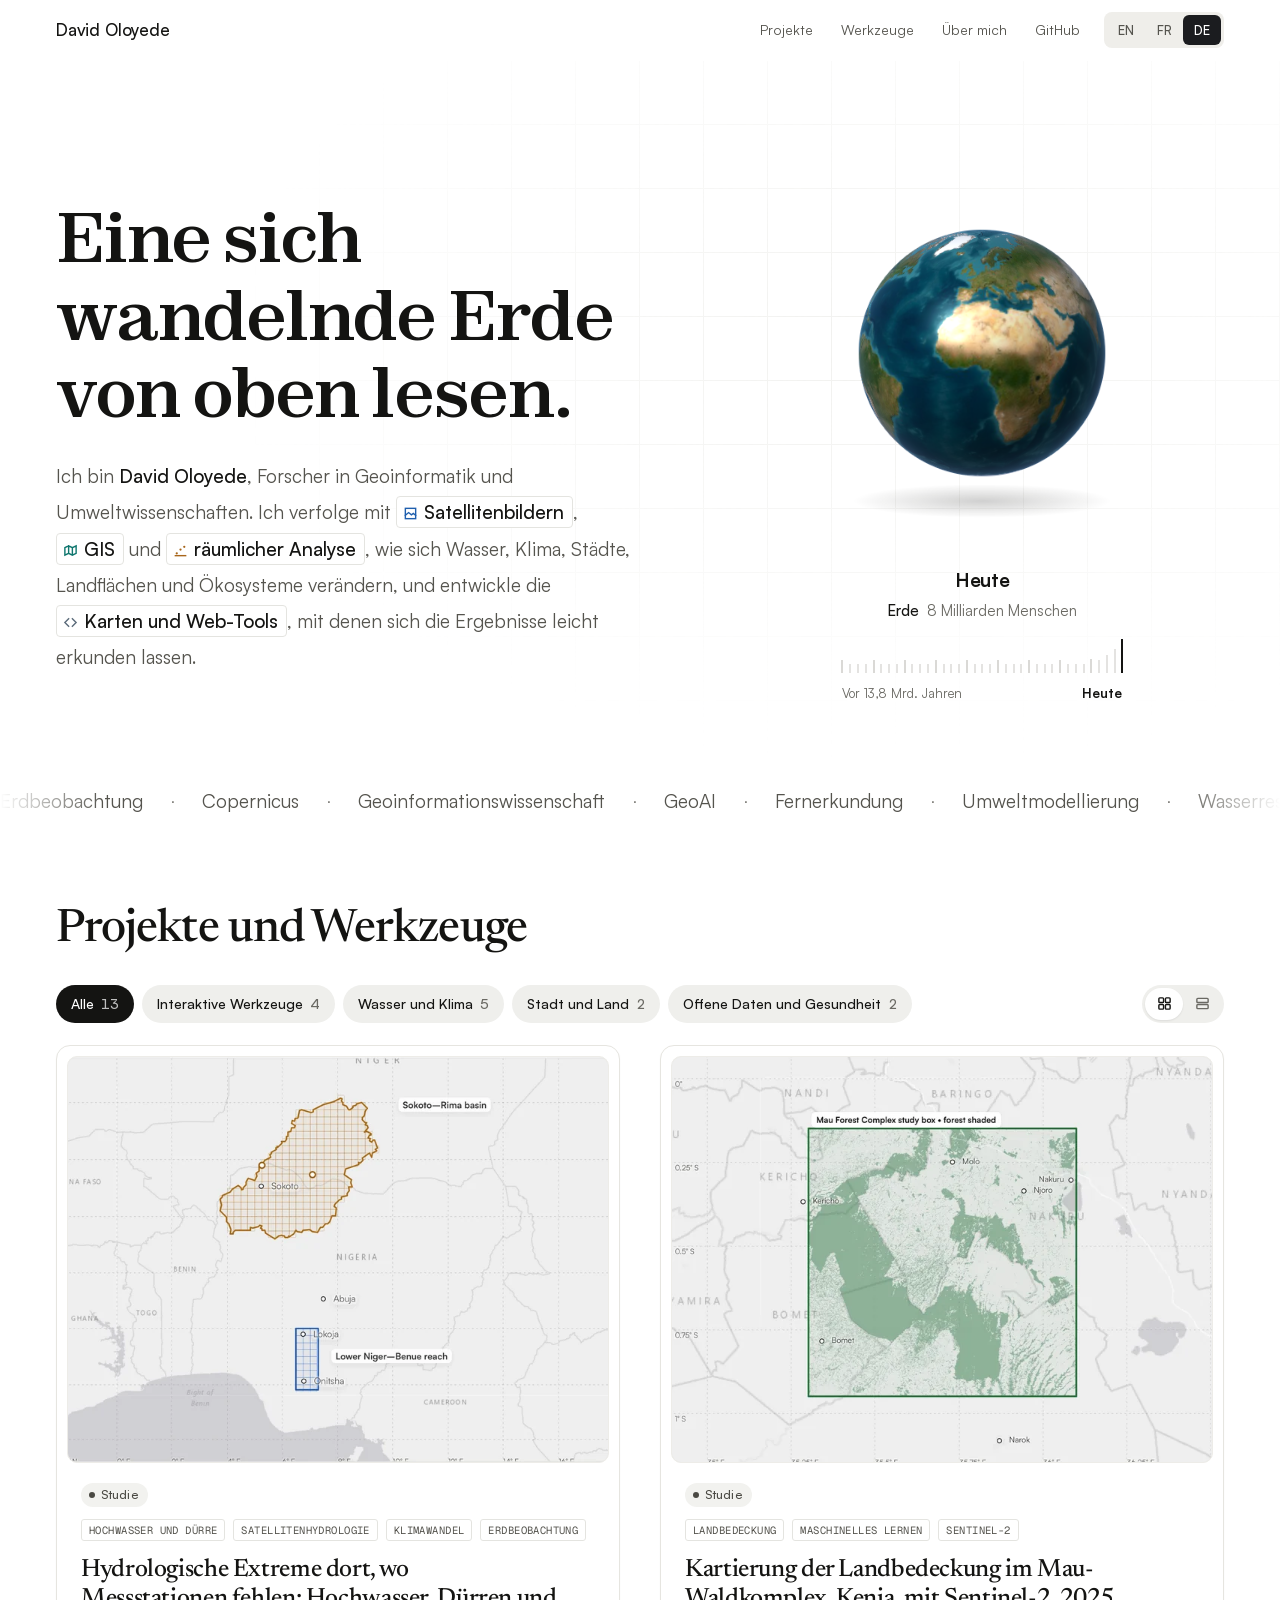
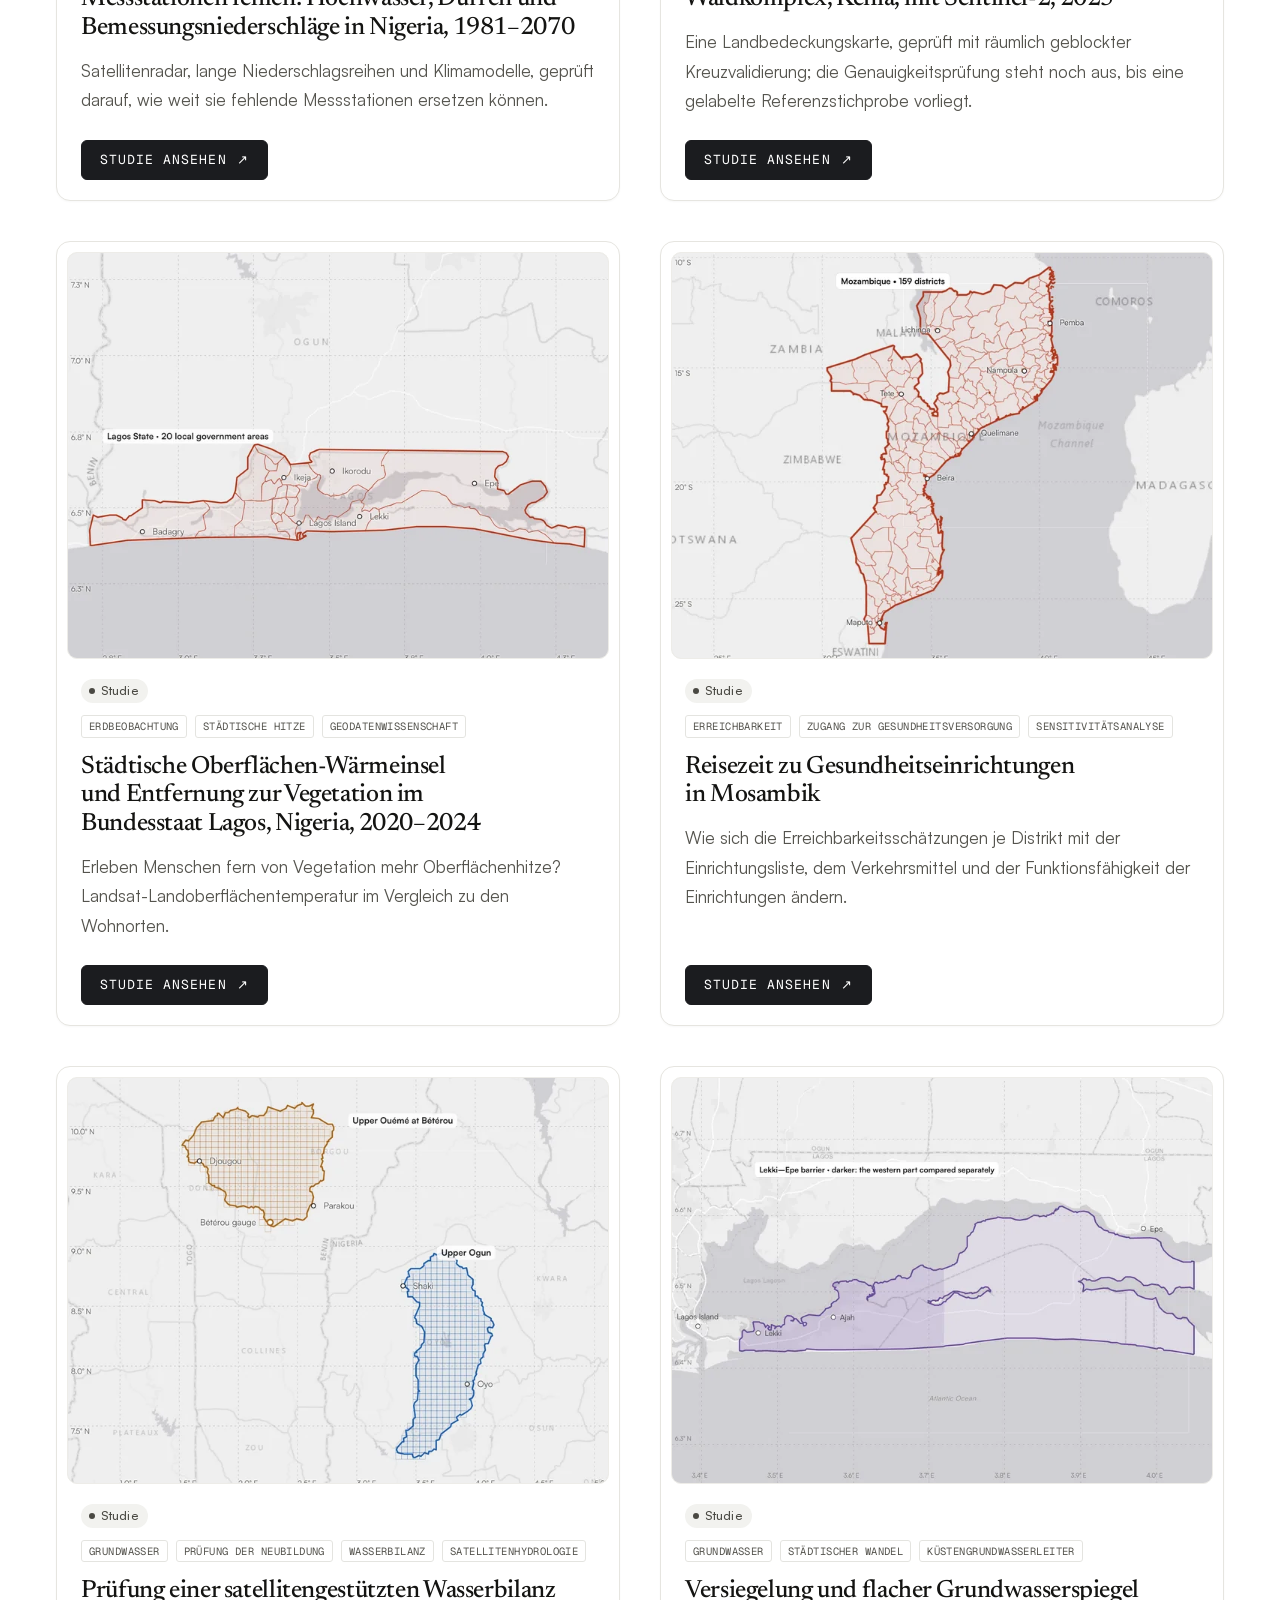
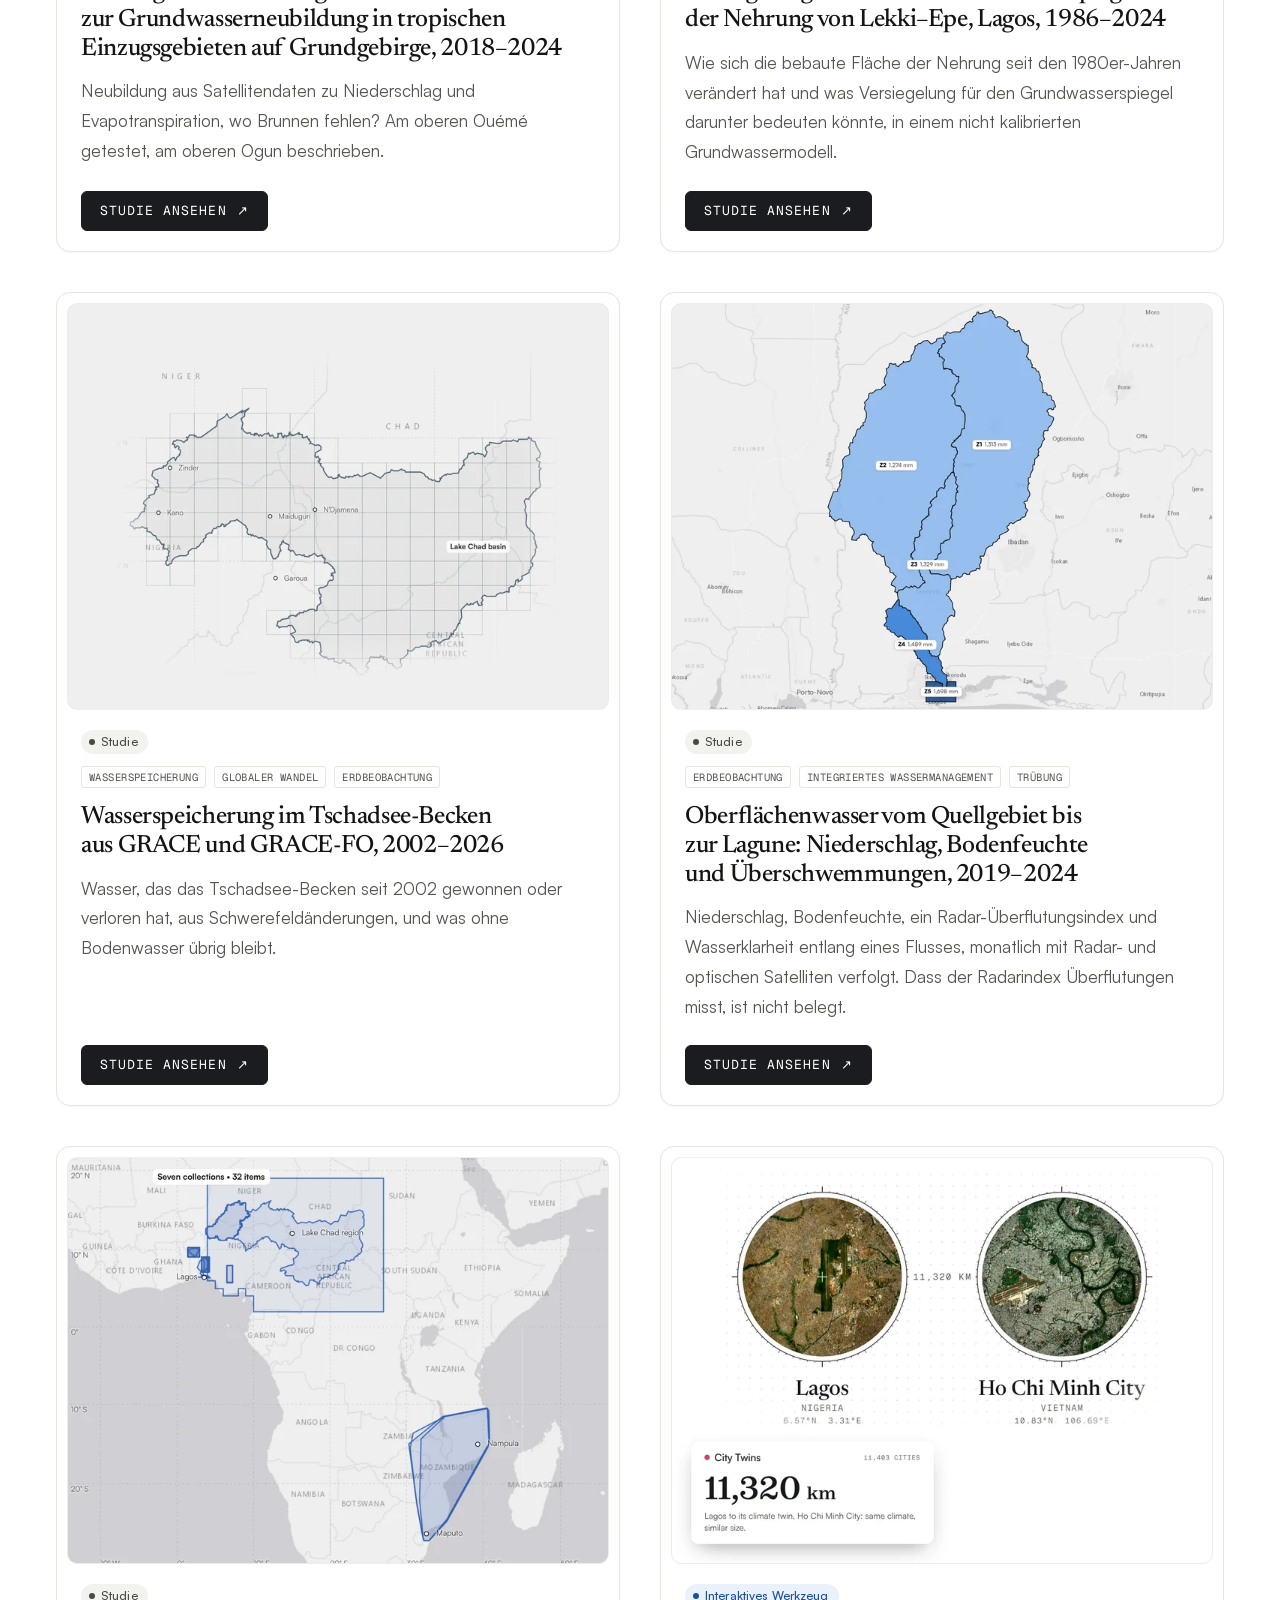
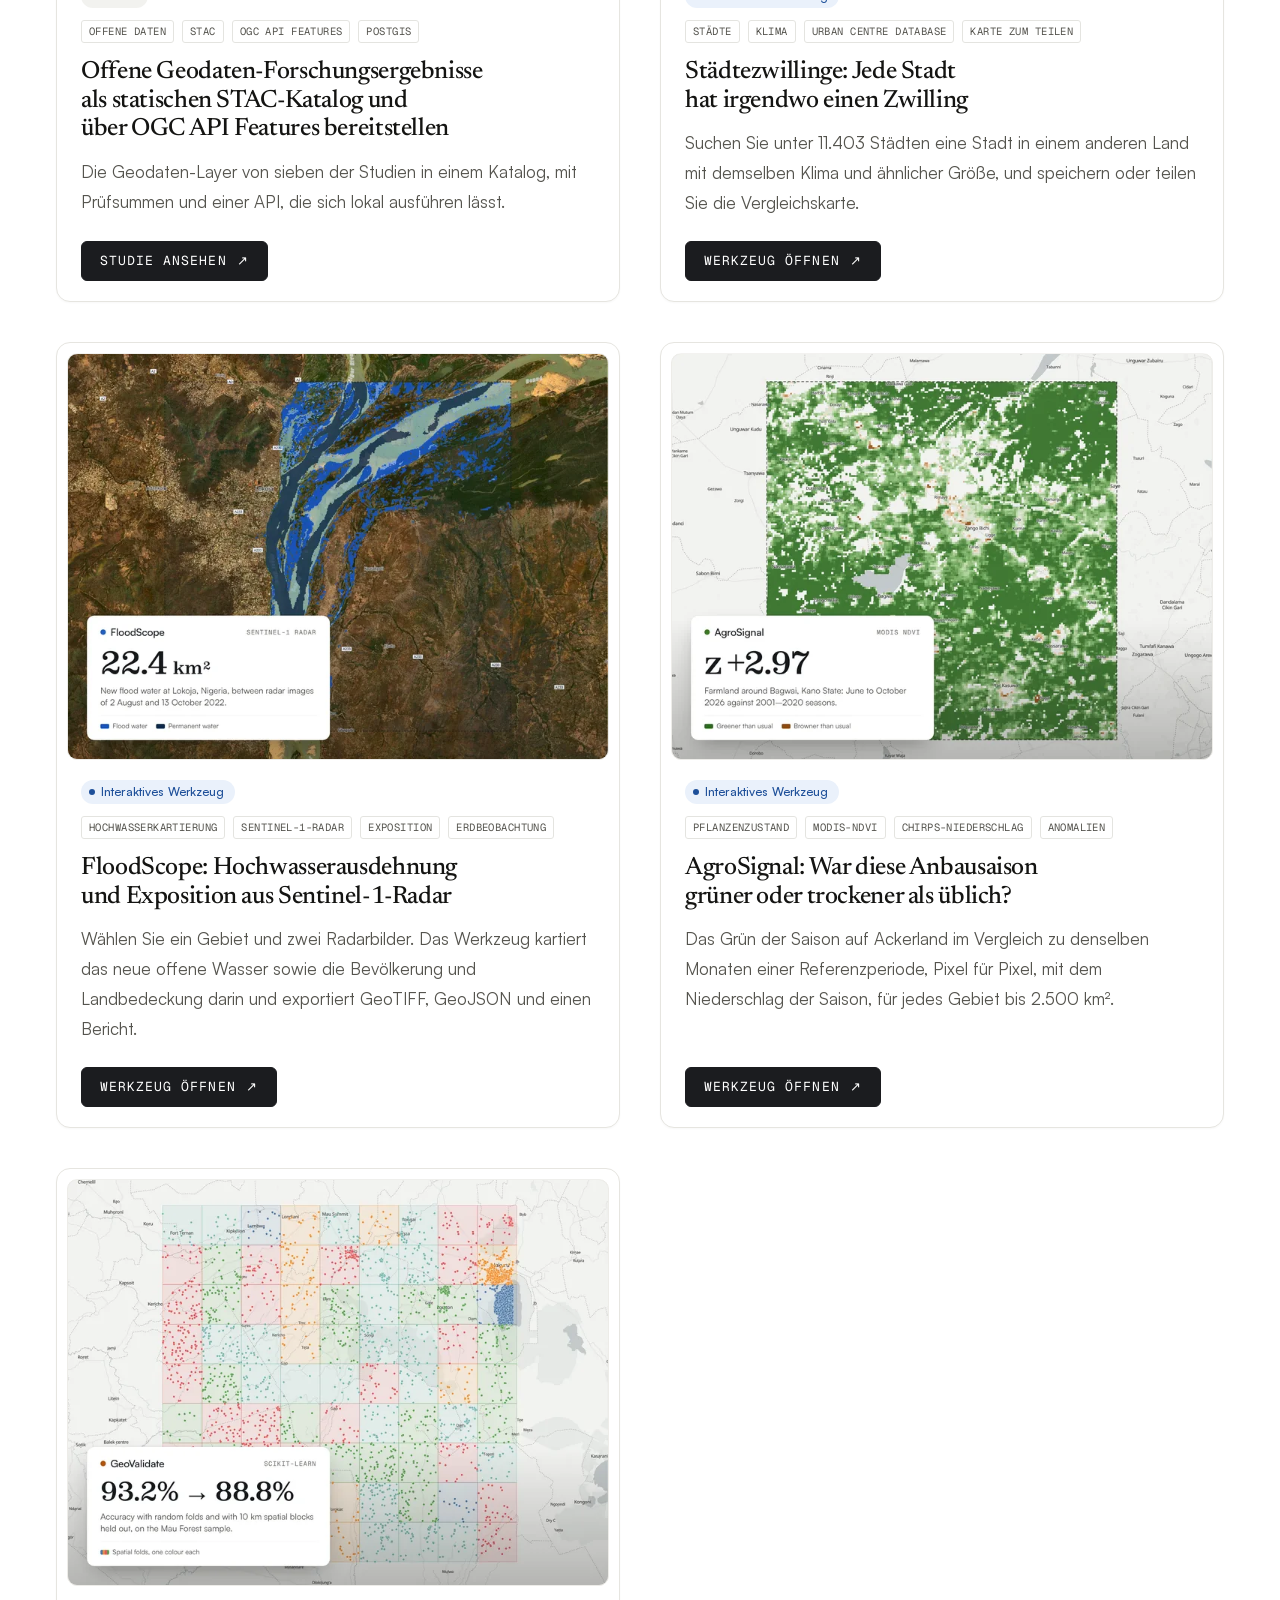
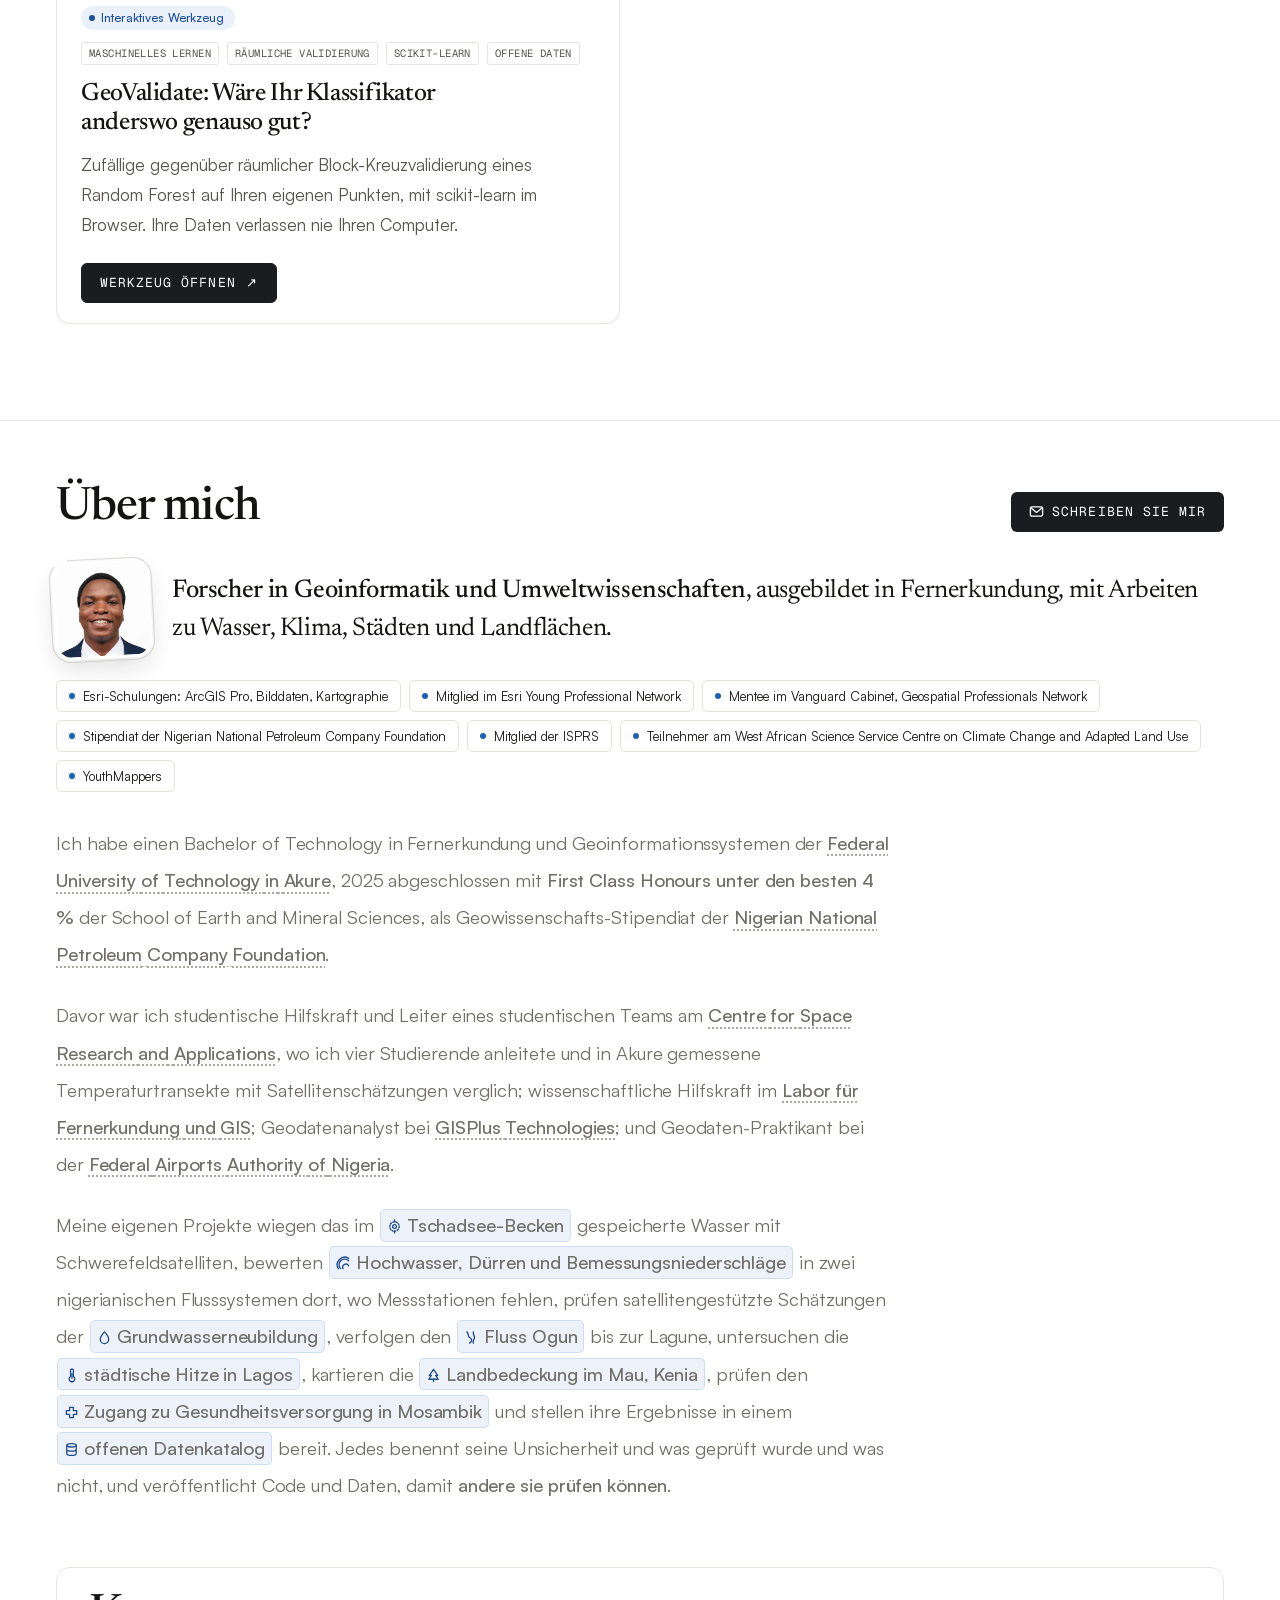
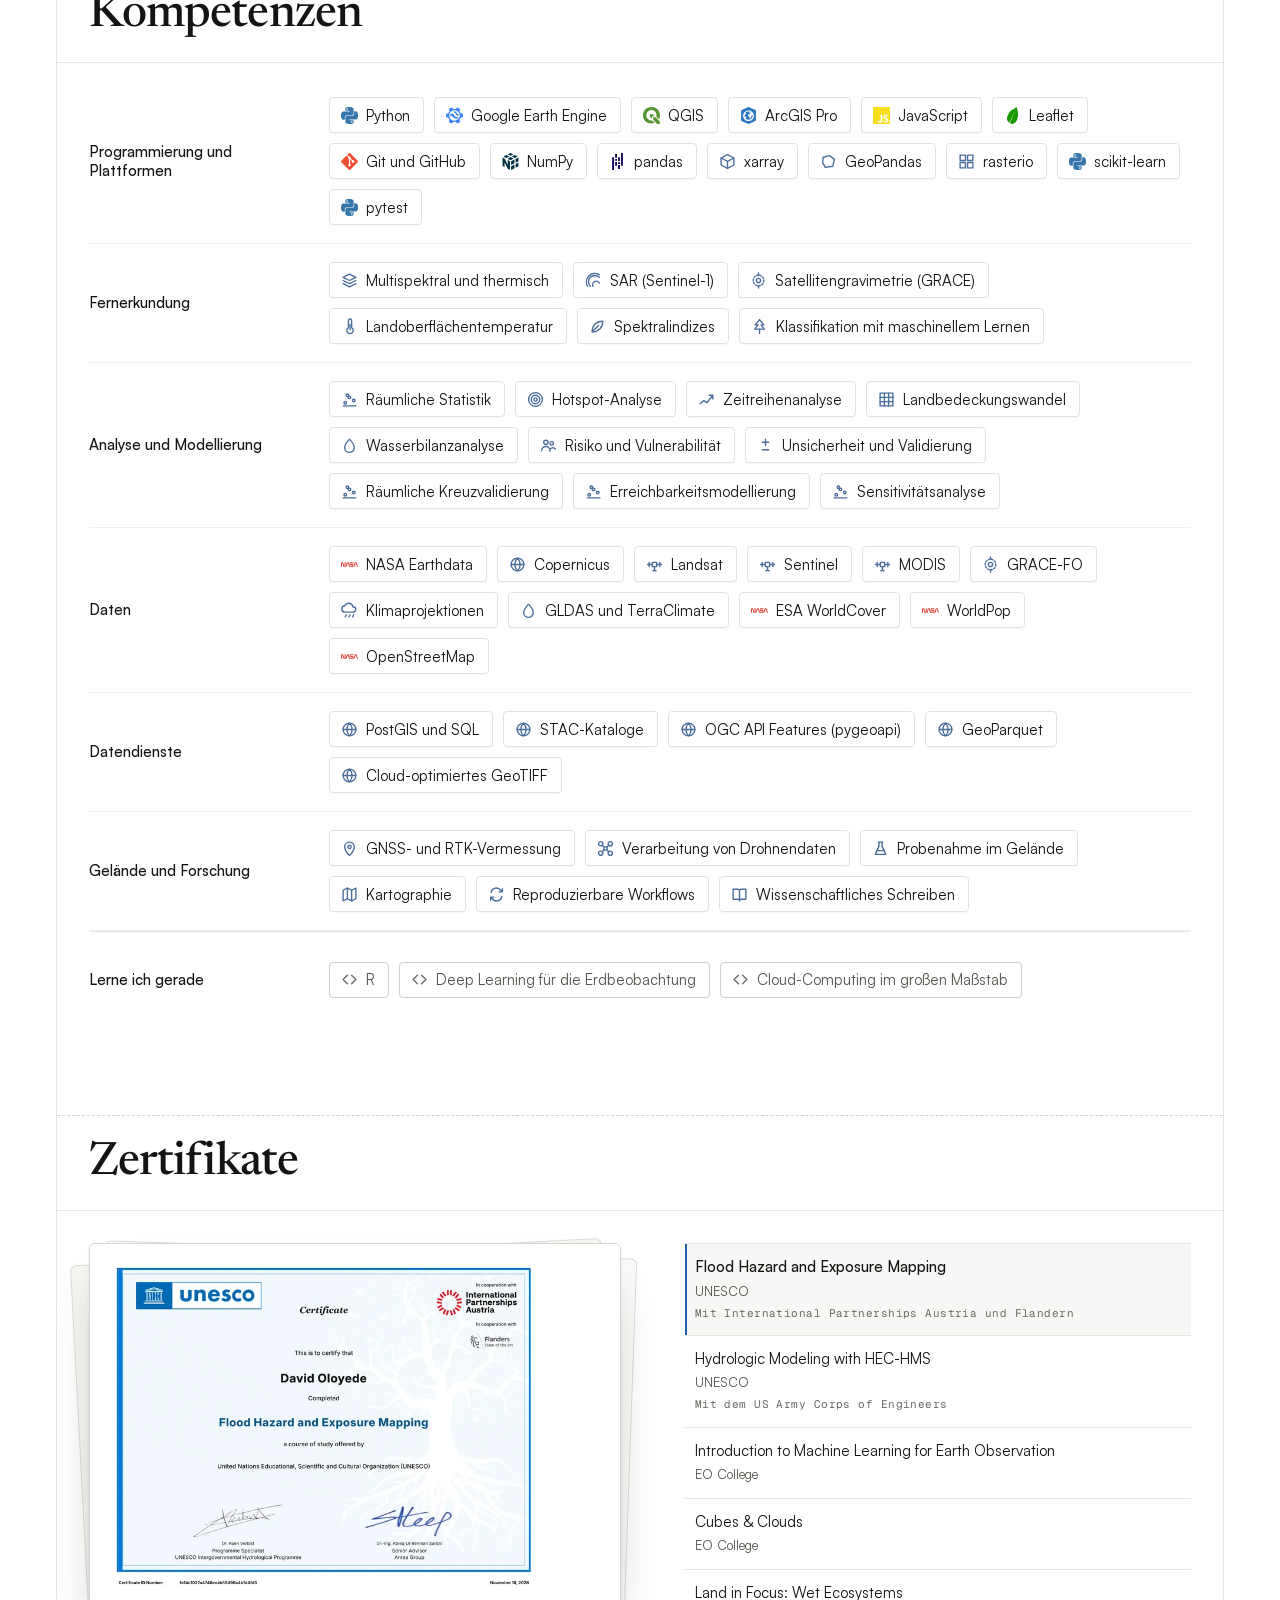
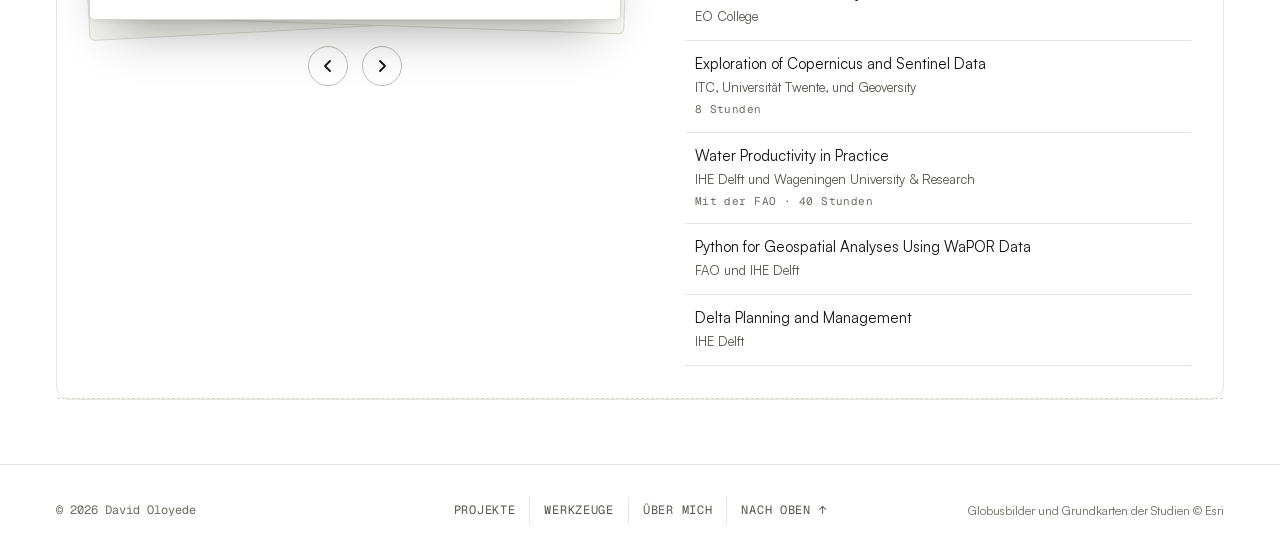
==== de/index.html @ d687c946 "Certificates: remove the issuer line under the arrows, subtle reveal and hover motion, arrows hidden" ====
<!DOCTYPE html>
<html lang="de">
<head>
<meta charset="utf-8">
<meta name="viewport" content="width=device-width, initial-scale=1">
<title>David Oloyede · Forscher in Geoinformatik und Umweltwissenschaften</title>
<meta name="description" content="David Oloyede ist Forscher in Geoinformatik und Umweltwissenschaften. Er untersucht mit Satellitenbildern, GIS und räumlicher Analyse, wie sich die Erdoberfläche verändert, und entwickelt die Karten und Web-Tools, mit denen sich die Ergebnisse leicht erkunden lassen.">
<meta name="author" content="David Oloyede">
<meta name="theme-color" content="#ffffff">
<link rel="canonical" href="https://oloyededavid.github.io/geospatial-rs-portfolio/de/">
<link rel="alternate" hreflang="en" href="https://oloyededavid.github.io/geospatial-rs-portfolio/">
<link rel="alternate" hreflang="fr" href="https://oloyededavid.github.io/geospatial-rs-portfolio/fr/">
<link rel="alternate" hreflang="de" href="https://oloyededavid.github.io/geospatial-rs-portfolio/de/">
<link rel="alternate" hreflang="x-default" href="https://oloyededavid.github.io/geospatial-rs-portfolio/">
<meta property="og:locale" content="de_DE">
<meta property="og:locale:alternate" content="en_GB">
<meta property="og:locale:alternate" content="fr_FR">
<meta property="og:type" content="website">
<meta property="og:title" content="David Oloyede · Forscher in Geoinformatik und Umweltwissenschaften">
<meta property="og:description" content="Erdbeobachtung, GIS und räumliche Analyse für Wasser, Klima, Städte, Landflächen und Ökosysteme, geteilt als offene interaktive Studien (ohne Peer-Review).">
<meta property="og:url" content="https://oloyededavid.github.io/geospatial-rs-portfolio/de/">
<meta property="og:image" content="https://oloyededavid.github.io/geospatial-rs-portfolio/assets/og.png">
<meta property="og:image:width" content="1200">
<meta property="og:image:height" content="630">
<meta property="og:image:alt" content="Startseite des Portfolios: „Eine sich wandelnde Erde von oben lesen“, mit einem Globus, der Afrika zeigt">
<meta name="twitter:card" content="summary_large_image">
<link rel="icon" href="../favicon.svg" type="image/svg+xml">
<link rel="preload" href="../assets/fonts/Zodiak-700.woff2" as="font" type="font/woff2" crossorigin>
<link rel="preload" href="../assets/fonts/Satoshi-400.woff2" as="font" type="font/woff2" crossorigin>
<link rel="preload" href="../assets/fonts/Newsreader-var.woff2" as="font" type="font/woff2" crossorigin>
<link rel="stylesheet" href="../styles.css">
<script type="application/ld+json">{"@context": "https://schema.org", "@type": "Person", "name": "David Oloyede", "jobTitle": "Geospatial and Environmental Researcher", "worksFor": {"@type": "Organization", "name": "Prevalence Studio"}, "alumniOf": {"@type": "CollegeOrUniversity", "name": "Federal University of Technology, Akure"}, "url": "https://oloyededavid.github.io/geospatial-rs-portfolio/", "sameAs": ["https://github.com/oloyededavid"], "knowsAbout": ["Remote sensing", "Earth observation", "Geographic information systems", "Hydrology", "Urban heat", "Spatial analysis"]}</script>
<script>document.documentElement.classList.add('js');</script>
<script>try{var q=new URLSearchParams(location.search);if(q.get('city')||location.hash==='#twin')location.replace('./twin/'+location.search)}catch(e){}</script>
</head>
<body>
<div class="progress" aria-hidden="true"></div>
<a class="skip" href="#main">Zum Inhalt springen</a>
<header class="collar-top"><div class="wrap hd">
  <a class="brand" href="#top">David Oloyede</a>
  <nav class="site-nav" aria-label="Abschnitte"><a href="#studies">Projekte</a><a href="#tools" data-filter-link="tool">Werkzeuge</a><a href="#about">Über mich</a><a href="https://github.com/oloyededavid" rel="noopener">GitHub</a></nav>
  <div class="lang" role="group" aria-label="Sprache"><a href="../" data-lang="en" hreflang="en" lang="en" title="English" aria-label="English">EN</a><a href="../fr/" data-lang="fr" hreflang="fr" lang="fr" title="Français" aria-label="Français">FR</a><a href="./" data-lang="de" aria-current="true" hreflang="de" lang="de" title="Deutsch" aria-label="Deutsch">DE</a></div>
</div></header>

<main id="main">
  <section class="hello" id="top" aria-labelledby="hello-title"><div class="hello-bg" aria-hidden="true"><div class="grid"></div></div><div class="wrap hello-grid"><div class="hello-text">
    <h1 id="hello-title">Eine sich wandelnde Erde von oben lesen.</h1>
    <p class="hello-body">Ich bin <span class="nw"><b class="hello-me">David Oloyede</b>,</span> Forscher in Geoinformatik und Umweltwissenschaften. Ich verfolge mit <span class="nw"><span class="chip chip-01"><svg viewBox="0 0 16 16" aria-hidden="true"><rect x="2.5" y="2.5" width="11" height="11"/><path d="M2.5 10l3.5-3 3 2.5 2-1.5 2.5 2"/></svg>Satellitenbildern</span>,</span> <span class="chip chip-02"><svg viewBox="0 0 16 16" aria-hidden="true"><path d="M2 5l4-2 4 2 4-2v8l-4 2-4-2-4 2z M6 3v8 M10 5v8"/></svg>GIS</span> und <span class="nw"><span class="chip chip-03"><svg viewBox="0 0 16 16" aria-hidden="true"><circle cx="4" cy="11" r="1.2"/><circle cx="8" cy="7" r="1.2"/><circle cx="12" cy="4" r="1.2"/><path d="M2.5 13.5h11"/></svg>räumlicher Analyse</span>,</span> wie sich Wasser, Klima, Städte, Landflächen und Ökosysteme verändern, und entwickle die <span class="nw"><span class="chip chip-04"><svg viewBox="0 0 16 16" aria-hidden="true"><path d="M6 4L2 8l4 4M10 4l4 4-4 4"/></svg>Karten und Web-Tools</span>,</span> mit denen sich die Ergebnisse leicht erkunden lassen.</p>
    </div>
    <figure class="globe" aria-label="Die Erde im Wandel der Zeit, vom Urknall vor 13,8 Milliarden Jahren bis heute. Ziehen Sie die Zeitleiste oder verwenden Sie die Pfeiltasten.">
      <canvas aria-hidden="true"></canvas><noscript><img class="globe-still" src="../assets/globe-still.webp" width="480" height="480" alt="Die Erde heute, aus dem All über Afrika gesehen"></noscript>
      <figcaption><p class="g-cap" aria-hidden="true"></p><p class="g-line"><b class="g-h"></b> <span class="g-s"></span></p>
        <div class="g-rule" aria-hidden="true"><div class="g-ticks"></div><span class="g-thumb"></span></div>
        <p class="g-ends" aria-hidden="true"><span>Vor 13,8 Mrd. Jahren</span><span>Heute</span></p></figcaption>
    </figure>
  </div></section>


  <div class="ticker" aria-label="Forschungsinteressen" tabindex="-1"><div class="ticker-track"><div class="ticker-set"><span>Erdbeobachtung</span><i aria-hidden="true">·</i><span>Copernicus</span><i aria-hidden="true">·</i><span>Geoinformationswissenschaft</span><i aria-hidden="true">·</i><span>GeoAI</span><i aria-hidden="true">·</i><span>Fernerkundung</span><i aria-hidden="true">·</i><span>Umweltmodellierung</span><i aria-hidden="true">·</i><span>Wasserressourcen</span><i aria-hidden="true">·</i><span>Anpassung an den Klimawandel</span><i aria-hidden="true">·</i><span>Katastrophenvorsorge</span><i aria-hidden="true">·</i><span>Landnutzungssysteme</span><i aria-hidden="true">·</i><span>Ökologie des globalen Wandels</span><i aria-hidden="true">·</i><span>Ökosysteme und Biodiversität</span><i aria-hidden="true">·</i><span>Städtische und ländliche Systeme</span><i aria-hidden="true">·</i><span>Raumbezogene Datenwissenschaft</span><i aria-hidden="true">·</i><span>Nachhaltige Entwicklung</span><i aria-hidden="true">·</i><span>Öffentliche Gesundheit und Zugang zur Versorgung</span><i aria-hidden="true">·</i><span>Wälder und Landbedeckung</span><i aria-hidden="true">·</i><span>Offene Geodaten</span><i aria-hidden="true">·</i></div><div class="ticker-set" aria-hidden="true"><span>Erdbeobachtung</span><i aria-hidden="true">·</i><span>Copernicus</span><i aria-hidden="true">·</i><span>Geoinformationswissenschaft</span><i aria-hidden="true">·</i><span>GeoAI</span><i aria-hidden="true">·</i><span>Fernerkundung</span><i aria-hidden="true">·</i><span>Umweltmodellierung</span><i aria-hidden="true">·</i><span>Wasserressourcen</span><i aria-hidden="true">·</i><span>Anpassung an den Klimawandel</span><i aria-hidden="true">·</i><span>Katastrophenvorsorge</span><i aria-hidden="true">·</i><span>Landnutzungssysteme</span><i aria-hidden="true">·</i><span>Ökologie des globalen Wandels</span><i aria-hidden="true">·</i><span>Ökosysteme und Biodiversität</span><i aria-hidden="true">·</i><span>Städtische und ländliche Systeme</span><i aria-hidden="true">·</i><span>Raumbezogene Datenwissenschaft</span><i aria-hidden="true">·</i><span>Nachhaltige Entwicklung</span><i aria-hidden="true">·</i><span>Öffentliche Gesundheit und Zugang zur Versorgung</span><i aria-hidden="true">·</i><span>Wälder und Landbedeckung</span><i aria-hidden="true">·</i><span>Offene Geodaten</span><i aria-hidden="true">·</i></div></div></div>

  <section class="insets" id="studies" aria-labelledby="insets-title"><div class="wrap">
    <div class="sh pf-head"><h2 id="insets-title">Projekte und Werkzeuge</h2></div>
    <div class="pf-bar"><div class="pf-filters" role="group" aria-label="Projekte filtern"><button type="button" class="pf-f" data-filter="all" aria-pressed="true">Alle <span class="pf-n">13</span></button><button type="button" class="pf-f" data-filter="tool" aria-pressed="false">Interaktive Werkzeuge <span class="pf-n">4</span></button><button type="button" class="pf-f" data-filter="water" aria-pressed="false">Wasser und Klima <span class="pf-n">5</span></button><button type="button" class="pf-f" data-filter="land" aria-pressed="false">Stadt und Land <span class="pf-n">2</span></button><button type="button" class="pf-f" data-filter="open" aria-pressed="false">Offene Daten und Gesundheit <span class="pf-n">2</span></button></div><div class="pf-view" role="group" aria-label="Ansicht"><button type="button" class="pf-v" data-view="grid" aria-pressed="true"><span class="sr-only">Raster</span><svg viewBox="0 0 16 16" aria-hidden="true"><rect x="2" y="2" width="5" height="5" rx="1"/><rect x="9" y="2" width="5" height="5" rx="1"/><rect x="2" y="9" width="5" height="5" rx="1"/><rect x="9" y="9" width="5" height="5" rx="1"/></svg></button><button type="button" class="pf-v" data-view="row" aria-pressed="false"><span class="sr-only">Zeilen</span><svg viewBox="0 0 16 16" aria-hidden="true"><rect x="2" y="2.5" width="12" height="4.5" rx="1"/><rect x="2" y="9" width="12" height="4.5" rx="1"/></svg></button></div></div>
    <span id="tools" class="anchor" aria-hidden="true"></span>
    <p class="sr-only" id="pf-status" aria-live="polite"></p>
    <div class="inset-list">
      <article class="inset reveal" id="study-01" data-n="01" data-cat="water" data-kind="study" aria-labelledby="t01">
        <div class="inset-text">
          <p class="kind kind--study">Studie</p>
          <ul class="tags" aria-label="Themen"><li style="--k:0">Hochwasser und Dürre</li><li style="--k:1">Satellitenhydrologie</li><li style="--k:2">Klimawandel</li><li style="--k:3">Erdbeobachtung</li></ul>
          <h3 id="t01"><a class="inset-link" href="https://oloyededavid.github.io/Observational-Hydrology-Extremes/" rel="noopener">Hydrologische Extreme dort, wo Messstationen fehlen: Hochwasser, Dürren und Bemessungsniederschläge in Nigeria, <span class="nw">1981–2070</span></a></h3>
          <p class="inset-desc">Satellitenradar, lange Niederschlagsreihen und Klimamodelle, geprüft darauf, wie weit sie fehlende Messstationen ersetzen können.</p>
          <p class="inset-actions"><span class="cta" aria-hidden="true">Studie ansehen <span class="arrow">↗</span></span></p>
        </div>
        <div class="inset-media"><img class="frame on" src="../assets/projects/hydrology-1200.webp" srcset="../assets/projects/hydrology-1200.webp 1200w, ../assets/projects/hydrology-720.webp 720w" sizes="(min-width: 960px) 56vw, 92vw" width="1200" height="900" loading="lazy" decoding="async" alt="Karte Nigerias und seiner Nachbarländer mit den beiden Untersuchungsgebieten: dem Sokoto–Rima-Becken im Nordwesten und dem Abschnitt des unteren Niger–Benue bei Lokoja, jeweils in Rasterzellen von 0,25 Grad unterteilt."><p class="map-cap">Sokoto–Rima-Becken und Abschnitt des unteren Niger–Benue</p></div>
      </article>
      <article class="inset reveal" id="study-07" data-n="07" data-cat="land" data-kind="study" aria-labelledby="t07">
        <div class="inset-text">
          <p class="kind kind--study">Studie</p>
          <ul class="tags" aria-label="Themen"><li style="--k:0">Landbedeckung</li><li style="--k:1">Maschinelles Lernen</li><li style="--k:2">Sentinel-2</li><li style="--k:3">Räumliche Kreuzvalidierung</li></ul>
          <h3 id="t07"><a class="inset-link" href="https://oloyededavid.github.io/Mau-Forest-Land-Cover/" rel="noopener">Kartierung der Landbedeckung im Mau-Waldkomplex, Kenia, mit Sentinel-2, <span class="nw">2025</span></a></h3>
          <p class="inset-desc">Eine Landbedeckungskarte, geprüft mit räumlich geblockter Kreuzvalidierung; die Genauigkeitsprüfung steht noch aus, bis eine gelabelte Referenzstichprobe vorliegt.</p>
          <p class="inset-actions"><span class="cta" aria-hidden="true">Studie ansehen <span class="arrow">↗</span></span></p>
        </div>
        <div class="inset-media"><img class="frame on" src="../assets/projects/mau-1200.webp" srcset="../assets/projects/mau-1600.webp 1600w, ../assets/projects/mau-1200.webp 1200w, ../assets/projects/mau-720.webp 720w" sizes="(min-width: 960px) 56vw, 92vw" width="1200" height="900" loading="lazy" decoding="async" alt="Karte des Untersuchungsgebiets Mau-Waldkomplex in Kenia; der 2025 kartierte Wald ist grün schattiert, markiert sind Kericho, Molo, Njoro, Nakuru, Bomet und Narok."><p class="map-cap">Untersuchungsgebiet Mau-Waldkomplex, Kenia</p></div>
      </article>
      <article class="inset reveal" id="study-05" data-n="05" data-cat="land" data-kind="study" aria-labelledby="t05">
        <div class="inset-text">
          <p class="kind kind--study">Studie</p>
          <ul class="tags" aria-label="Themen"><li style="--k:0">Erdbeobachtung</li><li style="--k:1">Städtische Hitze</li><li style="--k:2">Geodatenwissenschaft</li><li style="--k:3">Landoberflächentemperatur</li></ul>
          <h3 id="t05"><a class="inset-link" href="https://oloyededavid.github.io/Lagos-Urban-Heat-Analytics/" rel="noopener">Städtische Oberflächen-Wärmeinsel und Entfernung zur Vegetation im Bundesstaat Lagos, Nigeria, <span class="nw">2020–2024</span></a></h3>
          <p class="inset-desc">Erleben Menschen fern von Vegetation mehr Oberflächenhitze? Landsat-Landoberflächentemperatur im Vergleich zu den Wohnorten.</p>
          <p class="inset-actions"><span class="cta" aria-hidden="true">Studie ansehen <span class="arrow">↗</span></span></p>
        </div>
        <div class="inset-media"><img class="frame on" src="../assets/projects/lagos-1200.webp" srcset="../assets/projects/lagos-1200.webp 1200w, ../assets/projects/lagos-720.webp 720w" sizes="(min-width: 960px) 56vw, 92vw" width="1200" height="900" loading="lazy" decoding="async" alt="Karte des Bundesstaats Lagos zwischen Benin, dem Bundesstaat Ogun und dem Atlantik, gegliedert in seine 20 Local Government Areas, mit Badagry, Ikeja, Ikorodu, Lagos Island, Lekki und Epe."><p class="map-cap">Der Bundesstaat Lagos und seine 20 Local Government Areas</p></div>
      </article>
      <article class="inset reveal" id="study-08" data-n="08" data-cat="open" data-kind="study" aria-labelledby="t08">
        <div class="inset-text">
          <p class="kind kind--study">Studie</p>
          <ul class="tags" aria-label="Themen"><li style="--k:0">Erreichbarkeit</li><li style="--k:1">Zugang zur Gesundheitsversorgung</li><li style="--k:2">Sensitivitätsanalyse</li><li style="--k:3">Bevölkerungsgewichtung</li></ul>
          <h3 id="t08"><a class="inset-link" href="https://oloyededavid.github.io/Mozambique-Health-Access/" rel="noopener">Reisezeit zu Gesundheitseinrichtungen in Mosambik</a></h3>
          <p class="inset-desc">Wie sich die Erreichbarkeitsschätzungen je Distrikt mit der Einrichtungsliste, dem Verkehrsmittel und der Funktionsfähigkeit der Einrichtungen ändern.</p>
          <p class="inset-actions"><span class="cta" aria-hidden="true">Studie ansehen <span class="arrow">↗</span></span></p>
        </div>
        <div class="inset-media"><img class="frame on" src="../assets/projects/mozambique-1200.webp" srcset="../assets/projects/mozambique-1600.webp 1600w, ../assets/projects/mozambique-1200.webp 1200w, ../assets/projects/mozambique-720.webp 720w" sizes="(min-width: 960px) 56vw, 92vw" width="1200" height="900" loading="lazy" decoding="async" alt="Karte von Mosambik, gegliedert in seine 159 Distrikte; markiert sind Lichinga, Pemba, Tete, Nampula, Quelimane, Beira und Maputo."><p class="map-cap">Mosambik, 159 Distrikte</p></div>
      </article>
      <article class="inset reveal" id="study-03" data-n="03" data-cat="water" data-kind="study" aria-labelledby="t03">
        <div class="inset-text">
          <p class="kind kind--study">Studie</p>
          <ul class="tags" aria-label="Themen"><li style="--k:0">Grundwasser</li><li style="--k:1">Prüfung der Neubildung</li><li style="--k:2">Wasserbilanz</li><li style="--k:3">Satellitenhydrologie</li></ul>
          <h3 id="t03"><a class="inset-link" href="https://oloyededavid.github.io/Oueme-Ogun-Groundwater-Recharge/" rel="noopener">Prüfung einer satellitengestützten Wasserbilanz zur Grundwasserneubildung in tropischen Einzugsgebieten auf Grundgebirge, <span class="nw">2018–2024</span></a></h3>
          <p class="inset-desc">Neubildung aus Satellitendaten zu Niederschlag und Evapotranspiration, wo Brunnen fehlen? Am oberen Ouémé getestet, am oberen Ogun beschrieben.</p>
          <p class="inset-actions"><span class="cta" aria-hidden="true">Studie ansehen <span class="arrow">↗</span></span></p>
        </div>
        <div class="inset-media"><img class="frame on" src="../assets/projects/oueme-1200.webp" srcset="../assets/projects/oueme-1600.webp 1600w, ../assets/projects/oueme-1200.webp 1200w, ../assets/projects/oueme-720.webp 720w" sizes="(min-width: 960px) 56vw, 92vw" width="1200" height="900" loading="lazy" decoding="async" alt="Karte der Einzugsgebiete des oberen Ouémé in Benin und des oberen Ogun in Nigeria, jeweils in 5-km-Niederschlagsrasterzellen unterteilt, mit dem Pegel Bétérou."><p class="map-cap">Einzugsgebiete des oberen Ouémé und des oberen Ogun</p></div>
      </article>
      <article class="inset reveal" id="study-06" data-n="06" data-cat="water" data-kind="study" aria-labelledby="t06">
        <div class="inset-text">
          <p class="kind kind--study">Studie</p>
          <ul class="tags" aria-label="Themen"><li style="--k:0">Grundwasser</li><li style="--k:1">Städtischer Wandel</li><li style="--k:2">Küstengrundwasserleiter</li><li style="--k:3">Szenariomodellierung</li></ul>
          <h3 id="t06"><a class="inset-link" href="https://oloyededavid.github.io/Coastal-Hydrogeology-Modeling/" rel="noopener">Versiegelung und flacher Grundwasserspiegel der Nehrung von Lekki⁠–⁠Epe, Lagos, <span class="nw">1986–2024</span></a></h3>
          <p class="inset-desc">Wie sich die bebaute Fläche der Nehrung seit den 1980er-Jahren verändert hat und was Versiegelung für den Grundwasserspiegel darunter bedeuten könnte, in einem nicht kalibrierten Grundwassermodell.</p>
          <p class="inset-actions"><span class="cta" aria-hidden="true">Studie ansehen <span class="arrow">↗</span></span></p>
        </div>
        <div class="inset-media"><img class="frame on" src="../assets/projects/coastal-area-1200.webp" srcset="../assets/projects/coastal-area-1600.webp 1600w, ../assets/projects/coastal-area-1200.webp 1200w, ../assets/projects/coastal-area-720.webp 720w" sizes="(min-width: 960px) 56vw, 92vw" width="1200" height="900" loading="lazy" decoding="async" alt="Karte der Nehrung von Lekki–Epe zwischen den Lagunen und dem Atlantik, von Lagos Island und Lekki im Westen bis Epe im Osten; der für die Vergleiche genutzte westliche Teil ist schattiert."><p class="map-cap">Nehrung Lekki–Epe zwischen Lagunen und Meer</p></div>
      </article>
      <article class="inset reveal" id="study-04" data-n="04" data-cat="water" data-kind="study" aria-labelledby="t04">
        <div class="inset-text">
          <p class="kind kind--study">Studie</p>
          <ul class="tags" aria-label="Themen"><li style="--k:0">Wasserspeicherung</li><li style="--k:1">Globaler Wandel</li><li style="--k:2">Erdbeobachtung</li><li style="--k:3">Grenzüberschreitende Gewässer</li></ul>
          <h3 id="t04"><a class="inset-link" href="https://oloyededavid.github.io/Groundwater-Storage-Gravimetry/" rel="noopener">Wasserspeicherung im Tschadsee-Becken aus GRACE und GRACE-FO, <span class="nw">2002–2026</span></a></h3>
          <p class="inset-desc">Wasser, das das Tschadsee-Becken seit 2002 gewonnen oder verloren hat, aus Schwerefeldänderungen, und was ohne Bodenwasser übrig bleibt.</p>
          <p class="inset-actions"><span class="cta" aria-hidden="true">Studie ansehen <span class="arrow">↗</span></span></p>
        </div>
        <div class="inset-media"><img class="frame on" src="../assets/projects/gravimetry-area-1200.webp" srcset="../assets/projects/gravimetry-area-1600.webp 1600w, ../assets/projects/gravimetry-area-1200.webp 1200w, ../assets/projects/gravimetry-area-720.webp 720w" sizes="(min-width: 960px) 56vw, 92vw" width="1200" height="900" loading="lazy" decoding="async" alt="Karte des Tschadsee-Beckens über Niger, Nigeria, Tschad, Kamerun und die Zentralafrikanische Republik, überlagert mit den in der Studie verwendeten GRACE-Rasterzellen von einem Grad."><p class="map-cap">Tschadsee-Becken und GRACE-Zellen</p></div>
      </article>
      <article class="inset reveal" id="study-02" data-n="02" data-cat="water" data-kind="study" aria-labelledby="t02">
        <div class="inset-text">
          <p class="kind kind--study">Studie</p>
          <ul class="tags" aria-label="Themen"><li style="--k:0">Erdbeobachtung</li><li style="--k:1">Integriertes Wassermanagement</li><li style="--k:2">Trübung</li><li style="--k:3">Geovisualisierung</li></ul>
          <h3 id="t02"><a class="inset-link" href="https://oloyededavid.github.io/Ogun-Catchment-Coast-Observatory/" rel="noopener">Oberflächenwasser vom Quellgebiet bis zur Lagune: Niederschlag, Bodenfeuchte und Überschwemmungen, <span class="nw">2019–2024</span></a></h3>
          <p class="inset-desc">Niederschlag, Bodenfeuchte, ein Radar-Überflutungsindex und Wasserklarheit entlang eines Flusses, monatlich mit Radar- und optischen Satelliten verfolgt. Dass der Radarindex Überflutungen misst, ist nicht belegt.</p>
          <p class="inset-actions"><span class="cta" aria-hidden="true">Studie ansehen <span class="arrow">↗</span></span></p>
        </div>
        <div class="inset-media"><img class="frame on" src="../assets/projects/ogun-area-1200.webp" srcset="../assets/projects/ogun-area-1600.webp 1600w, ../assets/projects/ogun-area-1200.webp 1200w, ../assets/projects/ogun-area-720.webp 720w" sizes="(min-width: 960px) 56vw, 92vw" width="1200" height="900" loading="lazy" decoding="async" alt="Karte des Ogun-Einzugsgebiets vom Quellgebiet bis zur Lagune von Lagos, unterteilt in die Teileinzugsgebiete Z1 bis Z4 und die Lagunenzone Z5, eingefärbt nach mittlerem Jahresniederschlag, 2019–2024."><p class="map-cap">Ogun: Teilgebiete Z1–Z4, Lagune Z5</p></div>
      </article>
      <article class="inset reveal" id="study-09" data-n="09" data-cat="open" data-kind="study" aria-labelledby="t09">
        <div class="inset-text">
          <p class="kind kind--study">Studie</p>
          <ul class="tags" aria-label="Themen"><li style="--k:0">Offene Daten</li><li style="--k:1">STAC</li><li style="--k:2">OGC API Features</li><li style="--k:3">PostGIS</li></ul>
          <h3 id="t09"><a class="inset-link" href="https://oloyededavid.github.io/Open-Geodata-Catalogue/" rel="noopener">Offene Geodaten-Forschungsergebnisse als statischen STAC-Katalog und über OGC API Features bereitstellen</a></h3>
          <p class="inset-desc">Die Geodaten-Layer von sieben der Studien in einem Katalog, mit Prüfsummen und einer API, die sich lokal ausführen lässt.</p>
          <p class="inset-actions"><span class="cta" aria-hidden="true">Studie ansehen <span class="arrow">↗</span></span></p>
        </div>
        <div class="inset-media"><img class="frame on" src="../assets/projects/catalogue-1200.webp" srcset="../assets/projects/catalogue-1600.webp 1600w, ../assets/projects/catalogue-1200.webp 1200w, ../assets/projects/catalogue-720.webp 720w" sizes="(min-width: 960px) 56vw, 92vw" width="1200" height="900" loading="lazy" decoding="async" alt="Karte Afrikas mit den Ausdehnungen der 32 Katalogeinträge in sieben Sammlungen: Untersuchungsgebiete in Nigeria und Benin, das Tschadseebecken und Mosambik."><p class="map-cap">Lage der Katalog-Layer</p></div>
      </article>
      <article class="inset reveal is-tool" id="tool-0" data-cat="tool" data-kind="tool" aria-labelledby="tt0">
        <div class="inset-text">
          <p class="kind kind--tool">Interaktives Werkzeug</p>
          <ul class="tags" aria-label="Themen"><li style="--k:0">Städte</li><li style="--k:1">Klima</li><li style="--k:2">Urban Centre Database</li><li style="--k:3">Karte zum Teilen</li></ul>
          <h3 id="tt0"><a class="inset-link" href="./twin/">Städtezwillinge: Jede Stadt hat irgendwo einen Zwilling</a></h3>
          <p class="inset-desc">Suchen Sie unter 11.403 Städten eine Stadt in einem anderen Land mit demselben Klima und ähnlicher Größe, und speichern oder teilen Sie die Vergleichskarte.</p>
          <p class="inset-actions"><span class="cta" aria-hidden="true">Werkzeug öffnen <span class="arrow">↗</span></span></p>
        </div>
        <div class="inset-media"><img class="frame on" src="../assets/tools/citytwins-1200.webp" srcset="../assets/tools/citytwins-1600.webp 1600w, ../assets/tools/citytwins-1200.webp 1200w, ../assets/tools/citytwins-720.webp 720w" sizes="(min-width: 960px) 46vw, 92vw" width="1200" height="900" loading="lazy" decoding="async" alt="Satellitenansichten von Lagos und Ho-Chi-Minh-Stadt nebeneinander, 11.320 km voneinander entfernt, mit einem Feld, das City Twins und die Entfernung zwischen beiden Städten nennt."><p class="map-cap">Lagos und sein Zwilling, Ho-Chi-Minh-Stadt</p></div>
      </article>
      <article class="inset reveal is-tool" id="tool-1" data-cat="tool" data-kind="tool" aria-labelledby="tt1">
        <div class="inset-text">
          <p class="kind kind--tool">Interaktives Werkzeug</p>
          <ul class="tags" aria-label="Themen"><li style="--k:0">Hochwasserkartierung</li><li style="--k:1">Sentinel-1-Radar</li><li style="--k:2">Exposition</li><li style="--k:3">Erdbeobachtung</li></ul>
          <h3 id="tt1"><a class="inset-link" href="https://oloyededavid.github.io/FloodScope/" rel="noopener">FloodScope: Hochwasserausdehnung und Exposition aus Sentinel-1-Radar</a></h3>
          <p class="inset-desc">Wählen Sie ein Gebiet und zwei Radarbilder. Das Werkzeug kartiert das neue offene Wasser sowie die Bevölkerung und Landbedeckung darin und exportiert GeoTIFF, GeoJSON und einen Bericht.</p>
          <p class="inset-actions"><span class="cta" aria-hidden="true">Werkzeug öffnen <span class="arrow">↗</span></span></p>
        </div>
        <div class="inset-media"><img class="frame on" src="../assets/tools/floodscope-1200.webp" srcset="../assets/tools/floodscope-1600.webp 1600w, ../assets/tools/floodscope-1200.webp 1200w, ../assets/tools/floodscope-720.webp 720w" sizes="(min-width: 960px) 46vw, 92vw" width="1200" height="900" loading="lazy" decoding="async" alt="FloodScope-Überflutungskarte bei Lokoja, Nigeria, auf Satellitenbild: neues Hochwasser in Blau und dauerhafte Wasserflächen in Dunkelblau entlang von Niger und Benue, mit einem Feld, das 22,4 km² neues Hochwasser nennt."><p class="map-cap">Lokoja, Nigeria, nach dem Hochwasser im Oktober 2022</p></div>
      </article>
      <article class="inset reveal is-tool" id="tool-2" data-cat="tool" data-kind="tool" aria-labelledby="tt2">
        <div class="inset-text">
          <p class="kind kind--tool">Interaktives Werkzeug</p>
          <ul class="tags" aria-label="Themen"><li style="--k:0">Pflanzenzustand</li><li style="--k:1">MODIS-NDVI</li><li style="--k:2">CHIRPS-Niederschlag</li><li style="--k:3">Anomalien</li></ul>
          <h3 id="tt2"><a class="inset-link" href="https://oloyededavid.github.io/AgroSignal/" rel="noopener">AgroSignal: War diese Anbausaison grüner oder trockener als üblich?</a></h3>
          <p class="inset-desc">Das Grün der Saison auf Ackerland im Vergleich zu denselben Monaten einer Referenzperiode, Pixel für Pixel, mit dem Niederschlag der Saison, für jedes Gebiet bis 2.500 km².</p>
          <p class="inset-actions"><span class="cta" aria-hidden="true">Werkzeug öffnen <span class="arrow">↗</span></span></p>
        </div>
        <div class="inset-media"><img class="frame on" src="../assets/tools/agrosignal-1200.webp" srcset="../assets/tools/agrosignal-1600.webp 1600w, ../assets/tools/agrosignal-1200.webp 1200w, ../assets/tools/agrosignal-720.webp 720w" sizes="(min-width: 960px) 46vw, 92vw" width="1200" height="900" loading="lazy" decoding="async" alt="AgroSignal-Karte des Ackerlands um Bagwai im Bundesstaat Kano, überwiegend grün, wo die Saison Juni bis Oktober 2026 grüner war als 2001–2020, mit einem Feld, das einen regionalen z-Wert von +2,97 nennt."><p class="map-cap">Ackerland um Bagwai, Bundesstaat Kano, Juni–Oktober 2026</p></div>
      </article>
      <article class="inset reveal is-tool" id="tool-3" data-cat="tool" data-kind="tool" aria-labelledby="tt3">
        <div class="inset-text">
          <p class="kind kind--tool">Interaktives Werkzeug</p>
          <ul class="tags" aria-label="Themen"><li style="--k:0">Maschinelles Lernen</li><li style="--k:1">Räumliche Validierung</li><li style="--k:2">scikit-learn</li><li style="--k:3">Offene Daten</li></ul>
          <h3 id="tt3"><a class="inset-link" href="https://oloyededavid.github.io/GeoValidate/" rel="noopener">GeoValidate: Wäre Ihr Klassifikator anderswo genauso gut?</a></h3>
          <p class="inset-desc">Zufällige gegenüber räumlicher Block-Kreuzvalidierung eines Random Forest auf Ihren eigenen Punkten, mit scikit-learn im Browser. Ihre Daten verlassen nie Ihren Computer.</p>
          <p class="inset-actions"><span class="cta" aria-hidden="true">Werkzeug öffnen <span class="arrow">↗</span></span></p>
        </div>
        <div class="inset-media"><img class="frame on" src="../assets/tools/geovalidate-1200.webp" srcset="../assets/tools/geovalidate-1600.webp 1600w, ../assets/tools/geovalidate-1200.webp 1200w, ../assets/tools/geovalidate-720.webp 720w" sizes="(min-width: 960px) 46vw, 92vw" width="1200" height="900" loading="lazy" decoding="async" alt="GeoValidate-Karte der Stichprobenpunkte im Mau-Wald in farbigen 10-km-Blöcken, eine Farbe je räumlicher Faltung, mit einem Feld, das den Rückgang der Genauigkeit von 93,2 % bei zufälligen Faltungen auf 88,8 % bei räumlichen Blöcken nennt."><p class="map-cap">Stichprobe aus dem Mau-Wald, in 10-km-Blöcken zurückgehalten</p></div>
      </article>
    </div>
  </div></section>

  <section class="about" id="about" aria-labelledby="about-title"><div class="wrap"><div class="ab">
    <div class="sh sh--row"><h2 id="about-title">Über mich</h2><a class="sh-cta" href="mailto:oloyededavid10@gmail.com"><svg viewBox="0 0 16 16" aria-hidden="true"><rect x="1.5" y="3" width="13" height="10" rx="1.5"/><path d="M2 4l6 5 6-5"/></svg>Schreiben Sie mir</a></div>
    <div class="ab-text">
      <div class="ab-intro">
        <figure class="ab-pic"><img src="../assets/portrait.webp" width="160" height="160" alt="Porträt von David Oloyede" loading="lazy" decoding="async"><svg viewBox="0 0 100 100" preserveAspectRatio="none" aria-hidden="true"><rect x="1" y="1" width="98" height="98" rx="18" ry="18" pathLength="1"/></svg></figure>
        <p class="ab-lead"><span class="nw"><b>Forscher in Geoinformatik und Umweltwissenschaften</b>,</span> ausgebildet in Fernerkundung, mit Arbeiten zu Wasser, Klima, Städten und Landflächen.</p>
      </div>
      <ul class="creds" aria-label="Qualifikationen"><li>Esri-Schulungen: ArcGIS Pro, Bilddaten, Kartographie</li><li>Mitglied im Esri Young Professional Network</li><li>Mentee im Vanguard Cabinet, Geospatial Professionals Network</li><li>Stipendiat der Nigerian National Petroleum Company Foundation</li><li>Mitglied der ISPRS</li><li>Teilnehmer am West African Science Service Centre on Climate Change and Adapted Land Use</li><li>YouthMappers</li></ul>
      <p class="ab-p1">Ich habe einen Bachelor of Technology in Fernerkundung und Geoinformationssystemen der <span class="nw"><b class="org">Federal University of Technology in Akure</b>,</span> 2025 abgeschlossen mit <b>First Class Honours unter den besten 4 %</b> der School of Earth and Mineral Sciences, als Geowissenschafts-Stipendiat der <span class="nw"><b class="org">Nigerian National Petroleum Company Foundation</b>.</span></p>
      <p class="ab-p2">Davor war ich studentische Hilfskraft und Leiter eines studentischen Teams am <span class="nw"><b class="org">Centre for Space Research and Applications</b>,</span> wo ich vier Studierende anleitete und in Akure gemessene Temperaturtransekte mit Satellitenschätzungen verglich; wissenschaftliche Hilfskraft im <span class="nw"><b class="org">Labor für Fernerkundung und GIS</b>;</span> Geodatenanalyst bei <span class="nw"><b class="org">GISPlus Technologies</b>;</span> und Geodaten-Praktikant bei der <span class="nw"><b class="org">Federal Airports Authority of Nigeria</b>.</span></p>
      <p class="ab-p3">Meine eigenen Projekte wiegen das im <a class="ab-chip" href="#study-04"><svg viewBox="0 0 16 16" aria-hidden="true"><circle cx="8" cy="8" r="2"/><circle cx="8" cy="8" r="5" stroke-dasharray="1.5 1.5"/><path d="M8 1v2M8 13v2"/></svg>Tschadsee-Becken</a> gespeicherte Wasser mit Schwerefeldsatelliten, bewerten <a class="ab-chip" href="#study-01"><svg viewBox="0 0 16 16" aria-hidden="true"><path d="M2.5 13.5A8 8 0 0 1 13.5 2.5M5 13.5A5.5 5.5 0 0 1 13.5 5M7.5 13.5a3 3 0 0 1 6-3"/></svg>Hochwasser, Dürren und Bemessungsniederschläge</a> in zwei nigerianischen Flusssystemen dort, wo Messstationen fehlen, prüfen satellitengestützte Schätzungen der <span class="nw"><a class="ab-chip" href="#study-03"><svg viewBox="0 0 16 16" aria-hidden="true"><path d="M8 2s4.5 4.8 4.5 8a4.5 4.5 0 0 1-9 0C3.5 6.8 8 2 8 2z"/></svg>Grundwasserneubildung</a>,</span> verfolgen den <a class="ab-chip" href="#study-02"><svg viewBox="0 0 16 16" aria-hidden="true"><path d="M3 2c3 2 0 4 3 6s3 4 0 6M10 2c-1 3 2 4 1 7s-2 3-1 5"/></svg>Fluss Ogun</a> bis zur Lagune, untersuchen die <span class="nw"><a class="ab-chip" href="#study-05"><svg viewBox="0 0 16 16" aria-hidden="true"><path d="M7 2.5a1.5 1.5 0 0 1 3 0v6.6a3 3 0 1 1-3 0z"/><path d="M8.5 6v5"/></svg>städtische Hitze in Lagos</a>,</span> kartieren die <span class="nw"><a class="ab-chip" href="#study-07"><svg viewBox="0 0 16 16" aria-hidden="true"><path d="M8 1.5 3.5 8h2.2L3 12h10l-2.7-4h2.2z"/><path d="M8 12v2.5"/></svg>Landbedeckung im Mau, Kenia</a>,</span> prüfen den <a class="ab-chip" href="#study-08"><svg viewBox="0 0 16 16" aria-hidden="true"><path d="M6 2.5h4v3.5h3.5v4H10v3.5H6V10H2.5V6H6z"/></svg>Zugang zu Gesundheitsversorgung in Mosambik</a> und stellen ihre Ergebnisse in einem <a class="ab-chip" href="#study-09"><svg viewBox="0 0 16 16" aria-hidden="true"><ellipse cx="8" cy="3.5" rx="5" ry="1.8"/><path d="M3 3.5v9c0 1 2.2 1.8 5 1.8s5-.8 5-1.8v-9M3 8c0 1 2.2 1.8 5 1.8S13 9 13 8"/></svg>offenen Datenkatalog</a> bereit. Jedes benennt seine Unsicherheit und was geprüft wurde und was nicht, und veröffentlicht Code und Daten, damit <span class="nw"><b>andere sie prüfen können</b>.</span></p>
    </div>
  </div>
    <div class="sk" id="skills" aria-labelledby="sk-title">
      <span class="sk-x sk-x1" aria-hidden="true"></span><span class="sk-x sk-x2" aria-hidden="true"></span><span class="sk-x sk-x3" aria-hidden="true"></span><span class="sk-x sk-x4" aria-hidden="true"></span>
      <div class="sh sh--in"><h3 id="sk-title">Kompetenzen</h3></div>
      <div class="sk-body">
        <div class="sk-row"><h4 class="sk-h">Programmierung und Plattformen</h4><ul class="sk-list" style="--c:7"><li><svg class="sk-b" viewBox="0 0 24 24" aria-hidden="true"><path fill="#3776AB" d="M14.25.18l.9.2.73.26.59.3.45.32.34.34.25.34.16.33.1.3.04.26.02.2-.01.13V8.5l-.05.63-.13.55-.21.46-.26.38-.3.31-.33.25-.35.19-.35.14-.33.1-.3.07-.26.04-.21.02H8.77l-.69.05-.59.14-.5.22-.41.27-.33.32-.27.35-.2.36-.15.37-.1.35-.07.32-.04.27-.02.21v3.06H3.17l-.21-.03-.28-.07-.32-.12-.35-.18-.36-.26-.36-.36-.35-.46-.32-.59-.28-.73-.21-.88-.14-1.05-.05-1.23.06-1.22.16-1.04.24-.87.32-.71.36-.57.4-.44.42-.33.42-.24.4-.16.36-.1.32-.05.24-.01h.16l.06.01h8.16v-.83H6.18l-.01-2.75-.02-.37.05-.34.11-.31.17-.28.25-.26.31-.23.38-.2.44-.18.51-.15.58-.12.64-.1.71-.06.77-.04.84-.02 1.27.05zm-6.3 1.98l-.23.33-.08.41.08.41.23.34.33.22.41.09.41-.09.33-.22.23-.34.08-.41-.08-.41-.23-.33-.33-.22-.41-.09-.41.09zm13.09 3.95l.28.06.32.12.35.18.36.27.36.35.35.47.32.59.28.73.21.88.14 1.04.05 1.23-.06 1.23-.16 1.04-.24.86-.32.71-.36.57-.4.45-.42.33-.42.24-.4.16-.36.09-.32.05-.24.02-.16-.01h-8.22v.82h5.84l.01 2.76.02.36-.05.34-.11.31-.17.29-.25.25-.31.24-.38.2-.44.17-.51.15-.58.13-.64.09-.71.07-.77.04-.84.01-1.27-.04-1.07-.14-.9-.2-.73-.25-.59-.3-.45-.33-.34-.34-.25-.34-.16-.33-.1-.3-.04-.25-.02-.2.01-.13v-5.34l.05-.64.13-.54.21-.46.26-.38.3-.32.33-.24.35-.2.35-.14.33-.1.3-.06.26-.04.21-.02.13-.01h5.84l.69-.05.59-.14.5-.21.41-.28.33-.32.27-.35.2-.36.15-.36.1-.35.07-.32.04-.28.02-.21V6.07h2.09l.14.01zm-6.47 14.25l-.23.33-.08.41.08.41.23.33.33.23.41.08.41-.08.33-.23.23-.33.08-.41-.08-.41-.23-.33-.33-.23-.41-.08-.41.08z"/></svg>Python</li><li><svg class="sk-b" viewBox="0 0 24 24" aria-hidden="true"><path fill="#4285F4" d="M7.853.717a1.19 1.19 0 00-.65.17L4.53 2.49c-.53.317-.732.984-.467 1.543l.93 1.958a9.217 9.217 0 00-1.745 3.076l-2.124.135A1.198 1.198 0 000 10.399v3.116a1.2 1.2 0 001.084 1.194l2.171.21a9.207 9.207 0 001.748 3.066l-.941 1.982a1.198 1.198 0 00.467 1.543l2.673 1.603a1.2 1.2 0 001.605-.347l1.22-1.771a9.22 9.22 0 001.971.216c.032 0 .064-.004.096-.004a9.245 9.245 0 001.876-.212l1.22 1.77a1.2 1.2 0 001.606.348l2.673-1.603c.53-.317.732-.984.467-1.543l-.941-1.982c.022-.025.048-.049.07-.076.066-.077.125-.159.188-.238a9.225 9.225 0 001.484-2.736l2.138-.137A1.198 1.198 0 0024 13.601v-3.116a1.2 1.2 0 00-1.084-1.194V9.29l-2.16-.21a9.182 9.182 0 00-1.501-2.786c-.063-.08-.124-.16-.19-.238-.018-.022-.039-.043-.058-.065l.93-1.958a1.198 1.198 0 00-.467-1.543L16.797.887a1.2 1.2 0 00-1.605.347L13.99 2.976a9.169 9.169 0 00-1.896-.219c-.033 0-.064-.004-.096-.004a9.2 9.2 0 00-1.992.223L8.808 1.234a1.2 1.2 0 00-.955-.517zm4.148 3.882c.574 0 1.13.072 1.668.197a7.41 7.41 0 015.384 4.993 7.36 7.36 0 01.332 2.193c0 .764-.116 1.5-.332 2.193a7.407 7.407 0 01-5.384 4.992 7.393 7.393 0 01-1.668.199c-4.071 0-7.384-3.313-7.384-7.384 0-4.07 3.313-7.383 7.384-7.383zM11.907 6C9.558 6 8.429 7.207 8.429 7.207c3.501-1.577 5.23 2.986 6.702 4.386 1.472 1.4 2.887.203 2.887.203-.012-.787-.252-1.533-.252-1.533-.968.168-1.398-.494-1.97-1.252C15.224 8.253 13.561 6 11.907 6zm-3.84 3.228c-.705.015-1.3.35-1.653 1-.868 1.601-.096 3.64-.096 3.64s.3-1.532 1.537-1.309c1.238.224 1.754 1.208 2.504 1.985.75.776 1.895 2.064 3.978 2.064 2.082 0 3.018-1.516 3.435-2.937v-.002l-.053.04c-1.265.98-3.335.882-4.548-.275-.89-.846-1.403-1.908-2.135-2.68-.981-1.038-2.065-1.545-2.97-1.526z"/></svg>Google Earth Engine</li><li><svg class="sk-b" viewBox="0 0 24 24" aria-hidden="true"><path fill="#589632" d="M12.879 13.006v3.65l-3.004-3.048v-3.495h3.582l2.852 2.893h-3.43zm10.886 7.606V24h-3.654l-5.73-5.9v-3.55h3.354l6.03 6.062zm-10.828-1.448l3.372 3.371c-1.309.442-2.557.726-4.325.726C5.136 23.26 0 18.243 0 11.565 0 4.92 5.136 0 11.984 0 18.864 0 24 4.952 24 11.565c0 2.12-.523 4.076-1.457 5.759l-3.625-3.725a8.393 8.393 0 0 0 .24-2.005c0-4.291-3.148-7.527-7.1-7.527-3.954 0-7.248 3.236-7.248 7.527s3.33 7.6 7.247 7.6c.548 0 .661.017.88-.03z"/></svg>QGIS</li><li><svg class="sk-b" viewBox="0 0 24 24" aria-hidden="true"><path fill="#2C7AC3" d="M12 0a.84923.84923 0 0 0-.33766.07031l-8.5183 3.69444C2.1458 4.19776 1.4997 5.1816 1.4997 6.2697v13.2521l10.16264 4.40783c.21517.09333.46015.09407.67532.00073l8.5183-3.6959c.99824-.43301 1.64434-1.41685 1.64434-2.50495V4.47814L12.33766.06958C12.23007.02291 12.11516-.00005 12 0Zm0 4.83705c4.16294 0 7.53757 3.3746 7.53757 7.53757S16.163 19.91218 12 19.91218c-4.163 0-7.53757-3.37462-7.53757-7.53756S7.837 4.83705 12 4.83705zm-.3501 1.38871c-.89685-.02267-2.32742.2409-3.74645 1.6143.34958.55454.64544.97782.49 1.41801-.23127.65503-.5139.51378-1.07083.99466-.39567.34169.2067 1.01292-.31275 1.30595-.51945.29306-1.21315.6636-.94925 1.17557.2639.51196 1.4691.83013 1.95929 1.07522.49018.2451.92812.70605.6072 1.2371-.31403.51948-.53713 1.13083-.60134 1.60917 1.0549.94423 2.44706 1.51909 3.97423 1.51909 3.2928 0 5.81772-2.71048 5.96208-6.00017.04062-.92531-.93924-.93972-1.53447-.93972 0 0 .34061.92356.01831 1.43632-.3223.51278-.84968.76166-.83498 1.37699.01464.61533-.93743 1.5967-1.2598 1.9483-.32223.35163-.9228.74718-1.12796-.0586-.2051-.80579-.12596-1.47799.1084-2.04938.23442-.57136-.2174-.74707-.92068-.76174-.7032-.01463-1.0798-.10795-1.18656-1.19315-.08787-.89369 1.2429-1.84356 1.81426-1.84356.33406 0 1.45485.21963 1.50737-.34058.08056-.8593-.8204-1.04164-1.03934-1.60185C13.2877 7.58747 14.98596 6.60707 12 6.24993c-.10475-.01253-.22199-.02093-.3501-.02417z"/></svg>ArcGIS Pro</li><li><svg class="sk-b" viewBox="0 0 24 24" aria-hidden="true"><path fill="#F7DF1E" d="M0 0h24v24H0V0zm22.034 18.276c-.175-1.095-.888-2.015-3.003-2.873-.736-.345-1.554-.585-1.797-1.14-.091-.33-.105-.51-.046-.705.15-.646.915-.84 1.515-.66.39.12.75.42.976.9 1.034-.676 1.034-.676 1.755-1.125-.27-.42-.404-.601-.586-.78-.63-.705-1.469-1.065-2.834-1.034l-.705.089c-.676.165-1.32.525-1.71 1.005-1.14 1.291-.811 3.541.569 4.471 1.365 1.02 3.361 1.244 3.616 2.205.24 1.17-.87 1.545-1.966 1.41-.811-.18-1.26-.586-1.755-1.336l-1.83 1.051c.21.48.45.689.81 1.109 1.74 1.756 6.09 1.666 6.871-1.004.029-.09.24-.705.074-1.65l.046.067zm-8.983-7.245h-2.248c0 1.938-.009 3.864-.009 5.805 0 1.232.063 2.363-.138 2.711-.33.689-1.18.601-1.566.48-.396-.196-.597-.466-.83-.855-.063-.105-.11-.196-.127-.196l-1.825 1.125c.305.63.75 1.172 1.324 1.517.855.51 2.004.675 3.207.405.783-.226 1.458-.691 1.811-1.411.51-.93.402-2.07.397-3.346.012-2.054 0-4.109 0-6.179l.004-.056z"/></svg>JavaScript</li><li><svg class="sk-b" viewBox="0 0 24 24" aria-hidden="true"><path fill="#199900" d="M17.69 0c-.355.574-8.432 4.74-10.856 8.649-2.424 3.91-3.116 6.988-2.237 9.882.879 2.893 2.559 2.763 3.516 3.717.958.954 2.257 2.113 4.332 1.645 2.717-.613 5.335-2.426 6.638-7.508 1.302-5.082.448-9.533-.103-11.99A35.395 35.395 0 0 0 17.69 0zm-.138.858l-9.22 21.585-.574-.577Z"/></svg>Leaflet</li><li><svg class="sk-b" viewBox="0 0 24 24" aria-hidden="true"><path fill="#F05032" d="M23.546 10.93L13.067.452c-.604-.603-1.582-.603-2.188 0L8.708 2.627l2.76 2.76c.645-.215 1.379-.07 1.889.441.516.515.658 1.258.438 1.9l2.658 2.66c.645-.223 1.387-.078 1.9.435.721.72.721 1.884 0 2.604-.719.719-1.881.719-2.6 0-.539-.541-.674-1.337-.404-1.996L12.86 8.955v6.525c.176.086.342.203.488.348.713.721.713 1.883 0 2.6-.719.721-1.889.721-2.609 0-.719-.719-.719-1.879 0-2.598.182-.18.387-.316.605-.406V8.835c-.217-.091-.424-.222-.6-.401-.545-.545-.676-1.342-.396-2.009L7.636 3.7.45 10.881c-.6.605-.6 1.584 0 2.189l10.48 10.477c.604.604 1.582.604 2.186 0l10.43-10.43c.605-.603.605-1.582 0-2.187"/></svg>Git und GitHub</li><li><svg class="sk-b" viewBox="0 0 24 24" aria-hidden="true"><path fill="#013243" d="M10.315 4.876L6.3048 2.8517l-4.401 2.1965 4.1186 2.0683zm1.8381.9277l4.2045 2.1223-4.3622 2.1906-4.125-2.0718zm5.6153-2.9213l4.3193 2.1658-3.863 1.9402-4.2131-2.1252zm-1.859-.9329L12.021 0 8.1742 1.9193l4.0068 2.0208zm-3.0401 16.7443V24l4.7107-2.3507-.0053-5.3085zm4.7037-4.2057l-.0052-5.2528-4.6985 2.3356v5.2546zm5.6553-.9845v5.327l-4.0178 2.0052-.0029-5.3028zm0-1.8626V6.4214l-4.0253 2.001.0034 5.2633zM11.2062 11.571L8.0333 9.9756v6.895s-3.8804-8.2564-4.2399-8.998c-.0463-.0957-.2371-.2007-.2858-.2262C2.8118 7.2812.773 6.2485.773 6.2485V18.43l2.8204 1.5076v-6.3674s3.8392 7.3775 3.878 7.458c.0389.0807.4245.8582.8362 1.1314.5485.363 2.8992 1.7766 2.8992 1.7766z"/></svg>NumPy</li><li><svg class="sk-b" viewBox="0 0 24 24" aria-hidden="true"><path fill="#150458" d="M16.922 0h2.623v18.104h-2.623zm-4.126 12.94h2.623v2.57h-2.623zm0-7.037h2.623v5.446h-2.623zm0 11.197h2.623v5.446h-2.623zM4.456 5.896h2.622V24H4.455zm4.213 2.559h2.623v2.57H8.67zm0 4.151h2.623v5.447H8.67zm0-11.187h2.623v5.446H8.67Z"/></svg>pandas</li><li><svg class="sk-g" viewBox="0 0 16 16" aria-hidden="true"><path d="M8 1.5l6 3.2v6.6l-6 3.2-6-3.2V4.7z"/><path d="M2 4.7l6 3.2 6-3.2M8 7.9v6.6"/></svg>xarray</li><li><svg class="sk-g" viewBox="0 0 16 16" aria-hidden="true"><path d="M3 4l6-1.5L13.5 6 12 12.5 5 13.5 2.5 9z"/></svg>GeoPandas</li><li><svg class="sk-g" viewBox="0 0 16 16" aria-hidden="true"><rect x="2" y="2" width="5" height="5"/><rect x="9" y="2" width="5" height="5"/><rect x="2" y="9" width="5" height="5"/><rect x="9" y="9" width="5" height="5"/></svg>rasterio</li><li><svg class="sk-b" viewBox="0 0 24 24" aria-hidden="true"><path fill="#3776AB" d="M14.25.18l.9.2.73.26.59.3.45.32.34.34.25.34.16.33.1.3.04.26.02.2-.01.13V8.5l-.05.63-.13.55-.21.46-.26.38-.3.31-.33.25-.35.19-.35.14-.33.1-.3.07-.26.04-.21.02H8.77l-.69.05-.59.14-.5.22-.41.27-.33.32-.27.35-.2.36-.15.37-.1.35-.07.32-.04.27-.02.21v3.06H3.17l-.21-.03-.28-.07-.32-.12-.35-.18-.36-.26-.36-.36-.35-.46-.32-.59-.28-.73-.21-.88-.14-1.05-.05-1.23.06-1.22.16-1.04.24-.87.32-.71.36-.57.4-.44.42-.33.42-.24.4-.16.36-.1.32-.05.24-.01h.16l.06.01h8.16v-.83H6.18l-.01-2.75-.02-.37.05-.34.11-.31.17-.28.25-.26.31-.23.38-.2.44-.18.51-.15.58-.12.64-.1.71-.06.77-.04.84-.02 1.27.05zm-6.3 1.98l-.23.33-.08.41.08.41.23.34.33.22.41.09.41-.09.33-.22.23-.34.08-.41-.08-.41-.23-.33-.33-.22-.41-.09-.41.09zm13.09 3.95l.28.06.32.12.35.18.36.27.36.35.35.47.32.59.28.73.21.88.14 1.04.05 1.23-.06 1.23-.16 1.04-.24.86-.32.71-.36.57-.4.45-.42.33-.42.24-.4.16-.36.09-.32.05-.24.02-.16-.01h-8.22v.82h5.84l.01 2.76.02.36-.05.34-.11.31-.17.29-.25.25-.31.24-.38.2-.44.17-.51.15-.58.13-.64.09-.71.07-.77.04-.84.01-1.27-.04-1.07-.14-.9-.2-.73-.25-.59-.3-.45-.33-.34-.34-.25-.34-.16-.33-.1-.3-.04-.25-.02-.2.01-.13v-5.34l.05-.64.13-.54.21-.46.26-.38.3-.32.33-.24.35-.2.35-.14.33-.1.3-.06.26-.04.21-.02.13-.01h5.84l.69-.05.59-.14.5-.21.41-.28.33-.32.27-.35.2-.36.15-.36.1-.35.07-.32.04-.28.02-.21V6.07h2.09l.14.01zm-6.47 14.25l-.23.33-.08.41.08.41.23.33.33.23.41.08.41-.08.33-.23.23-.33.08-.41-.08-.41-.23-.33-.33-.23-.41-.08-.41.08z"/></svg>scikit-learn</li><li><svg class="sk-b" viewBox="0 0 24 24" aria-hidden="true"><path fill="#3776AB" d="M14.25.18l.9.2.73.26.59.3.45.32.34.34.25.34.16.33.1.3.04.26.02.2-.01.13V8.5l-.05.63-.13.55-.21.46-.26.38-.3.31-.33.25-.35.19-.35.14-.33.1-.3.07-.26.04-.21.02H8.77l-.69.05-.59.14-.5.22-.41.27-.33.32-.27.35-.2.36-.15.37-.1.35-.07.32-.04.27-.02.21v3.06H3.17l-.21-.03-.28-.07-.32-.12-.35-.18-.36-.26-.36-.36-.35-.46-.32-.59-.28-.73-.21-.88-.14-1.05-.05-1.23.06-1.22.16-1.04.24-.87.32-.71.36-.57.4-.44.42-.33.42-.24.4-.16.36-.1.32-.05.24-.01h.16l.06.01h8.16v-.83H6.18l-.01-2.75-.02-.37.05-.34.11-.31.17-.28.25-.26.31-.23.38-.2.44-.18.51-.15.58-.12.64-.1.71-.06.77-.04.84-.02 1.27.05zm-6.3 1.98l-.23.33-.08.41.08.41.23.34.33.22.41.09.41-.09.33-.22.23-.34.08-.41-.08-.41-.23-.33-.33-.22-.41-.09-.41.09zm13.09 3.95l.28.06.32.12.35.18.36.27.36.35.35.47.32.59.28.73.21.88.14 1.04.05 1.23-.06 1.23-.16 1.04-.24.86-.32.71-.36.57-.4.45-.42.33-.42.24-.4.16-.36.09-.32.05-.24.02-.16-.01h-8.22v.82h5.84l.01 2.76.02.36-.05.34-.11.31-.17.29-.25.25-.31.24-.38.2-.44.17-.51.15-.58.13-.64.09-.71.07-.77.04-.84.01-1.27-.04-1.07-.14-.9-.2-.73-.25-.59-.3-.45-.33-.34-.34-.25-.34-.16-.33-.1-.3-.04-.25-.02-.2.01-.13v-5.34l.05-.64.13-.54.21-.46.26-.38.3-.32.33-.24.35-.2.35-.14.33-.1.3-.06.26-.04.21-.02.13-.01h5.84l.69-.05.59-.14.5-.21.41-.28.33-.32.27-.35.2-.36.15-.36.1-.35.07-.32.04-.28.02-.21V6.07h2.09l.14.01zm-6.47 14.25l-.23.33-.08.41.08.41.23.33.33.23.41.08.41-.08.33-.23.23-.33.08-.41-.08-.41-.23-.33-.33-.23-.41-.08-.41.08z"/></svg>pytest</li></ul></div>
        <div class="sk-row"><h4 class="sk-h">Fernerkundung</h4><ul class="sk-list" style="--c:3"><li><svg class="sk-g" viewBox="0 0 16 16" aria-hidden="true"><path d="M8 2l6 3-6 3-6-3z"/><path d="M2 8l6 3 6-3M2 11l6 3 6-3"/></svg>Multispektral und thermisch</li><li><svg class="sk-g" viewBox="0 0 16 16" aria-hidden="true"><path d="M2.5 13.5A8 8 0 0 1 13.5 2.5M5 13.5A5.5 5.5 0 0 1 13.5 5M7.5 13.5a3 3 0 0 1 6-3"/></svg>SAR (Sentinel-1)</li><li><svg class="sk-g" viewBox="0 0 16 16" aria-hidden="true"><circle cx="8" cy="8" r="2"/><circle cx="8" cy="8" r="5" stroke-dasharray="1.5 1.5"/><path d="M8 1v2M8 13v2"/></svg>Satellitengravimetrie (GRACE)</li><li><svg class="sk-g" viewBox="0 0 16 16" aria-hidden="true"><path d="M7 2.5a1.5 1.5 0 0 1 3 0v6.6a3 3 0 1 1-3 0z"/><path d="M8.5 6v5"/></svg>Landoberflächentemperatur</li><li><svg class="sk-g" viewBox="0 0 16 16" aria-hidden="true"><path d="M3 13c0-6 4-10 10-10 0 6-4 10-10 10z"/><path d="M3 13l6-6"/></svg>Spektralindizes</li><li><svg class="sk-g" viewBox="0 0 16 16" aria-hidden="true"><path d="M8 1.5l4 5H9.5l3 4h-9l3-4H4z"/><path d="M8 10.5V14.5"/></svg>Klassifikation mit maschinellem Lernen</li></ul></div>
        <div class="sk-row"><h4 class="sk-h">Analyse und Modellierung</h4><ul class="sk-list" style="--c:4"><li><svg class="sk-g" viewBox="0 0 16 16" aria-hidden="true"><circle cx="4" cy="11" r="1.2"/><circle cx="8" cy="6" r="1.2"/><circle cx="12" cy="9" r="1.2"/><circle cx="6" cy="4" r="1.2"/><path d="M2 14h12"/></svg>Räumliche Statistik</li><li><svg class="sk-g" viewBox="0 0 16 16" aria-hidden="true"><circle cx="8" cy="8" r="1.5"/><circle cx="8" cy="8" r="4"/><circle cx="8" cy="8" r="6.5"/></svg>Hotspot-Analyse</li><li><svg class="sk-g" viewBox="0 0 16 16" aria-hidden="true"><path d="M2 12l3.5-3 3 2L14 4M10.5 4H14v3.5"/></svg>Zeitreihenanalyse</li><li><svg class="sk-g" viewBox="0 0 16 16" aria-hidden="true"><rect x="2" y="2" width="12" height="12"/><path d="M2 6h12M2 10h12M6 2v12M10 2v12"/></svg>Landbedeckungswandel</li><li><svg class="sk-g" viewBox="0 0 16 16" aria-hidden="true"><path d="M8 2s4.5 4.8 4.5 8a4.5 4.5 0 0 1-9 0C3.5 6.8 8 2 8 2z"/></svg>Wasserbilanzanalyse</li><li><svg class="sk-g" viewBox="0 0 16 16" aria-hidden="true"><circle cx="5.5" cy="5" r="2"/><circle cx="11" cy="6" r="1.6"/><path d="M1.5 13a4 4 0 0 1 8 0M9 13a3 3 0 0 1 5.5-1.5"/></svg>Risiko und Vulnerabilität</li><li><svg class="sk-g" viewBox="0 0 16 16" aria-hidden="true"><path d="M8 2v6M5 5h6M5 12h6"/></svg>Unsicherheit und Validierung</li><li><svg class="sk-g" viewBox="0 0 16 16" aria-hidden="true"><circle cx="4" cy="11" r="1.2"/><circle cx="8" cy="6" r="1.2"/><circle cx="12" cy="9" r="1.2"/><circle cx="6" cy="4" r="1.2"/><path d="M2 14h12"/></svg>Räumliche Kreuzvalidierung</li><li><svg class="sk-g" viewBox="0 0 16 16" aria-hidden="true"><circle cx="4" cy="11" r="1.2"/><circle cx="8" cy="6" r="1.2"/><circle cx="12" cy="9" r="1.2"/><circle cx="6" cy="4" r="1.2"/><path d="M2 14h12"/></svg>Erreichbarkeitsmodellierung</li><li><svg class="sk-g" viewBox="0 0 16 16" aria-hidden="true"><circle cx="4" cy="11" r="1.2"/><circle cx="8" cy="6" r="1.2"/><circle cx="12" cy="9" r="1.2"/><circle cx="6" cy="4" r="1.2"/><path d="M2 14h12"/></svg>Sensitivitätsanalyse</li></ul></div>
        <div class="sk-row"><h4 class="sk-h">Daten</h4><ul class="sk-list" style="--c:4"><li><svg class="sk-b" viewBox="0 0 24 24" aria-hidden="true"><path fill="#E03C31" d="M4.344 13.598c.075.281.195.39.407.39.22 0 .335-.132.335-.39V8.804h1.379v4.794c0 .675-.088.968-.43 1.31-.247.248-.703.439-1.278.439-.464 0-.909-.154-1.192-.438-.249-.25-.386-.505-.599-1.311l-.846-3.196c-.074-.281-.194-.39-.406-.39-.22 0-.336.132-.336.39v4.794H0v-4.794c0-.675.088-.968.43-1.31.247-.248.703-.439 1.278-.439.464 0 .909.154 1.192.438.249.25.385.505.599 1.311zM22.575 15.196l-1.591-4.98a.415.415 0 00-.06-.132.226.226 0 00-.186-.082.226.226 0 00-.185.082.414.414 0 00-.06.132l-1.591 4.98h-1.425l1.739-5.44c.09-.283.22-.524.384-.684.282-.275.614-.419 1.138-.419.525 0 .857.144 1.139.42.164.16.294.4.384.683L24 15.196h-1.425zM15.531 15.196c.903 0 1.344-.192 1.692-.538.385-.383.569-.802.569-1.427 0-.553-.202-1.064-.51-1.37-.403-.4-.903-.527-1.719-.527h-1.142c-.436 0-.61-.053-.748-.188-.094-.093-.139-.23-.139-.393 0-.168.04-.334.156-.448.103-.1.243-.147.511-.147h3.301V8.804h-3.049c-.903 0-1.343.192-1.691.538-.385.383-.57.802-.57 1.427 0 .553.203 1.064.51 1.37.404.4.904.527 1.72.527h1.141c.437 0 .61.053.748.188.095.093.14.23.14.393 0 .169-.041.335-.157.448-.102.1-.242.147-.51.147h-3.405l-1.306-4.086c-.09-.283-.22-.524-.384-.684-.282-.275-.615-.419-1.139-.419s-.857.144-1.138.42c-.165.16-.294.4-.385.683l-1.738 5.44h1.424l1.592-4.98a.415.415 0 01.06-.132.226.226 0 01.185-.082c.082 0 .142.028.186.082a.413.413 0 01.06.132l1.591 4.98h4.144z"/></svg>NASA Earthdata</li><li><svg class="sk-g" viewBox="0 0 16 16" aria-hidden="true"><circle cx="8" cy="8" r="6"/><path d="M2 8h12M8 2c2 2 2.5 4 2.5 6S10 12 8 14c-2-2-2.5-4-2.5-6S6 4 8 2z"/></svg>Copernicus</li><li><svg class="sk-g" viewBox="0 0 16 16" aria-hidden="true"><rect x="6" y="6" width="4" height="4"/><path d="M6 8H1.5M10 8h4.5M3 6v4M13 6v4M8 10v2.5M6.5 14a2.5 2.5 0 0 1 3 0"/></svg>Landsat</li><li><svg class="sk-g" viewBox="0 0 16 16" aria-hidden="true"><rect x="6" y="6" width="4" height="4"/><path d="M6 8H1.5M10 8h4.5M3 6v4M13 6v4M8 10v2.5M6.5 14a2.5 2.5 0 0 1 3 0"/></svg>Sentinel</li><li><svg class="sk-g" viewBox="0 0 16 16" aria-hidden="true"><rect x="6" y="6" width="4" height="4"/><path d="M6 8H1.5M10 8h4.5M3 6v4M13 6v4M8 10v2.5M6.5 14a2.5 2.5 0 0 1 3 0"/></svg>MODIS</li><li><svg class="sk-g" viewBox="0 0 16 16" aria-hidden="true"><circle cx="8" cy="8" r="2"/><circle cx="8" cy="8" r="5" stroke-dasharray="1.5 1.5"/><path d="M8 1v2M8 13v2"/></svg>GRACE-FO</li><li><svg class="sk-g" viewBox="0 0 16 16" aria-hidden="true"><path d="M4 9.5a3 3 0 0 1-.4-6 4 4 0 0 1 7.6 1 2.5 2.5 0 0 1 .3 5z"/><path d="M5 12l-1 2M8.5 12l-1 2M12 12l-1 2"/></svg>Klimaprojektionen</li><li><svg class="sk-g" viewBox="0 0 16 16" aria-hidden="true"><path d="M8 2s4.5 4.8 4.5 8a4.5 4.5 0 0 1-9 0C3.5 6.8 8 2 8 2z"/></svg>GLDAS und TerraClimate</li><li><svg class="sk-b" viewBox="0 0 24 24" aria-hidden="true"><path fill="#E03C31" d="M4.344 13.598c.075.281.195.39.407.39.22 0 .335-.132.335-.39V8.804h1.379v4.794c0 .675-.088.968-.43 1.31-.247.248-.703.439-1.278.439-.464 0-.909-.154-1.192-.438-.249-.25-.386-.505-.599-1.311l-.846-3.196c-.074-.281-.194-.39-.406-.39-.22 0-.336.132-.336.39v4.794H0v-4.794c0-.675.088-.968.43-1.31.247-.248.703-.439 1.278-.439.464 0 .909.154 1.192.438.249.25.385.505.599 1.311zM22.575 15.196l-1.591-4.98a.415.415 0 00-.06-.132.226.226 0 00-.186-.082.226.226 0 00-.185.082.414.414 0 00-.06.132l-1.591 4.98h-1.425l1.739-5.44c.09-.283.22-.524.384-.684.282-.275.614-.419 1.138-.419.525 0 .857.144 1.139.42.164.16.294.4.384.683L24 15.196h-1.425zM15.531 15.196c.903 0 1.344-.192 1.692-.538.385-.383.569-.802.569-1.427 0-.553-.202-1.064-.51-1.37-.403-.4-.903-.527-1.719-.527h-1.142c-.436 0-.61-.053-.748-.188-.094-.093-.139-.23-.139-.393 0-.168.04-.334.156-.448.103-.1.243-.147.511-.147h3.301V8.804h-3.049c-.903 0-1.343.192-1.691.538-.385.383-.57.802-.57 1.427 0 .553.203 1.064.51 1.37.404.4.904.527 1.72.527h1.141c.437 0 .61.053.748.188.095.093.14.23.14.393 0 .169-.041.335-.157.448-.102.1-.242.147-.51.147h-3.405l-1.306-4.086c-.09-.283-.22-.524-.384-.684-.282-.275-.615-.419-1.139-.419s-.857.144-1.138.42c-.165.16-.294.4-.385.683l-1.738 5.44h1.424l1.592-4.98a.415.415 0 01.06-.132.226.226 0 01.185-.082c.082 0 .142.028.186.082a.413.413 0 01.06.132l1.591 4.98h4.144z"/></svg>ESA WorldCover</li><li><svg class="sk-b" viewBox="0 0 24 24" aria-hidden="true"><path fill="#E03C31" d="M4.344 13.598c.075.281.195.39.407.39.22 0 .335-.132.335-.39V8.804h1.379v4.794c0 .675-.088.968-.43 1.31-.247.248-.703.439-1.278.439-.464 0-.909-.154-1.192-.438-.249-.25-.386-.505-.599-1.311l-.846-3.196c-.074-.281-.194-.39-.406-.39-.22 0-.336.132-.336.39v4.794H0v-4.794c0-.675.088-.968.43-1.31.247-.248.703-.439 1.278-.439.464 0 .909.154 1.192.438.249.25.385.505.599 1.311zM22.575 15.196l-1.591-4.98a.415.415 0 00-.06-.132.226.226 0 00-.186-.082.226.226 0 00-.185.082.414.414 0 00-.06.132l-1.591 4.98h-1.425l1.739-5.44c.09-.283.22-.524.384-.684.282-.275.614-.419 1.138-.419.525 0 .857.144 1.139.42.164.16.294.4.384.683L24 15.196h-1.425zM15.531 15.196c.903 0 1.344-.192 1.692-.538.385-.383.569-.802.569-1.427 0-.553-.202-1.064-.51-1.37-.403-.4-.903-.527-1.719-.527h-1.142c-.436 0-.61-.053-.748-.188-.094-.093-.139-.23-.139-.393 0-.168.04-.334.156-.448.103-.1.243-.147.511-.147h3.301V8.804h-3.049c-.903 0-1.343.192-1.691.538-.385.383-.57.802-.57 1.427 0 .553.203 1.064.51 1.37.404.4.904.527 1.72.527h1.141c.437 0 .61.053.748.188.095.093.14.23.14.393 0 .169-.041.335-.157.448-.102.1-.242.147-.51.147h-3.405l-1.306-4.086c-.09-.283-.22-.524-.384-.684-.282-.275-.615-.419-1.139-.419s-.857.144-1.138.42c-.165.16-.294.4-.385.683l-1.738 5.44h1.424l1.592-4.98a.415.415 0 01.06-.132.226.226 0 01.185-.082c.082 0 .142.028.186.082a.413.413 0 01.06.132l1.591 4.98h4.144z"/></svg>WorldPop</li><li><svg class="sk-b" viewBox="0 0 24 24" aria-hidden="true"><path fill="#E03C31" d="M4.344 13.598c.075.281.195.39.407.39.22 0 .335-.132.335-.39V8.804h1.379v4.794c0 .675-.088.968-.43 1.31-.247.248-.703.439-1.278.439-.464 0-.909-.154-1.192-.438-.249-.25-.386-.505-.599-1.311l-.846-3.196c-.074-.281-.194-.39-.406-.39-.22 0-.336.132-.336.39v4.794H0v-4.794c0-.675.088-.968.43-1.31.247-.248.703-.439 1.278-.439.464 0 .909.154 1.192.438.249.25.385.505.599 1.311zM22.575 15.196l-1.591-4.98a.415.415 0 00-.06-.132.226.226 0 00-.186-.082.226.226 0 00-.185.082.414.414 0 00-.06.132l-1.591 4.98h-1.425l1.739-5.44c.09-.283.22-.524.384-.684.282-.275.614-.419 1.138-.419.525 0 .857.144 1.139.42.164.16.294.4.384.683L24 15.196h-1.425zM15.531 15.196c.903 0 1.344-.192 1.692-.538.385-.383.569-.802.569-1.427 0-.553-.202-1.064-.51-1.37-.403-.4-.903-.527-1.719-.527h-1.142c-.436 0-.61-.053-.748-.188-.094-.093-.139-.23-.139-.393 0-.168.04-.334.156-.448.103-.1.243-.147.511-.147h3.301V8.804h-3.049c-.903 0-1.343.192-1.691.538-.385.383-.57.802-.57 1.427 0 .553.203 1.064.51 1.37.404.4.904.527 1.72.527h1.141c.437 0 .61.053.748.188.095.093.14.23.14.393 0 .169-.041.335-.157.448-.102.1-.242.147-.51.147h-3.405l-1.306-4.086c-.09-.283-.22-.524-.384-.684-.282-.275-.615-.419-1.139-.419s-.857.144-1.138.42c-.165.16-.294.4-.385.683l-1.738 5.44h1.424l1.592-4.98a.415.415 0 01.06-.132.226.226 0 01.185-.082c.082 0 .142.028.186.082a.413.413 0 01.06.132l1.591 4.98h4.144z"/></svg>OpenStreetMap</li></ul></div>
        <div class="sk-row"><h4 class="sk-h">Datendienste</h4><ul class="sk-list" style="--c:4"><li><svg class="sk-g" viewBox="0 0 16 16" aria-hidden="true"><circle cx="8" cy="8" r="6"/><path d="M2 8h12M8 2c2 2 2.5 4 2.5 6S10 12 8 14c-2-2-2.5-4-2.5-6S6 4 8 2z"/></svg>PostGIS und SQL</li><li><svg class="sk-g" viewBox="0 0 16 16" aria-hidden="true"><circle cx="8" cy="8" r="6"/><path d="M2 8h12M8 2c2 2 2.5 4 2.5 6S10 12 8 14c-2-2-2.5-4-2.5-6S6 4 8 2z"/></svg>STAC-Kataloge</li><li><svg class="sk-g" viewBox="0 0 16 16" aria-hidden="true"><circle cx="8" cy="8" r="6"/><path d="M2 8h12M8 2c2 2 2.5 4 2.5 6S10 12 8 14c-2-2-2.5-4-2.5-6S6 4 8 2z"/></svg>OGC API Features (pygeoapi)</li><li><svg class="sk-g" viewBox="0 0 16 16" aria-hidden="true"><circle cx="8" cy="8" r="6"/><path d="M2 8h12M8 2c2 2 2.5 4 2.5 6S10 12 8 14c-2-2-2.5-4-2.5-6S6 4 8 2z"/></svg>GeoParquet</li><li><svg class="sk-g" viewBox="0 0 16 16" aria-hidden="true"><circle cx="8" cy="8" r="6"/><path d="M2 8h12M8 2c2 2 2.5 4 2.5 6S10 12 8 14c-2-2-2.5-4-2.5-6S6 4 8 2z"/></svg>Cloud-optimiertes GeoTIFF</li></ul></div>
        <div class="sk-row"><h4 class="sk-h">Gelände und Forschung</h4><ul class="sk-list" style="--c:3"><li><svg class="sk-g" viewBox="0 0 16 16" aria-hidden="true"><path d="M8 14.5s4.5-4.2 4.5-8a4.5 4.5 0 0 0-9 0c0 3.8 4.5 8 4.5 8z"/><circle cx="8" cy="6.5" r="1.5"/></svg>GNSS- und RTK-Vermessung</li><li><svg class="sk-g" viewBox="0 0 16 16" aria-hidden="true"><circle cx="3.5" cy="3.5" r="2"/><circle cx="12.5" cy="3.5" r="2"/><circle cx="3.5" cy="12.5" r="2"/><circle cx="12.5" cy="12.5" r="2"/><rect x="6.5" y="6.5" width="3" height="3"/><path d="M5 5l1.5 1.5M11 5L9.5 6.5M5 11l1.5-1.5M11 11L9.5 9.5"/></svg>Verarbeitung von Drohnendaten</li><li><svg class="sk-g" viewBox="0 0 16 16" aria-hidden="true"><path d="M6 2h4M6.5 2v4L3 13.5h10L9.5 6V2"/><path d="M4.5 10h7"/></svg>Probenahme im Gelände</li><li><svg class="sk-g" viewBox="0 0 16 16" aria-hidden="true"><path d="M2 4l4-2 4 2 4-2v10l-4 2-4-2-4 2z"/><path d="M6 2v10M10 4v10"/></svg>Kartographie</li><li><svg class="sk-g" viewBox="0 0 16 16" aria-hidden="true"><path d="M3 6a5 5 0 0 1 9-2l1.5 1.5M13 10a5 5 0 0 1-9 2L2.5 10.5M13.5 2.5v3h-3M2.5 13.5v-3h3"/></svg>Reproduzierbare Workflows</li><li><svg class="sk-g" viewBox="0 0 16 16" aria-hidden="true"><path d="M2 3h4.5A1.5 1.5 0 0 1 8 4.5V14a1.5 1.5 0 0 0-1.5-1.5H2zM14 3H9.5A1.5 1.5 0 0 0 8 4.5V14a1.5 1.5 0 0 1 1.5-1.5H14z"/></svg>Wissenschaftliches Schreiben</li></ul></div>
        <div class="sk-row sk-row--next"><h4 class="sk-h">Lerne ich gerade</h4><ul class="sk-list" style="--c:3"><li><svg class="sk-g" viewBox="0 0 16 16" aria-hidden="true"><path d="M6 4L2 8l4 4M10 4l4 4-4 4"/></svg>R</li><li><svg class="sk-g" viewBox="0 0 16 16" aria-hidden="true"><path d="M6 4L2 8l4 4M10 4l4 4-4 4"/></svg>Deep Learning für die Erdbeobachtung</li><li><svg class="sk-g" viewBox="0 0 16 16" aria-hidden="true"><path d="M6 4L2 8l4 4M10 4l4 4-4 4"/></svg>Cloud-Computing im großen Maßstab</li></ul></div>
      </div>
    <div class="ct reveal" id="certificates" aria-labelledby="ct-title">
      <div class="sh sh--in"><h3 id="ct-title">Zertifikate</h3></div>
      <div class="ct-body">
        <div class="ct-side">
          <div class="ct-stack"><span class="ct-b ct-b1" aria-hidden="true"></span><span class="ct-b ct-b2" aria-hidden="true"></span><img class="ct-top" src="../assets/certificates/flood-hazard-and-exposure-mapping.webp" alt="Zertifikat: Flood Hazard and Exposure Mapping, UNESCO" width="900" height="637" loading="lazy" decoding="async" draggable="false"></div>
          <div class="ct-nav" role="group" aria-label="Zertifikate durchblättern">
            <button type="button" class="ct-step" data-step="-1" aria-label="Vorheriges Zertifikat"><svg viewBox="0 0 16 16" aria-hidden="true"><path d="M10 3 5 8l5 5"/></svg></button>
            <button type="button" class="ct-step" data-step="1" aria-label="Nächstes Zertifikat"><svg viewBox="0 0 16 16" aria-hidden="true"><path d="m6 3 5 5-5 5"/></svg></button>
          </div>
        </div>
        <ol class="ct-list" aria-label="Zertifikate"><li><button type="button" class="ct-row" data-slug="flood-hazard-and-exposure-mapping" aria-pressed="true"><span class="ct-c">Flood Hazard and Exposure Mapping</span><span class="ct-i">UNESCO</span><span class="ct-d">Mit International Partnerships Austria und Flandern</span></button></li><li><button type="button" class="ct-row" data-slug="hec-hms" aria-pressed="false"><span class="ct-c">Hydrologic Modeling with HEC-HMS</span><span class="ct-i">UNESCO</span><span class="ct-d">Mit dem US Army Corps of Engineers</span></button></li><li><button type="button" class="ct-row" data-slug="machine-learning-for-earth-observation" aria-pressed="false"><span class="ct-c">Introduction to Machine Learning for Earth Observation</span><span class="ct-i">EO College</span></button></li><li><button type="button" class="ct-row" data-slug="cubes-and-clouds" aria-pressed="false"><span class="ct-c">Cubes &amp; Clouds</span><span class="ct-i">EO College</span></button></li><li><button type="button" class="ct-row" data-slug="land-in-focus-wet-ecosystems" aria-pressed="false"><span class="ct-c">Land in Focus: Wet Ecosystems</span><span class="ct-i">EO College</span></button></li><li><button type="button" class="ct-row" data-slug="copernicus-and-sentinel-data" aria-pressed="false"><span class="ct-c">Exploration of Copernicus and Sentinel Data</span><span class="ct-i">ITC, Universität Twente, und Geoversity</span><span class="ct-d">8 Stunden</span></button></li><li><button type="button" class="ct-row" data-slug="water-productivity-in-practice" aria-pressed="false"><span class="ct-c">Water Productivity in Practice</span><span class="ct-i">IHE Delft und Wageningen University &amp; Research</span><span class="ct-d">Mit der FAO · 40 Stunden</span></button></li><li><button type="button" class="ct-row" data-slug="python-wapor" aria-pressed="false"><span class="ct-c">Python for Geospatial Analyses Using WaPOR Data</span><span class="ct-i">FAO und IHE Delft</span></button></li><li><button type="button" class="ct-row" data-slug="delta-planning-and-management" aria-pressed="false"><span class="ct-c">Delta Planning and Management</span><span class="ct-i">IHE Delft</span></button></li></ol>
      </div>
    </div>
    </div></div></section>
</main>

<footer class="site-footer"><div class="wrap ft">
  <p class="ft-copy">© 2026 David Oloyede</p>
  <nav class="ft-nav" aria-label="Fußzeile"><a href="#studies">Projekte</a><a href="#tools" data-filter-link="tool">Werkzeuge</a><a href="#about">Über mich</a><a href="#top">Nach oben ↑</a></nav>
  <p class="f-credits">Globusbilder und Grundkarten der Studien © Esri</p>
</div></footer>
<script>window.SITE_ROOT = "../"; window.I18N = {"Change since 1975": "Veränderung seit 1975", "Climate type": "Klimatyp", "Population 1975": "Einwohner 1975", "Population 2025": "Einwohner 2025", "tropical rainforest": "tropischer Regenwald", "tropical monsoon": "tropischer Monsun", "tropical savanna": "tropische Savanne", "hot desert": "heiße Wüste", "cold desert": "kalte Wüste", "hot semi-arid": "heiße Steppe", "cold semi-arid": "kalte Steppe", "hot-summer Mediterranean": "mediterran, heißer Sommer", "warm-summer Mediterranean": "mediterran, warmer Sommer", "cold-summer Mediterranean": "mediterran, kühler Sommer", "humid subtropical, dry winter": "feucht-subtropisch, trockener Winter", "subtropical highland": "subtropisches Hochland", "cold subtropical highland": "kühles subtropisches Hochland", "humid subtropical": "feucht-subtropisch", "oceanic": "ozeanisch", "subpolar oceanic": "subpolar-ozeanisch", "hot-summer continental, dry summer": "kontinental, heißer trockener Sommer", "warm-summer continental, dry summer": "kontinental, warmer trockener Sommer", "subarctic, dry summer": "subarktisch, trockener Sommer", "very cold subarctic, dry summer": "sehr kalt subarktisch, trockener Sommer", "hot-summer continental, dry winter": "kontinental, heißer Sommer, trockener Winter", "warm-summer continental, dry winter": "kontinental, warmer Sommer, trockener Winter", "subarctic, dry winter": "subarktisch, trockener Winter", "very cold subarctic, dry winter": "sehr kalt subarktisch, trockener Winter", "hot-summer continental": "kontinental, heißer Sommer", "warm-summer continental": "kontinental, warmer Sommer", "subarctic": "subarktisch", "very cold subarctic": "sehr kalt subarktisch", "tundra": "Tundra", "ice cap": "Eiskappe", "Try:": "Zum Beispiel:", "Seasonal spread (SD)": "Saisonale Streuung (SD)", "Measure": "Merkmal", "Temperature": "Temperatur", "Greenness (NDVI)": "Grünwert (NDVI)", "Building height": "Gebäudehöhe", "Link copied": "Link kopiert", "No city by that name. Try a larger city nearby.": "Keine Stadt mit diesem Namen. Versuchen Sie eine größere Stadt in der Nähe.", "Saved": "Gespeichert", "The city data could not be loaded. Please reload the page.": "Die Daten konnten nicht geladen werden. Bitte laden Sie die Seite neu.", "13.8 billion years ago": "Vor 13,8 Milliarden Jahren", "4.6 billion years ago": "Vor 4,6 Milliarden Jahren", "4.5 billion years ago": "Vor 4,5 Milliarden Jahren", "4.4 billion years ago": "Vor 4,4 Milliarden Jahren", "3.5 billion years ago": "Vor 3,5 Milliarden Jahren", "2.4 billion years ago": "Vor 2,4 Milliarden Jahren", "1 billion years ago": "Vor 1 Milliarde Jahren", "650 million years ago": "Vor 650 Millionen Jahren", "540 million years ago": "Vor 540 Millionen Jahren", "385 million years ago": "Vor 385 Millionen Jahren", "250 million years ago": "Vor 250 Millionen Jahren", "66 million years ago": "Vor 66 Millionen Jahren", "20,000 years ago": "Vor 20.000 Jahren", "Today": "Heute", "Big Bang": "Urknall", "Protoplanet": "Protoplanet", "Magma ocean": "Magmaozean", "First oceans": "Erste Ozeane", "First life": "Erstes Leben", "Great Oxidation": "Große Sauerstoffkatastrophe", "Rodinia": "Rodinia", "Snowball Earth": "Schneeball Erde", "Cambrian explosion": "Kambrische Explosion", "First forests": "Erste Wälder", "Pangaea": "Pangaea", "Chicxulub": "Chicxulub", "Last Ice Age": "Letzte Eiszeit", "Earth": "Erde", "The universe begins": "Das Universum entsteht", "Dust and rock collide": "Staub und Gestein kollidieren", "The surface is molten": "Die Oberfläche ist geschmolzen", "Steam falls as rain": "Dampf fällt als Regen", "Microbes under a hazy sky": "Mikroben unter dunstigem Himmel", "Oxygen fills the air": "Sauerstoff erfüllt die Luft", "No plants yet on land": "Noch keine Pflanzen an Land", "Ice reaches the equator": "Das Eis erreicht den Äquator", "Animals fill the seas": "Tiere bevölkern die Meere", "Plants spread over land": "Pflanzen breiten sich an Land aus", "One supercontinent": "Ein einziger Superkontinent", "An asteroid ends the age of dinosaurs": "Ein Asteroid beendet das Zeitalter der Dinosaurier", "Ice sheets cover the north": "Eisschilde bedecken den Norden", "8 billion people": "8 Milliarden Menschen", "Time": "Zeit", "km² of land": "km² Landfläche", "people (WorldPop 2020)": "Einwohner (WorldPop 2020)", "of 20": "von 20", "Basemap © Esri": "Grundkarte © Esri", "Copied": "Kopiert", "Heat island": "Wärmeinsel", "Surface urban heat island (°C)": "Städtische Oberflächen-Wärmeinsel (°C)", "Population-weighted, Landsat dry seasons 2020–2024": "Bevölkerungsgewichtet, Landsat-Trockenzeiten 2020–2024", "Far from green": "Fern von Grün", "Residents beyond 300 m of vegetation (%)": "Einwohner mehr als 300 m von Vegetation entfernt (%)", "WorldPop 2020; vegetation is NDVI of at least 0.4": "WorldPop 2020; Vegetation: NDVI von mindestens 0,4", "On hot ground": "Auf heißem Boden", "Residents on hot cells (%)": "Einwohner auf heißen Zellen (%)", "Hot means at least 4 °C above the countryside": "Heiß: mindestens 4 °C über dem Umland", "Low ground": "Tiefland", "Residents on land below 10 m (%)": "Einwohner auf Land unter 10 m (%)", "Elevation above sea level": "Höhe über dem Meeresspiegel", "Residents (WorldPop 2020)": "Einwohner (WorldPop 2020)", "A modelled estimate": "Modellierte Schätzung", "Beyond 300 m of green": "Über 300 m von Grün", "of residents": "der Einwohner", "On hot cells": "Auf heißen Zellen", "Below 10 m": "Unter 10 m", "{n} shown": "{n} angezeigt", "No exact match. Closest names:": "Kein genauer Treffer. Ähnlichste Namen:", "Certificate:": "Zertifikat:"};</script>
<script src="../script.js" defer></script>
<script src="../globe.js" defer></script>
</body>
</html>
---- styles.css ----
/* Oloyede David: geospatial research portfolio.
   One stylesheet, built on tokens. Introduction, index map, studies. */

@font-face { font-family: 'Range Dash'; src: url(assets/fonts/range-dash.woff) format('woff'); unicode-range: U+2013; font-weight: 100 599; font-display: swap; }
@font-face { font-family: 'Range Dash'; src: url(assets/fonts/range-dash-bold.woff) format('woff'); unicode-range: U+2013; font-weight: 600 900; font-display: swap; }
@font-face { font-family: 'Satoshi'; src: url(assets/fonts/Satoshi-400.woff2) format('woff2'); font-weight: 400; font-display: swap; }
@font-face { font-family: 'Satoshi'; src: url(assets/fonts/Satoshi-500.woff2) format('woff2'); font-weight: 500; font-display: swap; }
@font-face { font-family: 'Satoshi'; src: url(assets/fonts/Satoshi-700.woff2) format('woff2'); font-weight: 700; font-display: swap; }
@font-face { font-family: 'Zodiak'; src: url(assets/fonts/Zodiak-700.woff2) format('woff2'); font-weight: 400 800; font-display: swap; }
@font-face { font-family: 'Geist Mono'; src: url(assets/fonts/GeistMono-400.woff2) format('woff2'); font-weight: 400; font-display: swap; }

/* ---------- tokens ---------- */
:root {
    /* colour */
    --paper: #ffffff;
    --paper-2: #f4f4f2;
    --ink: #141412;
    --ink-2: #55544e;      /* 8.0:1 on paper */
    --ink-3: #6a6963;      /* 4.9:1 on paper */
    --rule: #e4e4e0;
    --line: #bdbdb8;      /* the stronger grey for frames and section rules */
    --accent: #1f5fae;     /* links and focus only */

    /* type */
    --display: 'Zodiak', 'Iowan Old Style', Georgia, serif;
    --text: 'Range Dash', 'Satoshi', system-ui, -apple-system, 'Segoe UI', sans-serif;
    --mono: 'Geist Mono', ui-monospace, 'SF Mono', Menlo, Consolas, monospace;
    --fs-meta: .75rem;
    --fs-small: .9375rem;
    --fs-body: 1.0625rem;
    --fs-lead: clamp(1.1875rem, 1.6vw, 1.375rem);
    --fs-h3: clamp(1.625rem, 2.7vw, 2.25rem);
    --fs-h2: clamp(2rem, 4vw, 3.25rem);
    --fs-display: clamp(2.25rem, 5vw, 3.5rem);

    /* space: a 4px base */
    --s-1: .25rem; --s-2: .5rem; --s-3: .75rem; --s-4: 1rem; --s-5: 1.5rem;
    --s-6: 2rem; --s-7: 3rem; --s-8: 4rem; --s-9: 6rem; --s-10: 9rem;

    /* layout */
    --max: 1240px;
    --gutter: 24px;
    --margin: clamp(20px, 4.4vw, 56px);
    --ease: cubic-bezier(.2, .7, .2, 1);
}

/* ---------- base ---------- */
*, *::before, *::after { box-sizing: border-box; }
html { scroll-behavior: smooth; scroll-padding-top: 24px; -webkit-text-size-adjust: 100%; }
body {
    margin: 0; background: var(--paper); color: var(--ink);
    font-family: var(--text); font-size: var(--fs-body); line-height: 1.6;
    -webkit-font-smoothing: antialiased; text-rendering: optimizeLegibility;
}
img { display: block; max-width: 100%; height: auto; }
a { color: inherit; text-decoration: none; }
p { margin: 0; }
h1, h2, h3 { margin: 0; font-weight: 500; }
:focus-visible { outline: 2px solid var(--accent); outline-offset: 3px; border-radius: 2px; }
.skip { position: absolute; left: var(--margin); top: -80px; background: var(--ink); color: var(--paper); padding: var(--s-3) var(--s-4); z-index: 10; font-size: var(--fs-small); }
.skip:focus { top: var(--s-4); }
.wrap { width: 100%; max-width: calc(var(--max) + 2 * var(--margin)); margin: 0 auto; padding: 0 var(--margin); }

/* the 12-column grid, used by both sections */
.grid { display: grid; grid-template-columns: repeat(12, minmax(0, 1fr)); column-gap: var(--gutter); }

/* metadata voice: small, mono, upper case */
.meta { font-family: var(--mono); font-size: var(--fs-meta); letter-spacing: .06em; text-transform: uppercase; color: var(--ink-3); line-height: 1.5; }

/* links: text underline that draws in */
.link { position: relative; display: inline-flex; align-items: baseline; gap: .35em; font-weight: 500; padding-block: var(--s-1); }
.link::after { content: ''; position: absolute; left: 0; right: 0; bottom: 2px; height: 1px; background: currentColor; transform-origin: left; transition: transform .35s var(--ease); }
.link:hover::after { transform: scaleX(.0); transform-origin: right; }
.link .arrow { display: inline-block; transition: transform .3s var(--ease); }
.link:hover .arrow { transform: translate(2px, -2px); }

/* ---------- header ---------- */

.brand { font-weight: 700; font-size: 1.0625rem; letter-spacing: -.005em; }
.site-nav { display: flex; gap: var(--s-6); align-items: baseline; }
.site-nav a { font-size: var(--fs-small); color: var(--ink-2); padding-block: var(--s-2); transition: color .2s ease; }
.site-nav a:hover { color: var(--ink); }
.site-nav a[aria-current="true"] { color: var(--ink); }


/* ---------- footer ---------- */
.site-footer { border-top: 1px solid var(--rule); padding-block: var(--s-6) var(--s-7); }
.site-footer .wrap { display: flex; flex-wrap: wrap; justify-content: space-between; gap: var(--s-3) var(--s-6); font-size: var(--fs-small); color: var(--ink-3); }
.site-footer nav { display: flex; gap: var(--s-6); }
.site-footer a { color: var(--ink-2); }
.site-footer a:hover { color: var(--ink); }

/* ---------- motion ---------- */
.js .reveal { opacity: 0; transform: translateY(14px); transition: opacity .8s var(--ease), transform .8s var(--ease); }
.js .reveal.in { opacity: 1; transform: none; }
@media (prefers-reduced-motion: reduce) {
    html { scroll-behavior: auto; }
    .js .reveal { opacity: 1; transform: none; transition: none; }
    .link::after, .link .arrow, .inset-media img, .cta, .cta .arrow { transition: none; }
    .inset:hover .inset-media img { transform: none; }
    .fp-line { animation: none !important; }
}
@media print { .site-footer nav { display: none; } .js .reveal { opacity: 1; transform: none; } }

/* ================= the map sheet ================= */
.collar-top { padding-block: var(--s-4); border-bottom: 1px solid var(--rule); }
.collar-top .wrap { display: flex; align-items: baseline; justify-content: space-between; gap: var(--s-5); }
.sheet { padding-block: clamp(1.5rem, 3vw, 2.5rem) var(--s-8); }
.sheet-frame { display: grid; grid-template-columns: minmax(0, 1fr) 340px; border: 1px solid var(--line); background: #fff; }
.mapbox { margin: 0; padding: 30px 28px 14px 48px; border-right: 1px solid var(--line); }
.map-inner { position: relative; }
.sheet-map { display: block; width: 100%; height: auto; }
.ticks { position: absolute; font-family: var(--mono); font-size: .625rem; letter-spacing: .04em; color: var(--ink-3); pointer-events: none; }
.ticks-top { left: 0; right: 0; top: -18px; height: 12px; } .ticks-top span { position: absolute; transform: translateX(-50%); }
.ticks-left { top: 0; bottom: 0; left: -44px; width: 38px; } .ticks-left span { position: absolute; right: 0; transform: translateY(-50%); }
.mapbox figcaption { margin-top: var(--s-3); }

/* map content */
.sea { fill: #eceeef; }
.land { fill: #ffffff; stroke: #8f8d86; stroke-width: .6; }
.borders { fill: none; stroke: #c3c1b9; stroke-width: .55; }
.grat { stroke: #cfcdc5; stroke-width: .5; stroke-dasharray: 2 4; }
.country { font-family: var(--mono); font-size: 7.4px; letter-spacing: .22em; fill: #6b6a63; }
.sea-label { font-family: var(--display); font-style: italic; font-size: 10px; fill: #67655d; }
.neat { fill: none; stroke: var(--line); stroke-width: 1; }
.hatch { stroke-width: 1; }
.hatch-01, .sw-01 { stroke: #1f5fae; } .hatch-02, .sw-02 { stroke: #0f766e; } .hatch-03, .sw-03 { stroke: #a8661b; } .hatch-04, .sw-04 { stroke: #5b6b7a; } .hatch-05, .sw-05 { stroke: #b3361b; } .hatch-06, .sw-06 { stroke: #6b4c9a; } .hatch-07, .sw-07 { stroke: #2e7d4f; } .hatch-08, .sw-08 { stroke: #a3346a; } .sw-09 { stroke: #3d4f9f; }
.fp-01 .fp-line { stroke: #1f5fae; } .fp-02 .fp-line { stroke: #0f766e; } .fp-03 .fp-line { stroke: #a8661b; } .fp-04 .fp-line { stroke: #5b6b7a; } .fp-05 .fp-line { stroke: #b3361b; } .fp-06 .fp-line { stroke: #6b4c9a; stroke-width: 1.6; } .fp-07 .fp-line { stroke: #2e7d4f; stroke-width: 1.6; } .fp-08 .fp-line { stroke: #a3346a; }
.fp-line { fill: none; stroke-width: 1.1; transition: stroke-width .25s ease; }
.fp-fill { opacity: .55; transition: opacity .25s ease; }
.fp, .badge, .leader, .lead-dot { transition: opacity .3s ease; }
.fp-link { cursor: pointer; } .fp-link:focus { outline: none; } .fp-link:focus-visible .fp-line { stroke-width: 2.4; }
.badge circle { fill: #3a3a37; transition: fill .25s ease; } .badge text { font-family: var(--mono); font-size: 9px; fill: #fff; pointer-events: none; }
.leader { stroke: #8a8a85; stroke-width: .7; } .lead-dot { fill: #8a8a85; }
.sheet.focus .fp:not(.on) { opacity: .22; }
.sheet.focus .badge:not(.on), .sheet.focus .leader:not(.on) { opacity: .25; }
.fp.on .fp-line { stroke-width: 2; } .fp.on .fp-fill { opacity: .85; }
.badge.on circle { fill: var(--accent); }

/* north arrow and scale bar, drawn over the map */
.north { position: absolute; right: 10px; top: 10px; display: grid; justify-items: center; font-family: var(--mono); font-size: .625rem; color: var(--ink); background: rgba(250,249,246,.85); padding: 4px 6px 2px; }
.north path { fill: var(--ink); }
.scale { position: absolute; left: 12px; right: 12px; bottom: 12px; height: 26px; pointer-events: none; }
.scale-bar { width: var(--w); height: 6px; display: flex; border: 1px solid var(--line); background: #fff; }
.scale-bar i { flex: 1; } .scale-bar i:first-child { background: var(--ink); }
.scale span { position: absolute; top: 10px; font-family: var(--mono); font-size: .625rem; color: var(--ink-2); transform: translateX(-50%); }
.scale span:first-of-type { left: 0; transform: none; } .scale .mid { left: calc(var(--w) / 2); } .scale .end { left: var(--w); transform: none; margin-left: 4px; }

/* the margin: title block and legend */
.margin { padding: 30px 28px; display: flex; flex-direction: column; gap: var(--s-7); }
.leg-list { list-style: none; padding: 0; margin: var(--s-3) 0 0; border-top: 1px solid var(--rule); }
.leg { display: grid; grid-template-columns: 22px 1.6rem minmax(0, 1fr) auto; gap: 10px; align-items: start; padding: 11px 6px 11px 0; border-bottom: 1px solid var(--rule); transition: background .25s ease, padding .25s ease; }
.leg.on { background: #f5f5f4; padding-left: 6px; }
.sw { width: 22px; height: 16px; margin-top: 2px; } .sw-line { fill: none; stroke-width: 1.3; }
.leg-n { font-family: var(--mono); font-size: var(--fs-meta); color: var(--ink); padding-top: 2px; }
.leg-t a { display: block; font-weight: 500; font-size: .9375rem; line-height: 1.3; }
.leg-t a:hover { text-decoration: underline; text-underline-offset: 3px; }
.leg-t small { display: block; margin-top: 2px; font-size: .8125rem; color: var(--ink-3); }
.leg-src { font-family: var(--mono); font-size: var(--fs-meta); color: var(--ink-3); padding-top: 2px; } .leg-src:hover { color: var(--ink); }

/* insets */
.insets { padding-block: var(--s-6) var(--s-9); }

@media (max-width: 1000px) {
    .sheet-frame { grid-template-columns: 1fr; }
    .mapbox { border-right: 0; border-bottom: 1px solid var(--line); }
}
@media (max-width: 560px) {
    .mapbox { padding: 24px 12px 12px 34px; }
    .ticks-left { left: -32px; width: 28px; }
    .margin { padding: 22px 16px; }
    .north { transform: scale(.85); transform-origin: top right; }
    .collar-top .site-nav { gap: var(--s-4); }
}

/* sheet layout: map across the full width, title block and legend in the bottom margin */
.sheet-frame { grid-template-columns: 1fr; }
.mapbox { border-right: 0; border-bottom: 1px solid var(--line); padding: 30px 30px 14px 50px; }
.margin { display: grid; grid-template-columns: minmax(0, 5fr) minmax(0, 7fr); gap: var(--s-7); padding: 30px; align-items: start; }
.legend .leg-list { display: grid; grid-template-columns: 1fr 1fr; column-gap: var(--s-6); border-top: 0; }
.legend .leg { border-top: 1px solid var(--rule); border-bottom: 0; }
.country { font-size: 8.6px; }
.badge text { font-size: 10.5px; }
.scale { left: auto; right: 14px; width: 40%; }
.scale-bar { width: calc(var(--w) * 2.5); margin-left: auto; }
.scale span:first-of-type { left: auto; right: calc(var(--w) * 2.5); transform: translateX(50%); }
.scale .mid { left: auto; right: calc(var(--w) * 1.25); transform: translateX(50%); }
.scale .end { left: auto; right: 0; margin-left: 0; transform: none; top: 10px; }
.scale span { top: 10px; }
@media (max-width: 1000px) { .margin { grid-template-columns: 1fr; } }
@media (max-width: 700px) { .legend .leg-list { grid-template-columns: 1fr; } .scale { width: 70%; } .scale-bar { width: calc(var(--w) * 1.43); } .scale span:first-of-type { right: calc(var(--w) * 1.43); } .scale .mid { right: calc(var(--w) * .715); } }

.leg-src { display: inline-block; padding: 4px 0; line-height: 16px; min-height: 24px; }
.brand { display: inline-block; padding-block: 4px; }

/* ================= insets: one study per row ================= */
.inset-list { border-bottom: 1px solid var(--rule); }
.inset { position: relative; display: grid; grid-template-columns: minmax(0, 6fr) minmax(0, 5fr); gap: var(--s-8); align-items: center; padding-block: var(--s-6); border-top: 1px solid var(--rule); }
.inset:first-child { border-top: 0; padding-top: var(--s-4); }
.inset-text { min-width: 0; max-width: 34rem; }
.tags { list-style: none; margin: 0; padding: 0; display: flex; flex-wrap: wrap; gap: var(--s-2); }
.tags li { font-family: var(--mono); font-size: 11px; letter-spacing: .04em; text-transform: uppercase; line-height: 1; color: var(--ink-2); padding: 6px 8px; border: 1px solid var(--rule); }
.inset h3 { font-family: var(--display); font-size: clamp(1.75rem, 2.7vw, 2.375rem); line-height: 1.12; letter-spacing: -.01em; margin-top: var(--s-4); text-wrap: balance; }
.inset-link::after { content: ''; position: absolute; inset: 0; z-index: 1; }
.inset-link:focus-visible { outline: none; }
.inset:has(.inset-link:focus-visible) { outline: 2px solid var(--accent); outline-offset: 4px; }
.inset-desc { margin-top: var(--s-3); color: var(--ink-2); font-size: var(--fs-small); line-height: 1.65; }
.inset-actions { display: flex; align-items: center; gap: var(--s-4); margin-top: var(--s-5); }
.cta { display: inline-flex; align-items: center; gap: .4em; font-size: var(--fs-small); font-weight: 500; color: var(--paper); background: var(--ink); padding: 11px 18px; transition: background .25s ease; }
.cta .arrow { display: inline-block; transition: transform .3s var(--ease); }
.inset:hover .cta { background: #2b2b28; }
.inset:hover .cta .arrow { transform: translate(2px, -2px); }
.years { font-family: var(--mono); font-size: var(--fs-meta); letter-spacing: .04em; color: var(--ink-3); }
.inset-media { overflow: hidden; border: 1px solid var(--rule); background: #e9e9e6; }
.inset-media img { width: 100%; aspect-ratio: 4 / 3; object-fit: cover; transition: transform 1.2s var(--ease); }
.inset:hover .inset-media img { transform: scale(1.025); }

/* the study outlines draw themselves once */
@keyframes draw { from { stroke-dashoffset: 1; } to { stroke-dashoffset: 0; } }
.js .fp-line { stroke-dasharray: 1; stroke-dashoffset: 0; }
.js .sheet.drawn .fp-line { animation: draw 1.6s var(--ease) both; }
.js .sheet.drawn .fp-02 .fp-line { animation-delay: .15s; } .js .sheet.drawn .fp-03 .fp-line { animation-delay: .3s; }
.js .sheet.drawn .fp-04 .fp-line { animation-delay: .45s; } .js .sheet.drawn .fp-05 .fp-line { animation-delay: .6s; } .js .sheet.drawn .fp-06 .fp-line { animation-delay: .75s; }

@media (max-width: 959px) {
    .inset { grid-template-columns: 1fr; gap: var(--s-5); padding-block: var(--s-6); }
    .inset-text { max-width: none; }
    .inset-media { order: -1; }
}

/* ================= header: sticky, a rule appears once the page scrolls ================= */
.collar-top { position: sticky; top: 0; z-index: 20; background: color-mix(in srgb, var(--paper) 92%, transparent); -webkit-backdrop-filter: blur(8px); backdrop-filter: blur(8px); border-bottom: 1px solid transparent; transition: border-color .2s ease; }
.collar-top.scrolled { border-bottom-color: var(--rule); }
.site-nav a[aria-current="true"] { color: var(--ink); text-decoration: underline; text-underline-offset: 6px; text-decoration-thickness: 1px; }
html { scroll-padding-top: 72px; }

/* ================= introduction ================= */
.hello { padding-block: clamp(3.5rem, 9vw, 7rem) clamp(2.5rem, 6vw, 4.5rem); }
.hello h1 { font-family: var(--display); font-weight: 700; font-size: clamp(2.5rem, 6.2vw, 4.75rem); line-height: 1.02; letter-spacing: -.025em; }
.hello-body { margin-top: var(--s-6); max-width: 40rem; font-size: clamp(1.0625rem, 1.5vw, 1.1875rem); line-height: 1.9; color: var(--ink-2); }
.hello-body strong { color: var(--ink); font-weight: 500; }
.chip { display: inline-flex; align-items: center; gap: 6px; padding: 1px 8px 1px 6px; border: 1px solid var(--rule); background: #fff; color: var(--ink); font-weight: 500; line-height: 1.6; white-space: nowrap; vertical-align: baseline; }
.chip svg { width: 15px; height: 15px; fill: none; stroke: var(--c); stroke-width: 1.5; stroke-linecap: square; }
.chip svg circle[r="1.2"] { fill: var(--c); stroke: none; }
.chip-01 { --c: #1f5fae; } .chip-02 { --c: #0f766e; } .chip-03 { --c: #a8661b; } .chip-04 { --c: #5b6b7a; }
.hello-actions { margin-top: var(--s-6); display: flex; flex-wrap: wrap; align-items: center; gap: var(--s-4) var(--s-6); }
.hello .cta:hover { background: #2b2b28; }
.hello .cta:hover .arrow { transform: translate(2px, -2px); }

/* title block on the sheet, now secondary to the introduction */


/* ================= footer ================= */
.site-footer .wrap { display: grid; gap: var(--s-5); }
.f-credits { font-size: .8125rem; color: var(--ink-3); }

/* touch: comfortable targets */
@media (pointer: coarse) { .leg-src, .site-nav a { min-height: 44px; display: inline-flex; align-items: center; } }

/* print: a clean sheet */
@media print {
    .collar-top, .skip, .hello-actions, .inset-actions { display: none !important; }
    body { background: #fff; } .inset { break-inside: avoid; } .inset-media img { transform: none !important; }
    a[href^="http"]::after { content: " (" attr(href) ")"; font-size: 9pt; color: #555; word-break: break-all; }
}
.nw { white-space: nowrap; }
.brand, .site-nav a { white-space: nowrap; }
@media (max-width: 520px) { .site-nav a[href="#map"] { display: none; } .collar-top .site-nav { gap: var(--s-4); } }

/* ================= about ================= */
.about { padding-block: var(--s-8) var(--s-9); border-top: 1px solid var(--rule); }
.sec-head { border-top: 1px solid var(--line); padding-top: var(--s-3); margin-bottom: var(--s-6); }
.sec-head h2 { font-family: var(--display); font-size: 1.75rem; font-weight: 700; }
@media (max-width: 420px) { .collar-top .site-nav { gap: var(--s-3); } .site-nav a { font-size: .875rem; } .brand { font-size: 1rem; } }

/* ================= life: motion and small interactions (all off for reduced motion) ================= */
.progress { position: fixed; top: 0; left: 0; height: 2px; width: 100%; background: var(--accent); transform-origin: 0 50%; transform: scaleX(var(--p, 0)); z-index: 40; pointer-events: none; }

/* hero: coordinate grid, a slow satellite swath, and light that follows the cursor */
.hello { position: relative; overflow: hidden; isolation: isolate; }
.hello-bg { position: absolute; inset: 0; z-index: -1; pointer-events: none; -webkit-mask-image: linear-gradient(#000 70%, transparent); mask-image: linear-gradient(#000 70%, transparent); }
.hello-bg .grid { position: absolute; inset: -1px; background-image: linear-gradient(var(--rule) 1px, transparent 1px), linear-gradient(90deg, var(--rule) 1px, transparent 1px); background-size: 64px 64px; opacity: .55;
  -webkit-mask-image: radial-gradient(ellipse 70% 80% at 70% 40%, #000 0%, transparent 75%); mask-image: radial-gradient(ellipse 70% 80% at 70% 40%, #000 0%, transparent 75%); }

/* headline: words rise in */
.js .hello h1 .w { display: inline-block; overflow: hidden; vertical-align: top; padding-bottom: .08em; }
.js .hello h1 .w > span { display: inline-block; transform: translateY(105%); animation: rise .9s var(--ease) forwards; animation-delay: calc(var(--i) * 70ms + 100ms); }
@keyframes rise { to { transform: none; } }
.js .hello .hello-body, .js .hello .hello-actions { opacity: 0; transform: translateY(10px); animation: fadeup .8s var(--ease) forwards; } .js .hello .hello-body { animation-delay: .6s; } .js .hello .hello-actions { animation-delay: .85s; }
@keyframes fadeup { to { opacity: 1; transform: none; } }
@keyframes underline { to { background-size: 100% 1px; } }

/* chips: the icon moves a little on hover */
.chip { transition: border-color .2s, transform .2s var(--ease); }
.chip:hover { border-color: var(--c); transform: translateY(-1px); }
.chip:hover svg { animation: nudge .6s var(--ease); }
@keyframes nudge { 30% { transform: rotate(-12deg) scale(1.15); } 70% { transform: rotate(6deg); } }
@keyframes blink { 50% { opacity: .25; } }

/* the main button leans toward the cursor */
.cta { will-change: transform; transition: background .25s ease, transform .35s var(--ease); }

/* map: live coordinates under the cursor */
.map-inner { position: relative; }
.coord { position: absolute; left: 0; top: 0; padding: 3px 6px; font-family: var(--mono); font-size: 11px; color: var(--paper); background: var(--ink); pointer-events: none; opacity: 0; transform: translate(var(--cx, 0), var(--cy, 0)); transition: opacity .15s; white-space: nowrap; z-index: 3; }
.coord.on { opacity: 1; }
.map-inner.crosshair { cursor: crosshair; }
.badge circle { transition: r .25s var(--ease); }
.badge.on circle { r: 16; }

/* study rows: image wipes in */
.js .inset .inset-media { clip-path: inset(0 0 100% 0); transition: clip-path 1.1s var(--ease) .1s; }
.js .inset.in .inset-media { clip-path: inset(0 0 0 0); }
.inset-media { position: relative; }
.inset-media img { transition: transform 1.2s var(--ease); transform: scale(1.06); }
.js .inset.in .inset-media img { transform: scale(1); }
.inset:hover .inset-media img { transform: scale(1.03); }


@media (prefers-reduced-motion: reduce) {
  .js .hello h1 .w > span, .js .hello .hello-body, .js .hello .hello-actions { animation: none; transform: none; opacity: 1; }
  .js .inset .inset-media { clip-path: none; transition: none; } .inset-media img, .js .inset.in .inset-media img { transform: none; transition: none; }
  .cta, .chip { transition: none; } .chip:hover svg { animation: none; }
}

/* ================= wilder: globe, ticker, big study numbers ================= */
.hello-grid { display: grid; grid-template-columns: minmax(0, 1.15fr) minmax(0, .85fr); gap: var(--s-6); align-items: center; }
.globe { margin: 0; position: relative; }
.globe canvas { display: block; width: 100%; aspect-ratio: 1; cursor: grab; touch-action: pan-y; }
.globe canvas:active { cursor: grabbing; }
.globe figcaption { text-align: center; margin-top: var(--s-2); }
.js .globe { opacity: 0; transform: scale(.94); animation: globein 1.4s .3s var(--ease) forwards; }
@keyframes globein { to { opacity: 1; transform: none; } }
@media (max-width: 899px) { .hello-grid { grid-template-columns: 1fr; } .globe { max-width: 330px; margin: var(--s-4) auto 0; } }

.ticker { overflow: hidden; border-block: 0; padding-block: 14px; margin-bottom: var(--s-7); -webkit-mask-image: linear-gradient(90deg, transparent, #000 8%, #000 92%, transparent); mask-image: linear-gradient(90deg, transparent, #000 8%, #000 92%, transparent); }
.ticker-track { display: flex; width: max-content; animation: tick 60s linear infinite; }
.ticker:hover .ticker-track { animation-play-state: paused; }
.ticker-set { display: flex; align-items: center; gap: 28px; padding-right: 28px; }
.ticker span { font-family: var(--display); font-weight: 700; font-size: clamp(1.25rem, 2.4vw, 1.75rem); white-space: nowrap; }
.ticker i { font-style: normal; color: var(--accent); font-size: .875rem; }
@keyframes tick { to { transform: translateX(-50%); } }

.inset { counter-increment: row; }
.inset-list { counter-reset: row; }
.inset-text { position: relative; }
.inset-text::before { content: counter(row, decimal-leading-zero); position: absolute; right: 0; top: -.15em; font-family: var(--display); font-weight: 700; font-size: clamp(5rem, 11vw, 9rem); line-height: 1; color: transparent; -webkit-text-stroke: 1px var(--rule); pointer-events: none; z-index: -1; transition: -webkit-text-stroke-color .4s; }
.inset:hover .inset-text::before { -webkit-text-stroke-color: var(--c); }
.inset { isolation: isolate; }

@media (prefers-reduced-motion: reduce) { .ticker-track { animation: none; } .ticker { overflow-x: auto; } .js .globe { animation: none; opacity: 1; transform: none; } }

/* ================= subtle rounding ================= */
:root { --r: 10px; --r-s: 6px; --r-xs: 4px; }
.inset-media, .mapbox, .sheet-frame { border-radius: var(--r); }
.inset-media { overflow: hidden; }
.cta, .chip, .tags li, .coord, .skip { border-radius: var(--r-s); }
.tags li { border-radius: var(--r-xs); }
.sheet-frame { overflow: hidden; }

/* ================= study recap reels ================= */

@keyframes seg { to { transform: scaleX(1); } }
.inset h3 { font-size: clamp(1.375rem, 1.9vw, 1.75rem); line-height: 1.16; } .tags li { font-size: 10.5px; padding: 5px 7px; }
/* no decorative numbers on rows or themes */
.inset-text::before { content: none !important; }

/* pure white, simpler hero */

.hello-body { margin-top: var(--s-4); max-width: 34rem; font-size: clamp(1.0625rem, 1.5vw, 1.1875rem); line-height: 1.7; }
.hello-body em { font-style: normal; color: var(--accent); background: linear-gradient(currentColor, currentColor) 0 100% / 0 1px no-repeat; animation: underline 1s 1.2s var(--ease) forwards; }

/* ================= hero, take three ================= */

.hello h1 { font-size: clamp(2.4rem, 5.4vw, 4.4rem); line-height: 1.04; max-width: 13ch; }
.hello-body { margin-top: var(--s-5); max-width: 36rem; font-size: clamp(1.0625rem, 1.5vw, 1.1875rem); line-height: 1.9; }
.js .hello .hello-body { animation-delay: .7s; }

/* map sheet: the legend now has the margin to itself */
.margin { grid-template-columns: 1fr; padding: 26px 30px 30px; }
.legend .leg-list { grid-template-columns: repeat(3, minmax(0, 1fr)); }
@media (max-width: 1000px) { .legend .leg-list { grid-template-columns: 1fr 1fr; } }
@media (max-width: 700px) { .legend .leg-list { grid-template-columns: 1fr; } }

/* ================= Lagos: wide row ================= */
.inset--wide { grid-template-columns: 1fr; gap: var(--s-5); }
.inset--wide .inset-text { max-width: 46rem; }
.inset--wide .inset-link::after { content: none; }

/* ================= subtle motion ================= */
.js .inset .tags li { opacity: 0; transform: translateY(6px); transition: opacity .5s var(--ease), transform .5s var(--ease); transition-delay: calc(var(--k) * 60ms + .15s); }
.js .inset.in .tags li { opacity: 1; transform: none; }
.sec-head { position: relative; border-top-color: transparent; }
.sec-head::before { content: ''; position: absolute; left: 0; right: 0; top: -1px; height: 1px; background: var(--line); transform-origin: 0 50%; transform: scaleX(0); transition: transform 1.2s var(--ease); }
.sec-head.in::before { transform: scaleX(1); }
.js .leg { opacity: 0; transform: translateY(8px); transition: opacity .6s var(--ease), transform .6s var(--ease); }
.js .legend.in .leg { opacity: 1; transform: none; }
.js .legend.in .leg:nth-child(2) { transition-delay: .06s; } .js .legend.in .leg:nth-child(3) { transition-delay: .12s; } .js .legend.in .leg:nth-child(4) { transition-delay: .18s; } .js .legend.in .leg:nth-child(5) { transition-delay: .24s; } .js .legend.in .leg:nth-child(6) { transition-delay: .3s; }
.js .badge { opacity: 0; transition: opacity .5s var(--ease) 1.3s; }
.js .sheet.drawn .badge { opacity: 1; }
.cta .arrow { transition: transform .3s var(--ease), border-color .2s; }
.leg { transition: background .2s; } .leg:hover { background: #fafafa; }
@media (prefers-reduced-motion: reduce) {
  .js .inset .tags li, .js .leg, .js .badge { opacity: 1 !important; transform: none !important; transition: none !important; }
  .sec-head::before { transform: none; transition: none; }
}

/* ================= Lagos explorer (the 6 Nov explorer, large) ================= */
.lx { display: grid; grid-template-columns: minmax(0, 1fr) 340px; padding: 0; overflow: hidden; border-radius: var(--r); border: 1px solid var(--rule); }
.lx-stage { position: relative; min-height: 470px; background: #e9e9e6; }
.lx-map { position: absolute; inset: 0; font-family: var(--text); }
.lx-tabs { position: absolute; top: 14px; left: 14px; z-index: 500; display: flex; flex-wrap: wrap; gap: 2px; padding: 4px; background: #fff; border-radius: 10px; box-shadow: 0 2px 10px rgba(0,0,0,.08); max-width: calc(100% - 80px); }
.lx-tabs button { font: 500 .8125rem/1 var(--text); color: var(--ink-2); background: transparent; border: 0; border-radius: 7px; padding: 9px 11px; cursor: pointer; position: relative; overflow: hidden; transition: color .2s, background .2s; }
.lx-tabs button:hover { color: var(--ink); background: #f3f3f1; }
.lx-tabs button[aria-selected="true"] { color: #fff; background: #c2470f; }
.lx-tabs button.auto::after { content: ''; position: absolute; left: 0; bottom: 0; height: 2px; width: 100%; background: rgba(255,255,255,.8); transform-origin: 0 50%; animation: seg 3.6s linear forwards; }
.lx-legend { position: absolute; left: 14px; bottom: 14px; z-index: 500; background: #fff; border-radius: 10px; box-shadow: 0 2px 10px rgba(0,0,0,.08); padding: 12px 14px; width: 260px; }
.lx-lt { font-weight: 700; font-size: .8125rem; }
.lx-ramp { display: block; height: 8px; border-radius: 4px; margin-top: 8px; }
.lx-lr { display: flex; justify-content: space-between; margin-top: 4px; font-family: var(--mono); font-size: 10.5px; color: var(--ink-3); }
.lx-lab { background: rgba(255,255,255,.94); border-radius: 5px; padding: 2px 6px; font-size: 11px; white-space: nowrap; color: var(--ink-2); transform: translate(-50%, -50%); width: max-content !important; height: auto !important; box-shadow: 0 1px 3px rgba(0,0,0,.08); }
.lx-lab b { color: var(--ink); font-weight: 700; margin-right: 3px; }
.lx-tip { font-family: var(--text); font-size: 12.5px; border-radius: 6px; }
.leaflet-path-interactive { transition: fill .8s var(--ease), fill-opacity .3s; }
.lx-panel { border-left: 1px solid var(--rule); padding: 18px; display: flex; flex-direction: column; gap: 10px; background: #fff; }
.lx-k { font-family: var(--mono); font-size: 10.5px; letter-spacing: .06em; text-transform: uppercase; color: var(--ink-3); }
.lx-sel { font: 400 .9375rem var(--text); padding: 9px 10px; border: 1px solid var(--rule); border-radius: var(--r-s); background: #fff; color: var(--ink); }
.lx-name { font-family: var(--display); font-weight: 700; font-size: 1.5rem; margin: 6px 0 0; }
.lx-sub { font-size: .8125rem; color: var(--ink-3); }
.lx-cards { display: grid; grid-template-columns: 1fr 1fr; gap: 8px; margin-top: 4px; }
.lx-c { border: 1px solid var(--rule); border-radius: 8px; padding: 10px; transition: border-color .3s, background .3s; }
.lx-c.on { border-color: #c2470f; background: #fff8f3; }
.lx-c p { font-size: .75rem; color: var(--ink-2); }
.lx-c b { display: block; font-family: var(--display); font-weight: 700; font-size: 1.375rem; margin: 2px 0; }
.lx-c b small { font-family: var(--text); font-weight: 400; font-size: .75rem; color: var(--ink-3); }
.lx-c span { font-size: .6875rem; color: var(--ink-3); line-height: 1.35; display: block; }
.lx-note { margin-top: auto; font-size: .75rem; color: var(--ink-3); line-height: 1.45; }
.js .lx { opacity: 0; transform: translateY(10px); transition: opacity .8s var(--ease), transform .8s var(--ease); }
.js .lx.ready { opacity: 1; transform: none; }
@media (max-width: 959px) { .lx { grid-template-columns: 1fr; } .lx-stage { min-height: 440px; } .lx-panel { border-left: 0; border-top: 1px solid var(--rule); max-height: none; } .lx-legend { width: 200px; } }
@media (max-width: 520px) { .lx-tabs button { padding: 8px 8px; font-size: .75rem; } .lx-legend { display: none; } }
@media (prefers-reduced-motion: reduce) { .js .lx { opacity: 1; transform: none; } .lx-tabs button.auto::after { animation: none; } }

/* fewer, quieter lines */
.mapbox { border-bottom: 0 !important; }
.about { border-top: 0; }
.inset-list { border-bottom: 0; }
.legend .leg { border-top-color: var(--rule); }
.site-footer { border-top: 1px solid var(--rule); }
.collar-top.scrolled { border-bottom-color: var(--rule); }

/* Lagos: a self-playing tour */
.lx { position: relative; }
.lx-tab { font: 500 .8125rem/1 var(--text); color: var(--ink-2); border-radius: 7px; padding: 9px 11px; transition: color .3s, background .3s; }
.lx-tab.on { color: #fff; background: #c2470f; }
p.lx-sel { padding: 9px 10px; border: 1px solid var(--rule); border-radius: var(--r-s); font-size: .9375rem; }
.lx-cursor { position: absolute; left: 0; top: 0; width: 22px; height: 22px; z-index: 900; pointer-events: none; opacity: 0; transition: transform 1s cubic-bezier(.45,.05,.2,1), opacity .4s; filter: drop-shadow(0 1px 2px rgba(0,0,0,.25)); }
.lx.touring .lx-cursor { opacity: 1; }
.lx-cursor svg { width: 100%; height: 100%; fill: #141412; stroke: #fff; stroke-width: 1.5; stroke-linejoin: round; transform-origin: 5px 3px; transition: transform .15s; }
.lx-cursor.down svg { transform: scale(.82); }
.lx-cursor::after { content: ''; position: absolute; left: -9px; top: -9px; width: 26px; height: 26px; border-radius: 50%; border: 2px solid #c2470f; opacity: 0; transform: scale(.4); }
.lx-cursor.down::after { animation: ripple .5s ease-out; }
@keyframes ripple { 0% { opacity: .8; transform: scale(.4); } 100% { opacity: 0; transform: scale(1.4); } }
.lx-cover { position: absolute; inset: 0; z-index: 950; display: flex; align-items: flex-end; justify-content: flex-end; padding: 14px; border-radius: var(--r); }
.lx-cover span { background: var(--ink); color: #fff; font-size: .8125rem; font-weight: 500; padding: 8px 12px; border-radius: var(--r-s); opacity: 0; transform: translateY(6px); transition: opacity .25s, transform .25s; }
.lx-cover:hover span, .lx-cover:focus-visible span { opacity: 1; transform: none; }
.lx-cover:focus-visible { outline: 2px solid var(--accent); outline-offset: 3px; }
.lx-stage .leaflet-container { cursor: default; }

/* ================= hero globe: Earth through time, with a tick scrubber ================= */
.globe { text-align: center; }
.globe canvas { display: block; width: min(100%, 330px); aspect-ratio: 1; height: auto; margin: 0 auto; }
.globe figcaption { display: block !important; margin-top: -8px; }
.g-cap { font-weight: 600; font-size: 1.1875rem; letter-spacing: -.01em; color: var(--ink); }
.g-line { margin-top: 4px; font-size: .9375rem; color: #6a6963; }
.g-line b { font-weight: 500; color: var(--ink); margin-right: 4px; }
.globe.swap .g-cap, .globe.swap .g-line { animation: gin .6s var(--ease); }
@keyframes gin { from { opacity: 0; filter: blur(3px); } }
.g-rule { position: relative; height: 34px; max-width: 280px; margin: var(--s-4) auto 0; cursor: ew-resize; touch-action: none; }
.g-rule:focus-visible { outline: 2px solid var(--accent); outline-offset: 4px; }
.g-ticks i { position: absolute; bottom: 0; width: 1px; height: 9px; background: #c9c8c3; transform: translateX(-.5px); }
.g-ticks i.k { height: 13px; background: #b5b4ae; }
.g-thumb { position: absolute; bottom: 0; width: 2px; height: 34px; background: var(--ink); transform: translateX(-1px); }
.g-ends { display: flex; justify-content: space-between; max-width: 280px; margin: 10px auto 0; font-size: .8125rem; color: var(--ink-3); }
.g-ends span { transition: color .3s, font-weight .3s; }
.g-ends span.on { color: var(--ink); font-weight: 600; }
@media (prefers-reduced-motion: reduce) { .globe.swap .g-cap, .globe.swap .g-line { animation: none; } }

/* ================= about: a written introduction, then skills ================= */
.about { padding-block: var(--s-8) var(--s-9); border-top: 1px solid var(--rule); }
.ab { max-width: 46rem; margin-inline: auto; }
.ab-text { margin-top: var(--s-4); }
.ab-text p { font-size: clamp(1.0625rem, 1.45vw, 1.25rem); line-height: 1.75; color: var(--ink-2); letter-spacing: -.005em; }
.ab-text p + p { margin-top: var(--s-5); }
.ab-text b { font-weight: 500; color: var(--ink); }
.ab-lead { font-size: clamp(1.25rem, 2vw, 1.625rem) !important; line-height: 1.5 !important; color: var(--ink) !important; letter-spacing: -.015em !important; }
.ab-chip { display: inline-flex; align-items: center; gap: 6px; padding: 1px 10px 2px 8px; margin: 0 1px; border-radius: 999px; background: #edf2fa; color: #1d4a8a; font-weight: 500; text-decoration: none; white-space: nowrap; line-height: 1.5; box-shadow: inset 0 0 0 1px rgba(31, 95, 174, .14); transition: background .2s, box-shadow .2s; }
.ab-chip svg { width: 15px; height: 15px; fill: none; stroke: currentColor; stroke-width: 1.4; stroke-linecap: round; stroke-linejoin: round; }
.ab-chip:hover { background: #e1eaf7; box-shadow: inset 0 0 0 1px rgba(31, 95, 174, .3); }
.ab-chip:focus-visible { outline: 2px solid var(--accent); outline-offset: 2px; }

.sk { position: relative; max-width: 64rem; margin: var(--s-9) auto 0; border-block: 1px dashed #d4d3cd; }
.sk::before, .sk::after { content: ""; position: absolute; top: -40px; bottom: -40px; border-left: 1px dashed #d4d3cd; }
.sk::before { left: 0; } .sk::after { right: 0; }
.sk-x { position: absolute; width: 13px; height: 13px; z-index: 1; }
.sk-x::before, .sk-x::after { content: ""; position: absolute; background: #a9a8a1; }
.sk-x::before { left: 6px; top: 0; width: 1px; height: 13px; } .sk-x::after { top: 6px; left: 0; height: 1px; width: 13px; }
.sk-x1 { left: -6px; top: -7px; } .sk-x2 { right: -6px; top: -7px; } .sk-x3 { left: -6px; bottom: -7px; } .sk-x4 { right: -6px; bottom: -7px; }
.sk-body { padding: var(--s-4) var(--s-6) var(--s-5); }
.sk-row { display: grid; grid-template-columns: 9.5rem minmax(0, 1fr); gap: var(--s-4); padding-block: 10px; }
.sk-h { font-family: var(--mono); font-weight: 400; font-size: .6875rem; letter-spacing: .08em; text-transform: uppercase; color: var(--ink-3); padding-top: 9px; }
.sk-list { list-style: none; margin: 0; padding: 0; display: flex; flex-wrap: wrap; gap: 8px; }
.sk-list li { display: inline-flex; align-items: center; gap: 7px; padding: 5px 11px 5px 9px; border: 1px solid #e3e2dc; border-radius: 7px; background: #fff; font-size: .875rem; color: var(--ink); box-shadow: 0 1px 1px rgba(20, 20, 18, .03); transition: border-color .2s, transform .2s var(--ease); }
.sk-list li:hover { border-color: #c9c8c1; transform: translateY(-1px); }
.sk-b { width: 15px; height: 15px; flex: none; }
.sk-g { width: 15px; height: 15px; flex: none; fill: none; stroke: #4b6e9c; stroke-width: 1.3; stroke-linecap: round; stroke-linejoin: round; }
@media (max-width: 720px) { .sk-row { grid-template-columns: 1fr; gap: 8px; } .sk-h { padding-top: 0; } .sk-body { padding-inline: var(--s-4); } .sk { margin-inline: calc(-1 * var(--s-2)); } }
@media (prefers-reduced-motion: reduce) { .sk-list li { transition: none; } .sk-list li:hover { transform: none; } }

/* ================= round 3: skills, projects heading, hero name, Lagos ================= */
.sk-list { align-items: flex-start; align-content: flex-start; }
.sk-list li { height: 32px; padding: 0 11px 0 9px; line-height: 1; white-space: nowrap; }
.sk-row { align-items: start; }
.sk-h { padding-top: 10px; }
.sk-row--next { margin-top: var(--s-3); padding-top: var(--s-4); border-top: 1px dashed #d4d3cd; }
.sk-row--next li { background: transparent; border-style: dashed; color: var(--ink-2); box-shadow: none; }
.sk-row--next .sk-g { stroke: #8a8983; }
@media (max-width: 720px) { .sk-list li { white-space: normal; } }

.hello-me { font-weight: 500; color: var(--ink); }

/* Lagos: line the card up with the text column, as in the reference */
figure.lx { margin: var(--s-2) 0 0; width: 100%; }
@media (max-width: 959px) {
  .lx-stage { min-height: 380px; }
  .lx-tabs { right: 10px; left: 10px; top: 10px; max-width: none; flex-wrap: nowrap; overflow-x: auto; scrollbar-width: none; }
  .lx-tabs::-webkit-scrollbar { display: none; }
  .lx-tabs button { flex: none; }
}
@media (max-width: 520px) { .lx-stage { min-height: 340px; } .lx-tabs button { padding: 8px 10px; font-size: .75rem; } }
@media (max-width: 959px) { .lx-tabs > * { flex: none; white-space: nowrap; } }

/* ================= round 4: one shared column for About, Skills and contact ================= */
.about .wrap > .ab, .about .wrap > .sk { max-width: 76rem; margin-inline: auto; }
.about .ab { padding-inline: var(--s-6); }
.ab-text { margin-top: var(--s-4); max-width: 50rem; }
.ab-text p { font-size: clamp(1.0625rem, 1.35vw, 1.1875rem); line-height: 1.85; color: var(--ink-2); }
.ab-text a { color: var(--ink); text-decoration: underline; text-decoration-color: rgba(31, 95, 174, .45); text-decoration-thickness: 1.5px; text-underline-offset: 4px; transition: text-decoration-color .2s; }
.ab-text a:hover { text-decoration-color: var(--accent); }
.sk { margin-top: var(--s-8); }
.sk-row { grid-template-columns: 11rem minmax(0, 1fr); }
.sk-list { gap: 6px; }
.sk-list li { height: 30px; font-size: .8125rem; padding: 0 10px 0 8px; gap: 6px; }
@media (max-width: 720px) { .about .ab { padding-inline: 0; } .sk-row { grid-template-columns: 1fr; } }
/* Lagos: hide hairline seams between basemap tiles at fractional zoom */
.lx .leaflet-container { background: #e8e8e6; }
.sk-h { padding-top: 8px; line-height: 1.4; }
@media (max-width: 720px) { .sk-h { line-height: 1.4; } }

/* ================= round 5: review fixes ================= */
.inset .inset-text { position: static; }
.about .wrap > .ab, .about .wrap > .sk { max-width: none; }
.about .ab { padding-inline: 0; }
.ab-text { max-width: 44rem; }

/* ================= round 6: About feel — large lead, pill links, bold anchors ================= */
.ab-text { max-width: 46rem; }
.ab-text p { line-height: 1.75; }
.ab-text .ab-lead { font-size: clamp(1.375rem, 2.1vw, 1.75rem); line-height: 1.45; color: var(--ink); letter-spacing: -.015em; }
.ab-text .ab-lead b { font-weight: 500; }
.ab-text p + p { margin-top: var(--s-5); }
.ab-text a.ab-chip { text-decoration: none; color: #1d4a8a; }
.ab-text b { font-weight: 500; color: var(--ink); }
@media (max-width: 560px) { .ab-text a.ab-chip { white-space: normal; display: inline; padding: 1px 6px; box-decoration-break: clone; -webkit-box-decoration-break: clone; } .ab-text a.ab-chip svg { display: none; } .ab-text .nw { white-space: normal; } }

/* ================= round 7: centred About, justified text, review fixes ================= */
.about .wrap > .ab { max-width: 46rem; margin-inline: auto; }
.about .wrap > .sk { max-width: 64rem; margin-inline: auto; }
.ab-text { max-width: none; }
.ab-text p { text-align: justify; hyphens: auto; -webkit-hyphens: auto; text-wrap: pretty; }
.ab-text .ab-lead { text-align: left; }
/* one corner language: small and squared */
:root { --r: 6px; --r-s: 4px; --r-xs: 3px; }
.lx-tabs, .lx-legend { border-radius: 6px; }
.lx-tabs button, .lx-tab, .lx-c { border-radius: 4px; }
.sk-list li { border-radius: 4px; }
.ab-chip { border-radius: 5px; }
/* quieter ticker */
.ticker { padding-block: 10px; }
.ticker span { font-family: var(--text); font-weight: 400; font-size: clamp(1rem, 1.6vw, 1.1875rem); color: var(--ink-2); }
.ticker i { color: var(--ink-3); font-size: .625rem; }
/* touch targets */
.site-nav a { min-height: 44px; display: inline-flex; align-items: center; }
/* index map scale label on phones */
@media (max-width: 560px) { .scale .mid { display: none; } .scale span { font-size: 9px; } }
.ab-text a.ab-chip { display: inline; white-space: normal; padding: 2px 7px 3px; box-decoration-break: clone; -webkit-box-decoration-break: clone; }
.ab-text a.ab-chip svg { display: inline-block; vertical-align: -2px; margin-right: 5px; }
.ab-text .nw { white-space: normal; }

/* ================= portrait beside the opening line ================= */
.ab-intro { display: flex; align-items: center; gap: var(--s-5); }
.ab-pic { position: relative; flex: none; width: 76px; height: 76px; margin: 0; transform: rotate(-3deg); transition: transform .5s var(--ease); }
.ab-pic img { display: block; width: 100%; height: 100%; object-fit: cover; border-radius: 14px; background: #fff; box-shadow: 0 0 0 3px #fff, 0 10px 24px rgba(20, 20, 18, .14); }
.ab-pic svg { position: absolute; inset: -6px; width: calc(100% + 12px); height: calc(100% + 12px); overflow: visible; pointer-events: none; }
.ab-pic rect { fill: none; stroke: #c9c8c2; stroke-width: 1; vector-effect: non-scaling-stroke; stroke-dasharray: 1; stroke-dashoffset: 1; opacity: .7; }
.ab-pic:hover { transform: rotate(0deg) scale(1.04); }
.js .about .ab-pic { opacity: 0; transform: rotate(-9deg) scale(.85); transition: opacity .7s var(--ease), transform .7s var(--ease); }
.js .about.in .ab-pic { opacity: 1; transform: rotate(-3deg); }
.js .about.in .ab-pic:hover { transform: rotate(0deg) scale(1.04); }
.about.in .ab-pic rect { animation: abDraw 1.4s .35s var(--ease) forwards; }
@keyframes abDraw { to { stroke-dashoffset: 0; } }
@media (max-width: 560px) { .ab-intro { gap: var(--s-4); } .ab-pic { width: 60px; height: 60px; } }
@media (prefers-reduced-motion: reduce) { .js .about .ab-pic, .js .about.in .ab-pic { opacity: 1; transform: rotate(-3deg); transition: none; } .ab-pic rect { animation: none !important; stroke-dashoffset: 0; } }
.ab-text .ab-lead { hyphens: manual; -webkit-hyphens: manual; margin: 0; }
.ab-intro + p { margin-top: var(--s-5); }
@media (max-width: 560px) { .ab-text .ab-lead { font-size: 1.1875rem; } }
/* pre-push review: keep pills whole, plain left text on phones, even contact buttons */
@media (min-width: 561px) { .ab-text a.ab-chip { white-space: nowrap; display: inline-block; line-height: 1.5; } }
@media (max-width: 560px) {
  .ab-text p { text-align: left; hyphens: manual; -webkit-hyphens: manual; }
}
.hello-body { text-wrap: pretty; }

/* ================= wider, larger About and Skills ================= */
.about .wrap > .ab { max-width: 62rem; }
.about .wrap > .sk { max-width: 80rem; }
.ab-text p { font-size: clamp(1.0625rem, 1.45vw, 1.3125rem); line-height: 1.8; }
.ab-text .ab-lead { font-size: clamp(1.375rem, 2.4vw, 2.125rem); line-height: 1.35; }
.ab-pic { width: 92px; height: 92px; }
.sk-row { grid-template-columns: 13rem minmax(0, 1fr); padding-block: 12px; }
.sk-h { font-size: .75rem; }
.sk-list { gap: 8px; }
.sk-list li { height: 36px; font-size: .9375rem; padding: 0 13px 0 11px; gap: 8px; }
.sk-b, .sk-g { width: 17px; height: 17px; }
.sk-h { padding-top: 10px; }
@media (max-width: 720px) { .sk-row { grid-template-columns: 1fr; } .sk-list li { height: 32px; font-size: .875rem; } .sk-h { padding-top: 0; } }
@media (max-width: 560px) { .ab-pic { width: 64px; height: 64px; } }
/* even wider */
.about .wrap > .ab { max-width: 74rem; }
.about .wrap > .sk { max-width: none; }
@media (min-width: 1100px) { .about .wrap > .sk { margin-inline: calc(-1 * var(--s-6)); } .about .wrap > .ab { max-width: none; } }

/* ================= Projects as cards, two per row; content unchanged ================= */
.inset-list { display: grid; grid-template-columns: repeat(2, minmax(0, 1fr)); gap: 24px; border-bottom: 0; }
.inset, .inset:first-child { display: flex; flex-direction: column; gap: 0; align-items: stretch; padding: 10px; border: 1px solid #e8e7e2; border-top: 1px solid #e8e7e2; border-radius: 22px; background: #fff; box-shadow: 0 1px 2px rgba(20, 20, 18, .03); transition: box-shadow .35s var(--ease), transform .35s var(--ease); }
.inset:hover { transform: translateY(-3px); box-shadow: 0 16px 36px rgba(20, 20, 18, .09); }
.inset .inset-media { order: -1; border-radius: 15px; border: 1px solid #edece8; }
.inset .inset-text { max-width: none; padding: 20px 14px 10px; }
.inset h3 { font-size: clamp(1.375rem, 1.9vw, 1.75rem); }
.inset--wide { grid-column: 1 / -1; }
.inset--wide .inset-text { order: 1; max-width: 52rem; }
.inset--wide figure.lx { order: -1; margin: 0; border-radius: 15px; }
@media (max-width: 860px) { .inset-list { grid-template-columns: 1fr; gap: 18px; } }
@media (prefers-reduced-motion: reduce) { .inset:hover { transform: none; } }
.inset .inset-text { display: flex; flex-direction: column; flex: 1; }
.inset .inset-actions { margin-top: auto; padding-top: var(--s-5); }

#studies .sec-head { border-top: 0; padding-top: 0; }
#studies .sec-head::before { display: none; }
@media (min-width: 1100px) { #studies .inset-list { margin-inline: calc(-1 * var(--s-6)); } }
.inset-list { gap: 28px; }
.inset .tags { flex-wrap: nowrap; overflow: hidden; -webkit-mask-image: linear-gradient(90deg, #000 88%, transparent); mask-image: linear-gradient(90deg, #000 88%, transparent); }
.inset .tags li { flex: none; white-space: nowrap; }
.cta { display: inline-flex; align-items: center; gap: 10px; height: 48px; padding: 0 26px; border-radius: 999px; font-family: var(--mono); font-size: .8125rem; font-weight: 400; letter-spacing: .1em; text-transform: uppercase; text-decoration: none; cursor: pointer; transition: background .25s, border-color .25s, transform .3s var(--ease); }
.cta { background: #1b1c1f; color: #fff; border: 1px solid #1b1c1f; }
.inset:hover .cta { background: #2c2d31; }
.cta .arrow { color: #6f8fd6; }
.cta:focus-visible { outline: 2px solid var(--accent); outline-offset: 3px; }
@media (max-width: 560px) { .cta { height: 44px; padding: 0 20px; } }
.inset, .inset .inset-text { min-width: 0; }
@media (max-width: 860px) { .inset-list { grid-template-columns: minmax(0, 1fr); } }

@font-face { font-family: 'Newsreader'; src: url(assets/fonts/Newsreader-var.woff2) format('woff2'); font-weight: 200 800; font-display: swap; }

/* ================= modern header ================= */
.collar-top { padding-block: 12px; }
.hd { display: grid !important; grid-template-columns: 1fr auto 1fr; align-items: center !important; }
.brand { display: inline-flex; align-items: center; gap: 10px; font-weight: 500; letter-spacing: -.01em; }
.site-nav { justify-self: center; gap: 2px !important; padding: 4px; border: 1px solid #e6e5e0; border-radius: 999px; background: rgba(255, 255, 255, .7); }
.site-nav a { min-height: 34px !important; padding: 0 16px !important; border-radius: 999px; font-size: .875rem; color: var(--ink-2); text-decoration: none !important; transition: background .2s, color .2s; }
.site-nav a:hover { color: var(--ink); background: #f2f1ee; }
.site-nav a[aria-current="true"] { color: #fff; background: #1b1c1f; }
@media (max-width: 860px) { .hd { grid-template-columns: 1fr auto; } .site-nav { display: none !important; } }

/* ================= one section-header style ================= */
.sh { display: flex; align-items: baseline; gap: 14px; margin-bottom: var(--s-6); }
.sh h2 { font-family: 'Newsreader', var(--display); font-weight: 500; font-size: clamp(2rem, 3.6vw, 2.875rem); letter-spacing: -.02em; line-height: 1; }
.sh--in { margin: 0; padding: var(--s-5) var(--s-6); border-bottom: 1px dashed #d4d3cd; }
#studies .sec-head { display: none; }
#map .sh { margin-bottom: var(--s-5); }

/* ================= project cards: wider, more air, Newsreader titles ================= */
@media (min-width: 1100px) { #studies .inset-list { margin-inline: -56px; } }
.inset-list { gap: 40px; }
.inset h3 { font-family: 'Newsreader', var(--display); font-weight: 500; font-size: clamp(1.625rem, 2.2vw, 2.125rem); line-height: 1.12; letter-spacing: -.015em; }

/* ================= About: more line height ================= */
.ab-text p { line-height: 2; }
.ab-text .ab-lead { font-family: 'Newsreader', var(--display); font-weight: 400; line-height: 1.3; letter-spacing: -.01em; }

/* ================= Skills: clearer labels, even two-line rows ================= */
.sk-row { grid-template-columns: 14rem minmax(0, 1fr); align-items: center; padding-block: 18px; border-bottom: 1px solid #f0efeb; }
.sk-row:last-child { border-bottom: 0; }
.sk-h { font-family: var(--text); font-size: .9375rem !important; font-weight: 500; letter-spacing: 0; text-transform: none; color: var(--ink); padding-top: 0 !important; line-height: 1.3 !important; }
.sk-list { display: grid !important; grid-template-columns: repeat(var(--c), max-content); gap: 10px; }
.sk-list li { justify-content: flex-start; }
.sk-row--next { border-top: 1px dashed #d4d3cd; margin-top: 0; padding-top: 18px; }
.sk-row--next .sk-h { color: var(--ink-2); }
@media (max-width: 1100px) { .sk-list { display: flex !important; flex-wrap: wrap; } }
@media (max-width: 720px) { .sk-row { grid-template-columns: 1fr; gap: 10px; } }

/* ================= footer ================= */
.site-footer { border-top: 1px solid var(--rule); padding-block: var(--s-7) var(--s-5); overflow: hidden; }
.site-footer .wrap { display: block !important; }
.ft-nav { display: flex; flex-wrap: wrap; gap: 8px 24px; }
.ft-nav a { font-size: .875rem; color: var(--ink-2); }
.ft-nav a:hover { color: var(--ink); }
@keyframes ftPan { to { background-position: 100% 50%; } }
.f-credits { margin-top: var(--s-5); font-size: .8125rem; color: var(--ink-3); }
/* tablet and phone: keep the section nav as a scrollable second row */
@media (max-width: 860px) {
  .hd { grid-template-columns: 1fr auto; grid-template-areas: "brand act" "nav nav"; row-gap: 10px; }
  .hd .brand { grid-area: brand; }
  .site-nav { display: flex !important; grid-area: nav; justify-self: stretch; justify-content: space-between; overflow-x: auto; scrollbar-width: none; }
  .site-nav::-webkit-scrollbar { display: none; }
  .site-nav a { flex: 1 0 auto; justify-content: center; padding: 0 12px !important; }
}
@media (max-width: 1100px) { .lx-tabs { right: 10px; max-width: none; flex-wrap: nowrap; overflow-x: auto; scrollbar-width: none; } .lx-tabs > * { flex: none; white-space: nowrap; } }
.inset .tags { -webkit-mask-image: none; mask-image: none; }
.inset .tags li.off { display: none; }
/* header: name left, nav right */
.hd { display: flex !important; justify-content: space-between; align-items: center !important; grid-template-areas: none !important; }
.site-nav { display: flex !important; justify-self: auto; overflow: visible; }
@media (max-width: 860px) { .site-nav { justify-content: flex-end; } .site-nav a { flex: none; padding: 0 12px !important; } }
@media (max-width: 420px) { .site-nav a { padding: 0 10px !important; font-size: .8125rem; } }
/* card buttons: squared, white arrow */
.cta { border-radius: 6px; }
.cta .arrow { color: #fff; }
/* titles: full width, no balancing */
.inset h3 { max-width: none; text-wrap: wrap; }
.inset .inset-text { max-width: none !important; }
.sh { gap: 0; }
/* header links: plain, hover only */
.site-nav { padding: 0 !important; border: 0 !important; background: none !important; gap: 28px !important; }
.site-nav a, .site-nav a[aria-current="true"] { padding: 0 !important; background: none !important; color: var(--ink-2); border-radius: 0; }
.site-nav a:hover, .site-nav a[aria-current="true"]:hover { color: var(--ink); background: none !important; }
.site-nav a[aria-current="true"] { color: var(--ink); }
@media (max-width: 420px) { .site-nav { gap: 18px !important; } }
/* current section: dark text with a short underline */
.site-nav a { position: relative; }
.site-nav a::after { content: ""; position: absolute; left: 0; right: 0; bottom: 6px; height: 1.5px; background: var(--ink); transform: scaleX(0); transform-origin: left; transition: transform .3s var(--ease); }
.site-nav a[aria-current="true"] { color: var(--ink); font-weight: 500; }
.site-nav a[aria-current="true"]::after { transform: scaleX(1); }
@media (prefers-reduced-motion: reduce) { .site-nav a::after { transition: none; } }
/* current section: a small dot instead of an underline */
.site-nav a::after { display: none; }
.site-nav a[aria-current="true"] { font-weight: 400; }
.site-nav a::before { content: ""; position: absolute; left: -12px; top: 50%; width: 6px; height: 6px; margin-top: -3px; border-radius: 50%; background: var(--accent); opacity: 0; transform: scale(.3); transition: opacity .25s, transform .3s var(--ease); }
.site-nav a[aria-current="true"]::before { opacity: 1; transform: none; }
/* visual review: Lagos labels on small screens, legend size, skills on tablets, learning contrast */
@media (max-width: 1100px) { .lx-legend { width: 200px; padding: 10px 12px; } }
@media (max-width: 700px) { .lx .lx-lab, .lx .leaflet-tooltip { display: none !important; } }
@media (max-width: 1100px) { .sk-row { grid-template-columns: 10rem minmax(0, 1fr); } }
@media (max-width: 720px) { .sk-row { grid-template-columns: 1fr; } }
.sk-row--next li { color: var(--ink-2); border-color: #cfcec8; }
.sk-row--next .sk-g { stroke: #6a6963; }
.sk-row--next .sk-h { color: var(--ink); }
/* language switcher */
.hd { gap: 28px; }
.hd .site-nav { margin-left: auto; }
.lang { display: inline-flex; padding: 3px; border-radius: 999px; background: #efeeea; }
.lang a { min-width: 38px; height: 30px; display: inline-flex; align-items: center; justify-content: center; padding: 0 10px; border-radius: 999px; font-size: .8125rem; font-weight: 500; color: var(--ink-2); text-decoration: none; transition: background .2s, color .2s; }
.lang a:hover { color: var(--ink); }
.lang a[aria-current="true"] { background: #1b1c1f; color: #fff; }
.lang a:focus-visible { outline: 2px solid var(--accent); outline-offset: 2px; }
@media (max-width: 560px) { .hd { gap: 14px; } .lang a { min-width: 32px; height: 28px; padding: 0 8px; font-size: .75rem; } .hd .brand { font-size: .9375rem; } }
/* phones: name and language on the first row, sections on the second */
@media (max-width: 640px) {
  .hd { flex-wrap: wrap; row-gap: 6px; }
  .hd .brand { order: 1; }
  .hd .lang { order: 2; margin-left: auto; }
  .hd .site-nav { order: 3; width: 100%; margin-left: 0; justify-content: flex-start; gap: 22px !important; }
}
/* cards: lower, clearer buttons; larger, airier descriptions */
.cta { height: 40px; padding: 0 20px; font-size: .875rem; letter-spacing: .08em; font-weight: 500; }
.inset .inset-desc { font-size: 1.0625rem; line-height: 1.75; color: var(--ink-2); max-width: none; }
@media (max-width: 560px) { .inset .inset-desc { font-size: 1rem; } }
.inset--wide .inset-desc { max-width: 40rem; }
/* cards: no hover shadow; one fixed map with a study-area caption */
.inset:hover { box-shadow: 0 1px 2px rgba(20, 20, 18, .03); }
.map-cap { position: absolute; left: 14px; bottom: 14px; max-width: calc(100% - 28px); margin: 0; padding: 6px 11px; border-radius: 6px; background: rgba(20, 20, 18, .82); color: #fff; font-size: .8125rem; line-height: 1.35; z-index: 2; }
/* About: words darken as the paragraph is read */
.ab-text .rw { color: #c9c8c2; transition: color .35s ease; }
.ab-text .rw.on { color: inherit; }
@media (prefers-reduced-motion: reduce) { .ab-text .rw { color: inherit; transition: none; } }
/* card titles: balanced breaks, up to three lines */
.inset h3 { text-wrap: balance; max-width: 34ch; }
.inset--wide h3 { max-width: 34ch; }
.inset h3 { max-width: none; font-size: clamp(1.4rem, 1.95vw, 1.875rem); line-height: 1.15; }
@media (max-width: 1100px) { .inset h3 { font-size: 1.375rem; } }
@media (max-width: 560px) { .inset h3 { font-size: 1.25rem; } }
.inset--wide h3 { max-width: 30ch; }
.ab-pic:focus-visible { outline: 2px solid var(--accent); outline-offset: 4px; }

/* contact: centred, short, small buttons */


/* footer: one quiet line of links between copyright and credits */
.site-footer { padding-block: var(--s-6); }
.ft { display: grid !important; grid-template-columns: 1fr auto 1fr; align-items: center; gap: var(--s-4); }
.ft-copy { font-family: var(--mono); font-size: .75rem; color: var(--ink-3); }
.ft-nav { justify-self: center; display: flex; gap: 0; }
.ft-nav a { font-family: var(--mono); font-size: .75rem; letter-spacing: .06em; text-transform: uppercase; color: var(--ink-2); padding: 6px 12px; text-decoration: none; }
.ft-nav a + a { border-left: 1px solid var(--rule); }
.ft-nav a:hover { color: var(--ink); text-decoration: underline; text-underline-offset: 4px; }
.ft .f-credits { justify-self: end; margin: 0; font-size: .75rem; text-align: right; max-width: 22rem; }
@media (max-width: 900px) { .ft { grid-template-columns: 1fr; justify-items: center; text-align: center; } .ft .f-credits { justify-self: center; text-align: center; } .ft-nav { flex-wrap: wrap; justify-content: center; } }
.site-footer .ft { display: grid !important; grid-template-columns: 1fr auto 1fr; align-items: center; }
.site-footer .ft-nav a { min-height: 0; padding: 4px 14px; }
.site-footer .ft .f-credits { max-width: none; white-space: nowrap; }
@media (max-width: 1100px) { .site-footer .ft { grid-template-columns: 1fr; justify-items: center; text-align: center; } .site-footer .ft .f-credits { white-space: normal; justify-self: center; text-align: center; } }
.site-footer .ft-nav { gap: 0 !important; }
@media (max-width: 560px) { .site-footer .ft-nav a { padding: 4px 9px; font-size: .6875rem; } .site-footer .ft-nav { flex-wrap: nowrap; } }
/* About heading row: email on the right */
.sh--row { justify-content: space-between; align-items: baseline; flex-wrap: wrap; row-gap: 10px; }
.about { padding-bottom: var(--s-8); }
@media (max-width: 560px) { .sh--row { flex-direction: column; align-items: flex-start; } }
.sh-cta { display: inline-flex; align-items: center; gap: 8px; height: 38px; padding: 0 16px; border-radius: 6px; background: #1b1c1f; color: #fff; font-size: .875rem; font-weight: 500; text-decoration: none; transition: background .2s; }
.sh-cta:hover { background: #2c2d31; }
.sh-cta:focus-visible { outline: 2px solid var(--accent); outline-offset: 3px; }
.sh-cta svg { width: 15px; height: 15px; fill: none; stroke: currentColor; stroke-width: 1.4; stroke-linejoin: round; }
@media (max-width: 560px) { .sh--row { flex-direction: row; align-items: center; } }

/* About: workplaces with a dotted underline */
.ab-text b.org { font-weight: 500; color: var(--ink); text-decoration: underline dotted #a9a8a1; text-decoration-thickness: 1.5px; text-underline-offset: 5px; }
/* credentials: a quiet row of tags that settles in when About appears */
.creds { list-style: none; margin: var(--s-5) 0 0; padding: 0; display: flex; flex-wrap: wrap; gap: 8px; }
.creds li { display: inline-flex; align-items: center; gap: 8px; height: 32px; padding: 0 12px; border: 1px solid #e3e2dc; border-radius: 6px; background: #fff; font-size: .8125rem; color: var(--ink); white-space: nowrap; }
.creds li::before { content: ""; width: 6px; height: 6px; border-radius: 50%; background: var(--accent); flex: none; }
.js .about .creds li { opacity: 0; transform: translateY(10px) scale(.96); transition: opacity .45s var(--ease), transform .55s cubic-bezier(.34, 1.4, .64, 1); }
.js .about.in .creds li { opacity: 1; transform: none; }
.js .about.in .creds li:nth-child(2) { transition-delay: .05s; } .js .about.in .creds li:nth-child(3) { transition-delay: .1s; } .js .about.in .creds li:nth-child(4) { transition-delay: .15s; } .js .about.in .creds li:nth-child(5) { transition-delay: .2s; } .js .about.in .creds li:nth-child(6) { transition-delay: .25s; } .js .about.in .creds li:nth-child(7) { transition-delay: .3s; } .js .about.in .creds li:nth-child(8) { transition-delay: .35s; } .js .about.in .creds li:nth-child(9) { transition-delay: .4s; }
@media (max-width: 560px) { .creds li { white-space: normal; height: auto; padding: 6px 10px; } }
@media (prefers-reduced-motion: reduce) { .js .about .creds li { opacity: 1; transform: none; transition: none; } }
.creds { margin-bottom: var(--s-6); }
.sh h3 { font-family: 'Newsreader', var(--display); font-weight: 500; font-size: clamp(2rem, 3.6vw, 2.875rem); letter-spacing: -.02em; line-height: 1; }
/* About: three left-aligned paragraphs; words start at a readable grey (about 4.6:1) and darken as read */
.ab-text p, .ab-text .ab-lead { text-align: left; hyphens: manual; -webkit-hyphens: manual; }
.ab-text p + p { margin-top: var(--s-5); }
.ab-text .rw { color: #6f6e68; }
.ab-text .rw.on { color: var(--ink); }
.ab-text .ab-p1, .ab-text .ab-p2, .ab-text .ab-p3 { max-width: 70ch; }
.ab-text .rw { white-space: nowrap; }
/* visible focus on project title links */
.inset .inset-link:focus-visible { outline: 2px solid var(--accent); outline-offset: 4px; border-radius: 2px; }
/* skills: fall back to wrapping whenever the even grid would not fit (also at large text sizes) */
@media (max-width: 87em) { .sk-list { display: flex !important; flex-wrap: wrap; } }
@media (max-width: 87em) { .about .wrap > .sk { margin-inline: 0 !important; } }
/* without JavaScript: still images instead of the globe and the Lagos tour */
html:not(.js) .globe canvas, html:not(.js) .g-rule, html:not(.js) .g-ends, html:not(.js) .g-cap, html:not(.js) .g-line { display: none; }
.globe-still { display: block; width: min(100%, 330px); height: auto; margin: 0 auto; }
.lx-still { position: absolute; inset: 0; width: 100%; height: 100%; object-fit: cover; }
html:not(.js) .lx-tabs, html:not(.js) .lx-legend, html:not(.js) .lx-panel { display: none; }
html:not(.js) .lx { grid-template-columns: 1fr; }

/* ================= one design language: 6 px buttons, 14 px cards, solid hairlines ================= */
:root { --line-soft: #e6e5e0; }
/* buttons: same shape and type */
.cta, .sh-cta { border-radius: 6px; height: 40px; padding: 0 18px; font-family: var(--mono); font-size: .8125rem; font-weight: 500; letter-spacing: .08em; text-transform: uppercase; }
/* language switch: same corner as the buttons */
.lang { border-radius: 8px; } .lang a { border-radius: 6px; }
/* cards: subtle corners */
.inset, .inset:first-child { border-radius: 14px; border-color: var(--line-soft); }
.inset .inset-media, .inset--wide figure.lx { border-radius: 10px; }
/* skills: solid hairline frame, no crosshairs */
.sk { border: 1px solid var(--line-soft) !important; border-radius: 14px; }
.sk::before, .sk::after, .sk-x { display: none !important; }
.sh--in { border-bottom: 1px solid var(--line-soft) !important; }
.sk-row--next { border-top: 1px solid var(--line-soft) !important; }
.sk-row--next li { border-style: solid; }
/* Lagos card: text in two columns under the map on wide screens */
@media (min-width: 1100px) {
  .inset--wide .inset-text { display: grid !important; grid-template-columns: minmax(0, 1.1fr) minmax(0, 1fr); column-gap: var(--s-8); max-width: none !important; }
  .inset--wide .tags, .inset--wide h3 { grid-column: 1; }
  .inset--wide .inset-desc { grid-column: 2; grid-row: 1 / span 2; align-self: end; margin: 0; }
  .inset--wide .inset-actions { grid-column: 2; grid-row: 3; padding-top: var(--s-4); }
}
/* globe about 20% larger */
.globe canvas, .globe-still { width: min(100%, 400px); }
@media (max-width: 899px) { .globe { max-width: 400px; } }
/* small phones: legend rows stack (swatch, title, then source) and use the full width */
@media (max-width: 480px) {
  .sheet-frame .margin { grid-template-columns: 1fr !important; padding-inline: 0 !important; }
  .legend { width: 100%; margin-left: 0 !important; }
  .leg { grid-template-columns: 22px minmax(0, 1fr) !important; row-gap: 4px; }
  .leg .leg-n { display: none; }
  .leg .leg-src { grid-column: 2; justify-self: start; }
}
/* hero tool tags: inline so line spacing stays even and commas sit right after them */
.hello-body .chip { display: inline; padding: 3px 8px 3px 6px; line-height: inherit; -webkit-box-decoration-break: clone; box-decoration-break: clone; }
.hello-body .chip svg { display: inline-block; vertical-align: -2px; margin-right: 6px; }
/* Lagos tabs wrap on small phones instead of being cut off */
@media (max-width: 480px) { .lx-tabs { flex-wrap: wrap !important; overflow: visible !important; } .lx-stage { min-height: 380px; } }
@media (max-width: 400px) { .scale span:first-of-type { display: none; } }

/* Leaflet's plus-lighter blend leaves light seams between map tiles at fractional zoom on a light basemap */
.leaflet-container img.leaflet-tile { mix-blend-mode: normal; }

/* project cards: one label on the map */
.inset .inset-media .map-cap { display: none; }

/* ---------- Project areas: one equal panel per project, each at its own scale ---------- */
.at-defs { position: absolute; width: 0; height: 0; overflow: hidden; }
.atlas { list-style: none; margin: 0; padding: 0; display: grid; grid-template-columns: repeat(3, minmax(0, 1fr)); gap: 16px; }
.at-cell { border: 1px solid var(--rule); border-radius: var(--r); background: #fff; overflow: hidden; }
.at-map { display: block; width: 100%; height: auto; background: #eef0f1; border-bottom: 1px solid var(--rule); }
.at-land { fill: #f7f7f4; stroke: #c9c8c2; stroke-width: .8; stroke-linejoin: round; }
.at-fill { stroke: none; }
.at-line { fill: none; stroke-width: 1.6; stroke-linejoin: round; }
.at-scale path { stroke: #55554f; stroke-width: 2; }
.at-scale text { font-family: var(--mono); font-size: 11px; fill: #55554f; }
.at-text { display: grid; grid-template-columns: 1.8rem minmax(0, 1fr) auto; gap: 8px; align-items: start; padding: 12px 14px 14px; }
.at-n { font-family: var(--mono); font-size: var(--fs-meta); color: var(--ink); padding-top: 2px; }
.at-note { margin-top: var(--s-3); font-family: var(--mono); font-size: 11px; color: var(--ink-3); }
@media (max-width: 960px) { .atlas { grid-template-columns: repeat(2, minmax(0, 1fr)); } }
@media (max-width: 560px) { .atlas { grid-template-columns: 1fr; } }
.at-map.at-local { background: #f7f7f4; }

/* ---------- Projects and tools: one catalogue, filter pills, grid or row view ---------- */
#studies .wrap { max-width: calc(1440px + 2 * var(--margin)); }
@media (min-width: 1100px) { #studies .inset-list { margin-inline: 0; } }
.sr-only { position: absolute; width: 1px; height: 1px; padding: 0; margin: -1px; overflow: hidden; clip: rect(0 0 0 0); white-space: nowrap; border: 0; }
#studies .anchor { display: block; position: relative; top: -96px; visibility: hidden; }
.pf-bar { display: none; align-items: center; justify-content: space-between; flex-wrap: wrap; gap: 12px 24px; margin: 0 0 22px; }
.js .pf-bar { display: flex; }
.pf-filters { display: flex; flex-wrap: wrap; gap: 8px; }
.pf-f { font: inherit; font-size: .875rem; font-weight: 500; color: var(--ink); background: #efefec; border: 0; border-radius: 999px; padding: 8px 15px; min-height: 36px; cursor: pointer; white-space: nowrap; transition: background .2s, color .2s; }
.pf-f:hover { background: #e4e4e0; }
.pf-f .pf-n { margin-left: 3px; font-variant-numeric: tabular-nums; color: var(--ink-3); }
.pf-f[aria-pressed="true"] { background: var(--ink); color: #fff; }
.pf-f[aria-pressed="true"] .pf-n { color: rgba(255, 255, 255, .72); }
.pf-f:focus-visible, .pf-v:focus-visible { outline: 2px solid var(--accent); outline-offset: 2px; }
.pf-view { display: flex; padding: 3px; border-radius: 999px; background: #efefec; }
.pf-v { display: grid; place-items: center; width: 38px; height: 32px; border: 0; border-radius: 999px; background: none; color: var(--ink-3); cursor: pointer; transition: background .2s, color .2s, box-shadow .2s; }
.pf-v svg { width: 15px; height: 15px; fill: none; stroke: currentColor; stroke-width: 1.5; stroke-linejoin: round; }
.pf-v:hover { color: var(--ink); }
.pf-v[aria-pressed="true"] { background: #fff; color: var(--ink); box-shadow: 0 1px 2px rgba(0, 0, 0, .08); }
#studies .inset.pf-hide { display: none; }
/* what each card is: a study or a tool */
.kind { display: inline-flex; width: fit-content; align-self: flex-start; justify-self: start; align-items: center; gap: 6px; margin: 0 0 12px; padding: 3px 10px 3px 8px; border-radius: 999px; font-size: .75rem; font-weight: 500; letter-spacing: .01em; line-height: 1.5; }
.kind::before { content: ''; width: 6px; height: 6px; border-radius: 50%; background: currentColor; }
.kind--study { background: #f2f2ef; color: #4a4943; }
.kind--tool { background: #eaf1fb; color: #1d4f99; }
/* row view: full-width horizontal cards, picture on the left */
.inset-list.is-row { grid-template-columns: minmax(0, 1fr); }
.is-row .inset { display: grid; grid-template-columns: minmax(0, 5fr) minmax(0, 7fr); gap: 0 32px; align-items: center; }
.is-row .inset-media { order: -1; }
.is-row .inset-media img { aspect-ratio: 4 / 3; height: auto; }
.is-row .inset-text { max-width: 44rem; }
@media (max-width: 760px) {
  .pf-bar { gap: 12px; }
  .pf-filters { flex-wrap: nowrap; overflow-x: auto; width: 100%; padding-bottom: 2px; scrollbar-width: none; }
  .pf-filters::-webkit-scrollbar { display: none; }
  .pf-f { flex: none; }
  .is-row .inset { grid-template-columns: minmax(0, 1fr); gap: 16px; }
}

/* ================= City twins: an interactive card on the home page ================= */
.twin { padding-block: 0 var(--s-9); }
.tp { display: grid; grid-template-columns: minmax(0, 1fr) minmax(0, 600px); align-items: stretch; gap: clamp(32px, 5vw, 80px); position: relative; }
.tp-text { position: relative; z-index: 2; max-width: 32rem; display: flex; flex-direction: column; }
.tp-text .tw-how { margin-top: auto; padding-top: var(--s-5); }
.tw-stage { align-self: start; }
.tp-lead { font-size: var(--fs-lead); line-height: 1.5; color: var(--ink-2); margin-bottom: var(--s-5); }
.js .tp.reveal .tp-text > * { opacity: 0; transform: translateY(10px); transition: opacity .7s var(--ease), transform .7s var(--ease); }
.js .tp.reveal.in .tp-text > * { opacity: 1; transform: none; }
.js .tp.reveal.in .tp-text > :nth-child(2) { transition-delay: .06s; } .js .tp.reveal.in .tp-text > :nth-child(3) { transition-delay: .12s; }
.js .tp.reveal.in .tp-text > :nth-child(4) { transition-delay: .18s; } .js .tp.reveal.in .tp-text > :nth-child(n+5) { transition-delay: .24s; }

/* search */
.tw-find { position: relative; display: flex; align-items: center; gap: 10px; height: 52px; padding: 0 18px; border: 1px solid var(--line); border-radius: 6px; background: #fff; transition: border-color .2s, box-shadow .3s var(--ease); }
.tw-find:focus-within { border-color: var(--ink); box-shadow: 0 10px 30px -14px rgba(20, 20, 18, .25); }
.tw-find > svg { width: 17px; height: 17px; flex: none; fill: none; stroke: var(--ink-3); stroke-width: 1.5; stroke-linecap: round; transition: stroke .2s, transform .3s var(--ease); }
.tw-find:focus-within > svg { stroke: var(--ink); transform: scale(1.08); }
.tw-find input { flex: 1; min-width: 0; height: 100%; border: 0; background: none; font: 500 1rem/1 var(--text); color: var(--ink); }
.tw-find input::placeholder { color: var(--ink-3); font-weight: 400; }
.tw-find input:focus { outline: none; }
.tw-sugg { position: absolute; z-index: 5; left: 0; right: 0; top: calc(100% + 8px); margin: 0; padding: 6px; list-style: none; background: #fff; border: 1px solid var(--line); border-radius: 8px; box-shadow: 0 18px 40px rgba(20, 20, 18, .08); animation: twDrop .22s var(--ease); }
.tw-sugg li { display: flex; justify-content: space-between; gap: 12px; padding: 10px 12px; border-radius: 5px; cursor: pointer; font-weight: 500; }
.tw-sugg li span { font-family: var(--mono); font-size: .75rem; letter-spacing: .06em; text-transform: uppercase; color: var(--ink-3); align-self: center; }
.tw-sugg li[aria-selected="true"], .tw-sugg li[data-n]:hover { background: var(--paper-2); }
.tw-sugg li.none { cursor: default; font-weight: 400; color: var(--ink-3); }
@keyframes twDrop { from { opacity: 0; transform: translateY(-4px); } }

/* buttons, matching the site */
.tw-actions { display: flex; flex-wrap: wrap; gap: 10px; margin-top: var(--s-4); }
.tw-actions .cta { cursor: pointer; }
.tw-actions .cta .arrow { transition: transform .3s var(--ease); }
.tw-actions .cta:hover { background: #2c2d31; }
.tw-actions .cta:hover .arrow { transform: translateY(2px); }
.tw-actions .cta.done .arrow { transform: none; }
.tw-btn { display: inline-flex; align-items: center; height: 40px; padding: 0 16px; border-radius: 6px; border: 1px solid var(--line); background: #fff; color: var(--ink); font-family: var(--mono); font-size: .8125rem; font-weight: 500; letter-spacing: .08em; text-transform: uppercase; cursor: pointer; transition: border-color .2s, transform .15s; }
.tw-btn:hover { border-color: var(--ink); }
.tw-btn:focus-visible { outline: 2px solid var(--accent); outline-offset: 3px; }
.tw-btn:active, .tw-actions .cta:active { transform: translateY(1px); }

.tw-how { margin-top: var(--s-6); }
.tw-how summary { display: inline-flex; align-items: center; gap: 8px; cursor: pointer; list-style: none; font-family: var(--mono); font-size: .75rem; letter-spacing: .08em; text-transform: uppercase; color: var(--ink-3); }
.tw-how summary::-webkit-details-marker { display: none; }
.tw-how summary::after { content: '+'; font-size: 1rem; line-height: 1; transition: transform .3s var(--ease); }
.tw-how[open] summary::after { transform: rotate(45deg); }
.tw-how summary:hover { color: var(--ink); }
.tw-how p { margin-top: var(--s-3); font-size: var(--fs-small); line-height: 1.65; color: var(--ink-2); animation: twDrop .3s var(--ease); }
.tw-err { margin-top: var(--s-4); font-size: var(--fs-small); color: #a3302a; }

/* the comparison table */
.tw-facts { width: 100%; table-layout: fixed; margin-top: var(--s-6); border-collapse: collapse; font-variant-numeric: tabular-nums; }
.tw-facts th, .tw-facts td { padding: 13px 0; border-bottom: 1px solid #efeeea; text-align: left; font-weight: 400; vertical-align: baseline; }
.tw-facts thead th { padding-top: 0; border-bottom-color: #e4e3dd; font-family: var(--mono); font-size: .75rem; letter-spacing: .06em; text-transform: uppercase; color: var(--ink-2); white-space: nowrap; overflow: hidden; text-overflow: ellipsis;  }
.tw-facts tbody th { font-size: var(--fs-small); color: var(--ink-2); width: 40%; padding-right: 12px; }
.tw-facts td { font-family: var(--mono); font-size: .875rem; color: var(--ink); width: 29%; padding-right: 8px; }
.tw-facts tr.hit th { color: var(--ink); font-weight: 500; }
.tw-facts tr.hit th::before { content: ''; display: inline-block; width: 6px; height: 6px; margin: 0 8px 2px 0; border-radius: 50%; background: var(--tw-c); }
.tw-facts tr.hit td { color: var(--ink); font-weight: 600; }
.tw-k { display: inline-block; width: 8px; height: 8px; margin-right: 7px; border-radius: 50%; background: var(--tw-c); vertical-align: 1px; }
.tw-k--a { background: #fff; box-shadow: inset 0 0 0 1.5px var(--ink); }
.tw-facts tbody tr { animation: twRow .5s var(--ease) both; animation-delay: calc(var(--n) * 40ms); }
@media (max-width: 560px) { .tw-facts td { font-size: .8125rem; } .tw-facts tbody th { width: 44%; font-size: .875rem; } .tw-facts thead th { font-size: .6875rem; } }
@keyframes twRow { from { opacity: 0; transform: translateY(4px); } }
@media (prefers-reduced-motion: reduce) { .tw-facts tbody tr { animation: none; } }

/* the card */
.tw-stage { position: relative; z-index: 1; width: 100%; max-width: 600px; justify-self: end; }
.tw-stage canvas { display: block; width: 100%; height: auto; border-radius: 14px; border: 1px solid #e8e7e2; background: #fff; transition: opacity .4s ease; }
.tw-stage::after { content: ''; position: absolute; inset: 0; border-radius: 14px; pointer-events: none; opacity: 0; background: linear-gradient(100deg, transparent 30%, rgba(255, 255, 255, .7) 50%, transparent 70%) 0 0 / 250% 100%; transition: opacity .3s; }
.tw-stage.loading canvas { opacity: .6; }
.tw-stage.loading::after { opacity: 1; animation: twShine 1.4s linear infinite; }
@keyframes twShine { from { background-position: 150% 0; } to { background-position: -100% 0; } }
.tw-stage.swap canvas { animation: twSettle .7s var(--ease); }
@keyframes twSettle { from { transform: scale(.985); } }
.js .tp.reveal .tw-stage { opacity: 0; transform: translateY(24px) rotate(1.5deg); transition: opacity .9s ease .15s, transform 1.1s var(--ease) .15s; }
.js .tp.reveal.in .tw-stage { opacity: 1; transform: none; }

@media (max-width: 860px) {
  .tp { grid-template-columns: minmax(0, 1fr); gap: var(--s-5); }
  .tp-text { display: contents; }
  .tp-text .tw-how { padding-top: 0; }
  .tp-lead, .tw-find { position: relative; z-index: 2; }
  .tw-stage { order: 1; max-width: 520px; justify-self: center; } .tw-actions { order: 2; margin-top: 0; position: relative; z-index: 2; } .tw-facts { order: 3; margin-top: var(--s-2); } .tw-how { order: 4; margin-top: 0; position: relative; z-index: 2; }
  .tp-lead { margin-bottom: calc(-1 * var(--s-2)); }
  #twin .tp-lead { margin-bottom: 0; }
}
@media (max-width: 560px) { .tw-btn, .tw-actions .cta { height: 44px; } .tw-actions .cta { flex: 1; justify-content: center; } .tw-actions .tw-btn { flex: 1; justify-content: center; } }
@media (prefers-reduced-motion: reduce) {
  .js .tp.reveal .tp-text > *, .js .tp.reveal .tw-stage { opacity: 1; transform: none; transition: none; }
  .tw-sugg, .tw-how p, .tw-stage.swap canvas, .tw-stage.loading::after { animation: none; }
  .tw-find > svg, .tw-btn { transition: none; }
}

/* City twins: tighter heading, icons, gentle motion */
#twin .sh { margin-bottom: var(--s-4); }
#twin .tp-lead { margin-bottom: var(--s-5); }
@media (max-width: 860px) { #twin .tp { gap: var(--s-4); } #twin .tp-lead { margin-bottom: 0; } }
.tw-ic { width: 16px; height: 16px; flex: none; fill: none; stroke: currentColor; stroke-width: 1.5; stroke-linecap: round; stroke-linejoin: round; transition: transform .3s var(--ease); }
.tw-actions .cta, .tw-actions .tw-btn { gap: 8px; }
.tw-actions .cta:hover .tw-ic { transform: translateY(2px); }
.tw-actions .tw-btn:hover .tw-ic { transform: translateY(-2px); }
.tw-actions .cta.done .tw-ic { transform: scale(.9); }
.tw-stage.from-r canvas { animation: twFromR .55s var(--ease); }
.tw-stage.from-l canvas { animation: twFromL .55s var(--ease); }
@keyframes twFromR { from { transform: translateX(14px); opacity: .6; } }
@keyframes twFromL { from { transform: translateX(-14px); opacity: .6; } }
.js #twin .sh.reveal h2, .js #twin .sh h2 { transition: opacity .8s var(--ease), transform .8s var(--ease); }
@media (prefers-reduced-motion: reduce) { .tw-stage.from-r canvas, .tw-stage.from-l canvas { animation: none; } .tw-ic { transition: none; } }
.tw-actions .cta[aria-disabled="true"] { opacity: .5; cursor: progress; }

/* City twins: fit the table between tablet and laptop widths, larger targets on phones */
@media (min-width: 861px) and (max-width: 1120px) { #twin .tp { grid-template-columns: minmax(340px, 1fr) minmax(0, 440px); gap: 40px; } }
#twin .tp-lead { text-wrap: balance; }
.tw-facts thead th:first-child { width: 40%; }
@media (max-width: 560px) { .tw-how summary { min-height: 44px; } }
@media (max-width: 400px) { .tw-facts thead th { font-size: .625rem; letter-spacing: .04em; } }
.tw-facts thead th { white-space: normal; overflow: visible; text-overflow: clip; line-height: 1.4; vertical-align: bottom; padding-right: 10px; }
.tw-facts thead th .tw-k { margin-right: 6px; }
@media (min-width: 861px) and (max-width: 1120px) { .tw-facts tbody th { font-size: .875rem; } .tw-facts td { font-size: .8125rem; } }

/* City twins on its own page: the heading keeps the section style */
.twin-page .sh h1 { font-family: 'Newsreader', var(--display); font-weight: 500; font-size: clamp(2rem, 3.6vw, 2.875rem); letter-spacing: -.02em; line-height: 1; margin: 0; }
.twin-page main { padding-top: var(--s-6); }

/* ---------- Certificates: a large certificate beside a compact index; hover, click or the arrows choose which one shows ---------- */
.ct { position: relative; max-width: 76rem; margin: var(--s-8) auto 0; border-block: 1px dashed #d4d3cd; }
.ct-body { display: grid; grid-template-columns: minmax(0, 1.05fr) minmax(0, 1fr); gap: clamp(32px, 5vw, 72px); align-items: start; padding: var(--s-6) var(--s-6) var(--s-6); }
.ct-side { position: sticky; top: 96px; }
.ct-stack { position: relative; aspect-ratio: 900 / 637; }
.ct-b, .ct-top { position: absolute; inset: 0; width: 100%; height: 100%; border-radius: 6px; background: #fff; }
.ct-b { border: 1px solid #dddcd6; }
.ct-b1 { transform: rotate(-3deg) translate(-10px, 8px); background: #f6f6f3; }
.ct-b2 { transform: rotate(2deg) translate(10px, 6px); background: #fbfbf9; }
.ct-top { object-fit: contain; border: 1px solid #d6d5cf; box-shadow: 0 2px 4px rgba(20, 20, 18, .06), 0 28px 50px -24px rgba(20, 20, 18, .45); user-select: none; -webkit-user-drag: none; }
.ct-nav { display: flex; align-items: center; justify-content: center; gap: 14px; margin-top: 26px; }
.ct-step { display: grid; place-items: center; width: 40px; height: 40px; border: 1px solid var(--line); border-radius: 999px; background: #fff; color: var(--ink); cursor: pointer; transition: border-color .2s, background .2s; }
.ct-step svg { width: 16px; height: 16px; fill: none; stroke: currentColor; stroke-width: 1.8; stroke-linecap: round; stroke-linejoin: round; }
.ct-step:hover { border-color: var(--ink); background: #f7f7f5; }
.ct-step:focus-visible { outline: 2px solid var(--accent); outline-offset: 2px; }
.ct-list { list-style: none; margin: 0; padding: 0; border-top: 1px solid var(--rule); }
.ct-row { display: grid; grid-template-columns: minmax(0, 1fr); width: 100%; padding: 13px 10px; border: 0; border-bottom: 1px solid var(--rule); background: none; text-align: left; font: inherit; color: inherit; cursor: pointer; transition: background .2s; }
.ct-c { font-size: .9375rem; line-height: 1.35; }
.ct-i { font-size: .8125rem; color: var(--ink-2); margin-top: 3px; }
.ct-d { margin-top: 3px; font-family: var(--mono); font-size: .6875rem; letter-spacing: .04em; color: var(--ink-3); }
.ct-row:hover, .ct-row[aria-pressed="true"] { background: #f7f7f5; }
.ct-row { box-shadow: inset 2px 0 0 transparent; transition: background .2s, box-shadow .2s; }
.ct-row[aria-pressed="true"] { box-shadow: inset 2px 0 0 var(--accent); }
.ct-row[aria-pressed="true"] .ct-c { font-weight: 500; }
.ct-row:focus-visible { outline: 2px solid var(--accent); outline-offset: -2px; }
@media (max-width: 860px) {
  .ct-body { grid-template-columns: 1fr; gap: 28px; padding-inline: var(--s-4); }
  .ct-side { position: static; }
}

/* certificates: arrows only work with the script */
html:not(.js) .ct-nav { display: none; }
/* certificates: subtle motion. On first view the cards fan out and the rows arrive one by one; arrows nudge on hover */
.js .ct.reveal { opacity: 1; transform: none; }
.js .ct.reveal .ct-b, .js .ct.reveal .ct-top { transition: transform .9s var(--ease), opacity .7s var(--ease); }
.js .ct.reveal:not(.in) .ct-b1, .js .ct.reveal:not(.in) .ct-b2 { transform: none; opacity: 0; }
.js .ct.reveal:not(.in) .ct-top { transform: translateY(16px); opacity: 0; }
.js .ct.reveal .ct-list li { transition: opacity .6s var(--ease), transform .6s var(--ease); }
.js .ct.reveal:not(.in) .ct-list li { opacity: 0; transform: translateY(8px); }
.js .ct.reveal.in .ct-list li:nth-child(2) { transition-delay: .05s; } .js .ct.reveal.in .ct-list li:nth-child(3) { transition-delay: .1s; }
.js .ct.reveal.in .ct-list li:nth-child(4) { transition-delay: .15s; } .js .ct.reveal.in .ct-list li:nth-child(5) { transition-delay: .2s; }
.js .ct.reveal.in .ct-list li:nth-child(6) { transition-delay: .25s; } .js .ct.reveal.in .ct-list li:nth-child(7) { transition-delay: .3s; }
.js .ct.reveal.in .ct-list li:nth-child(8) { transition-delay: .35s; } .js .ct.reveal.in .ct-list li:nth-child(n+9) { transition-delay: .4s; }
.js .ct.reveal.in .ct-b1, .js .ct.reveal.in .ct-b2 { transition-delay: .15s; }
.ct-step svg { transition: transform .25s var(--ease); }
.ct-step[data-step="-1"]:hover svg { transform: translateX(-2px); }
.ct-step[data-step="1"]:hover svg { transform: translateX(2px); }
.ct-stack:hover .ct-b1 { transform: rotate(-4deg) translate(-14px, 10px); }
.ct-stack:hover .ct-b2 { transform: rotate(3deg) translate(14px, 8px); }
@media (prefers-reduced-motion: reduce) {
  .js .ct.reveal .ct-b, .js .ct.reveal .ct-top, .js .ct.reveal .ct-list li, .ct-step svg { transition: none; }
  .js .ct.reveal:not(.in) .ct-b1, .js .ct.reveal:not(.in) .ct-b2, .js .ct.reveal:not(.in) .ct-top, .js .ct.reveal:not(.in) .ct-list li { opacity: 1; transform: none; }
  .js .ct.reveal:not(.in) .ct-b1 { transform: rotate(-3deg) translate(-10px, 8px); } .js .ct.reveal:not(.in) .ct-b2 { transform: rotate(2deg) translate(10px, 6px); }
  .ct-stack:hover .ct-b1, .ct-stack:hover .ct-b2, .ct-step:hover svg { transform: none; }
}
@media print { .js .ct.reveal .ct-list li, .js .ct.reveal .ct-top, .js .ct.reveal .ct-b { opacity: 1 !important; transform: none !important; } .ct-nav { display: none; } }
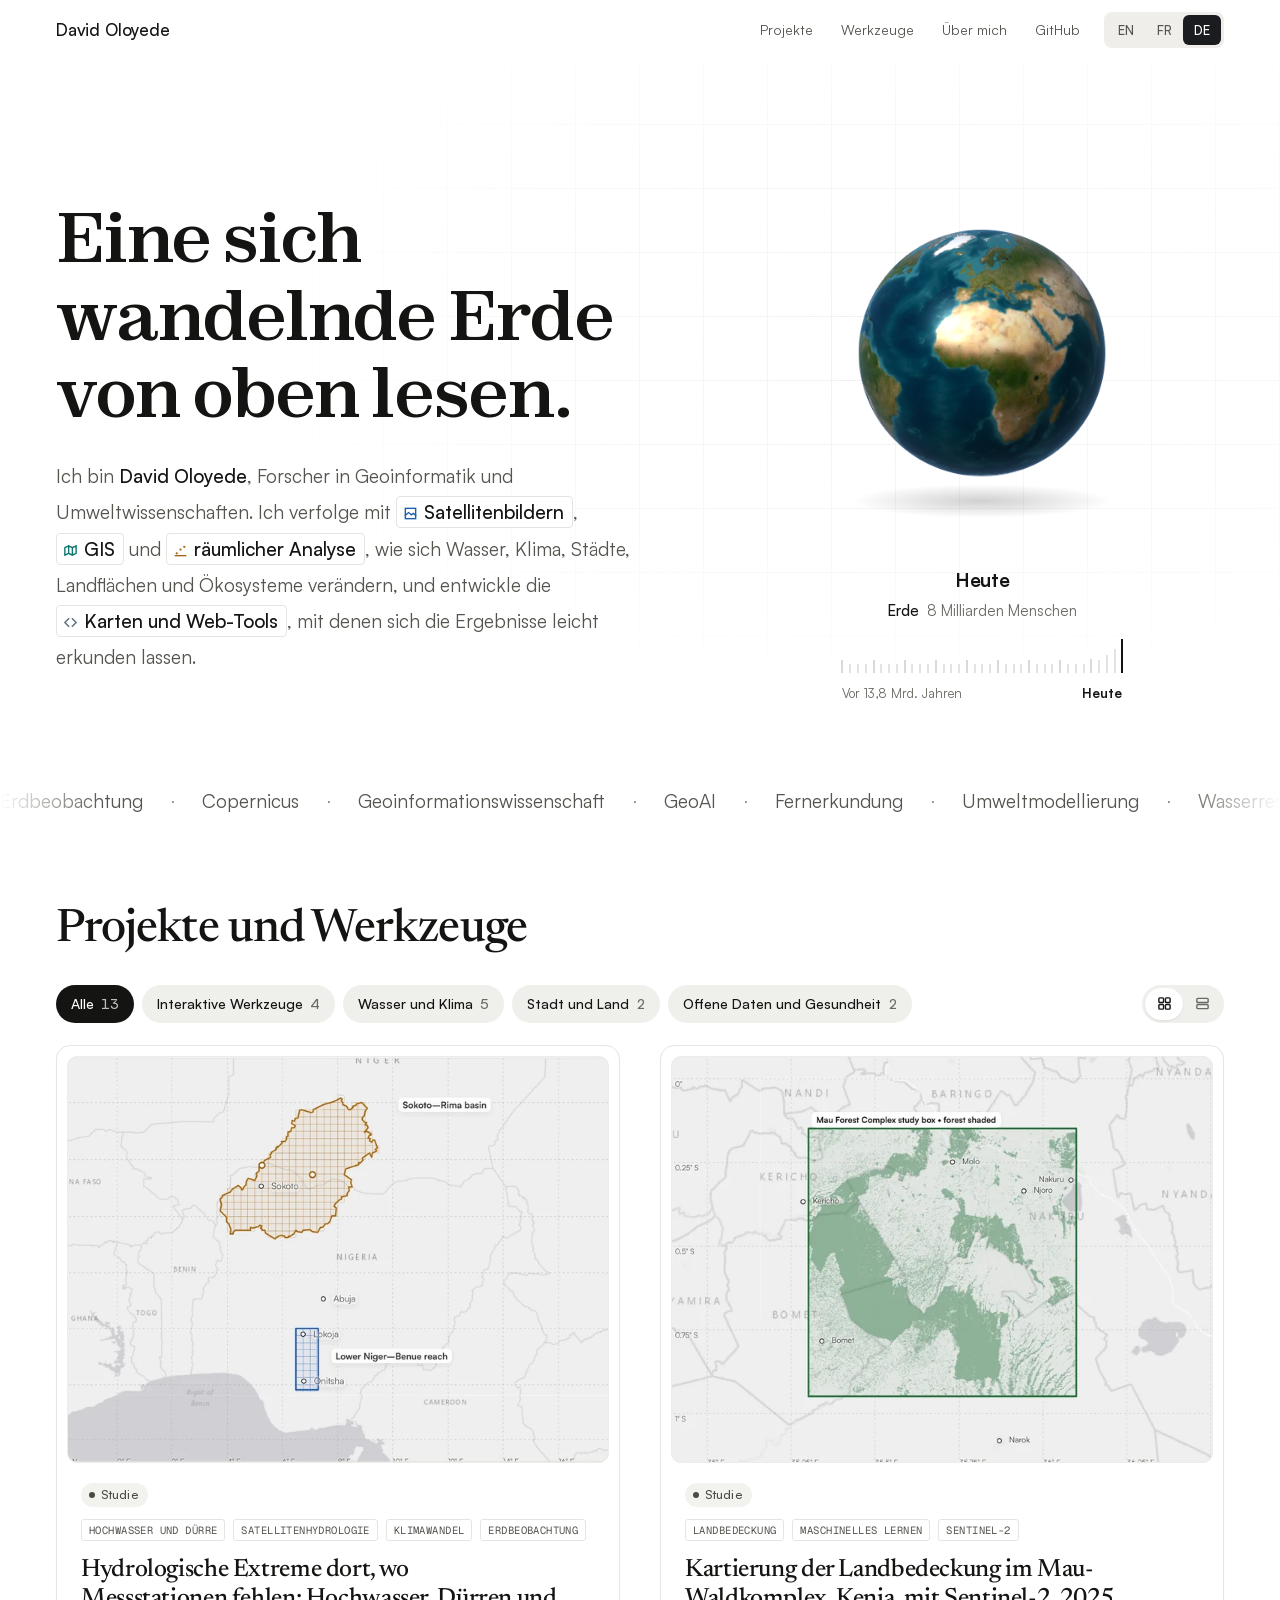
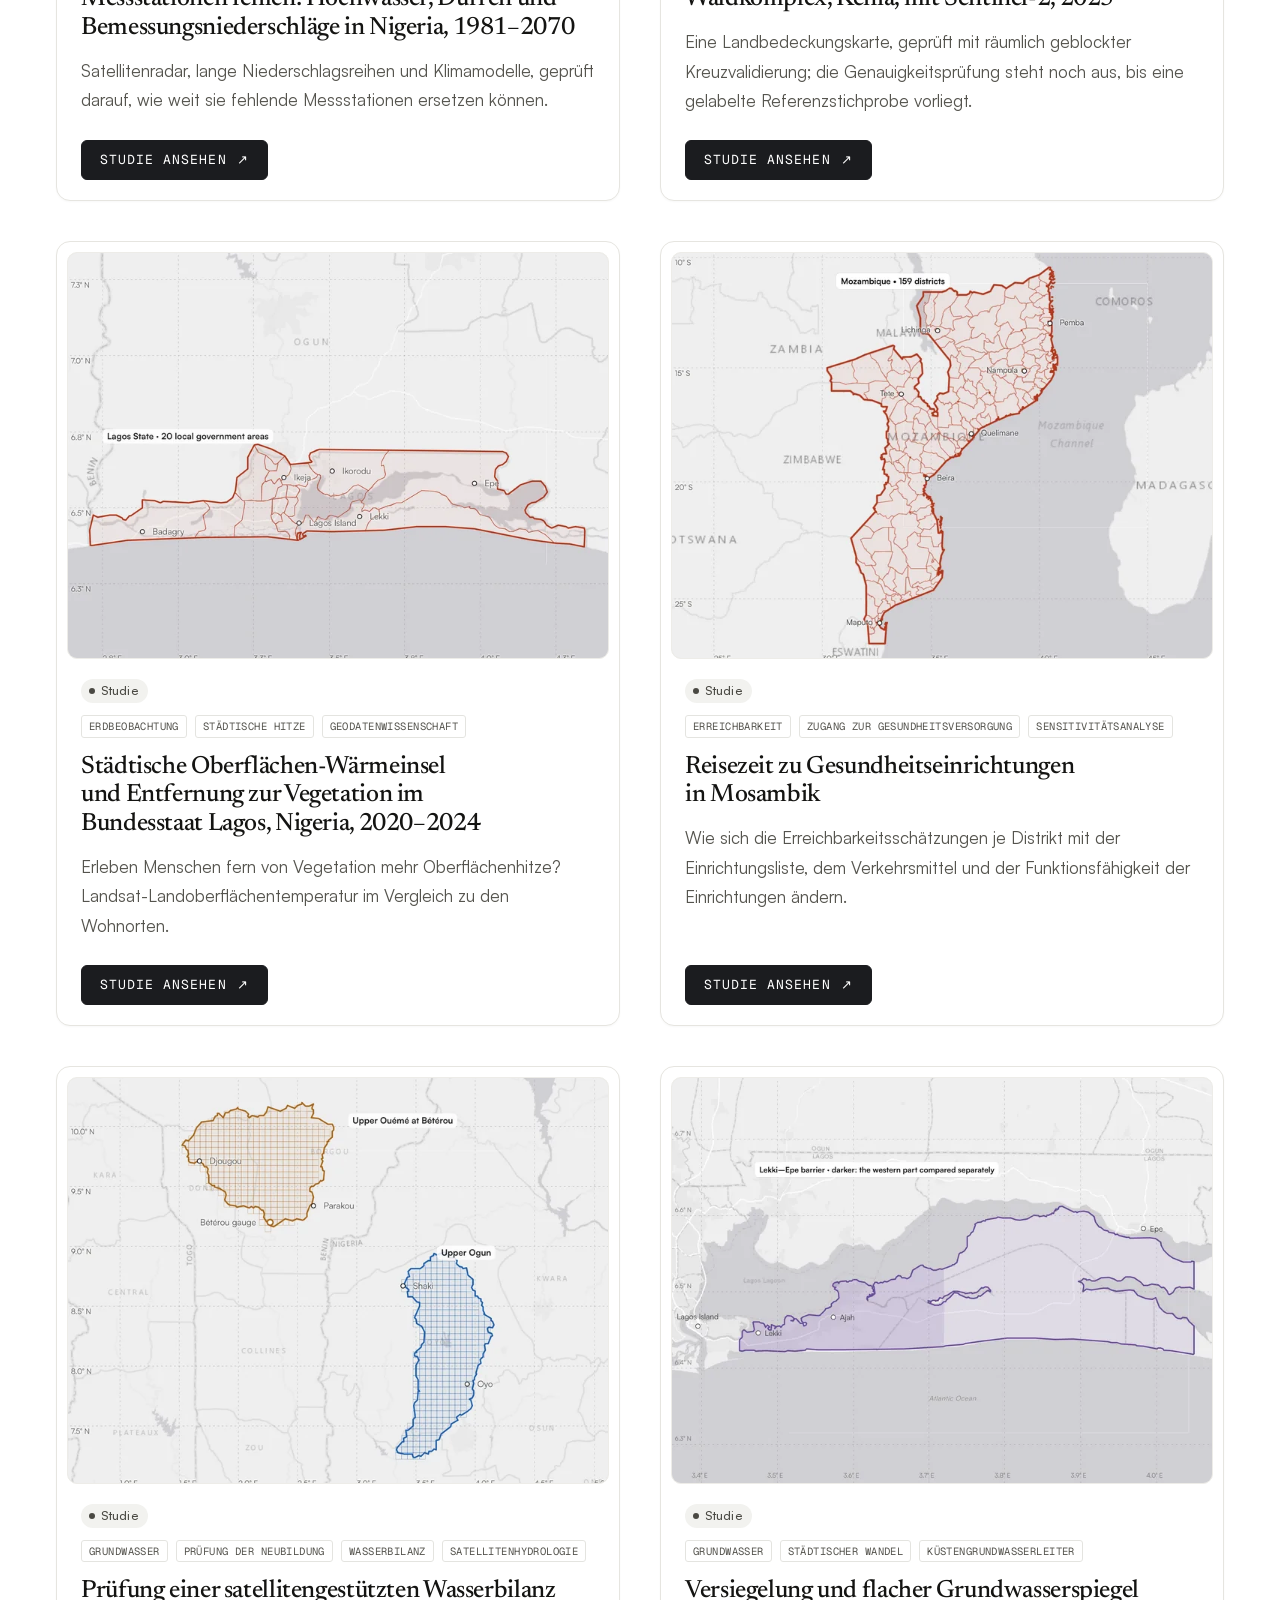
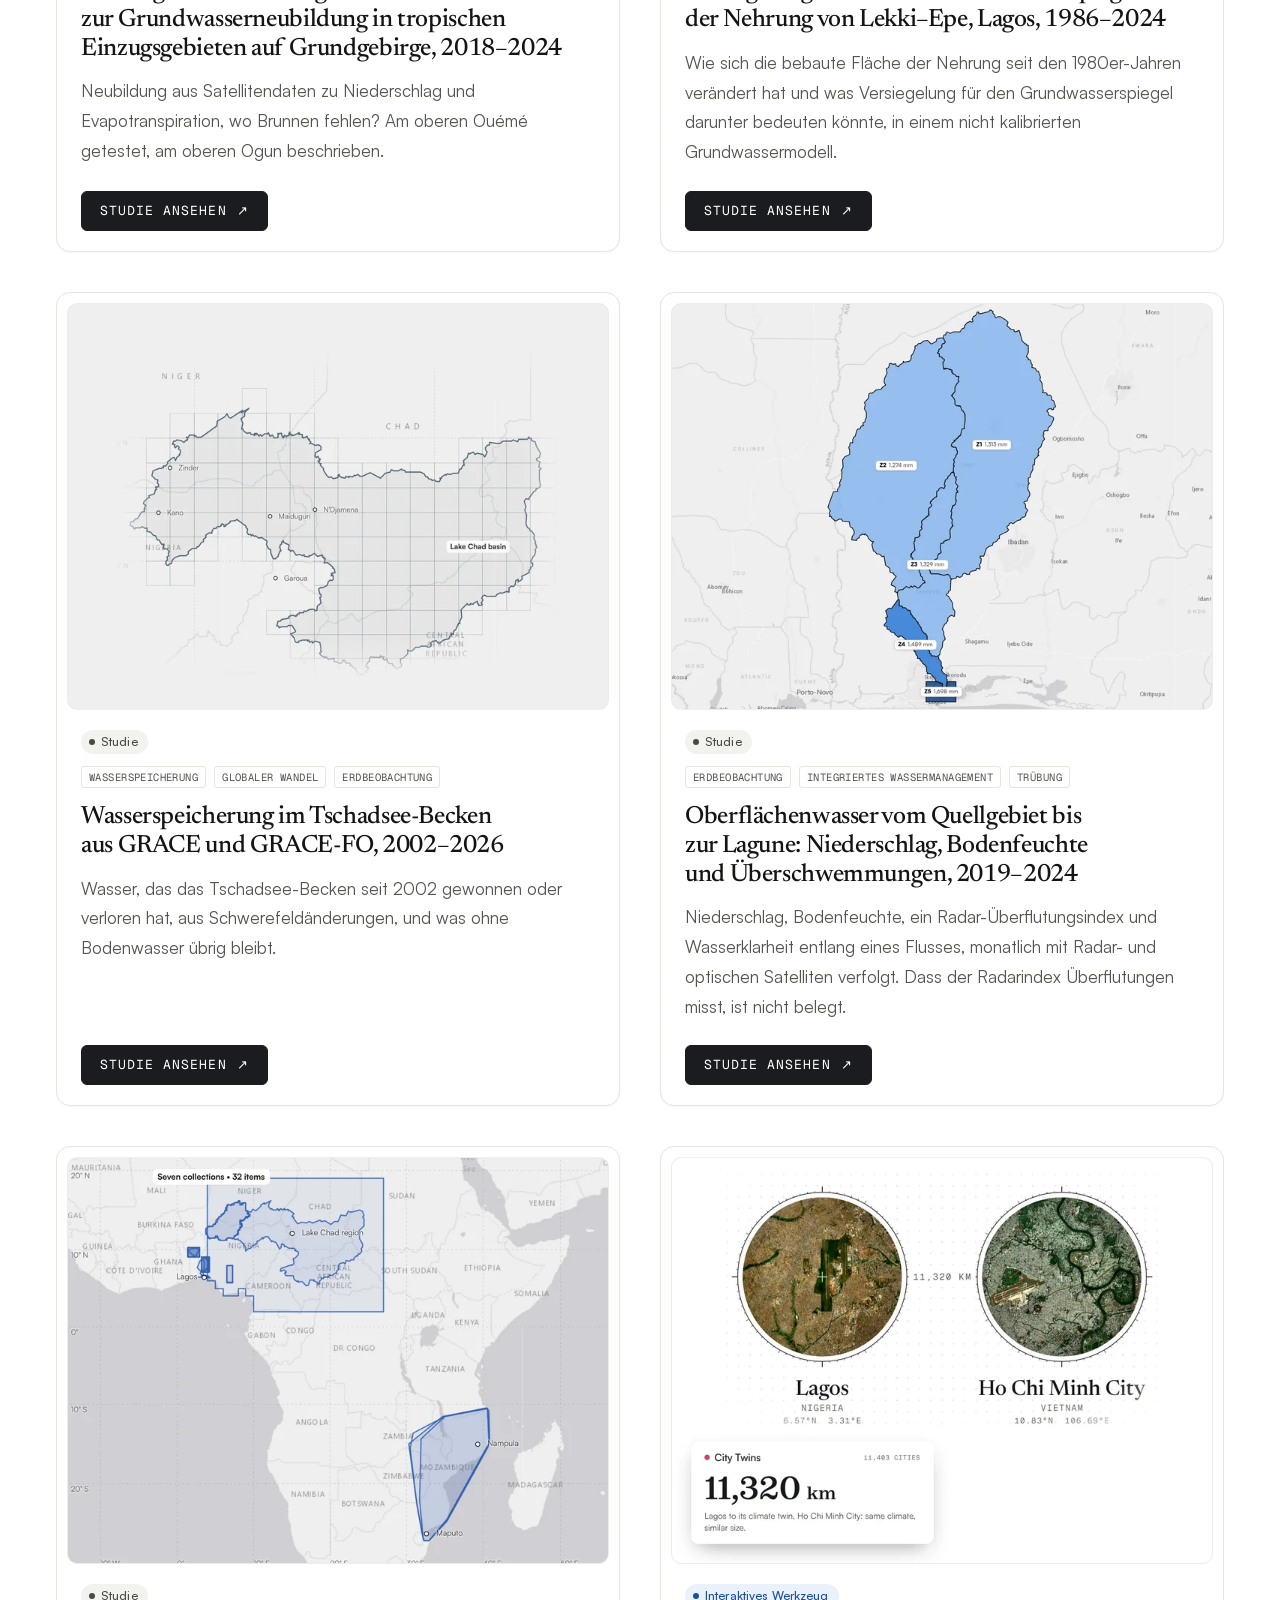
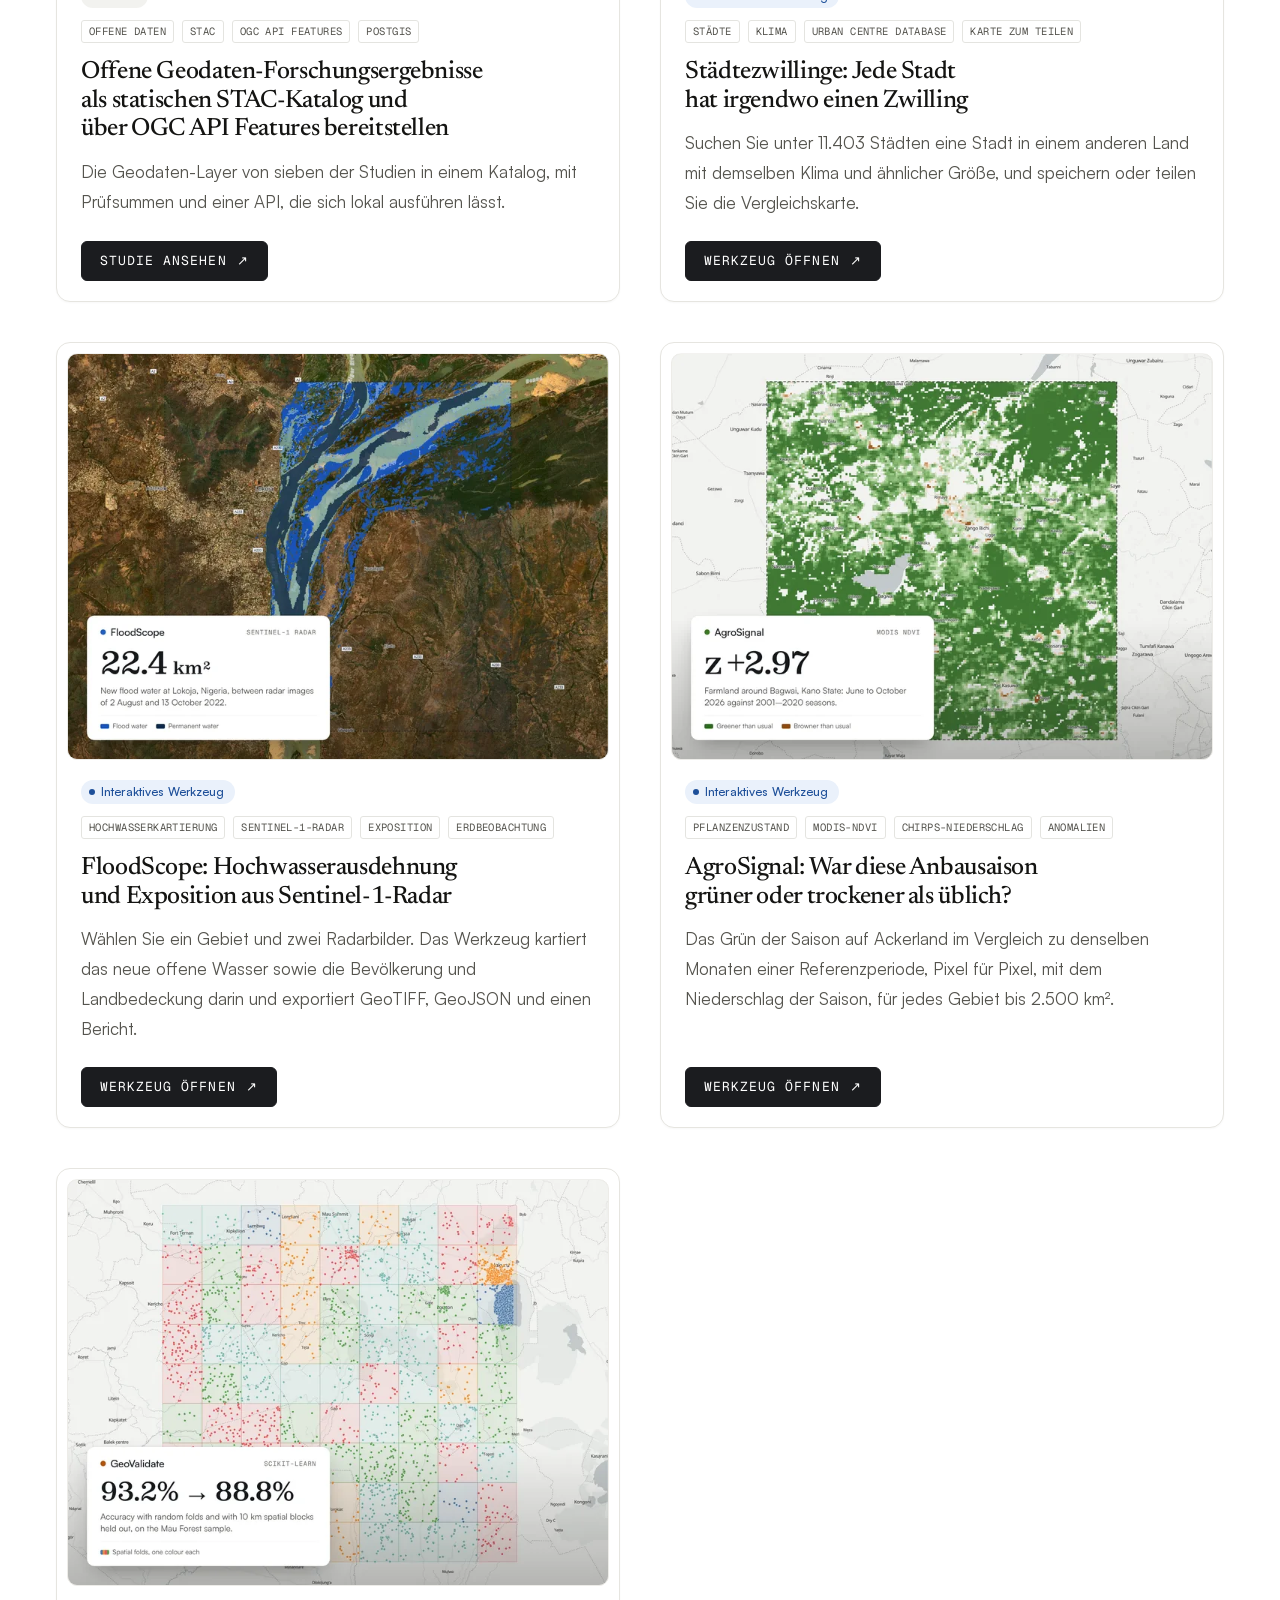
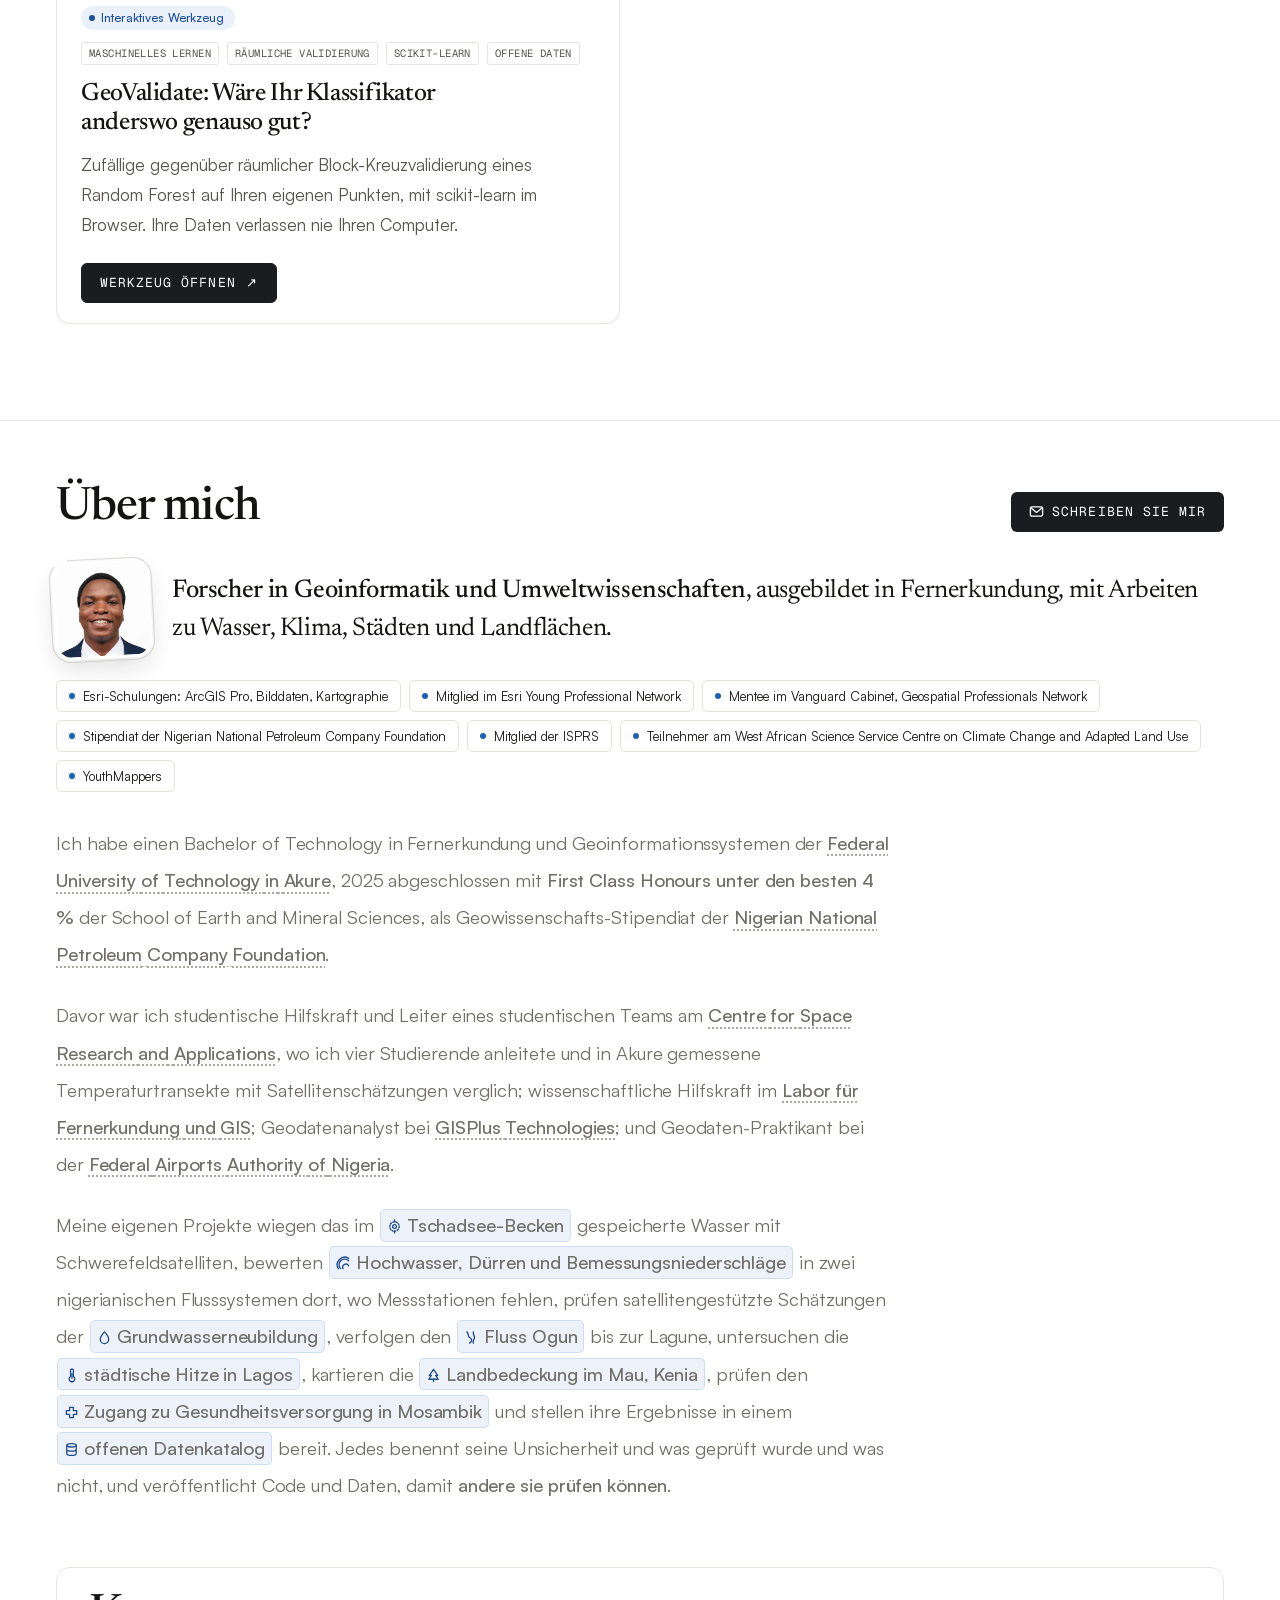
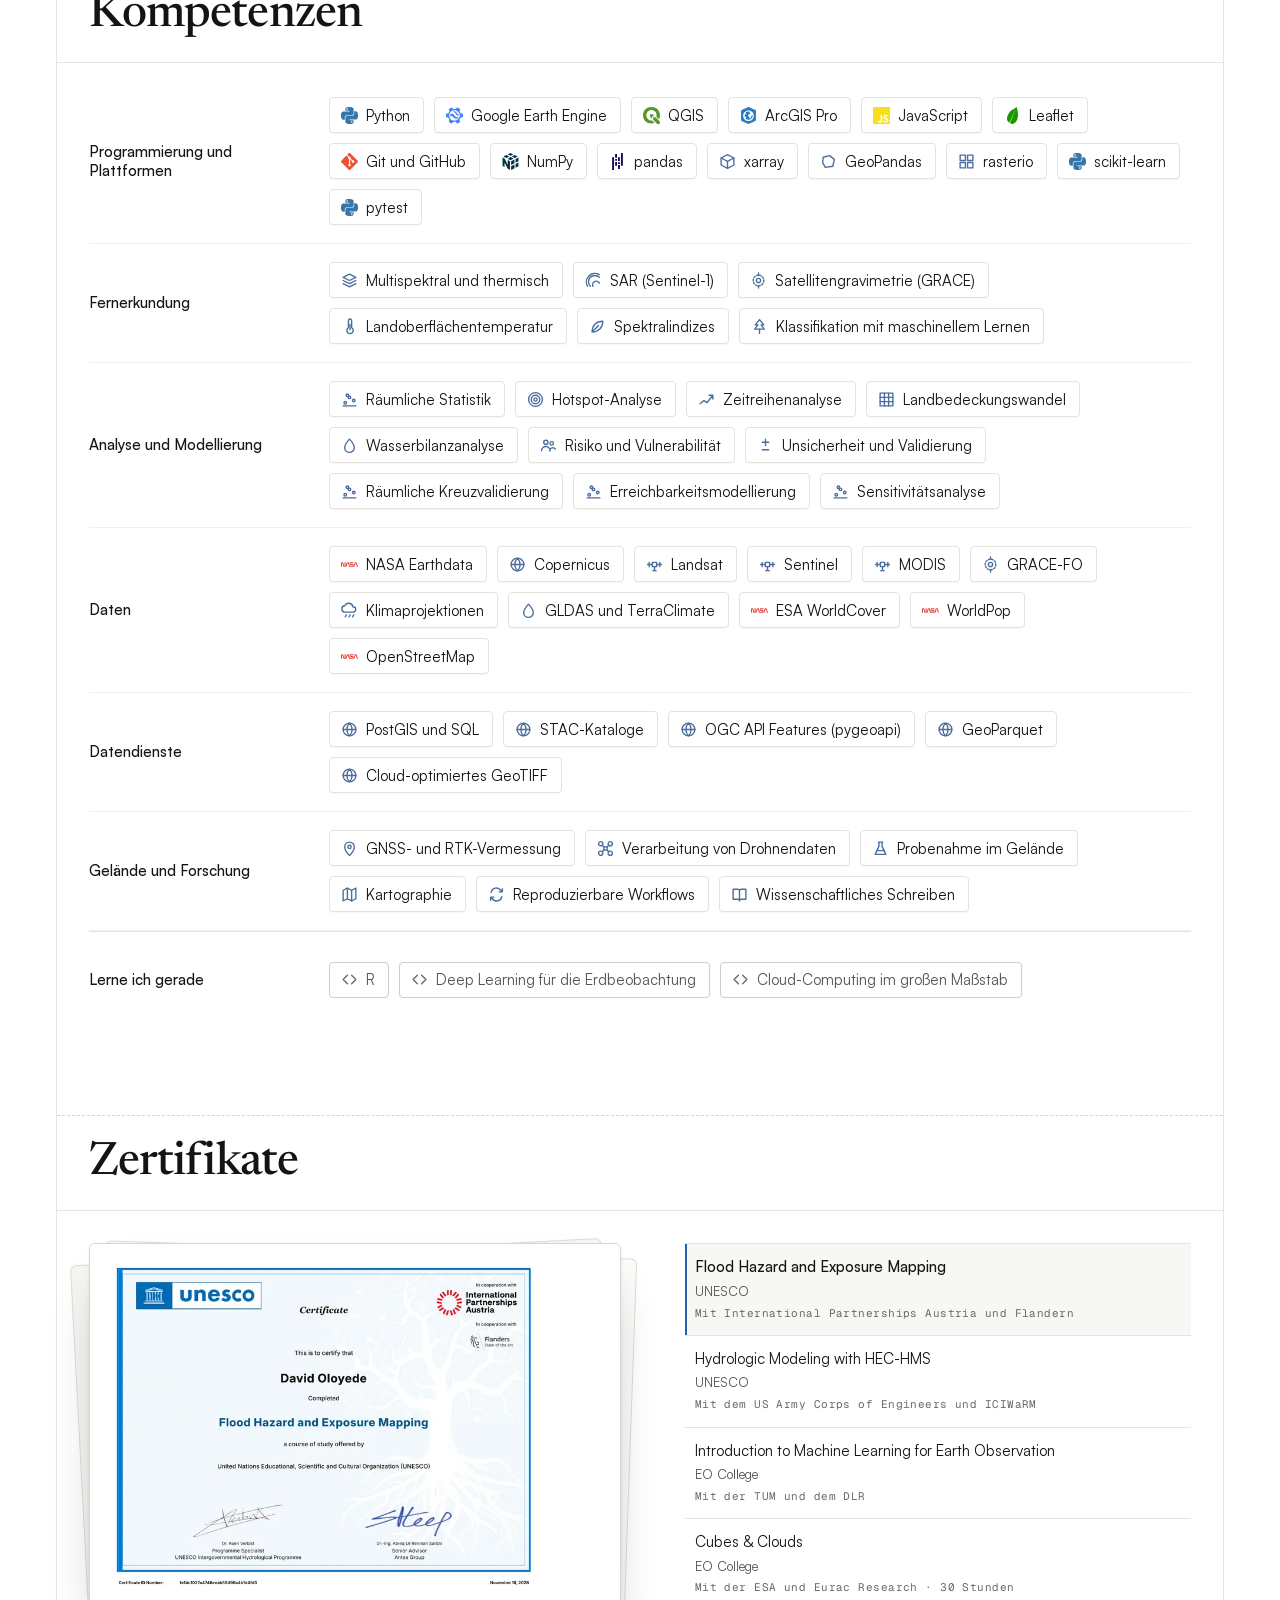
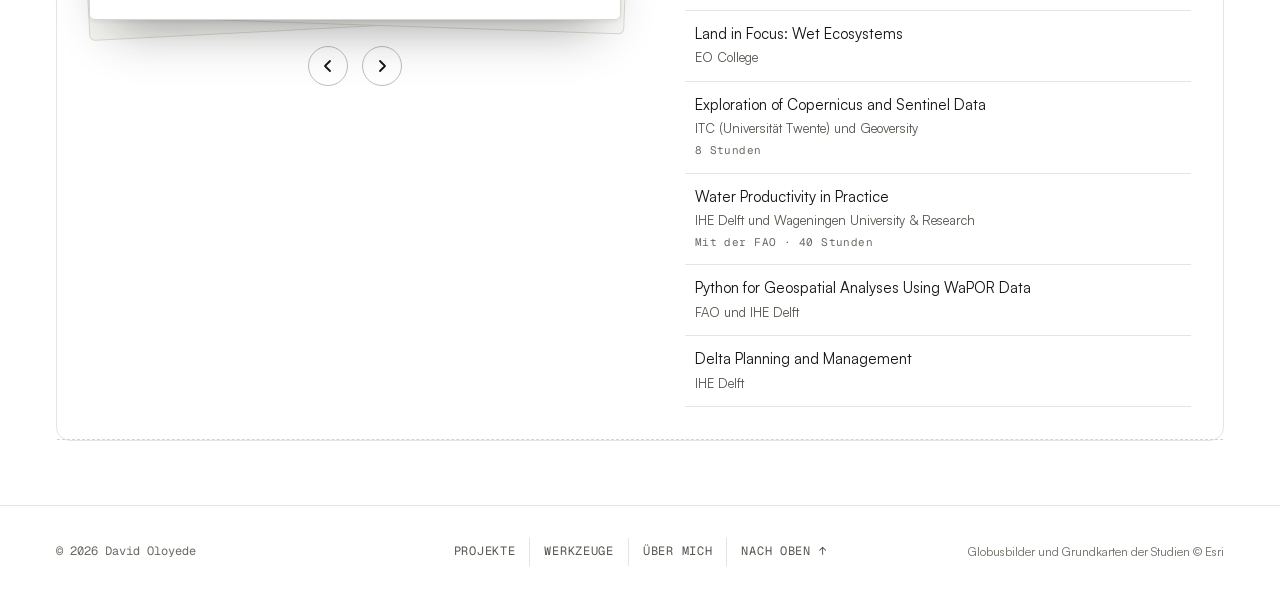
==== commit f66d28fd: "Certificates: partners from the course pages (ESA and Eurac Research, TUM and DLR, ICIWaRM), 30 hour" ====
--- a/de/index.html
+++ b/de/index.html
@@ -222,7 +222,7 @@
         <div class="sk-row"><h4 class="sk-h">Gelände und Forschung</h4><ul class="sk-list" style="--c:3"><li><svg class="sk-g" viewBox="0 0 16 16" aria-hidden="true"><path d="M8 14.5s4.5-4.2 4.5-8a4.5 4.5 0 0 0-9 0c0 3.8 4.5 8 4.5 8z"/><circle cx="8" cy="6.5" r="1.5"/></svg>GNSS- und RTK-Vermessung</li><li><svg class="sk-g" viewBox="0 0 16 16" aria-hidden="true"><circle cx="3.5" cy="3.5" r="2"/><circle cx="12.5" cy="3.5" r="2"/><circle cx="3.5" cy="12.5" r="2"/><circle cx="12.5" cy="12.5" r="2"/><rect x="6.5" y="6.5" width="3" height="3"/><path d="M5 5l1.5 1.5M11 5L9.5 6.5M5 11l1.5-1.5M11 11L9.5 9.5"/></svg>Verarbeitung von Drohnendaten</li><li><svg class="sk-g" viewBox="0 0 16 16" aria-hidden="true"><path d="M6 2h4M6.5 2v4L3 13.5h10L9.5 6V2"/><path d="M4.5 10h7"/></svg>Probenahme im Gelände</li><li><svg class="sk-g" viewBox="0 0 16 16" aria-hidden="true"><path d="M2 4l4-2 4 2 4-2v10l-4 2-4-2-4 2z"/><path d="M6 2v10M10 4v10"/></svg>Kartographie</li><li><svg class="sk-g" viewBox="0 0 16 16" aria-hidden="true"><path d="M3 6a5 5 0 0 1 9-2l1.5 1.5M13 10a5 5 0 0 1-9 2L2.5 10.5M13.5 2.5v3h-3M2.5 13.5v-3h3"/></svg>Reproduzierbare Workflows</li><li><svg class="sk-g" viewBox="0 0 16 16" aria-hidden="true"><path d="M2 3h4.5A1.5 1.5 0 0 1 8 4.5V14a1.5 1.5 0 0 0-1.5-1.5H2zM14 3H9.5A1.5 1.5 0 0 0 8 4.5V14a1.5 1.5 0 0 1 1.5-1.5H14z"/></svg>Wissenschaftliches Schreiben</li></ul></div>
         <div class="sk-row sk-row--next"><h4 class="sk-h">Lerne ich gerade</h4><ul class="sk-list" style="--c:3"><li><svg class="sk-g" viewBox="0 0 16 16" aria-hidden="true"><path d="M6 4L2 8l4 4M10 4l4 4-4 4"/></svg>R</li><li><svg class="sk-g" viewBox="0 0 16 16" aria-hidden="true"><path d="M6 4L2 8l4 4M10 4l4 4-4 4"/></svg>Deep Learning für die Erdbeobachtung</li><li><svg class="sk-g" viewBox="0 0 16 16" aria-hidden="true"><path d="M6 4L2 8l4 4M10 4l4 4-4 4"/></svg>Cloud-Computing im großen Maßstab</li></ul></div>
       </div>
-    <div class="ct reveal" id="certificates" aria-labelledby="ct-title">
+    <section class="ct reveal" id="certificates" aria-labelledby="ct-title">
       <div class="sh sh--in"><h3 id="ct-title">Zertifikate</h3></div>
       <div class="ct-body">
         <div class="ct-side">
@@ -232,9 +232,9 @@
             <button type="button" class="ct-step" data-step="1" aria-label="Nächstes Zertifikat"><svg viewBox="0 0 16 16" aria-hidden="true"><path d="m6 3 5 5-5 5"/></svg></button>
           </div>
         </div>
-        <ol class="ct-list" aria-label="Zertifikate"><li><button type="button" class="ct-row" data-slug="flood-hazard-and-exposure-mapping" aria-pressed="true"><span class="ct-c">Flood Hazard and Exposure Mapping</span><span class="ct-i">UNESCO</span><span class="ct-d">Mit International Partnerships Austria und Flandern</span></button></li><li><button type="button" class="ct-row" data-slug="hec-hms" aria-pressed="false"><span class="ct-c">Hydrologic Modeling with HEC-HMS</span><span class="ct-i">UNESCO</span><span class="ct-d">Mit dem US Army Corps of Engineers</span></button></li><li><button type="button" class="ct-row" data-slug="machine-learning-for-earth-observation" aria-pressed="false"><span class="ct-c">Introduction to Machine Learning for Earth Observation</span><span class="ct-i">EO College</span></button></li><li><button type="button" class="ct-row" data-slug="cubes-and-clouds" aria-pressed="false"><span class="ct-c">Cubes &amp; Clouds</span><span class="ct-i">EO College</span></button></li><li><button type="button" class="ct-row" data-slug="land-in-focus-wet-ecosystems" aria-pressed="false"><span class="ct-c">Land in Focus: Wet Ecosystems</span><span class="ct-i">EO College</span></button></li><li><button type="button" class="ct-row" data-slug="copernicus-and-sentinel-data" aria-pressed="false"><span class="ct-c">Exploration of Copernicus and Sentinel Data</span><span class="ct-i">ITC, Universität Twente, und Geoversity</span><span class="ct-d">8 Stunden</span></button></li><li><button type="button" class="ct-row" data-slug="water-productivity-in-practice" aria-pressed="false"><span class="ct-c">Water Productivity in Practice</span><span class="ct-i">IHE Delft und Wageningen University &amp; Research</span><span class="ct-d">Mit der FAO · 40 Stunden</span></button></li><li><button type="button" class="ct-row" data-slug="python-wapor" aria-pressed="false"><span class="ct-c">Python for Geospatial Analyses Using WaPOR Data</span><span class="ct-i">FAO und IHE Delft</span></button></li><li><button type="button" class="ct-row" data-slug="delta-planning-and-management" aria-pressed="false"><span class="ct-c">Delta Planning and Management</span><span class="ct-i">IHE Delft</span></button></li></ol>
+        <ol class="ct-list"><li><button type="button" class="ct-row" data-slug="flood-hazard-and-exposure-mapping" aria-pressed="true"><span class="ct-c">Flood Hazard and Exposure Mapping</span><span class="ct-i">UNESCO</span><span class="ct-d">Mit International Partnerships Austria und Flandern</span></button></li><li><button type="button" class="ct-row" data-slug="hec-hms" aria-pressed="false"><span class="ct-c">Hydrologic Modeling with HEC-HMS</span><span class="ct-i">UNESCO</span><span class="ct-d">Mit dem US Army Corps of Engineers und ICIWaRM</span></button></li><li><button type="button" class="ct-row" data-slug="machine-learning-for-earth-observation" aria-pressed="false"><span class="ct-c">Introduction to Machine Learning for Earth Observation</span><span class="ct-i">EO College</span><span class="ct-d">Mit der TUM und dem DLR</span></button></li><li><button type="button" class="ct-row" data-slug="cubes-and-clouds" aria-pressed="false"><span class="ct-c">Cubes &amp; Clouds</span><span class="ct-i">EO College</span><span class="ct-d">Mit der ESA und Eurac Research · 30 Stunden</span></button></li><li><button type="button" class="ct-row" data-slug="land-in-focus-wet-ecosystems" aria-pressed="false"><span class="ct-c">Land in Focus: Wet Ecosystems</span><span class="ct-i">EO College</span></button></li><li><button type="button" class="ct-row" data-slug="copernicus-and-sentinel-data" aria-pressed="false"><span class="ct-c">Exploration of Copernicus and Sentinel Data</span><span class="ct-i">ITC (Universität Twente) und Geoversity</span><span class="ct-d">8 Stunden</span></button></li><li><button type="button" class="ct-row" data-slug="water-productivity-in-practice" aria-pressed="false"><span class="ct-c">Water Productivity in Practice</span><span class="ct-i">IHE Delft und Wageningen University &amp; Research</span><span class="ct-d">Mit der FAO · 40 Stunden</span></button></li><li><button type="button" class="ct-row" data-slug="python-wapor" aria-pressed="false"><span class="ct-c">Python for Geospatial Analyses Using WaPOR Data</span><span class="ct-i">FAO und IHE Delft</span></button></li><li><button type="button" class="ct-row" data-slug="delta-planning-and-management" aria-pressed="false"><span class="ct-c">Delta Planning and Management</span><span class="ct-i">IHE Delft</span></button></li></ol>
       </div>
-    </div>
+    </section>
     </div></div></section>
 </main>
 
--- a/styles.css
+++ b/styles.css
@@ -1143,4 +1143,4 @@
   .js .ct.reveal:not(.in) .ct-b1 { transform: rotate(-3deg) translate(-10px, 8px); } .js .ct.reveal:not(.in) .ct-b2 { transform: rotate(2deg) translate(10px, 6px); }
   .ct-stack:hover .ct-b1, .ct-stack:hover .ct-b2, .ct-step:hover svg { transform: none; }
 }
-@media print { .js .ct.reveal .ct-list li, .js .ct.reveal .ct-top, .js .ct.reveal .ct-b { opacity: 1 !important; transform: none !important; } .ct-nav { display: none; } }
+@media print { .js .ct.reveal .ct-list li, .js .ct.reveal .ct-top, .js .ct.reveal .ct-b { opacity: 1 !important; transform: none !important; } .ct-nav { display: none; } .ct-stack { break-inside: avoid; } }
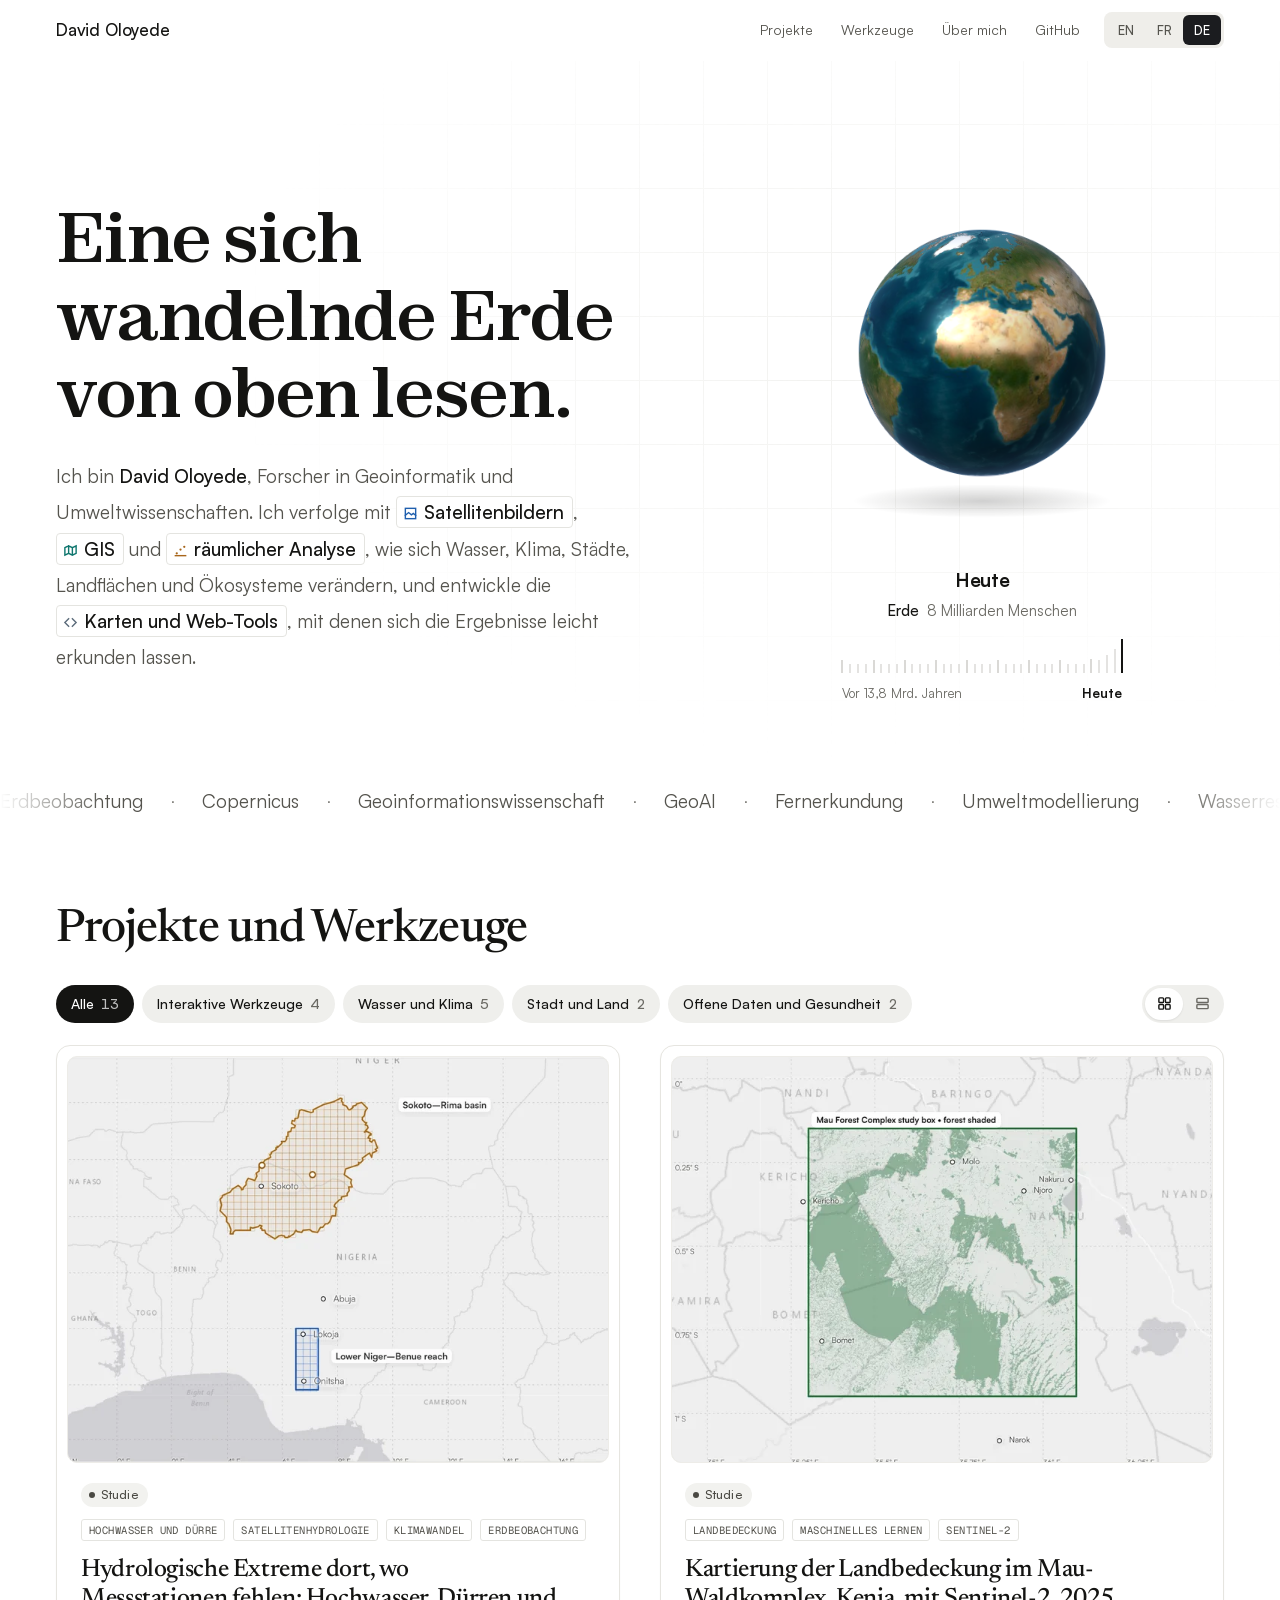
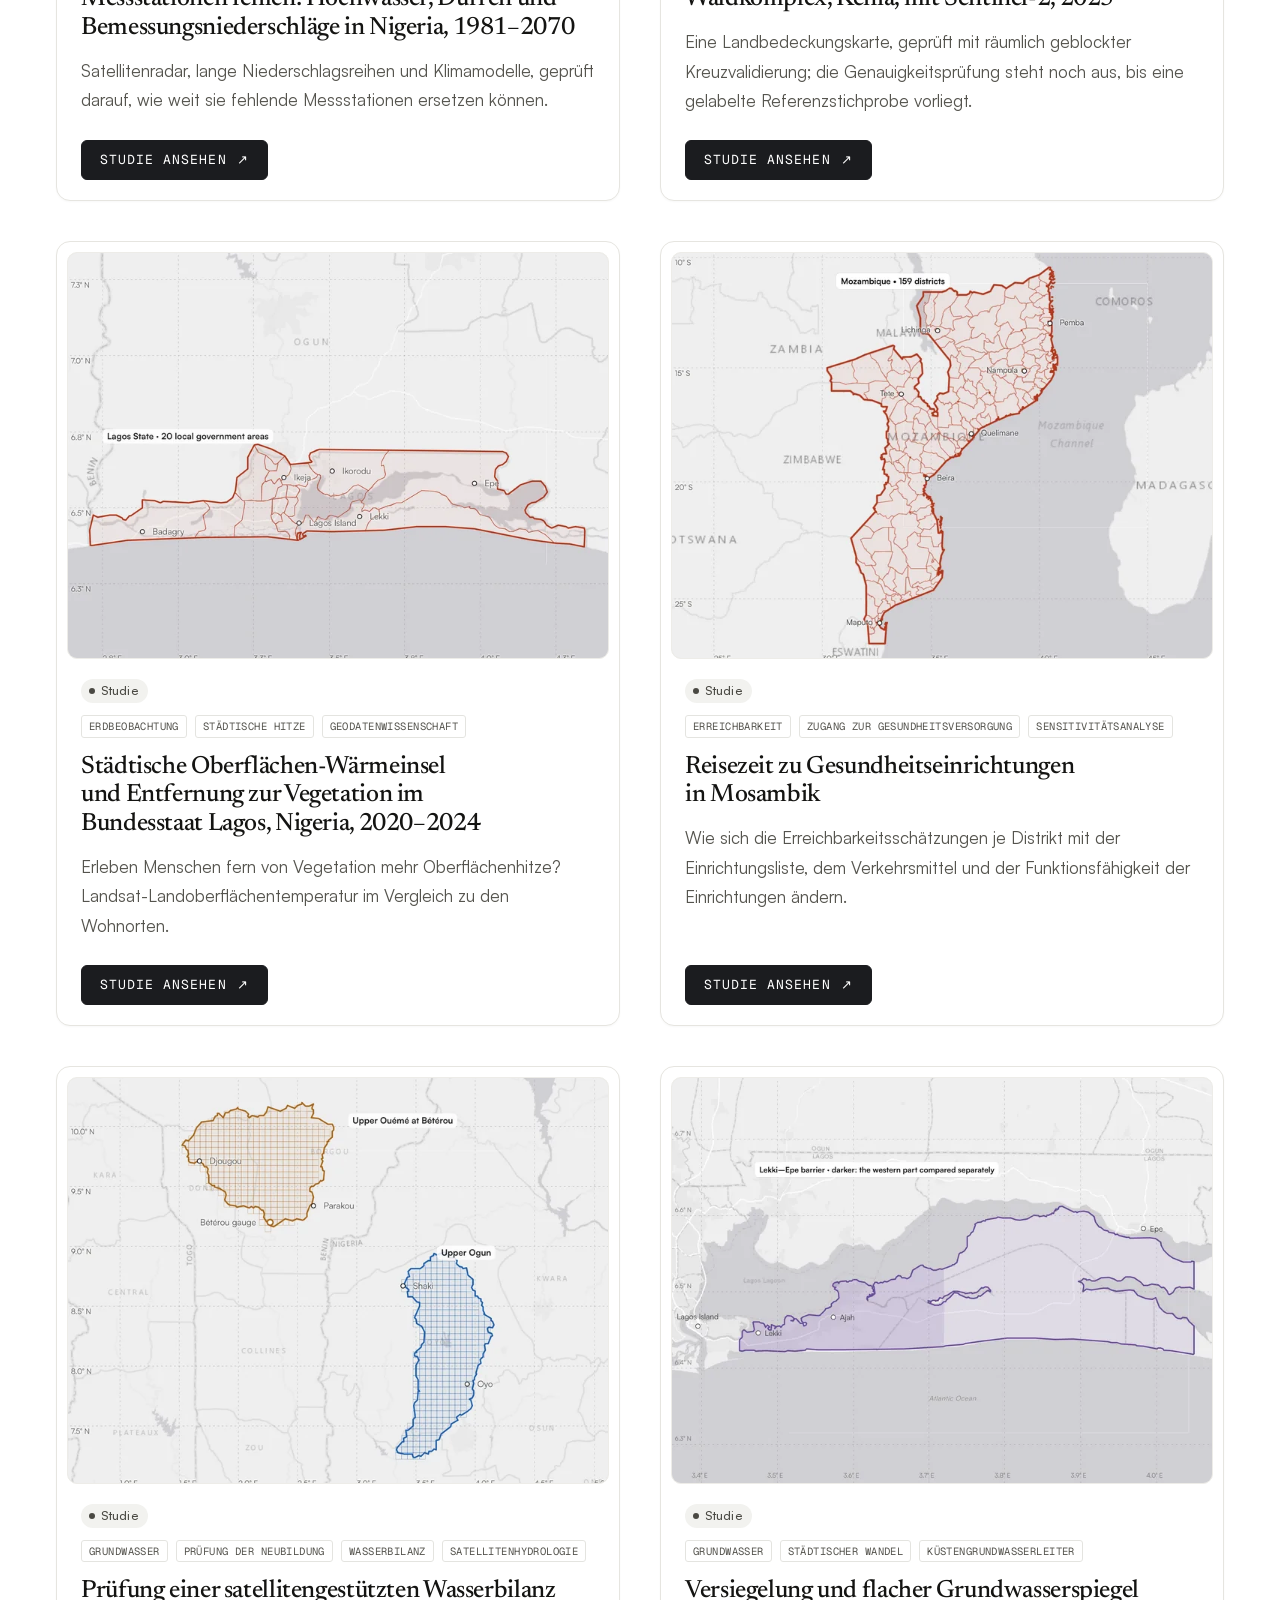
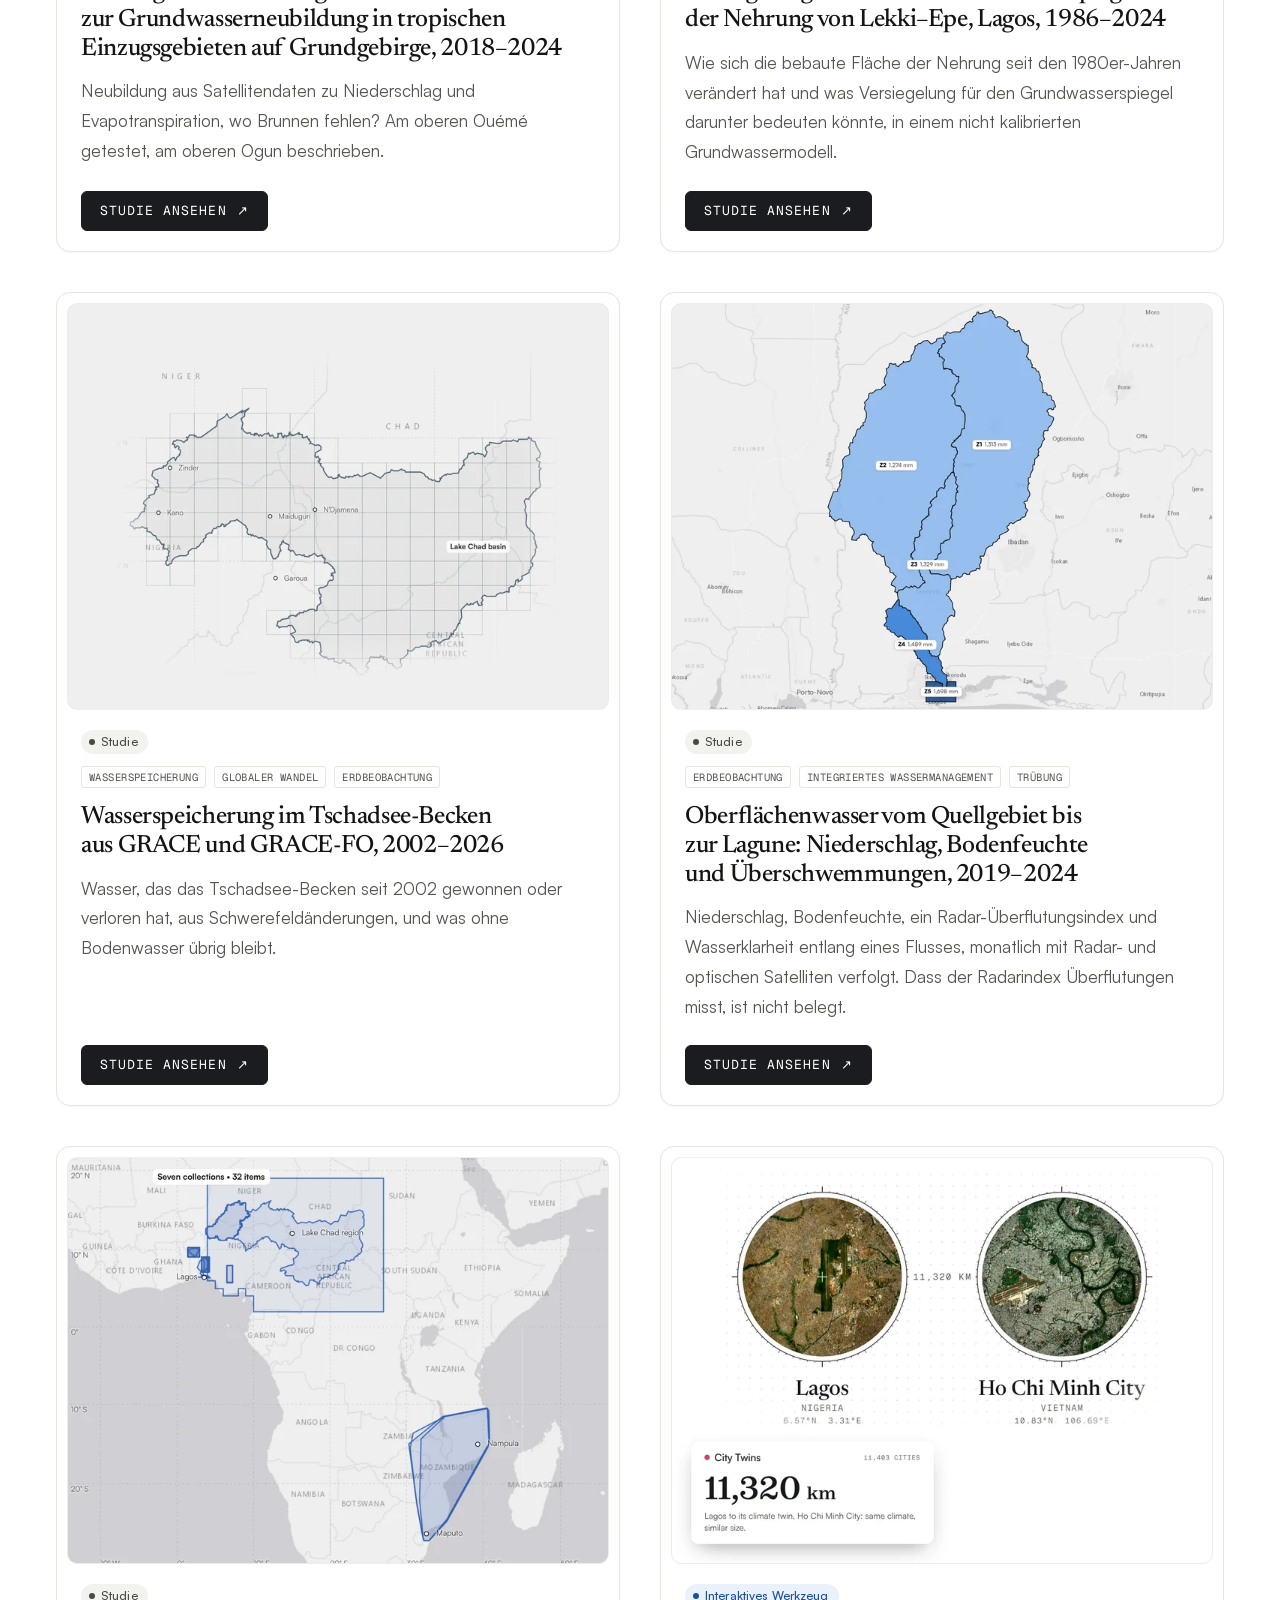
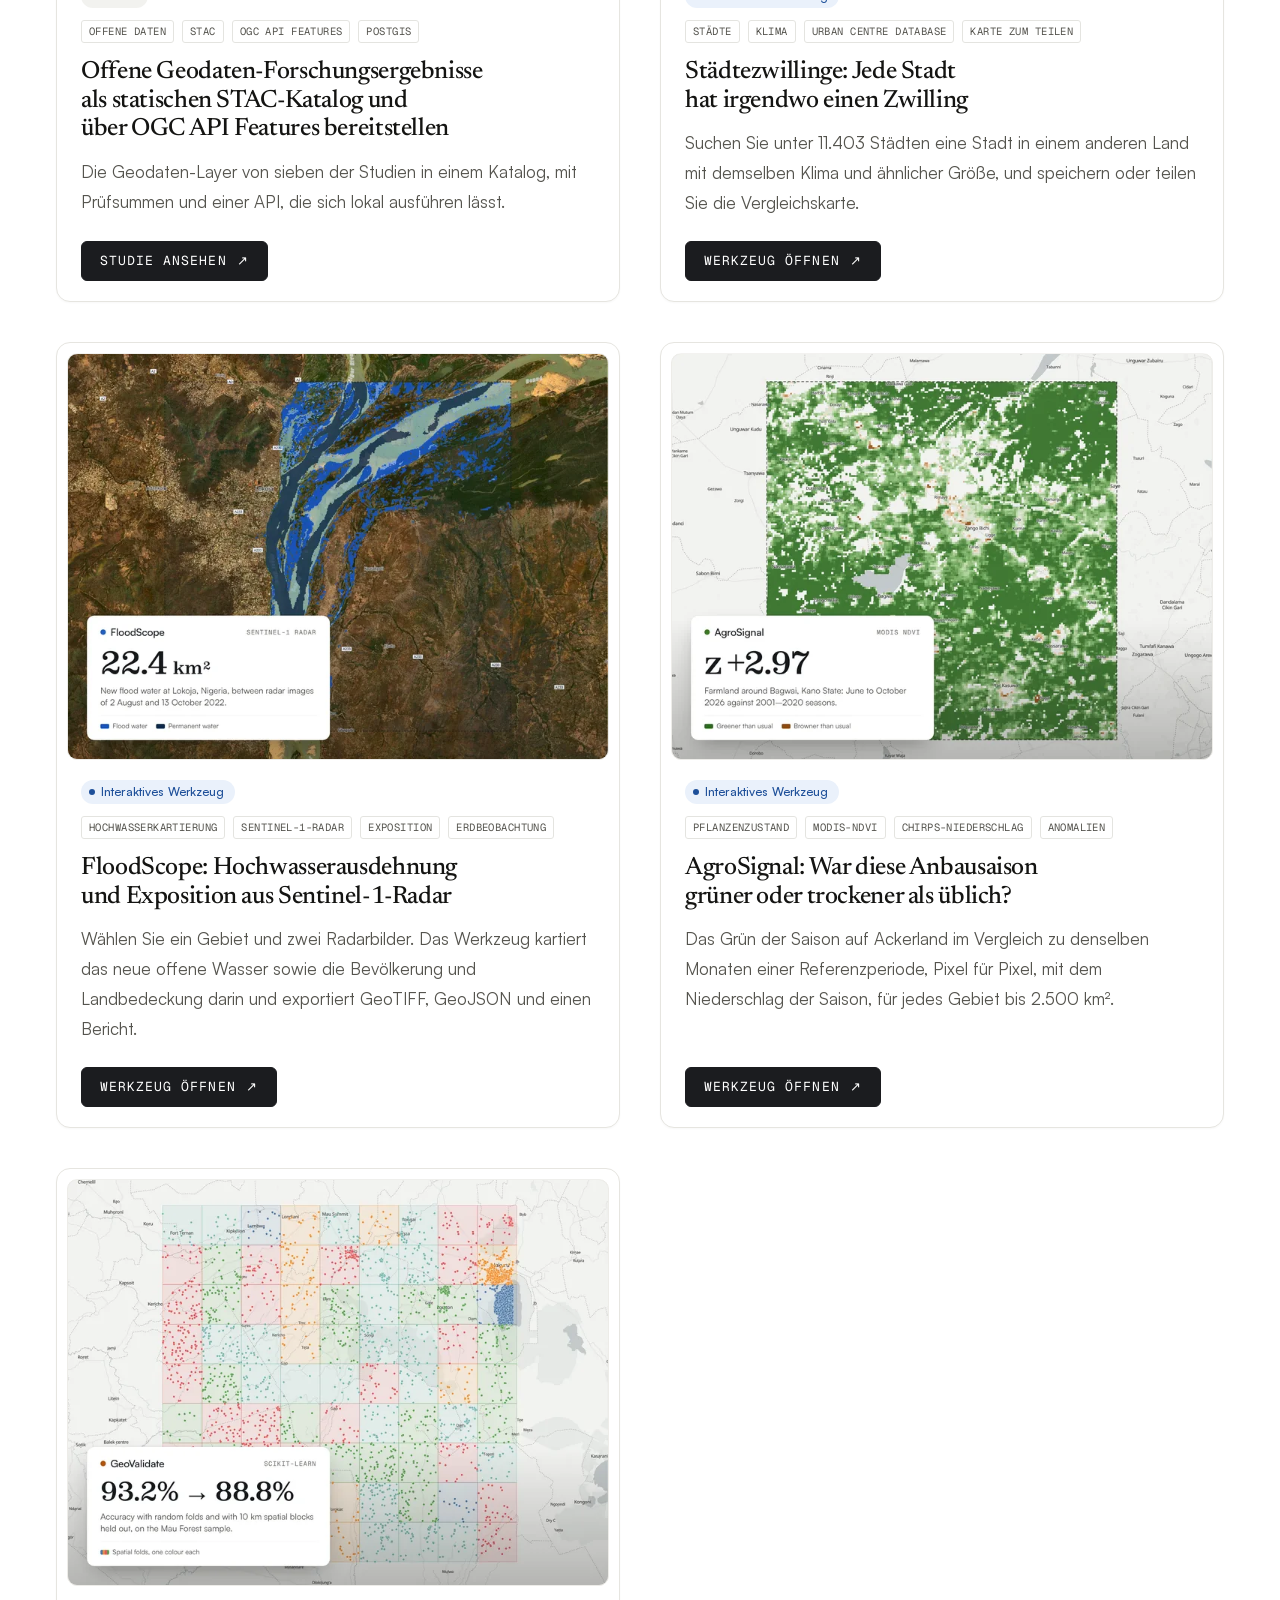
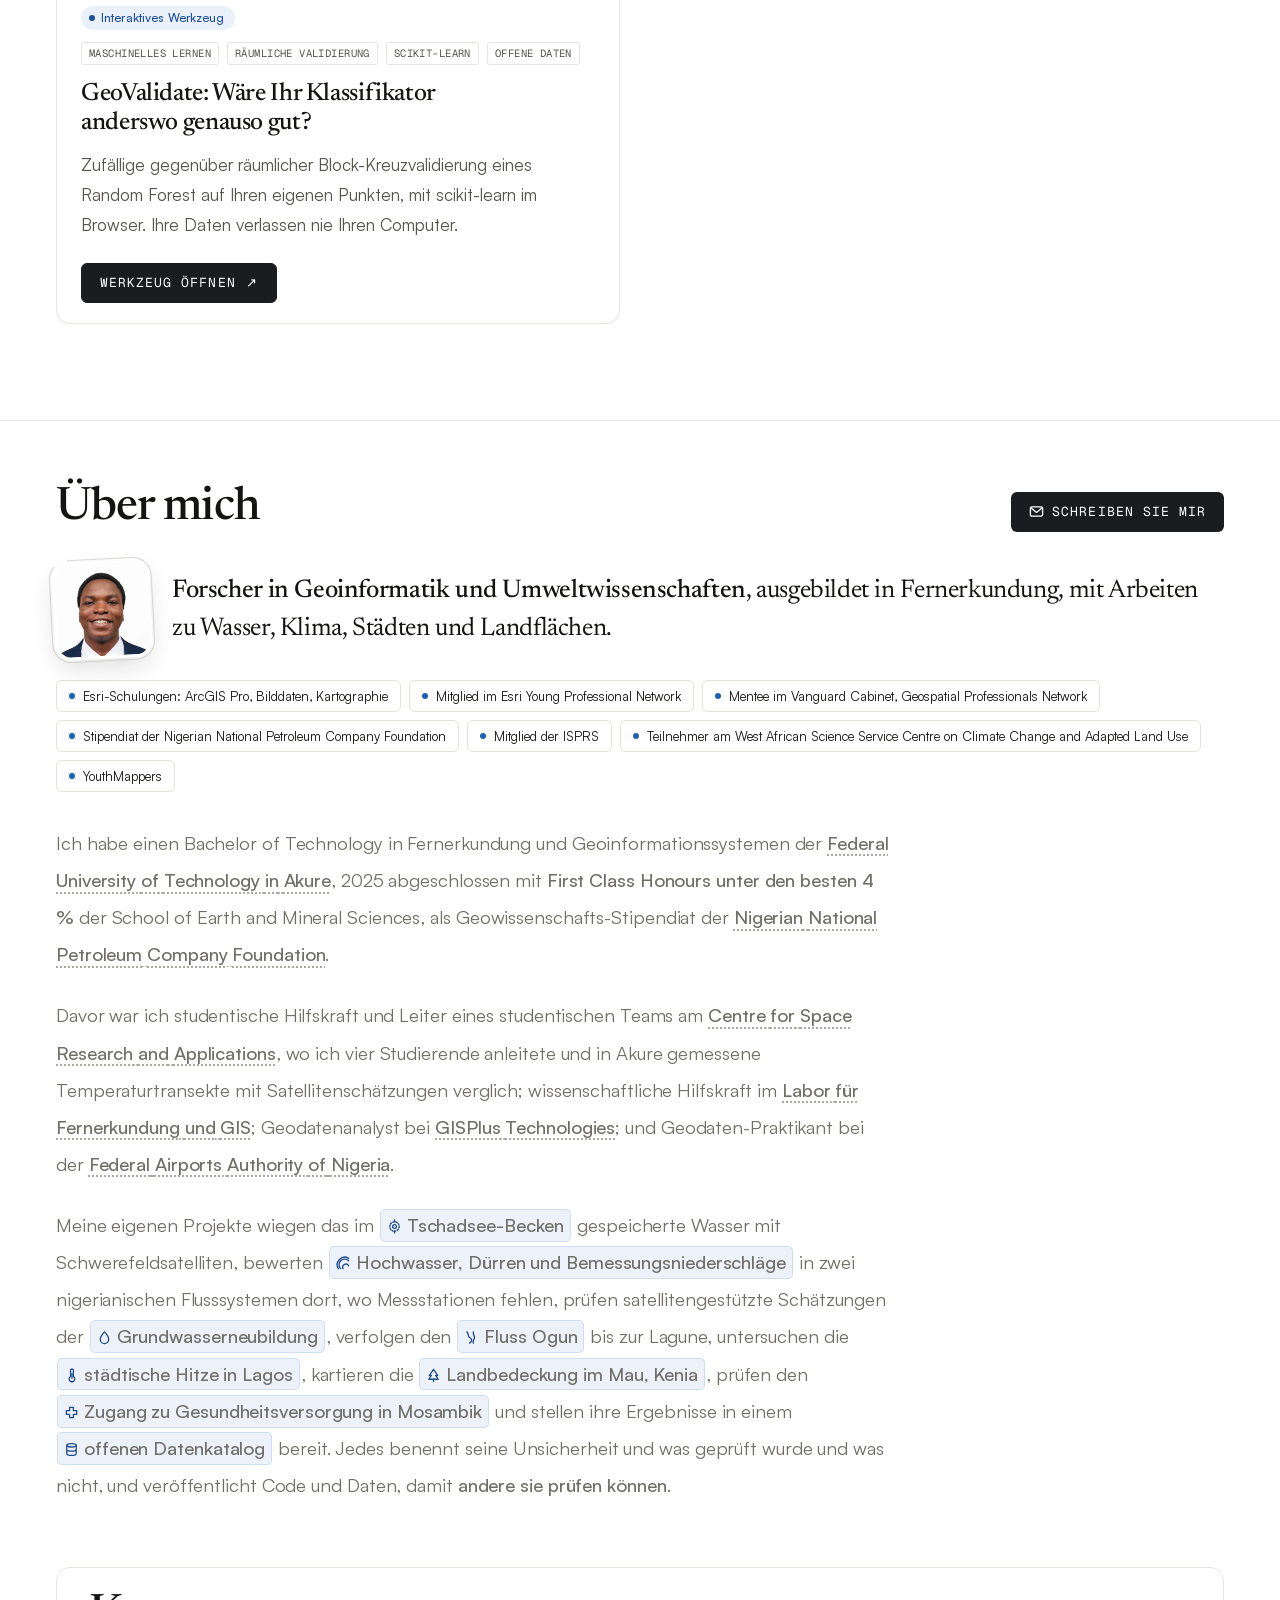
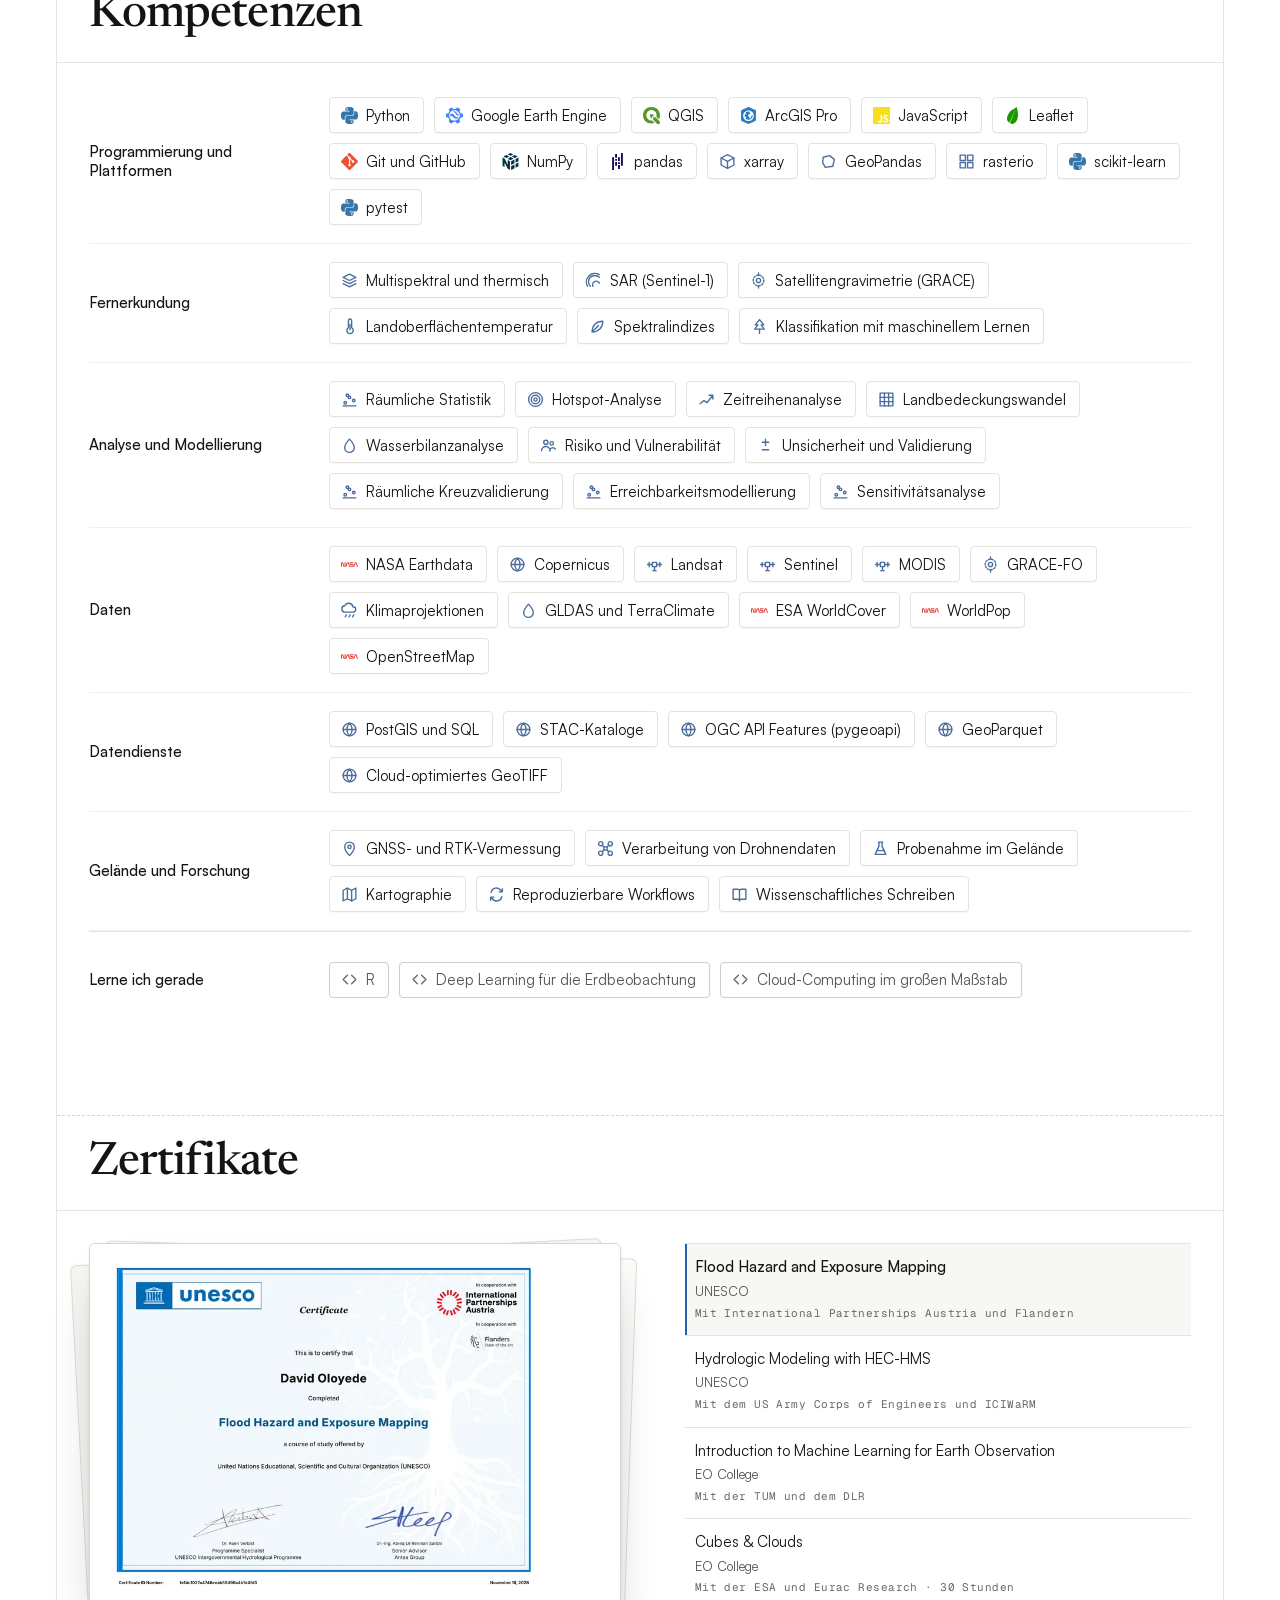
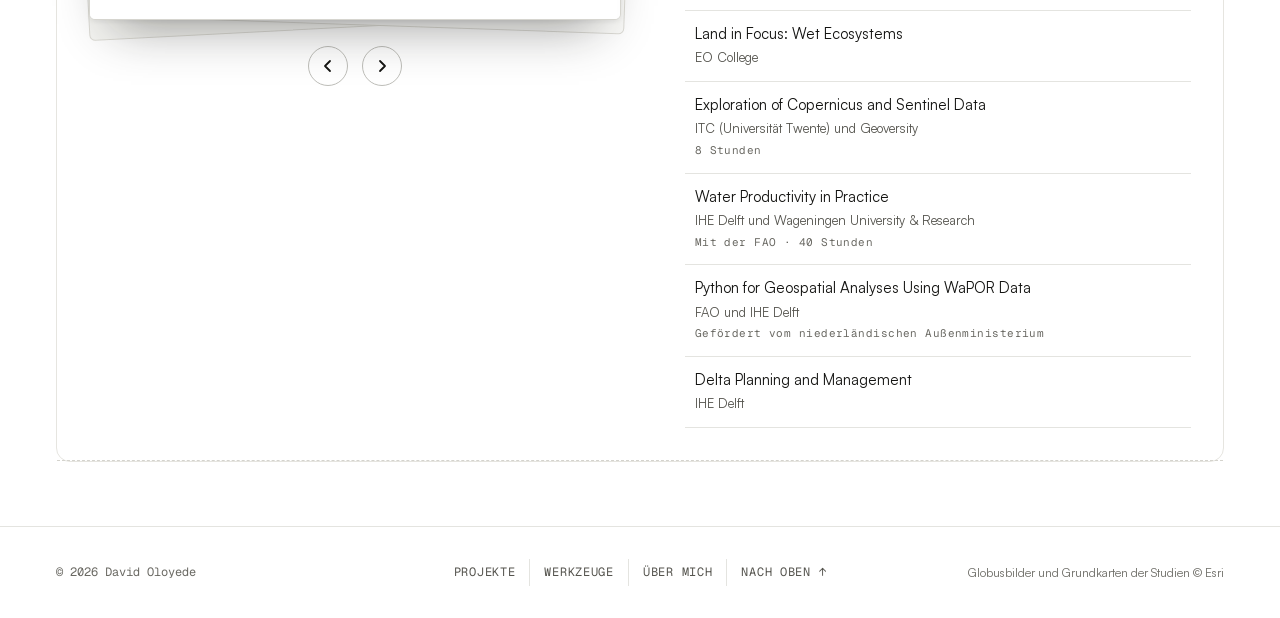
==== commit f9dafaed: "Certificates: the WaPOR course names its funder, the Netherlands Ministry of Foreign Affairs" ====
--- a/de/index.html
+++ b/de/index.html
@@ -232,7 +232,7 @@
             <button type="button" class="ct-step" data-step="1" aria-label="Nächstes Zertifikat"><svg viewBox="0 0 16 16" aria-hidden="true"><path d="m6 3 5 5-5 5"/></svg></button>
           </div>
         </div>
-        <ol class="ct-list"><li><button type="button" class="ct-row" data-slug="flood-hazard-and-exposure-mapping" aria-pressed="true"><span class="ct-c">Flood Hazard and Exposure Mapping</span><span class="ct-i">UNESCO</span><span class="ct-d">Mit International Partnerships Austria und Flandern</span></button></li><li><button type="button" class="ct-row" data-slug="hec-hms" aria-pressed="false"><span class="ct-c">Hydrologic Modeling with HEC-HMS</span><span class="ct-i">UNESCO</span><span class="ct-d">Mit dem US Army Corps of Engineers und ICIWaRM</span></button></li><li><button type="button" class="ct-row" data-slug="machine-learning-for-earth-observation" aria-pressed="false"><span class="ct-c">Introduction to Machine Learning for Earth Observation</span><span class="ct-i">EO College</span><span class="ct-d">Mit der TUM und dem DLR</span></button></li><li><button type="button" class="ct-row" data-slug="cubes-and-clouds" aria-pressed="false"><span class="ct-c">Cubes &amp; Clouds</span><span class="ct-i">EO College</span><span class="ct-d">Mit der ESA und Eurac Research · 30 Stunden</span></button></li><li><button type="button" class="ct-row" data-slug="land-in-focus-wet-ecosystems" aria-pressed="false"><span class="ct-c">Land in Focus: Wet Ecosystems</span><span class="ct-i">EO College</span></button></li><li><button type="button" class="ct-row" data-slug="copernicus-and-sentinel-data" aria-pressed="false"><span class="ct-c">Exploration of Copernicus and Sentinel Data</span><span class="ct-i">ITC (Universität Twente) und Geoversity</span><span class="ct-d">8 Stunden</span></button></li><li><button type="button" class="ct-row" data-slug="water-productivity-in-practice" aria-pressed="false"><span class="ct-c">Water Productivity in Practice</span><span class="ct-i">IHE Delft und Wageningen University &amp; Research</span><span class="ct-d">Mit der FAO · 40 Stunden</span></button></li><li><button type="button" class="ct-row" data-slug="python-wapor" aria-pressed="false"><span class="ct-c">Python for Geospatial Analyses Using WaPOR Data</span><span class="ct-i">FAO und IHE Delft</span></button></li><li><button type="button" class="ct-row" data-slug="delta-planning-and-management" aria-pressed="false"><span class="ct-c">Delta Planning and Management</span><span class="ct-i">IHE Delft</span></button></li></ol>
+        <ol class="ct-list"><li><button type="button" class="ct-row" data-slug="flood-hazard-and-exposure-mapping" aria-pressed="true"><span class="ct-c">Flood Hazard and Exposure Mapping</span><span class="ct-i">UNESCO</span><span class="ct-d">Mit International Partnerships Austria und Flandern</span></button></li><li><button type="button" class="ct-row" data-slug="hec-hms" aria-pressed="false"><span class="ct-c">Hydrologic Modeling with HEC-HMS</span><span class="ct-i">UNESCO</span><span class="ct-d">Mit dem US Army Corps of Engineers und ICIWaRM</span></button></li><li><button type="button" class="ct-row" data-slug="machine-learning-for-earth-observation" aria-pressed="false"><span class="ct-c">Introduction to Machine Learning for Earth Observation</span><span class="ct-i">EO College</span><span class="ct-d">Mit der TUM und dem DLR</span></button></li><li><button type="button" class="ct-row" data-slug="cubes-and-clouds" aria-pressed="false"><span class="ct-c">Cubes &amp; Clouds</span><span class="ct-i">EO College</span><span class="ct-d">Mit der ESA und Eurac Research · 30 Stunden</span></button></li><li><button type="button" class="ct-row" data-slug="land-in-focus-wet-ecosystems" aria-pressed="false"><span class="ct-c">Land in Focus: Wet Ecosystems</span><span class="ct-i">EO College</span></button></li><li><button type="button" class="ct-row" data-slug="copernicus-and-sentinel-data" aria-pressed="false"><span class="ct-c">Exploration of Copernicus and Sentinel Data</span><span class="ct-i">ITC (Universität Twente) und Geoversity</span><span class="ct-d">8 Stunden</span></button></li><li><button type="button" class="ct-row" data-slug="water-productivity-in-practice" aria-pressed="false"><span class="ct-c">Water Productivity in Practice</span><span class="ct-i">IHE Delft und Wageningen University &amp; Research</span><span class="ct-d">Mit der FAO · 40 Stunden</span></button></li><li><button type="button" class="ct-row" data-slug="python-wapor" aria-pressed="false"><span class="ct-c">Python for Geospatial Analyses Using WaPOR Data</span><span class="ct-i">FAO und IHE Delft</span><span class="ct-d">Gefördert vom niederländischen Außenministerium</span></button></li><li><button type="button" class="ct-row" data-slug="delta-planning-and-management" aria-pressed="false"><span class="ct-c">Delta Planning and Management</span><span class="ct-i">IHE Delft</span></button></li></ol>
       </div>
     </section>
     </div></div></section>
--- a/styles.css
+++ b/styles.css
@@ -1099,6 +1099,7 @@
 .ct-b2 { transform: rotate(2deg) translate(10px, 6px); background: #fbfbf9; }
 .ct-top { object-fit: contain; border: 1px solid #d6d5cf; box-shadow: 0 2px 4px rgba(20, 20, 18, .06), 0 28px 50px -24px rgba(20, 20, 18, .45); user-select: none; -webkit-user-drag: none; }
 .ct-nav { display: flex; align-items: center; justify-content: center; gap: 14px; margin-top: 26px; }
+.ct-side { scroll-margin-top: 64px; }
 .ct-step { display: grid; place-items: center; width: 40px; height: 40px; border: 1px solid var(--line); border-radius: 999px; background: #fff; color: var(--ink); cursor: pointer; transition: border-color .2s, background .2s; }
 .ct-step svg { width: 16px; height: 16px; fill: none; stroke: currentColor; stroke-width: 1.8; stroke-linecap: round; stroke-linejoin: round; }
 .ct-step:hover { border-color: var(--ink); background: #f7f7f5; }
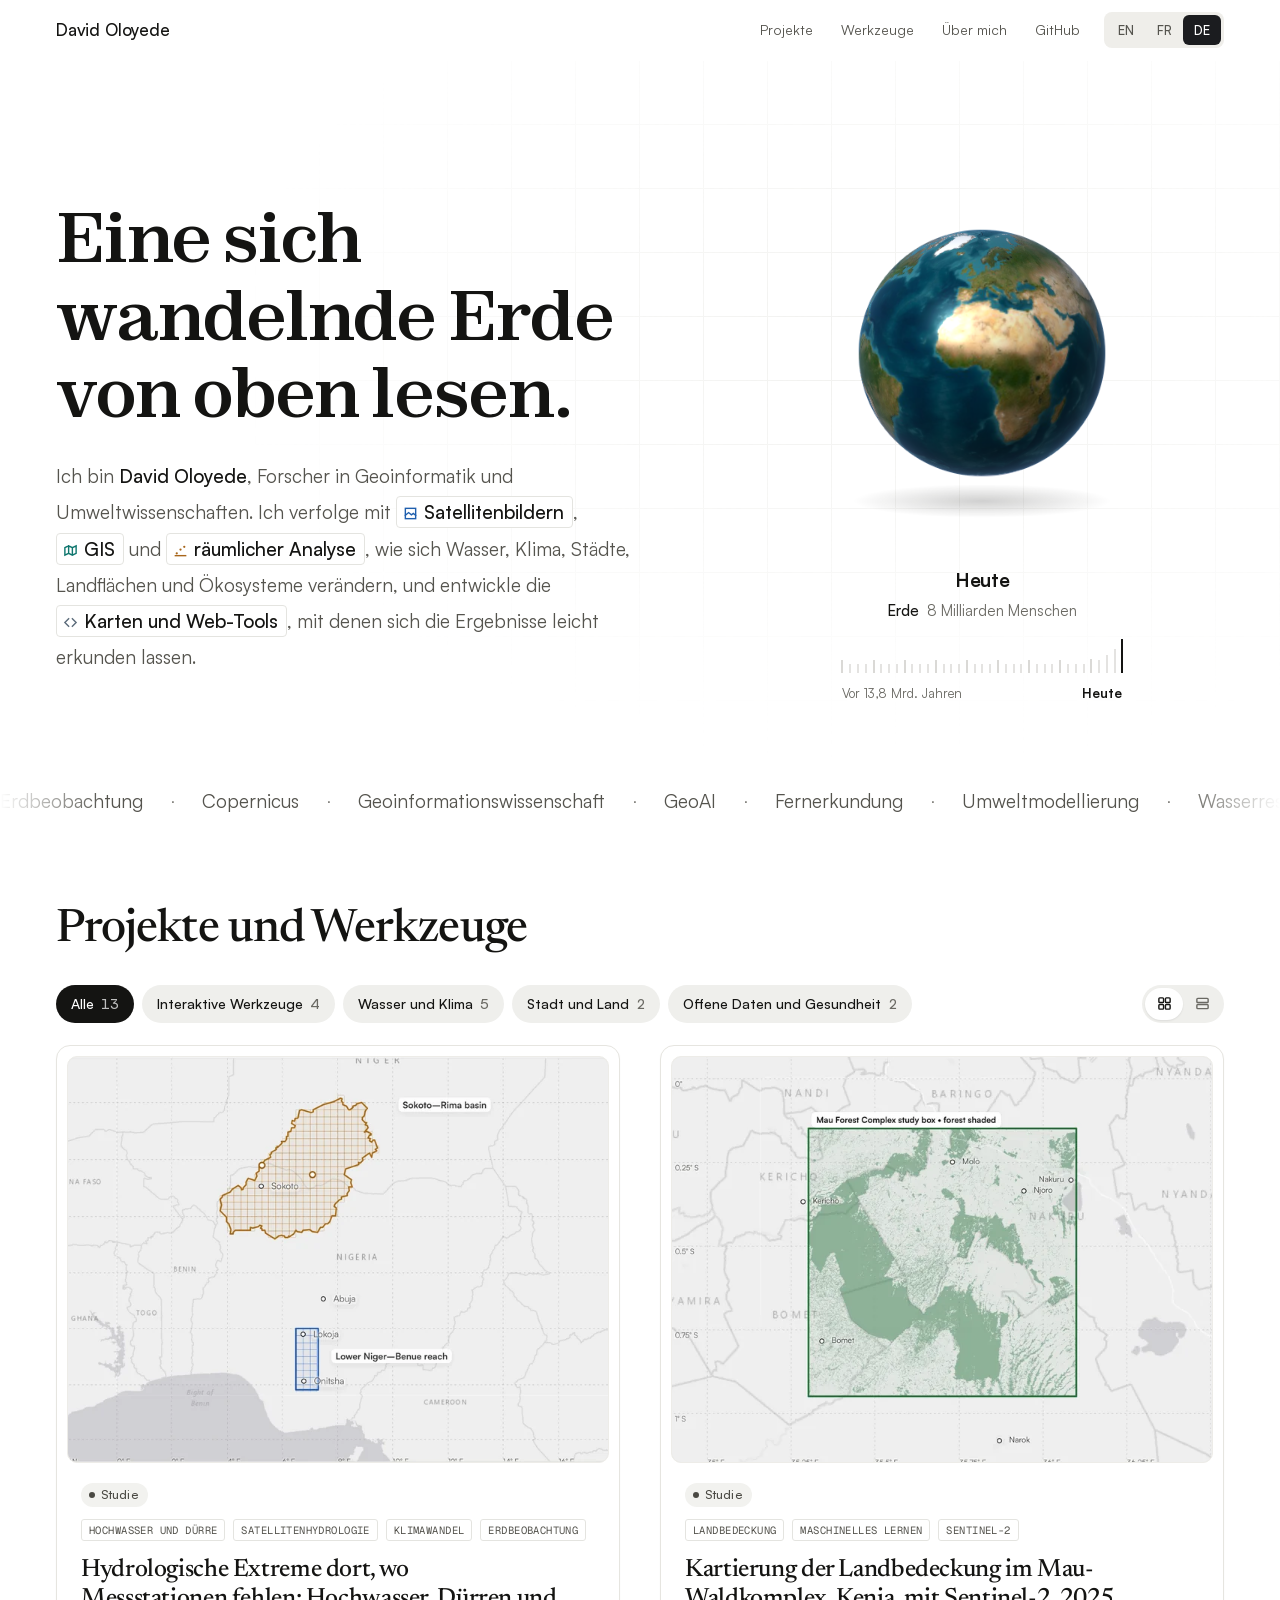
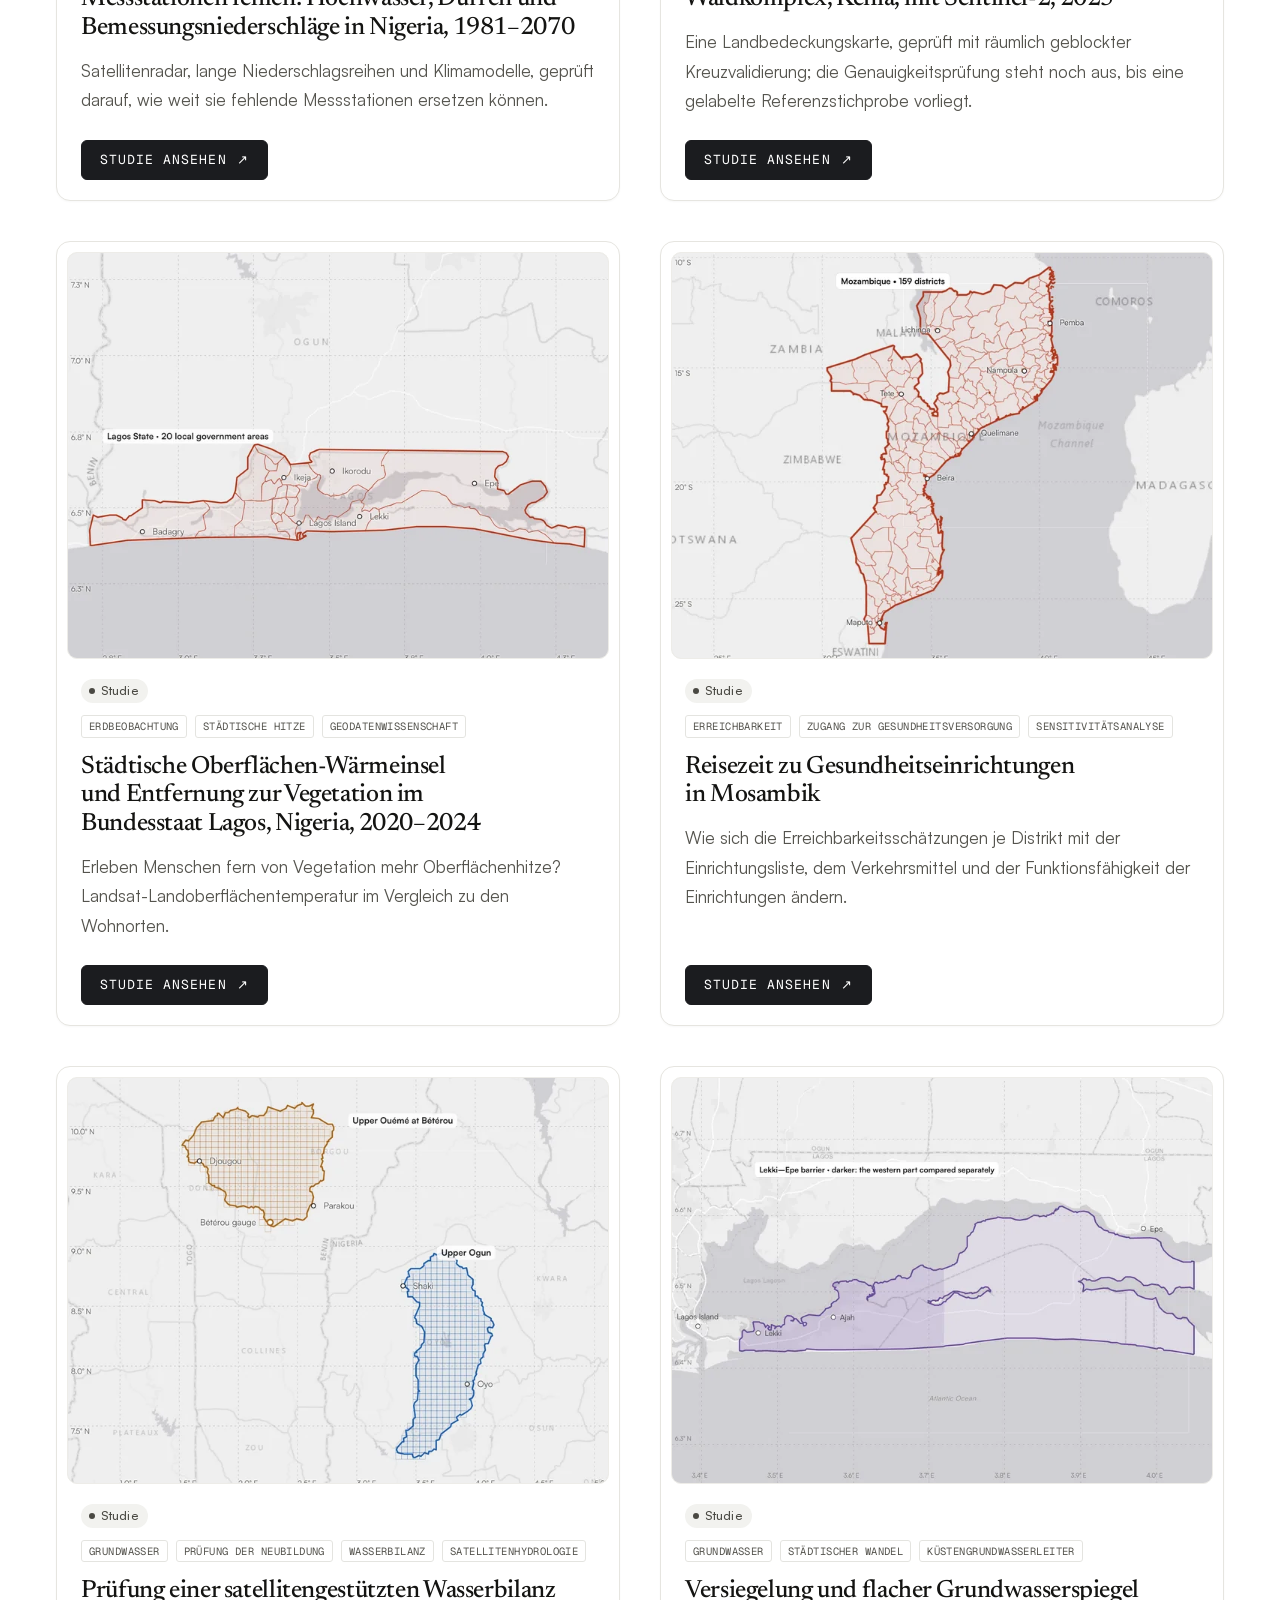
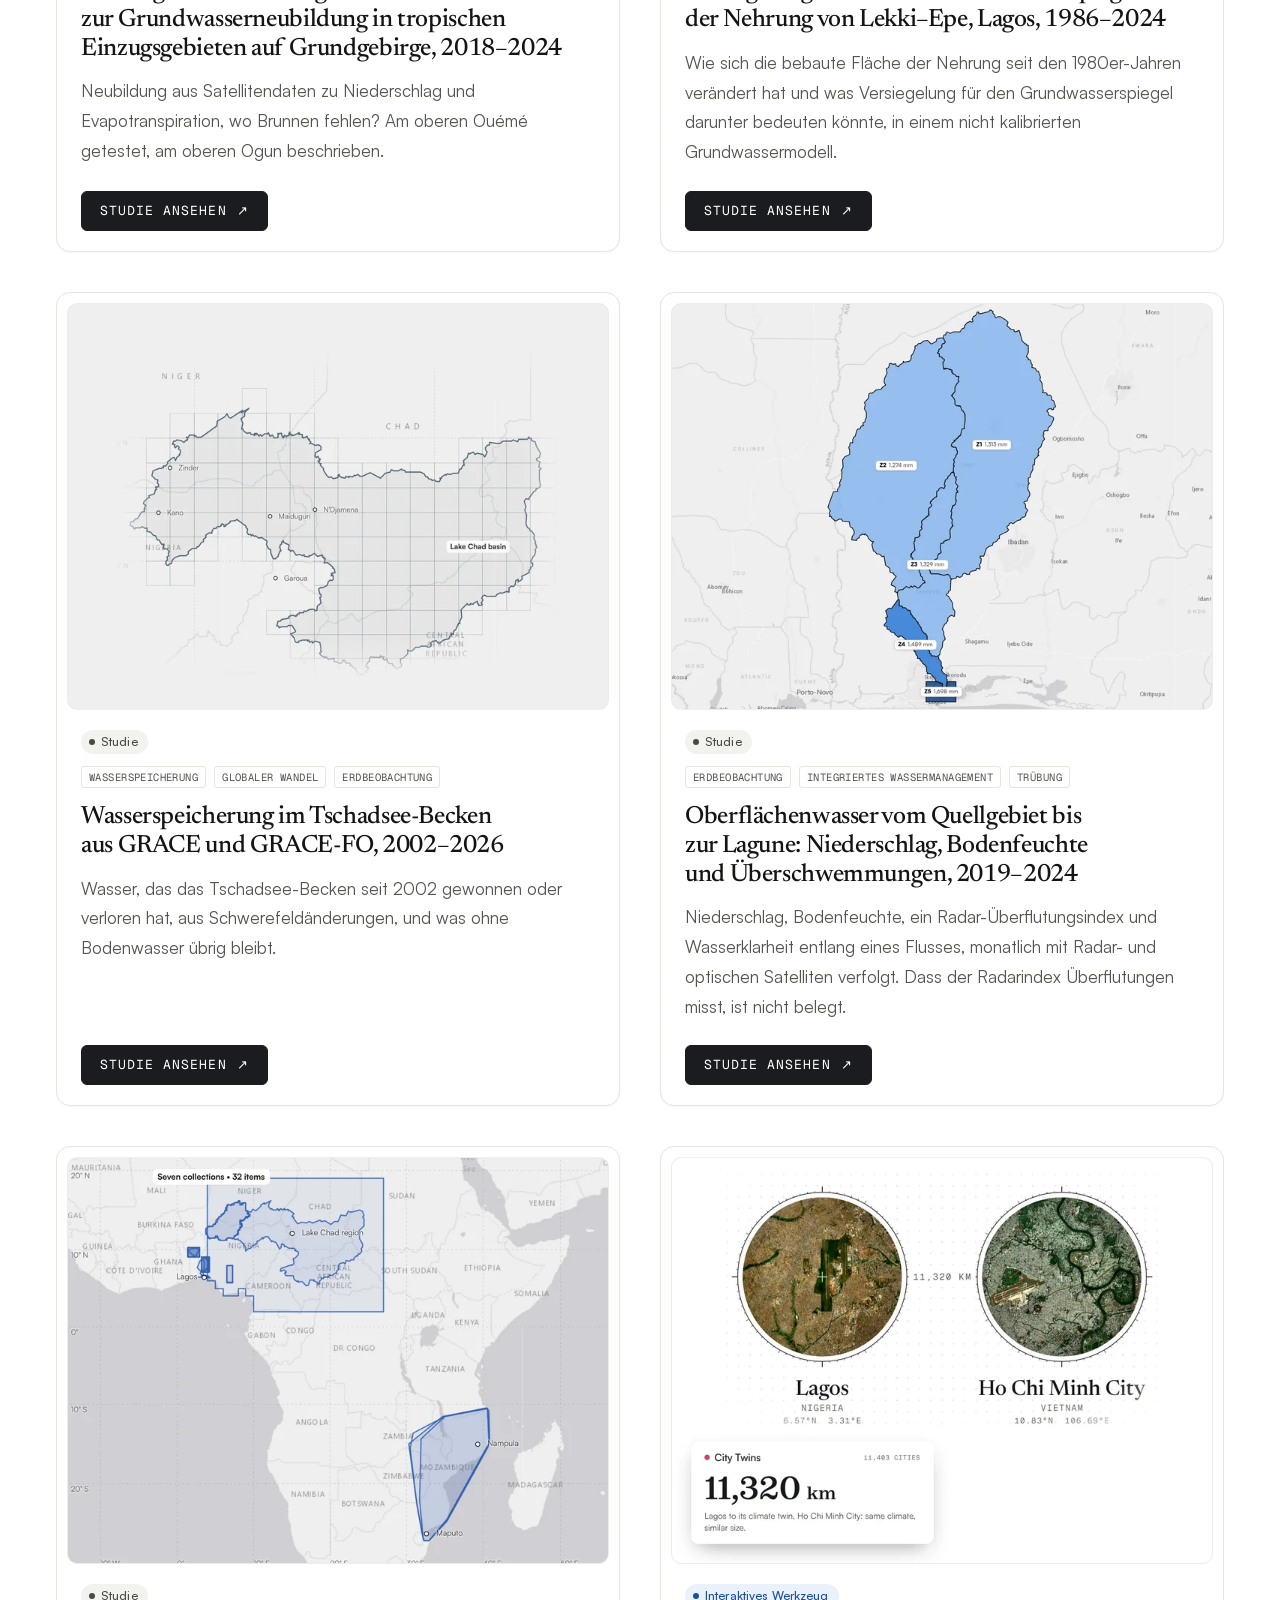
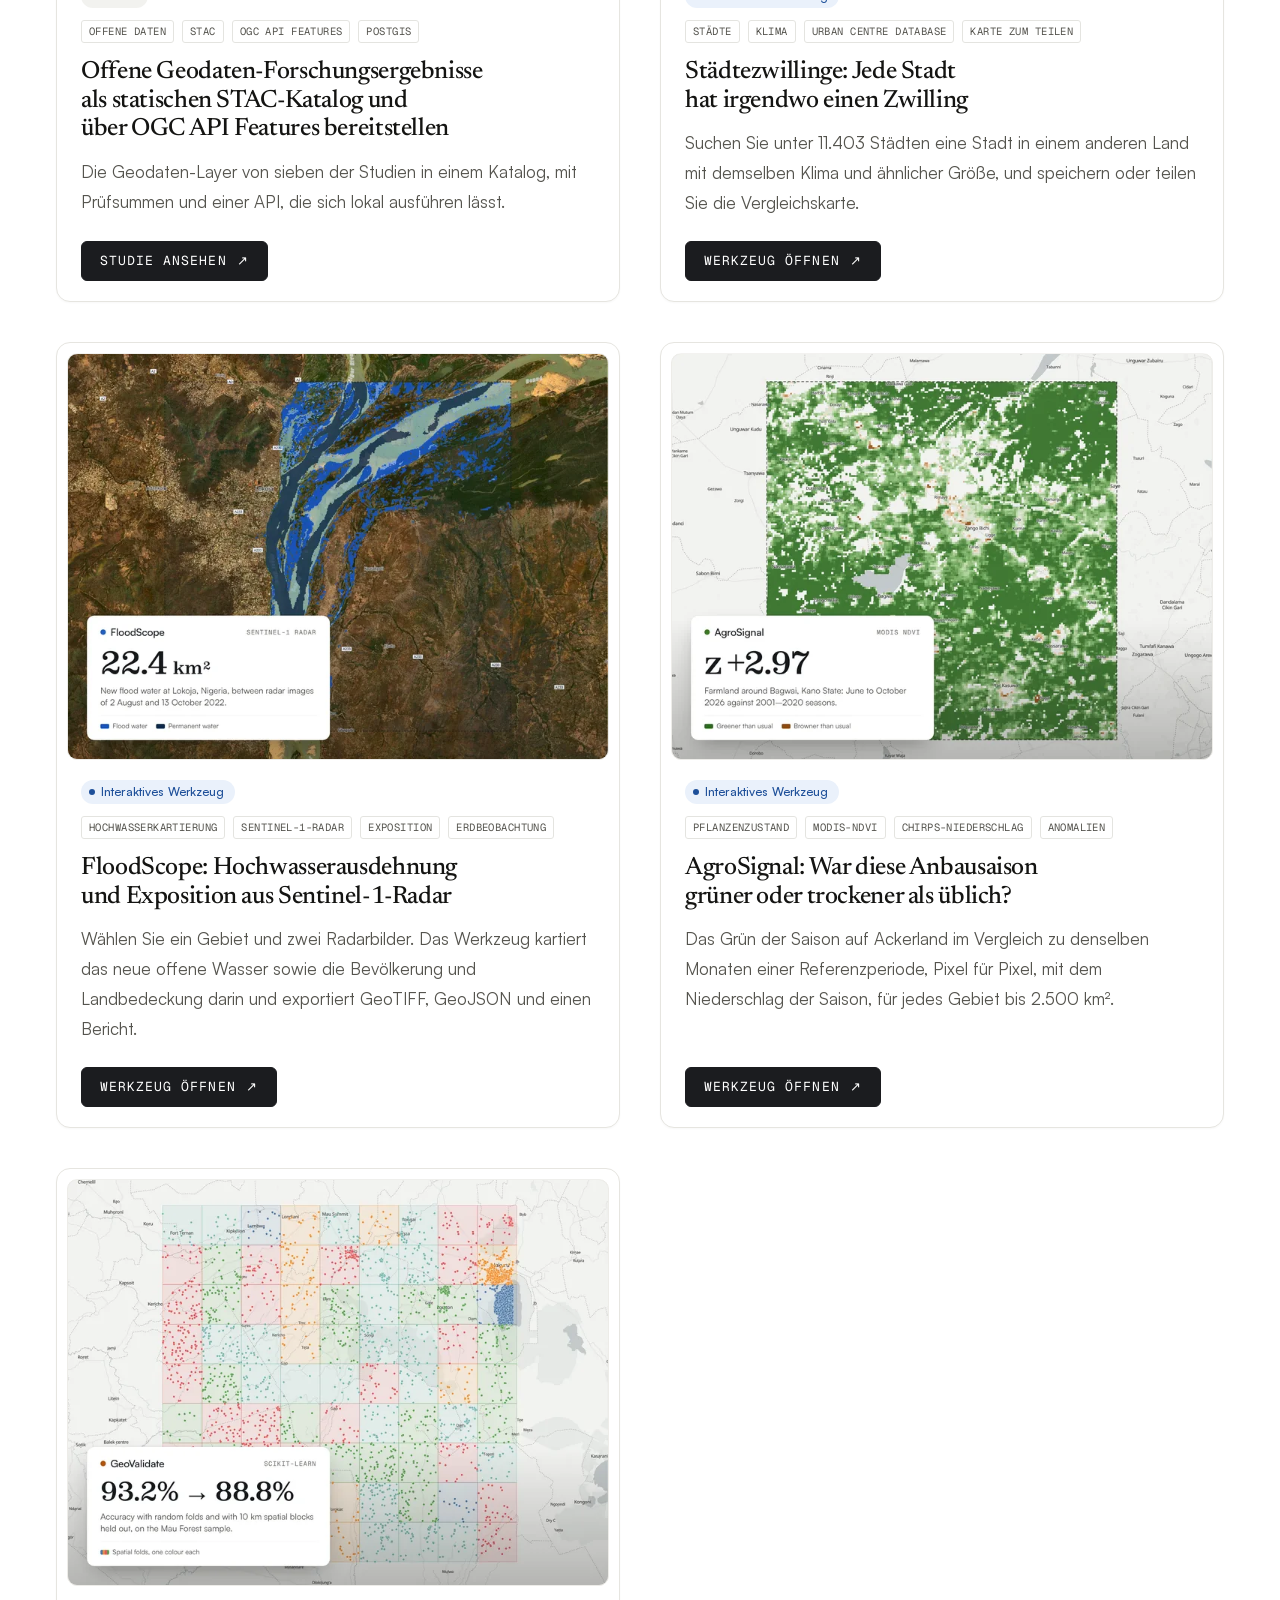
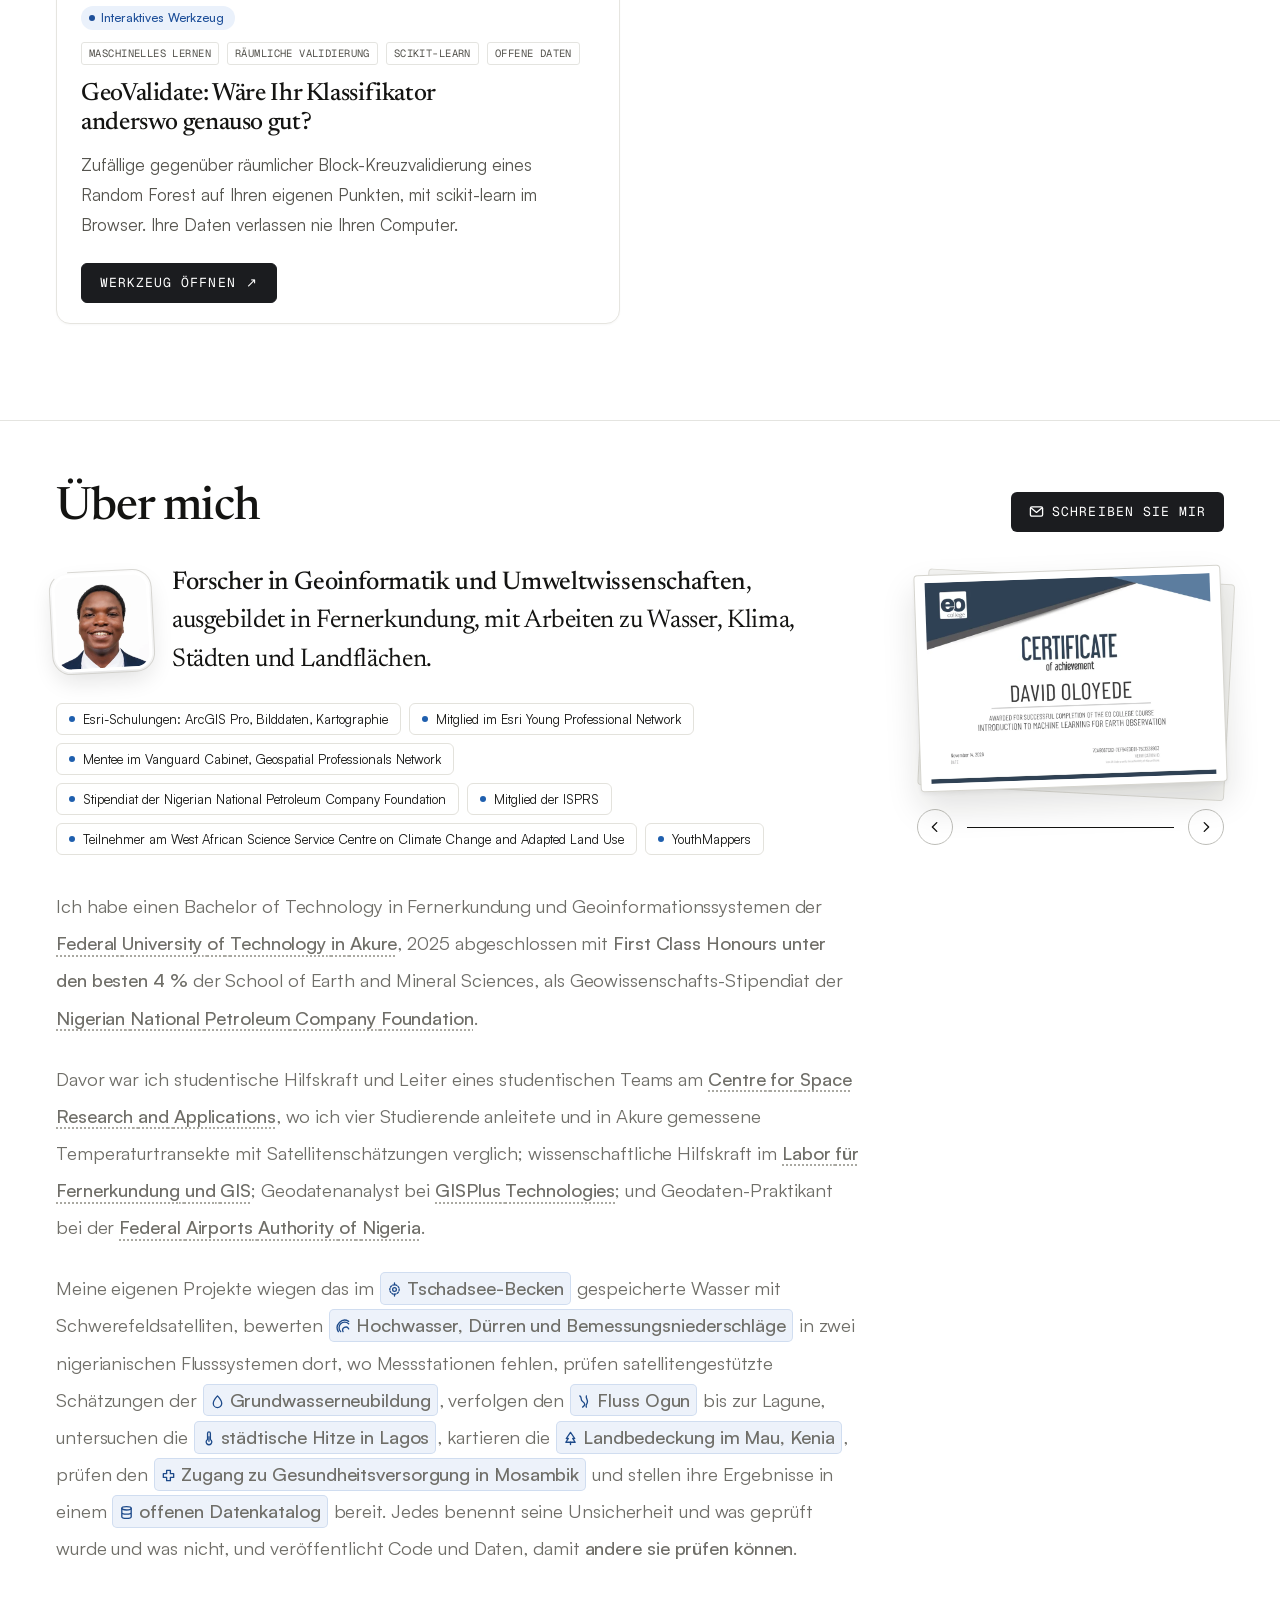
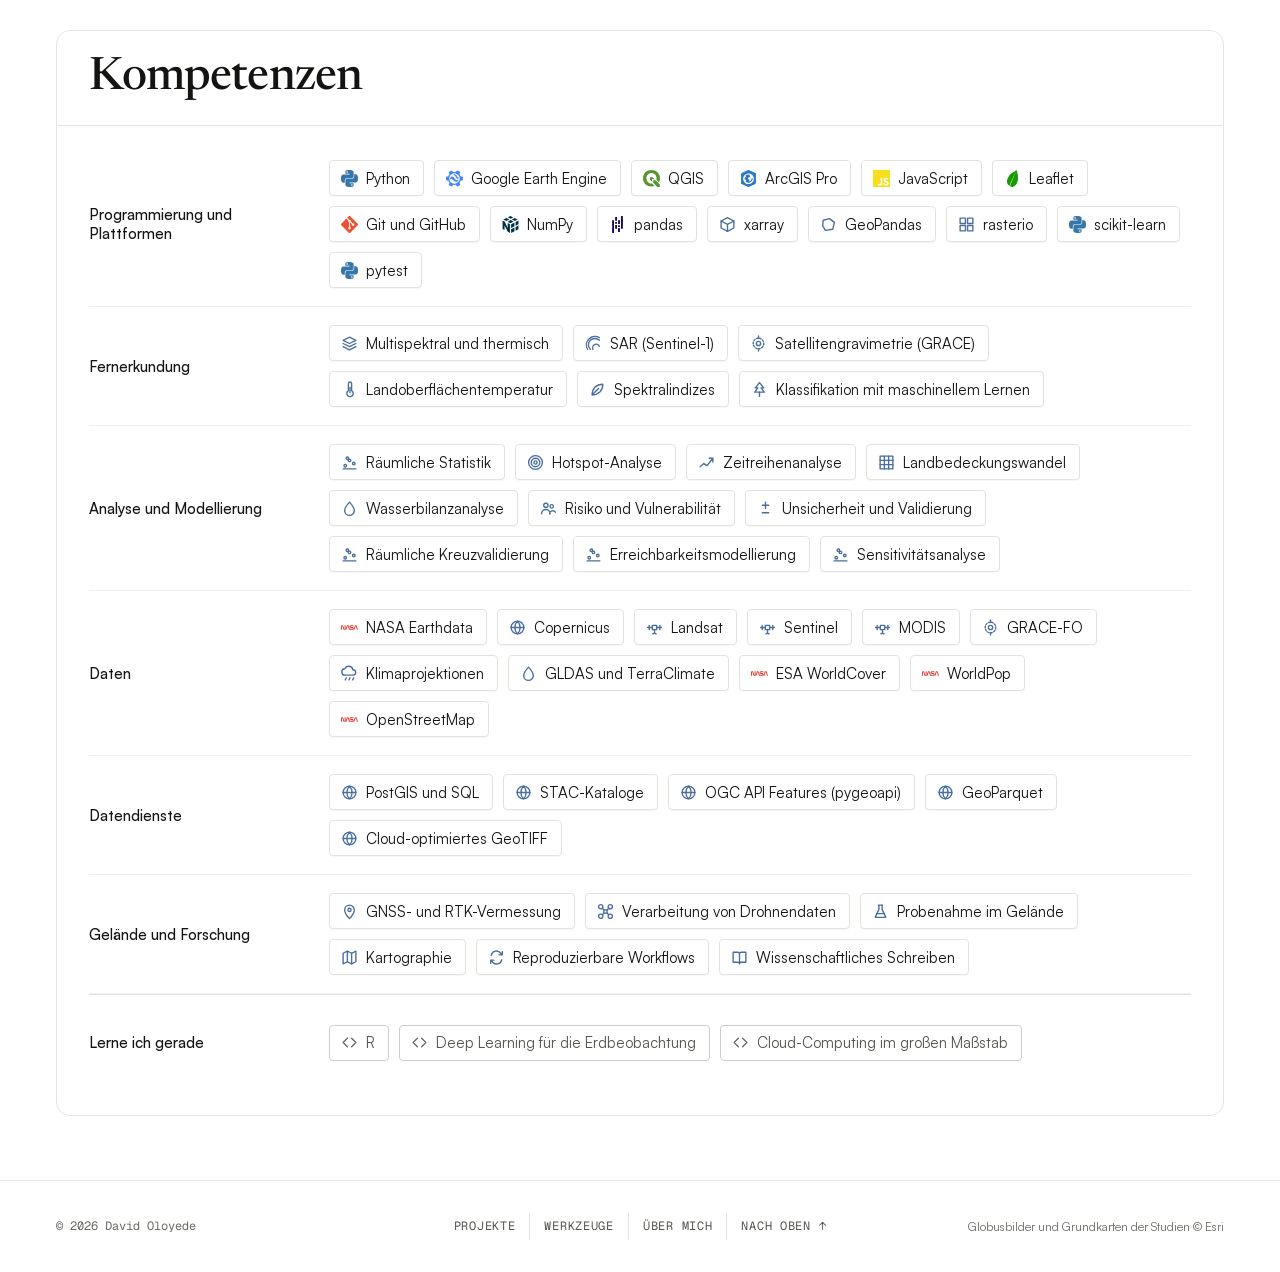
==== commit 2b88b365: "Certificates move beside the About text as one card that turns every five seconds, with arrows, swip" ====
--- a/de/index.html
+++ b/de/index.html
@@ -208,6 +208,15 @@
       <p class="ab-p1">Ich habe einen Bachelor of Technology in Fernerkundung und Geoinformationssystemen der <span class="nw"><b class="org">Federal University of Technology in Akure</b>,</span> 2025 abgeschlossen mit <b>First Class Honours unter den besten 4 %</b> der School of Earth and Mineral Sciences, als Geowissenschafts-Stipendiat der <span class="nw"><b class="org">Nigerian National Petroleum Company Foundation</b>.</span></p>
       <p class="ab-p2">Davor war ich studentische Hilfskraft und Leiter eines studentischen Teams am <span class="nw"><b class="org">Centre for Space Research and Applications</b>,</span> wo ich vier Studierende anleitete und in Akure gemessene Temperaturtransekte mit Satellitenschätzungen verglich; wissenschaftliche Hilfskraft im <span class="nw"><b class="org">Labor für Fernerkundung und GIS</b>;</span> Geodatenanalyst bei <span class="nw"><b class="org">GISPlus Technologies</b>;</span> und Geodaten-Praktikant bei der <span class="nw"><b class="org">Federal Airports Authority of Nigeria</b>.</span></p>
       <p class="ab-p3">Meine eigenen Projekte wiegen das im <a class="ab-chip" href="#study-04"><svg viewBox="0 0 16 16" aria-hidden="true"><circle cx="8" cy="8" r="2"/><circle cx="8" cy="8" r="5" stroke-dasharray="1.5 1.5"/><path d="M8 1v2M8 13v2"/></svg>Tschadsee-Becken</a> gespeicherte Wasser mit Schwerefeldsatelliten, bewerten <a class="ab-chip" href="#study-01"><svg viewBox="0 0 16 16" aria-hidden="true"><path d="M2.5 13.5A8 8 0 0 1 13.5 2.5M5 13.5A5.5 5.5 0 0 1 13.5 5M7.5 13.5a3 3 0 0 1 6-3"/></svg>Hochwasser, Dürren und Bemessungsniederschläge</a> in zwei nigerianischen Flusssystemen dort, wo Messstationen fehlen, prüfen satellitengestützte Schätzungen der <span class="nw"><a class="ab-chip" href="#study-03"><svg viewBox="0 0 16 16" aria-hidden="true"><path d="M8 2s4.5 4.8 4.5 8a4.5 4.5 0 0 1-9 0C3.5 6.8 8 2 8 2z"/></svg>Grundwasserneubildung</a>,</span> verfolgen den <a class="ab-chip" href="#study-02"><svg viewBox="0 0 16 16" aria-hidden="true"><path d="M3 2c3 2 0 4 3 6s3 4 0 6M10 2c-1 3 2 4 1 7s-2 3-1 5"/></svg>Fluss Ogun</a> bis zur Lagune, untersuchen die <span class="nw"><a class="ab-chip" href="#study-05"><svg viewBox="0 0 16 16" aria-hidden="true"><path d="M7 2.5a1.5 1.5 0 0 1 3 0v6.6a3 3 0 1 1-3 0z"/><path d="M8.5 6v5"/></svg>städtische Hitze in Lagos</a>,</span> kartieren die <span class="nw"><a class="ab-chip" href="#study-07"><svg viewBox="0 0 16 16" aria-hidden="true"><path d="M8 1.5 3.5 8h2.2L3 12h10l-2.7-4h2.2z"/><path d="M8 12v2.5"/></svg>Landbedeckung im Mau, Kenia</a>,</span> prüfen den <a class="ab-chip" href="#study-08"><svg viewBox="0 0 16 16" aria-hidden="true"><path d="M6 2.5h4v3.5h3.5v4H10v3.5H6V10H2.5V6H6z"/></svg>Zugang zu Gesundheitsversorgung in Mosambik</a> und stellen ihre Ergebnisse in einem <a class="ab-chip" href="#study-09"><svg viewBox="0 0 16 16" aria-hidden="true"><ellipse cx="8" cy="3.5" rx="5" ry="1.8"/><path d="M3 3.5v9c0 1 2.2 1.8 5 1.8s5-.8 5-1.8v-9M3 8c0 1 2.2 1.8 5 1.8S13 9 13 8"/></svg>offenen Datenkatalog</a> bereit. Jedes benennt seine Unsicherheit und was geprüft wurde und was nicht, und veröffentlicht Code und Daten, damit <span class="nw"><b>andere sie prüfen können</b>.</span></p>
+      <section class="cx" id="certificates" aria-labelledby="cx-title">
+        <h3 class="vh" id="cx-title">Zertifikate</h3>
+        <div class="cx-stage"><span class="cx-sheet" aria-hidden="true"></span><div class="cx-cards"><img src="../assets/certificates/flood-hazard-and-exposure-mapping.webp" alt="Zertifikat: Flood Hazard and Exposure Mapping, UNESCO" width="900" height="637" loading="lazy" decoding="async" draggable="false" class="on"><img src="../assets/certificates/hec-hms.webp" alt="Zertifikat: Hydrologic Modeling with HEC-HMS, UNESCO" width="900" height="637" loading="lazy" decoding="async" draggable="false" aria-hidden="true"><img src="../assets/certificates/machine-learning-for-earth-observation.webp" alt="Zertifikat: Introduction to Machine Learning for Earth Observation, EO College" width="900" height="637" loading="lazy" decoding="async" draggable="false" aria-hidden="true"><img src="../assets/certificates/cubes-and-clouds.webp" alt="Zertifikat: Cubes &amp; Clouds, EO College" width="900" height="637" loading="lazy" decoding="async" draggable="false" aria-hidden="true"><img src="../assets/certificates/land-in-focus-wet-ecosystems.webp" alt="Zertifikat: Land in Focus: Wet Ecosystems, EO College" width="900" height="637" loading="lazy" decoding="async" draggable="false" aria-hidden="true"><img src="../assets/certificates/copernicus-and-sentinel-data.webp" alt="Zertifikat: Exploration of Copernicus and Sentinel Data, ITC (Universität Twente) und Geoversity" width="900" height="637" loading="lazy" decoding="async" draggable="false" aria-hidden="true"><img src="../assets/certificates/water-productivity-in-practice.webp" alt="Zertifikat: Water Productivity in Practice, IHE Delft und Wageningen University &amp; Research" width="900" height="637" loading="lazy" decoding="async" draggable="false" aria-hidden="true"><img src="../assets/certificates/python-wapor.webp" alt="Zertifikat: Python for Geospatial Analyses Using WaPOR Data, FAO und IHE Delft" width="900" height="637" loading="lazy" decoding="async" draggable="false" aria-hidden="true"><img src="../assets/certificates/delta-planning-and-management.webp" alt="Zertifikat: Delta Planning and Management, IHE Delft" width="900" height="637" loading="lazy" decoding="async" draggable="false" aria-hidden="true"></div></div>
+        <div class="cx-bar" role="group" aria-label="Zertifikate durchblättern">
+          <button type="button" class="cx-step" data-step="-1" aria-label="Vorheriges Zertifikat"><svg viewBox="0 0 16 16" aria-hidden="true"><path d="M10 3 5 8l5 5"/></svg></button>
+          <span class="cx-prog" aria-hidden="true"><i></i></span>
+          <button type="button" class="cx-step" data-step="1" aria-label="Nächstes Zertifikat"><svg viewBox="0 0 16 16" aria-hidden="true"><path d="m6 3 5 5-5 5"/></svg></button>
+        </div>
+      </section>
     </div>
   </div>
     <div class="sk" id="skills" aria-labelledby="sk-title">
@@ -222,19 +231,6 @@
         <div class="sk-row"><h4 class="sk-h">Gelände und Forschung</h4><ul class="sk-list" style="--c:3"><li><svg class="sk-g" viewBox="0 0 16 16" aria-hidden="true"><path d="M8 14.5s4.5-4.2 4.5-8a4.5 4.5 0 0 0-9 0c0 3.8 4.5 8 4.5 8z"/><circle cx="8" cy="6.5" r="1.5"/></svg>GNSS- und RTK-Vermessung</li><li><svg class="sk-g" viewBox="0 0 16 16" aria-hidden="true"><circle cx="3.5" cy="3.5" r="2"/><circle cx="12.5" cy="3.5" r="2"/><circle cx="3.5" cy="12.5" r="2"/><circle cx="12.5" cy="12.5" r="2"/><rect x="6.5" y="6.5" width="3" height="3"/><path d="M5 5l1.5 1.5M11 5L9.5 6.5M5 11l1.5-1.5M11 11L9.5 9.5"/></svg>Verarbeitung von Drohnendaten</li><li><svg class="sk-g" viewBox="0 0 16 16" aria-hidden="true"><path d="M6 2h4M6.5 2v4L3 13.5h10L9.5 6V2"/><path d="M4.5 10h7"/></svg>Probenahme im Gelände</li><li><svg class="sk-g" viewBox="0 0 16 16" aria-hidden="true"><path d="M2 4l4-2 4 2 4-2v10l-4 2-4-2-4 2z"/><path d="M6 2v10M10 4v10"/></svg>Kartographie</li><li><svg class="sk-g" viewBox="0 0 16 16" aria-hidden="true"><path d="M3 6a5 5 0 0 1 9-2l1.5 1.5M13 10a5 5 0 0 1-9 2L2.5 10.5M13.5 2.5v3h-3M2.5 13.5v-3h3"/></svg>Reproduzierbare Workflows</li><li><svg class="sk-g" viewBox="0 0 16 16" aria-hidden="true"><path d="M2 3h4.5A1.5 1.5 0 0 1 8 4.5V14a1.5 1.5 0 0 0-1.5-1.5H2zM14 3H9.5A1.5 1.5 0 0 0 8 4.5V14a1.5 1.5 0 0 1 1.5-1.5H14z"/></svg>Wissenschaftliches Schreiben</li></ul></div>
         <div class="sk-row sk-row--next"><h4 class="sk-h">Lerne ich gerade</h4><ul class="sk-list" style="--c:3"><li><svg class="sk-g" viewBox="0 0 16 16" aria-hidden="true"><path d="M6 4L2 8l4 4M10 4l4 4-4 4"/></svg>R</li><li><svg class="sk-g" viewBox="0 0 16 16" aria-hidden="true"><path d="M6 4L2 8l4 4M10 4l4 4-4 4"/></svg>Deep Learning für die Erdbeobachtung</li><li><svg class="sk-g" viewBox="0 0 16 16" aria-hidden="true"><path d="M6 4L2 8l4 4M10 4l4 4-4 4"/></svg>Cloud-Computing im großen Maßstab</li></ul></div>
       </div>
-    <section class="ct reveal" id="certificates" aria-labelledby="ct-title">
-      <div class="sh sh--in"><h3 id="ct-title">Zertifikate</h3></div>
-      <div class="ct-body">
-        <div class="ct-side">
-          <div class="ct-stack"><span class="ct-b ct-b1" aria-hidden="true"></span><span class="ct-b ct-b2" aria-hidden="true"></span><img class="ct-top" src="../assets/certificates/flood-hazard-and-exposure-mapping.webp" alt="Zertifikat: Flood Hazard and Exposure Mapping, UNESCO" width="900" height="637" loading="lazy" decoding="async" draggable="false"></div>
-          <div class="ct-nav" role="group" aria-label="Zertifikate durchblättern">
-            <button type="button" class="ct-step" data-step="-1" aria-label="Vorheriges Zertifikat"><svg viewBox="0 0 16 16" aria-hidden="true"><path d="M10 3 5 8l5 5"/></svg></button>
-            <button type="button" class="ct-step" data-step="1" aria-label="Nächstes Zertifikat"><svg viewBox="0 0 16 16" aria-hidden="true"><path d="m6 3 5 5-5 5"/></svg></button>
-          </div>
-        </div>
-        <ol class="ct-list"><li><button type="button" class="ct-row" data-slug="flood-hazard-and-exposure-mapping" aria-pressed="true"><span class="ct-c">Flood Hazard and Exposure Mapping</span><span class="ct-i">UNESCO</span><span class="ct-d">Mit International Partnerships Austria und Flandern</span></button></li><li><button type="button" class="ct-row" data-slug="hec-hms" aria-pressed="false"><span class="ct-c">Hydrologic Modeling with HEC-HMS</span><span class="ct-i">UNESCO</span><span class="ct-d">Mit dem US Army Corps of Engineers und ICIWaRM</span></button></li><li><button type="button" class="ct-row" data-slug="machine-learning-for-earth-observation" aria-pressed="false"><span class="ct-c">Introduction to Machine Learning for Earth Observation</span><span class="ct-i">EO College</span><span class="ct-d">Mit der TUM und dem DLR</span></button></li><li><button type="button" class="ct-row" data-slug="cubes-and-clouds" aria-pressed="false"><span class="ct-c">Cubes &amp; Clouds</span><span class="ct-i">EO College</span><span class="ct-d">Mit der ESA und Eurac Research · 30 Stunden</span></button></li><li><button type="button" class="ct-row" data-slug="land-in-focus-wet-ecosystems" aria-pressed="false"><span class="ct-c">Land in Focus: Wet Ecosystems</span><span class="ct-i">EO College</span></button></li><li><button type="button" class="ct-row" data-slug="copernicus-and-sentinel-data" aria-pressed="false"><span class="ct-c">Exploration of Copernicus and Sentinel Data</span><span class="ct-i">ITC (Universität Twente) und Geoversity</span><span class="ct-d">8 Stunden</span></button></li><li><button type="button" class="ct-row" data-slug="water-productivity-in-practice" aria-pressed="false"><span class="ct-c">Water Productivity in Practice</span><span class="ct-i">IHE Delft und Wageningen University &amp; Research</span><span class="ct-d">Mit der FAO · 40 Stunden</span></button></li><li><button type="button" class="ct-row" data-slug="python-wapor" aria-pressed="false"><span class="ct-c">Python for Geospatial Analyses Using WaPOR Data</span><span class="ct-i">FAO und IHE Delft</span><span class="ct-d">Gefördert vom niederländischen Außenministerium</span></button></li><li><button type="button" class="ct-row" data-slug="delta-planning-and-management" aria-pressed="false"><span class="ct-c">Delta Planning and Management</span><span class="ct-i">IHE Delft</span></button></li></ol>
-      </div>
-    </section>
     </div></div></section>
 </main>
 
@@ -243,7 +239,7 @@
   <nav class="ft-nav" aria-label="Fußzeile"><a href="#studies">Projekte</a><a href="#tools" data-filter-link="tool">Werkzeuge</a><a href="#about">Über mich</a><a href="#top">Nach oben ↑</a></nav>
   <p class="f-credits">Globusbilder und Grundkarten der Studien © Esri</p>
 </div></footer>
-<script>window.SITE_ROOT = "../"; window.I18N = {"Change since 1975": "Veränderung seit 1975", "Climate type": "Klimatyp", "Population 1975": "Einwohner 1975", "Population 2025": "Einwohner 2025", "tropical rainforest": "tropischer Regenwald", "tropical monsoon": "tropischer Monsun", "tropical savanna": "tropische Savanne", "hot desert": "heiße Wüste", "cold desert": "kalte Wüste", "hot semi-arid": "heiße Steppe", "cold semi-arid": "kalte Steppe", "hot-summer Mediterranean": "mediterran, heißer Sommer", "warm-summer Mediterranean": "mediterran, warmer Sommer", "cold-summer Mediterranean": "mediterran, kühler Sommer", "humid subtropical, dry winter": "feucht-subtropisch, trockener Winter", "subtropical highland": "subtropisches Hochland", "cold subtropical highland": "kühles subtropisches Hochland", "humid subtropical": "feucht-subtropisch", "oceanic": "ozeanisch", "subpolar oceanic": "subpolar-ozeanisch", "hot-summer continental, dry summer": "kontinental, heißer trockener Sommer", "warm-summer continental, dry summer": "kontinental, warmer trockener Sommer", "subarctic, dry summer": "subarktisch, trockener Sommer", "very cold subarctic, dry summer": "sehr kalt subarktisch, trockener Sommer", "hot-summer continental, dry winter": "kontinental, heißer Sommer, trockener Winter", "warm-summer continental, dry winter": "kontinental, warmer Sommer, trockener Winter", "subarctic, dry winter": "subarktisch, trockener Winter", "very cold subarctic, dry winter": "sehr kalt subarktisch, trockener Winter", "hot-summer continental": "kontinental, heißer Sommer", "warm-summer continental": "kontinental, warmer Sommer", "subarctic": "subarktisch", "very cold subarctic": "sehr kalt subarktisch", "tundra": "Tundra", "ice cap": "Eiskappe", "Try:": "Zum Beispiel:", "Seasonal spread (SD)": "Saisonale Streuung (SD)", "Measure": "Merkmal", "Temperature": "Temperatur", "Greenness (NDVI)": "Grünwert (NDVI)", "Building height": "Gebäudehöhe", "Link copied": "Link kopiert", "No city by that name. Try a larger city nearby.": "Keine Stadt mit diesem Namen. Versuchen Sie eine größere Stadt in der Nähe.", "Saved": "Gespeichert", "The city data could not be loaded. Please reload the page.": "Die Daten konnten nicht geladen werden. Bitte laden Sie die Seite neu.", "13.8 billion years ago": "Vor 13,8 Milliarden Jahren", "4.6 billion years ago": "Vor 4,6 Milliarden Jahren", "4.5 billion years ago": "Vor 4,5 Milliarden Jahren", "4.4 billion years ago": "Vor 4,4 Milliarden Jahren", "3.5 billion years ago": "Vor 3,5 Milliarden Jahren", "2.4 billion years ago": "Vor 2,4 Milliarden Jahren", "1 billion years ago": "Vor 1 Milliarde Jahren", "650 million years ago": "Vor 650 Millionen Jahren", "540 million years ago": "Vor 540 Millionen Jahren", "385 million years ago": "Vor 385 Millionen Jahren", "250 million years ago": "Vor 250 Millionen Jahren", "66 million years ago": "Vor 66 Millionen Jahren", "20,000 years ago": "Vor 20.000 Jahren", "Today": "Heute", "Big Bang": "Urknall", "Protoplanet": "Protoplanet", "Magma ocean": "Magmaozean", "First oceans": "Erste Ozeane", "First life": "Erstes Leben", "Great Oxidation": "Große Sauerstoffkatastrophe", "Rodinia": "Rodinia", "Snowball Earth": "Schneeball Erde", "Cambrian explosion": "Kambrische Explosion", "First forests": "Erste Wälder", "Pangaea": "Pangaea", "Chicxulub": "Chicxulub", "Last Ice Age": "Letzte Eiszeit", "Earth": "Erde", "The universe begins": "Das Universum entsteht", "Dust and rock collide": "Staub und Gestein kollidieren", "The surface is molten": "Die Oberfläche ist geschmolzen", "Steam falls as rain": "Dampf fällt als Regen", "Microbes under a hazy sky": "Mikroben unter dunstigem Himmel", "Oxygen fills the air": "Sauerstoff erfüllt die Luft", "No plants yet on land": "Noch keine Pflanzen an Land", "Ice reaches the equator": "Das Eis erreicht den Äquator", "Animals fill the seas": "Tiere bevölkern die Meere", "Plants spread over land": "Pflanzen breiten sich an Land aus", "One supercontinent": "Ein einziger Superkontinent", "An asteroid ends the age of dinosaurs": "Ein Asteroid beendet das Zeitalter der Dinosaurier", "Ice sheets cover the north": "Eisschilde bedecken den Norden", "8 billion people": "8 Milliarden Menschen", "Time": "Zeit", "km² of land": "km² Landfläche", "people (WorldPop 2020)": "Einwohner (WorldPop 2020)", "of 20": "von 20", "Basemap © Esri": "Grundkarte © Esri", "Copied": "Kopiert", "Heat island": "Wärmeinsel", "Surface urban heat island (°C)": "Städtische Oberflächen-Wärmeinsel (°C)", "Population-weighted, Landsat dry seasons 2020–2024": "Bevölkerungsgewichtet, Landsat-Trockenzeiten 2020–2024", "Far from green": "Fern von Grün", "Residents beyond 300 m of vegetation (%)": "Einwohner mehr als 300 m von Vegetation entfernt (%)", "WorldPop 2020; vegetation is NDVI of at least 0.4": "WorldPop 2020; Vegetation: NDVI von mindestens 0,4", "On hot ground": "Auf heißem Boden", "Residents on hot cells (%)": "Einwohner auf heißen Zellen (%)", "Hot means at least 4 °C above the countryside": "Heiß: mindestens 4 °C über dem Umland", "Low ground": "Tiefland", "Residents on land below 10 m (%)": "Einwohner auf Land unter 10 m (%)", "Elevation above sea level": "Höhe über dem Meeresspiegel", "Residents (WorldPop 2020)": "Einwohner (WorldPop 2020)", "A modelled estimate": "Modellierte Schätzung", "Beyond 300 m of green": "Über 300 m von Grün", "of residents": "der Einwohner", "On hot cells": "Auf heißen Zellen", "Below 10 m": "Unter 10 m", "{n} shown": "{n} angezeigt", "No exact match. Closest names:": "Kein genauer Treffer. Ähnlichste Namen:", "Certificate:": "Zertifikat:"};</script>
+<script>window.SITE_ROOT = "../"; window.I18N = {"Change since 1975": "Veränderung seit 1975", "Climate type": "Klimatyp", "Population 1975": "Einwohner 1975", "Population 2025": "Einwohner 2025", "tropical rainforest": "tropischer Regenwald", "tropical monsoon": "tropischer Monsun", "tropical savanna": "tropische Savanne", "hot desert": "heiße Wüste", "cold desert": "kalte Wüste", "hot semi-arid": "heiße Steppe", "cold semi-arid": "kalte Steppe", "hot-summer Mediterranean": "mediterran, heißer Sommer", "warm-summer Mediterranean": "mediterran, warmer Sommer", "cold-summer Mediterranean": "mediterran, kühler Sommer", "humid subtropical, dry winter": "feucht-subtropisch, trockener Winter", "subtropical highland": "subtropisches Hochland", "cold subtropical highland": "kühles subtropisches Hochland", "humid subtropical": "feucht-subtropisch", "oceanic": "ozeanisch", "subpolar oceanic": "subpolar-ozeanisch", "hot-summer continental, dry summer": "kontinental, heißer trockener Sommer", "warm-summer continental, dry summer": "kontinental, warmer trockener Sommer", "subarctic, dry summer": "subarktisch, trockener Sommer", "very cold subarctic, dry summer": "sehr kalt subarktisch, trockener Sommer", "hot-summer continental, dry winter": "kontinental, heißer Sommer, trockener Winter", "warm-summer continental, dry winter": "kontinental, warmer Sommer, trockener Winter", "subarctic, dry winter": "subarktisch, trockener Winter", "very cold subarctic, dry winter": "sehr kalt subarktisch, trockener Winter", "hot-summer continental": "kontinental, heißer Sommer", "warm-summer continental": "kontinental, warmer Sommer", "subarctic": "subarktisch", "very cold subarctic": "sehr kalt subarktisch", "tundra": "Tundra", "ice cap": "Eiskappe", "Try:": "Zum Beispiel:", "Seasonal spread (SD)": "Saisonale Streuung (SD)", "Measure": "Merkmal", "Temperature": "Temperatur", "Greenness (NDVI)": "Grünwert (NDVI)", "Building height": "Gebäudehöhe", "Link copied": "Link kopiert", "No city by that name. Try a larger city nearby.": "Keine Stadt mit diesem Namen. Versuchen Sie eine größere Stadt in der Nähe.", "Saved": "Gespeichert", "The city data could not be loaded. Please reload the page.": "Die Daten konnten nicht geladen werden. Bitte laden Sie die Seite neu.", "13.8 billion years ago": "Vor 13,8 Milliarden Jahren", "4.6 billion years ago": "Vor 4,6 Milliarden Jahren", "4.5 billion years ago": "Vor 4,5 Milliarden Jahren", "4.4 billion years ago": "Vor 4,4 Milliarden Jahren", "3.5 billion years ago": "Vor 3,5 Milliarden Jahren", "2.4 billion years ago": "Vor 2,4 Milliarden Jahren", "1 billion years ago": "Vor 1 Milliarde Jahren", "650 million years ago": "Vor 650 Millionen Jahren", "540 million years ago": "Vor 540 Millionen Jahren", "385 million years ago": "Vor 385 Millionen Jahren", "250 million years ago": "Vor 250 Millionen Jahren", "66 million years ago": "Vor 66 Millionen Jahren", "20,000 years ago": "Vor 20.000 Jahren", "Today": "Heute", "Big Bang": "Urknall", "Protoplanet": "Protoplanet", "Magma ocean": "Magmaozean", "First oceans": "Erste Ozeane", "First life": "Erstes Leben", "Great Oxidation": "Große Sauerstoffkatastrophe", "Rodinia": "Rodinia", "Snowball Earth": "Schneeball Erde", "Cambrian explosion": "Kambrische Explosion", "First forests": "Erste Wälder", "Pangaea": "Pangaea", "Chicxulub": "Chicxulub", "Last Ice Age": "Letzte Eiszeit", "Earth": "Erde", "The universe begins": "Das Universum entsteht", "Dust and rock collide": "Staub und Gestein kollidieren", "The surface is molten": "Die Oberfläche ist geschmolzen", "Steam falls as rain": "Dampf fällt als Regen", "Microbes under a hazy sky": "Mikroben unter dunstigem Himmel", "Oxygen fills the air": "Sauerstoff erfüllt die Luft", "No plants yet on land": "Noch keine Pflanzen an Land", "Ice reaches the equator": "Das Eis erreicht den Äquator", "Animals fill the seas": "Tiere bevölkern die Meere", "Plants spread over land": "Pflanzen breiten sich an Land aus", "One supercontinent": "Ein einziger Superkontinent", "An asteroid ends the age of dinosaurs": "Ein Asteroid beendet das Zeitalter der Dinosaurier", "Ice sheets cover the north": "Eisschilde bedecken den Norden", "8 billion people": "8 Milliarden Menschen", "Time": "Zeit", "km² of land": "km² Landfläche", "people (WorldPop 2020)": "Einwohner (WorldPop 2020)", "of 20": "von 20", "Basemap © Esri": "Grundkarte © Esri", "Copied": "Kopiert", "Heat island": "Wärmeinsel", "Surface urban heat island (°C)": "Städtische Oberflächen-Wärmeinsel (°C)", "Population-weighted, Landsat dry seasons 2020–2024": "Bevölkerungsgewichtet, Landsat-Trockenzeiten 2020–2024", "Far from green": "Fern von Grün", "Residents beyond 300 m of vegetation (%)": "Einwohner mehr als 300 m von Vegetation entfernt (%)", "WorldPop 2020; vegetation is NDVI of at least 0.4": "WorldPop 2020; Vegetation: NDVI von mindestens 0,4", "On hot ground": "Auf heißem Boden", "Residents on hot cells (%)": "Einwohner auf heißen Zellen (%)", "Hot means at least 4 °C above the countryside": "Heiß: mindestens 4 °C über dem Umland", "Low ground": "Tiefland", "Residents on land below 10 m (%)": "Einwohner auf Land unter 10 m (%)", "Elevation above sea level": "Höhe über dem Meeresspiegel", "Residents (WorldPop 2020)": "Einwohner (WorldPop 2020)", "A modelled estimate": "Modellierte Schätzung", "Beyond 300 m of green": "Über 300 m von Grün", "of residents": "der Einwohner", "On hot cells": "Auf heißen Zellen", "Below 10 m": "Unter 10 m", "{n} shown": "{n} angezeigt", "No exact match. Closest names:": "Kein genauer Treffer. Ähnlichste Namen:"};</script>
 <script src="../script.js" defer></script>
 <script src="../globe.js" defer></script>
 </body>
--- a/styles.css
+++ b/styles.css
@@ -1088,60 +1088,35 @@
 .twin-page .sh h1 { font-family: 'Newsreader', var(--display); font-weight: 500; font-size: clamp(2rem, 3.6vw, 2.875rem); letter-spacing: -.02em; line-height: 1; margin: 0; }
 .twin-page main { padding-top: var(--s-6); }
 
-/* ---------- Certificates: a large certificate beside a compact index; hover, click or the arrows choose which one shows ---------- */
-.ct { position: relative; max-width: 76rem; margin: var(--s-8) auto 0; border-block: 1px dashed #d4d3cd; }
-.ct-body { display: grid; grid-template-columns: minmax(0, 1.05fr) minmax(0, 1fr); gap: clamp(32px, 5vw, 72px); align-items: start; padding: var(--s-6) var(--s-6) var(--s-6); }
-.ct-side { position: sticky; top: 96px; }
-.ct-stack { position: relative; aspect-ratio: 900 / 637; }
-.ct-b, .ct-top { position: absolute; inset: 0; width: 100%; height: 100%; border-radius: 6px; background: #fff; }
-.ct-b { border: 1px solid #dddcd6; }
-.ct-b1 { transform: rotate(-3deg) translate(-10px, 8px); background: #f6f6f3; }
-.ct-b2 { transform: rotate(2deg) translate(10px, 6px); background: #fbfbf9; }
-.ct-top { object-fit: contain; border: 1px solid #d6d5cf; box-shadow: 0 2px 4px rgba(20, 20, 18, .06), 0 28px 50px -24px rgba(20, 20, 18, .45); user-select: none; -webkit-user-drag: none; }
-.ct-nav { display: flex; align-items: center; justify-content: center; gap: 14px; margin-top: 26px; }
-.ct-side { scroll-margin-top: 64px; }
-.ct-step { display: grid; place-items: center; width: 40px; height: 40px; border: 1px solid var(--line); border-radius: 999px; background: #fff; color: var(--ink); cursor: pointer; transition: border-color .2s, background .2s; }
-.ct-step svg { width: 16px; height: 16px; fill: none; stroke: currentColor; stroke-width: 1.8; stroke-linecap: round; stroke-linejoin: round; }
-.ct-step:hover { border-color: var(--ink); background: #f7f7f5; }
-.ct-step:focus-visible { outline: 2px solid var(--accent); outline-offset: 2px; }
-.ct-list { list-style: none; margin: 0; padding: 0; border-top: 1px solid var(--rule); }
-.ct-row { display: grid; grid-template-columns: minmax(0, 1fr); width: 100%; padding: 13px 10px; border: 0; border-bottom: 1px solid var(--rule); background: none; text-align: left; font: inherit; color: inherit; cursor: pointer; transition: background .2s; }
-.ct-c { font-size: .9375rem; line-height: 1.35; }
-.ct-i { font-size: .8125rem; color: var(--ink-2); margin-top: 3px; }
-.ct-d { margin-top: 3px; font-family: var(--mono); font-size: .6875rem; letter-spacing: .04em; color: var(--ink-3); }
-.ct-row:hover, .ct-row[aria-pressed="true"] { background: #f7f7f5; }
-.ct-row { box-shadow: inset 2px 0 0 transparent; transition: background .2s, box-shadow .2s; }
-.ct-row[aria-pressed="true"] { box-shadow: inset 2px 0 0 var(--accent); }
-.ct-row[aria-pressed="true"] .ct-c { font-weight: 500; }
-.ct-row:focus-visible { outline: 2px solid var(--accent); outline-offset: -2px; }
-@media (max-width: 860px) {
-  .ct-body { grid-template-columns: 1fr; gap: 28px; padding-inline: var(--s-4); }
-  .ct-side { position: static; }
-}
-
-/* certificates: arrows only work with the script */
-html:not(.js) .ct-nav { display: none; }
-/* certificates: subtle motion. On first view the cards fan out and the rows arrive one by one; arrows nudge on hover */
-.js .ct.reveal { opacity: 1; transform: none; }
-.js .ct.reveal .ct-b, .js .ct.reveal .ct-top { transition: transform .9s var(--ease), opacity .7s var(--ease); }
-.js .ct.reveal:not(.in) .ct-b1, .js .ct.reveal:not(.in) .ct-b2 { transform: none; opacity: 0; }
-.js .ct.reveal:not(.in) .ct-top { transform: translateY(16px); opacity: 0; }
-.js .ct.reveal .ct-list li { transition: opacity .6s var(--ease), transform .6s var(--ease); }
-.js .ct.reveal:not(.in) .ct-list li { opacity: 0; transform: translateY(8px); }
-.js .ct.reveal.in .ct-list li:nth-child(2) { transition-delay: .05s; } .js .ct.reveal.in .ct-list li:nth-child(3) { transition-delay: .1s; }
-.js .ct.reveal.in .ct-list li:nth-child(4) { transition-delay: .15s; } .js .ct.reveal.in .ct-list li:nth-child(5) { transition-delay: .2s; }
-.js .ct.reveal.in .ct-list li:nth-child(6) { transition-delay: .25s; } .js .ct.reveal.in .ct-list li:nth-child(7) { transition-delay: .3s; }
-.js .ct.reveal.in .ct-list li:nth-child(8) { transition-delay: .35s; } .js .ct.reveal.in .ct-list li:nth-child(n+9) { transition-delay: .4s; }
-.js .ct.reveal.in .ct-b1, .js .ct.reveal.in .ct-b2 { transition-delay: .15s; }
-.ct-step svg { transition: transform .25s var(--ease); }
-.ct-step[data-step="-1"]:hover svg { transform: translateX(-2px); }
-.ct-step[data-step="1"]:hover svg { transform: translateX(2px); }
-.ct-stack:hover .ct-b1 { transform: rotate(-4deg) translate(-14px, 10px); }
-.ct-stack:hover .ct-b2 { transform: rotate(3deg) translate(14px, 8px); }
-@media (prefers-reduced-motion: reduce) {
-  .js .ct.reveal .ct-b, .js .ct.reveal .ct-top, .js .ct.reveal .ct-list li, .ct-step svg { transition: none; }
-  .js .ct.reveal:not(.in) .ct-b1, .js .ct.reveal:not(.in) .ct-b2, .js .ct.reveal:not(.in) .ct-top, .js .ct.reveal:not(.in) .ct-list li { opacity: 1; transform: none; }
-  .js .ct.reveal:not(.in) .ct-b1 { transform: rotate(-3deg) translate(-10px, 8px); } .js .ct.reveal:not(.in) .ct-b2 { transform: rotate(2deg) translate(10px, 6px); }
-  .ct-stack:hover .ct-b1, .ct-stack:hover .ct-b2, .ct-step:hover svg { transform: none; }
-}
-@media print { .js .ct.reveal .ct-list li, .js .ct.reveal .ct-top, .js .ct.reveal .ct-b { opacity: 1 !important; transform: none !important; } .ct-nav { display: none; } .ct-stack { break-inside: avoid; } }
+/* ---------- Certificates: one card beside the About text that turns to the next every five seconds; arrows and swipe ---------- */
+.vh { position: absolute; width: 1px; height: 1px; overflow: hidden; clip-path: inset(50%); white-space: nowrap; }
+.cx { --dur: 5s; width: min(100%, 26rem); margin: var(--s-7) auto 0; scroll-margin-top: 96px; }
+.cx-stage { position: relative; aspect-ratio: 900 / 637; touch-action: pan-y; user-select: none; -webkit-user-select: none; }
+.cx-sheet { position: absolute; inset: 0; background: #f4f4f2; border: 1px solid #dddcd6; border-radius: 4px; transform: rotate(3deg) translate(6px, 6px); transition: transform .9s var(--ease); }
+.cx-cards { position: absolute; inset: 0; }
+.cx-cards img { position: absolute; inset: 0; width: 100%; height: 100%; object-fit: contain; box-sizing: border-box; padding: 7px; background: #fff; border: 1px solid #d6d5cf; border-radius: 4px; box-shadow: 0 2px 4px rgba(20, 20, 18, .05), 0 16px 34px rgba(20, 20, 18, .13); opacity: 0; transform: translateX(var(--from, 28px)) rotate(var(--rot-in, 3deg)) scale(.97); transition: opacity .75s var(--ease), transform .9s cubic-bezier(.2, .75, .15, 1); pointer-events: none; }
+.cx-cards img.on { opacity: 1; transform: rotate(-2deg); pointer-events: auto; z-index: 2; }
+.cx-cards img.out { opacity: 0; transform: translateX(var(--to, -28px)) rotate(var(--rot-out, -6deg)) scale(.96); z-index: 1; }
+.cx[data-dir="-1"] { --from: -28px; --to: 28px; --rot-in: -6deg; --rot-out: 3deg; }
+.cx-stage:hover .cx-sheet { transform: rotate(4deg) translate(9px, 8px); }
+.cx-bar { display: flex; align-items: center; gap: 14px; margin-top: 22px; }
+.cx-step { flex: none; display: grid; place-items: center; width: 36px; height: 36px; padding: 0; border: 1px solid var(--line); border-radius: 50%; background: #fff; color: var(--ink); cursor: pointer; transition: border-color .2s, background .2s, transform .2s var(--ease); }
+.cx-step svg { width: 14px; height: 14px; fill: none; stroke: currentColor; stroke-width: 1.6; stroke-linecap: round; stroke-linejoin: round; transition: transform .25s var(--ease); }
+.cx-step:hover { border-color: var(--ink); }
+.cx-step:active { transform: scale(.94); }
+.cx-step[data-step="-1"]:hover svg { transform: translateX(-2px); }
+.cx-step[data-step="1"]:hover svg { transform: translateX(2px); }
+.cx-step:focus-visible { outline: 2px solid var(--accent); outline-offset: 2px; }
+.cx-prog { flex: 1; height: 1px; background: var(--rule); overflow: hidden; }
+.cx-prog i { display: block; height: 100%; background: var(--ink); transform-origin: left; transform: scaleX(0); }
+.cx.run .cx-prog i { animation: cxProg var(--dur) linear forwards; }
+.cx.hold .cx-prog i { animation-play-state: paused; }
+@keyframes cxProg { to { transform: scaleX(1); } }
+html:not(.js) .cx-bar { display: none; }
+@media (min-width: 980px) {
+  .ab-text { display: grid; grid-template-columns: minmax(0, 1fr) clamp(17rem, 24vw, 23rem); column-gap: clamp(40px, 4.5vw, 72px); align-items: start; }
+  .ab-text > * { grid-column: 1; }
+  .ab-text > .cx { grid-column: 2; grid-row: 1 / span 6; position: sticky; top: 120px; width: 100%; margin: 6px 0 0; }
+}
+@media (prefers-reduced-motion: reduce) { .cx-cards img, .cx-sheet { transition: opacity .2s; transform: rotate(-2deg) !important; } .cx-sheet { transform: rotate(3deg) translate(6px, 6px) !important; } .cx .cx-prog { visibility: hidden; } }
+@media print { .cx-bar { display: none; } .cx { break-inside: avoid; } }
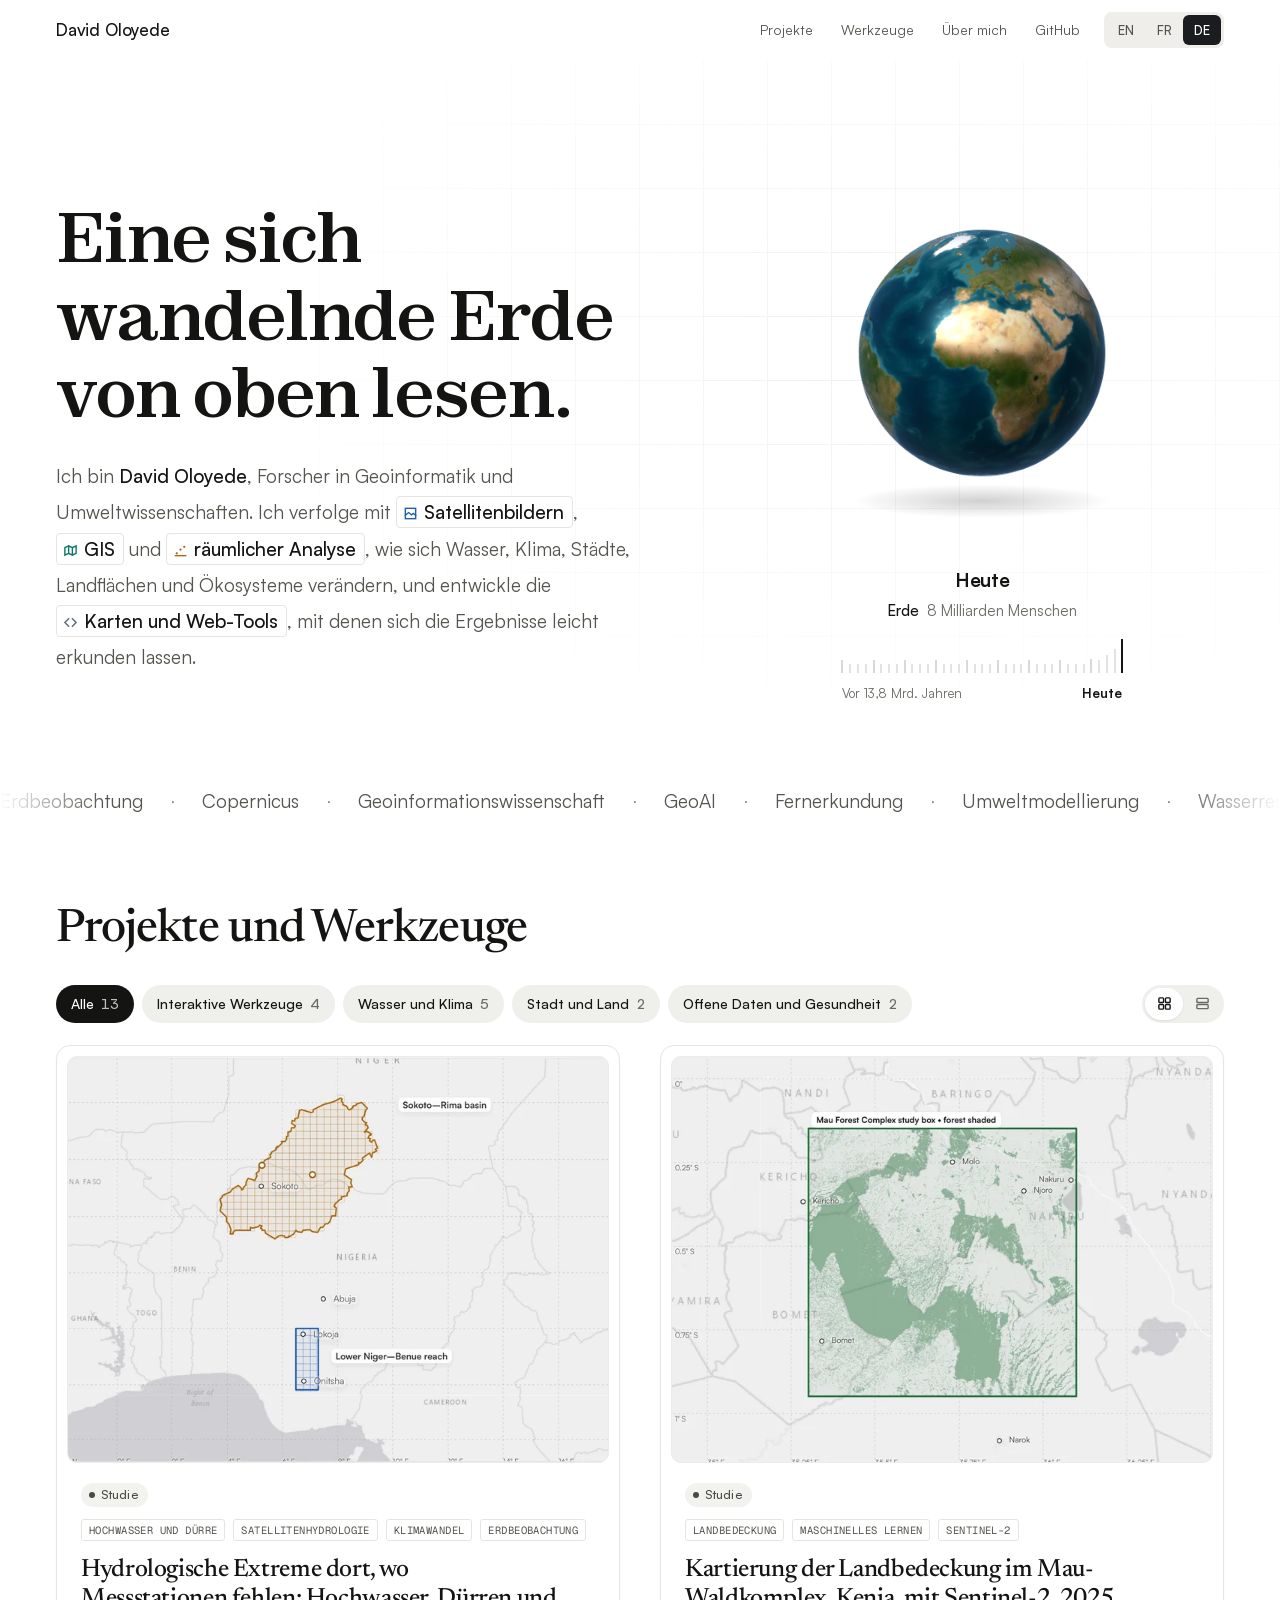
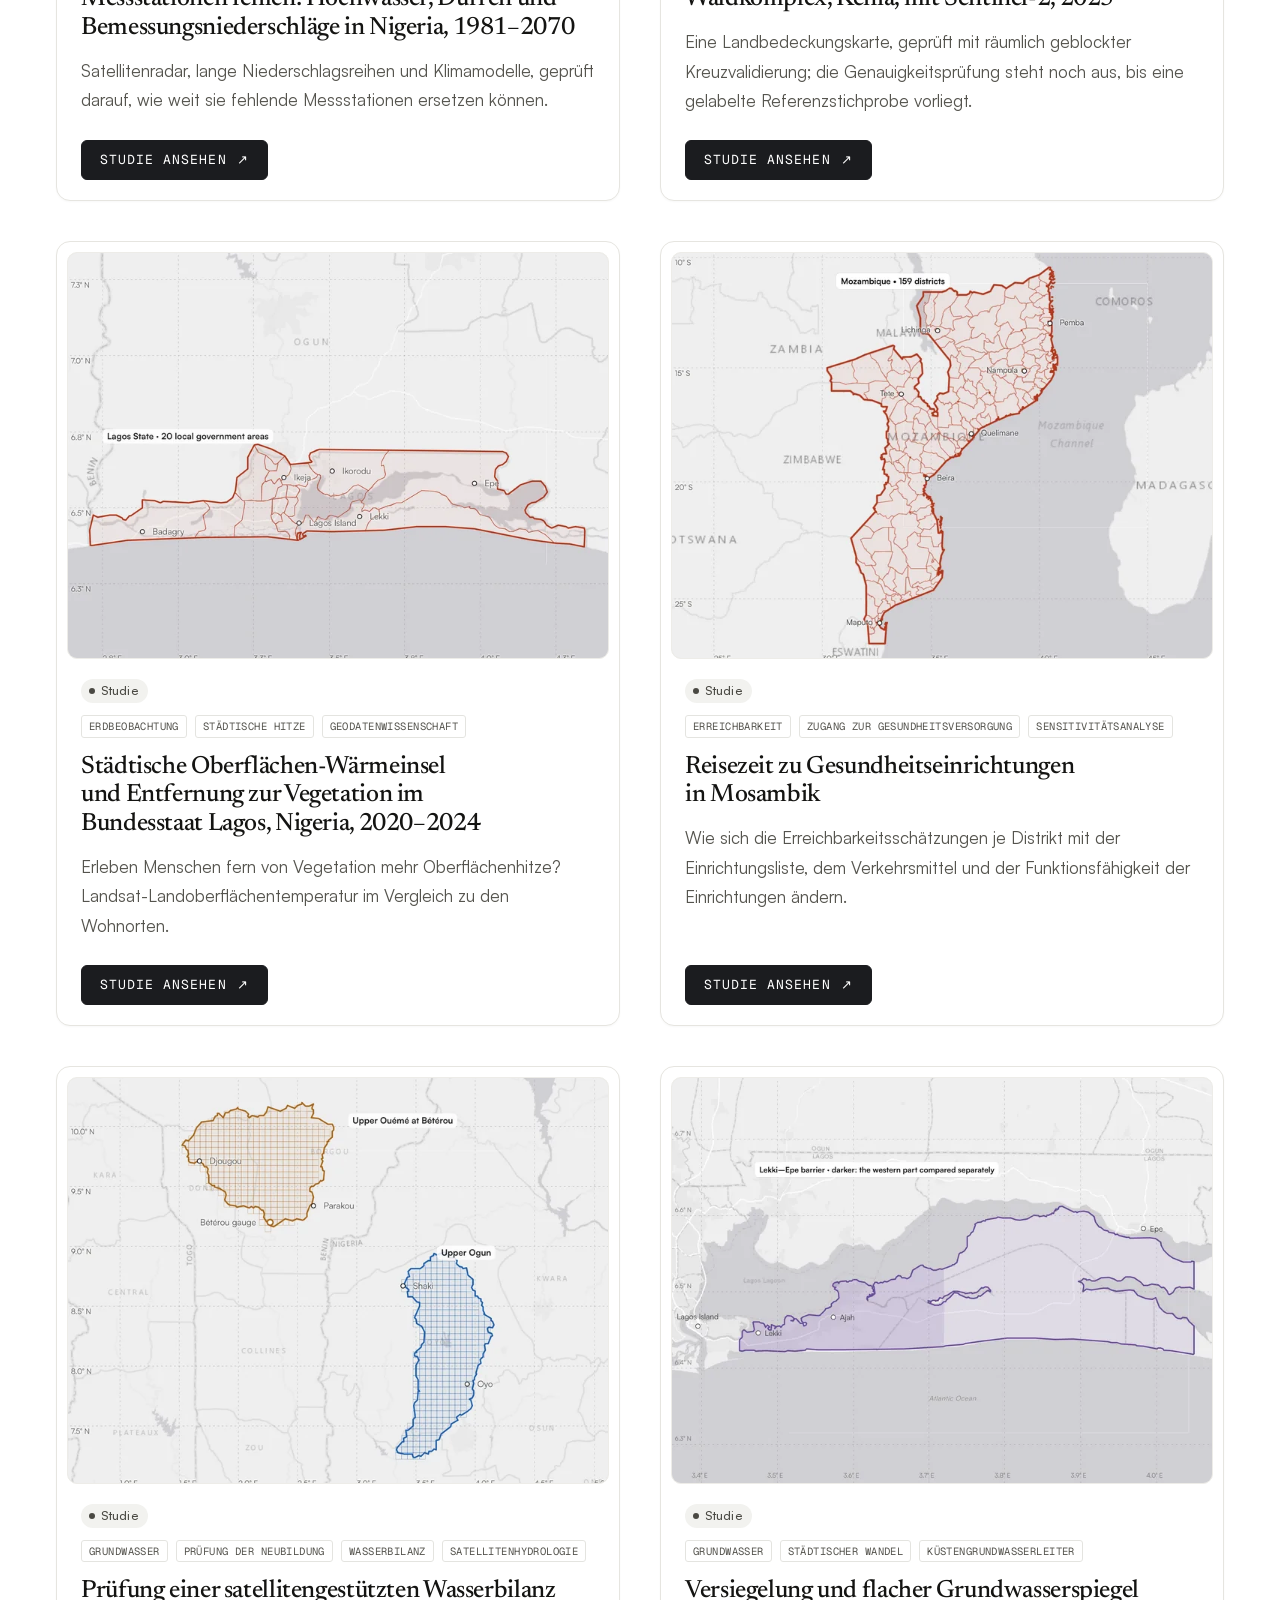
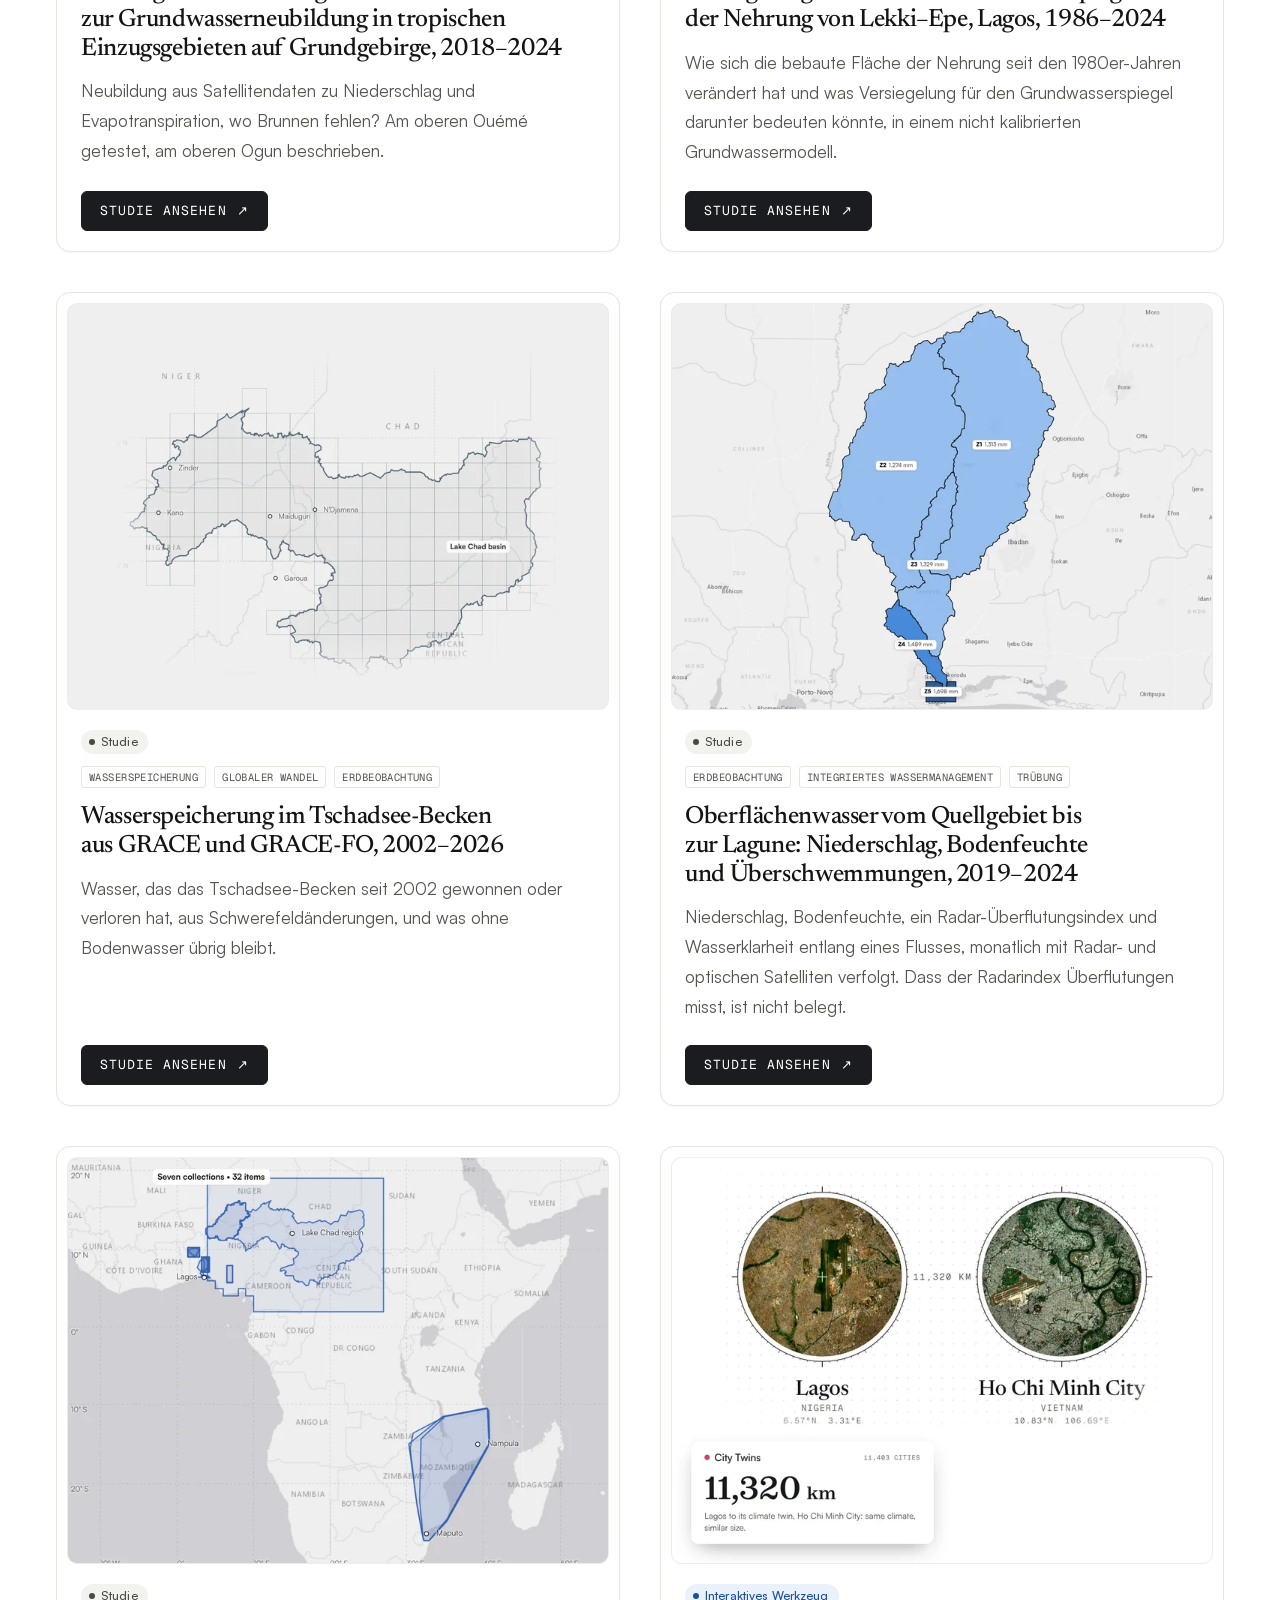
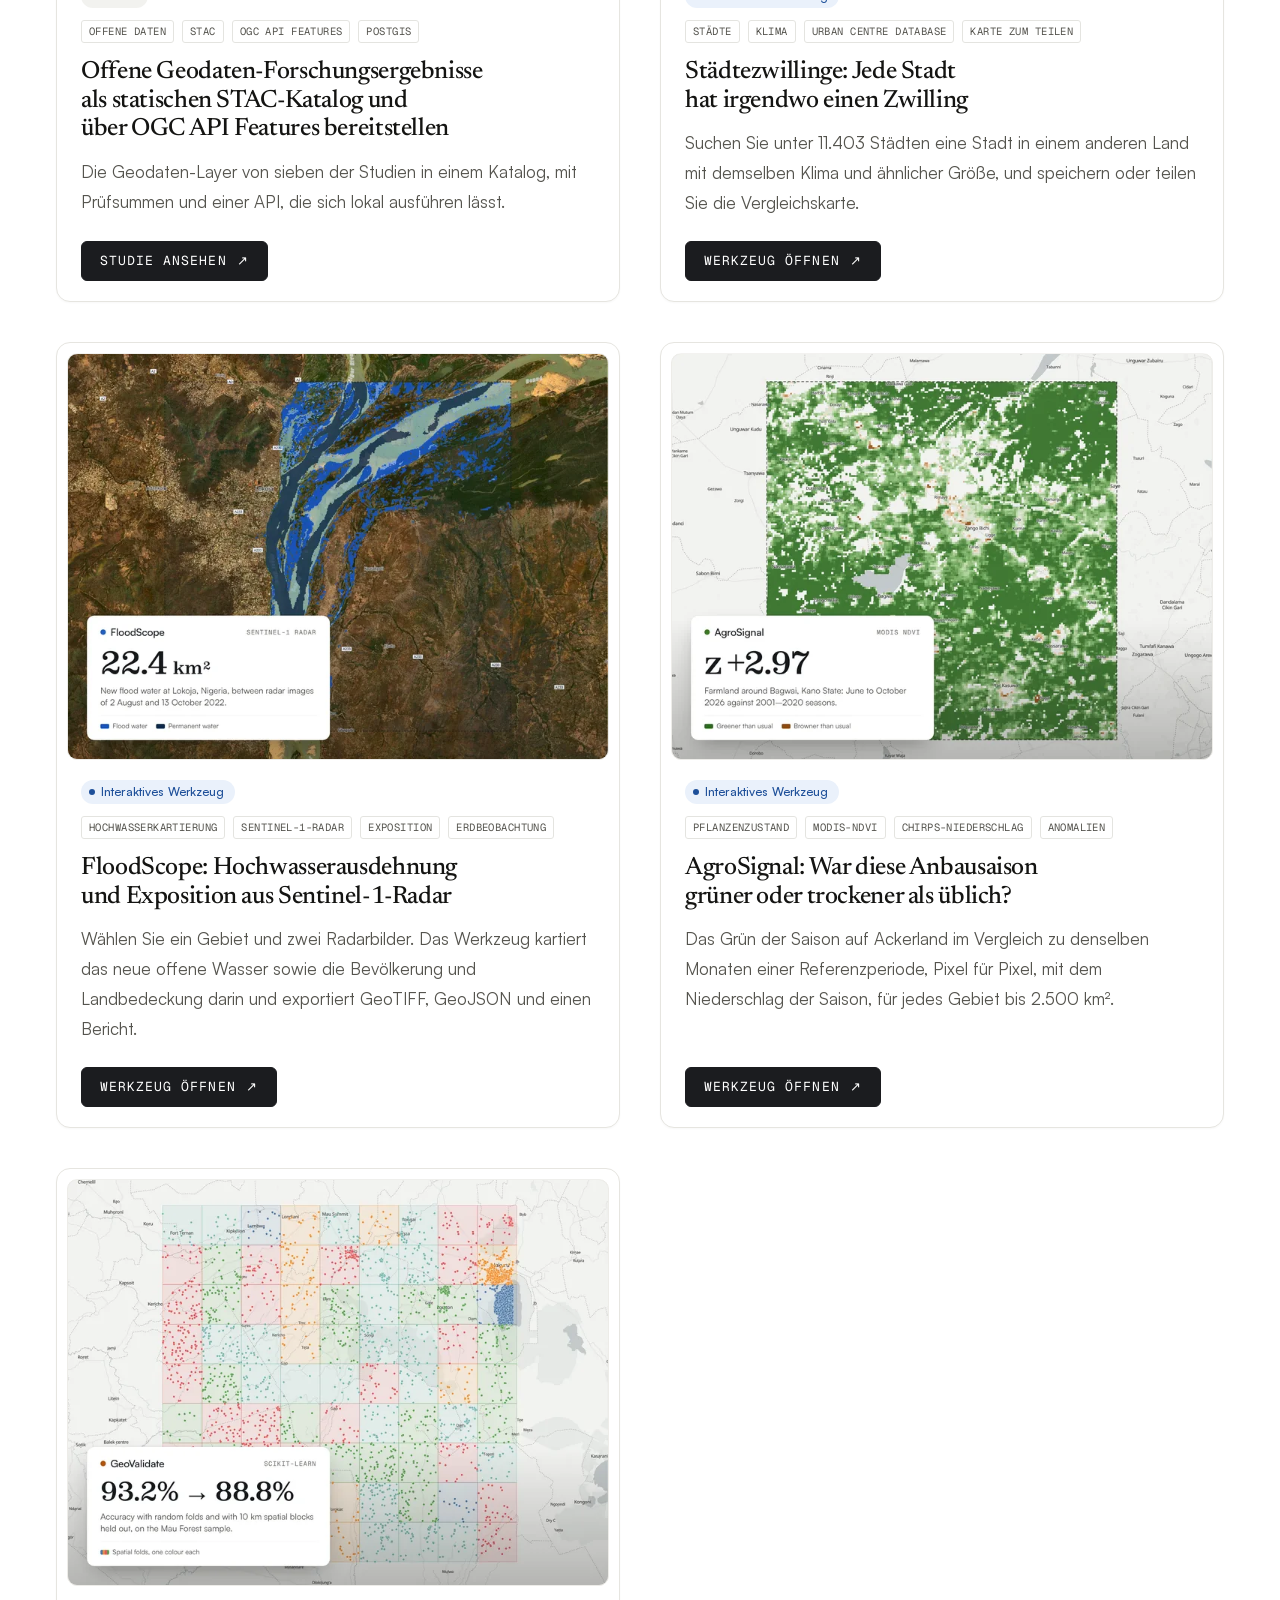
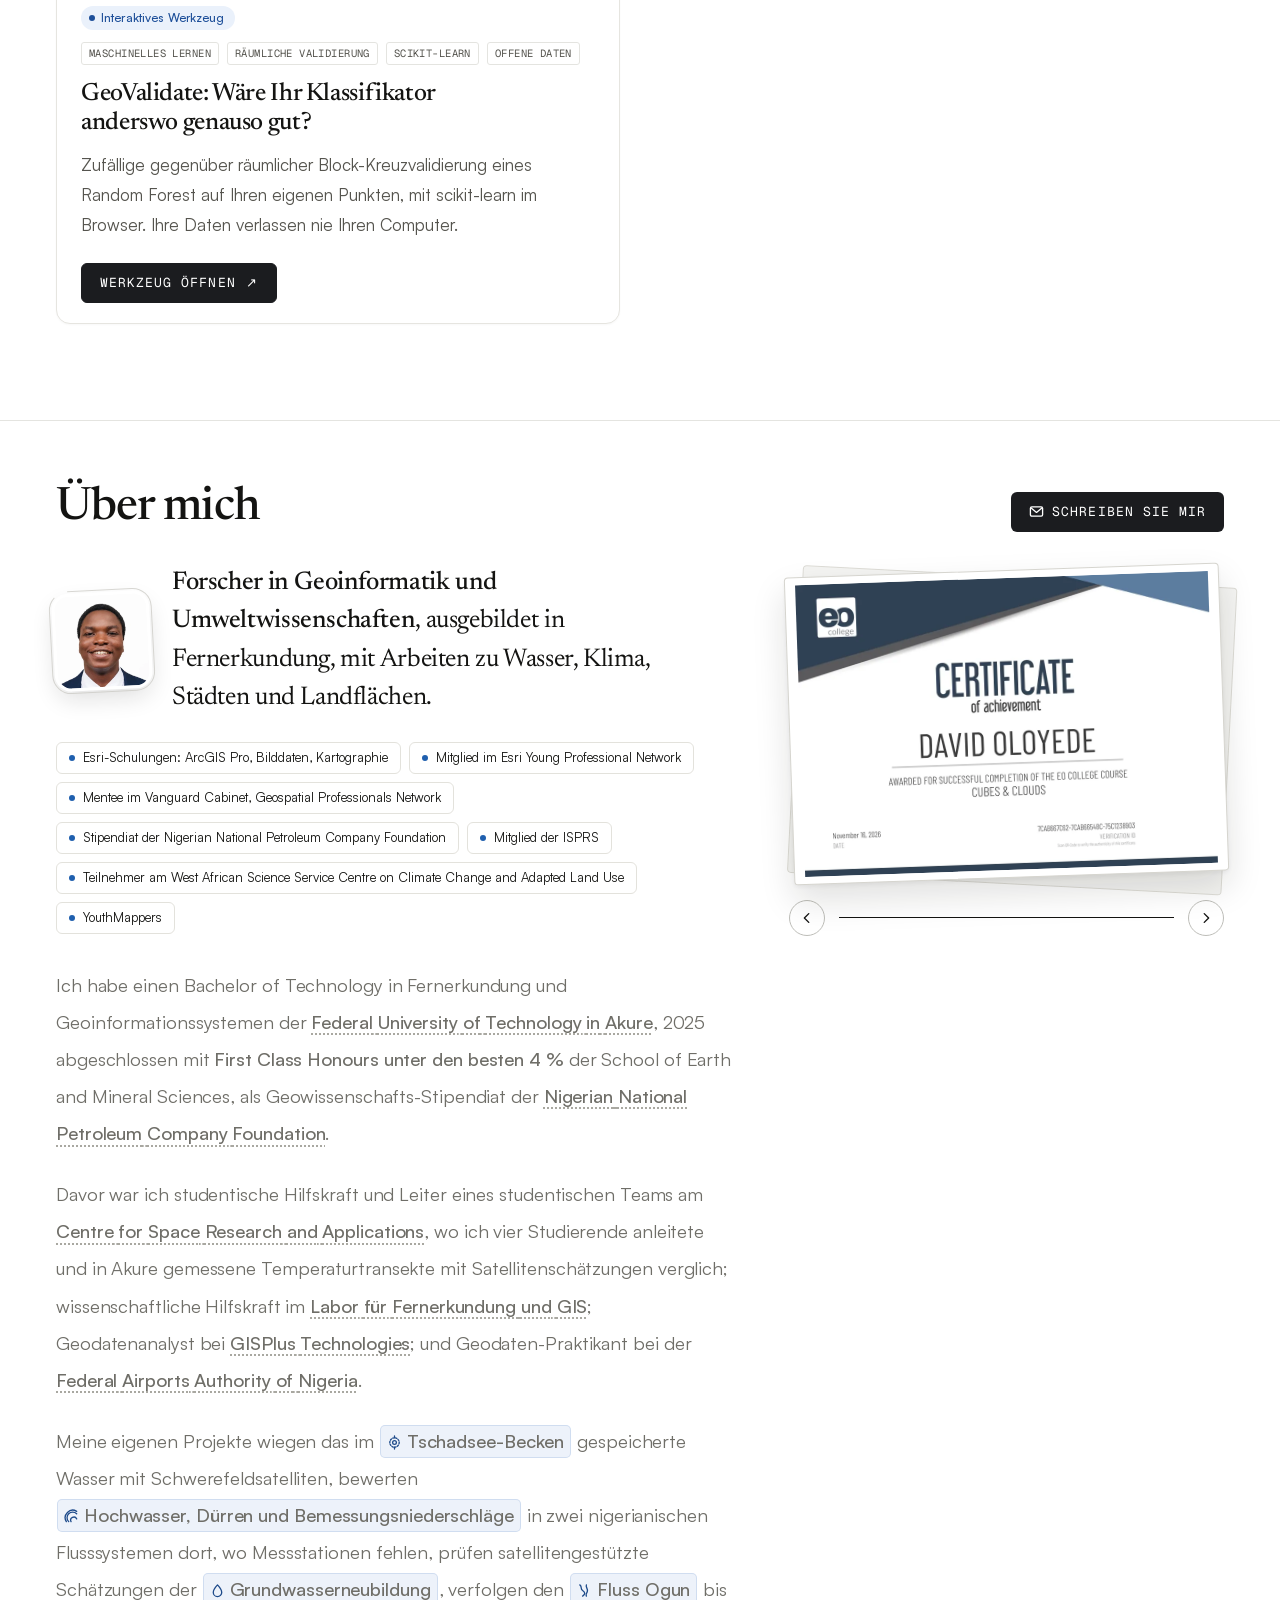
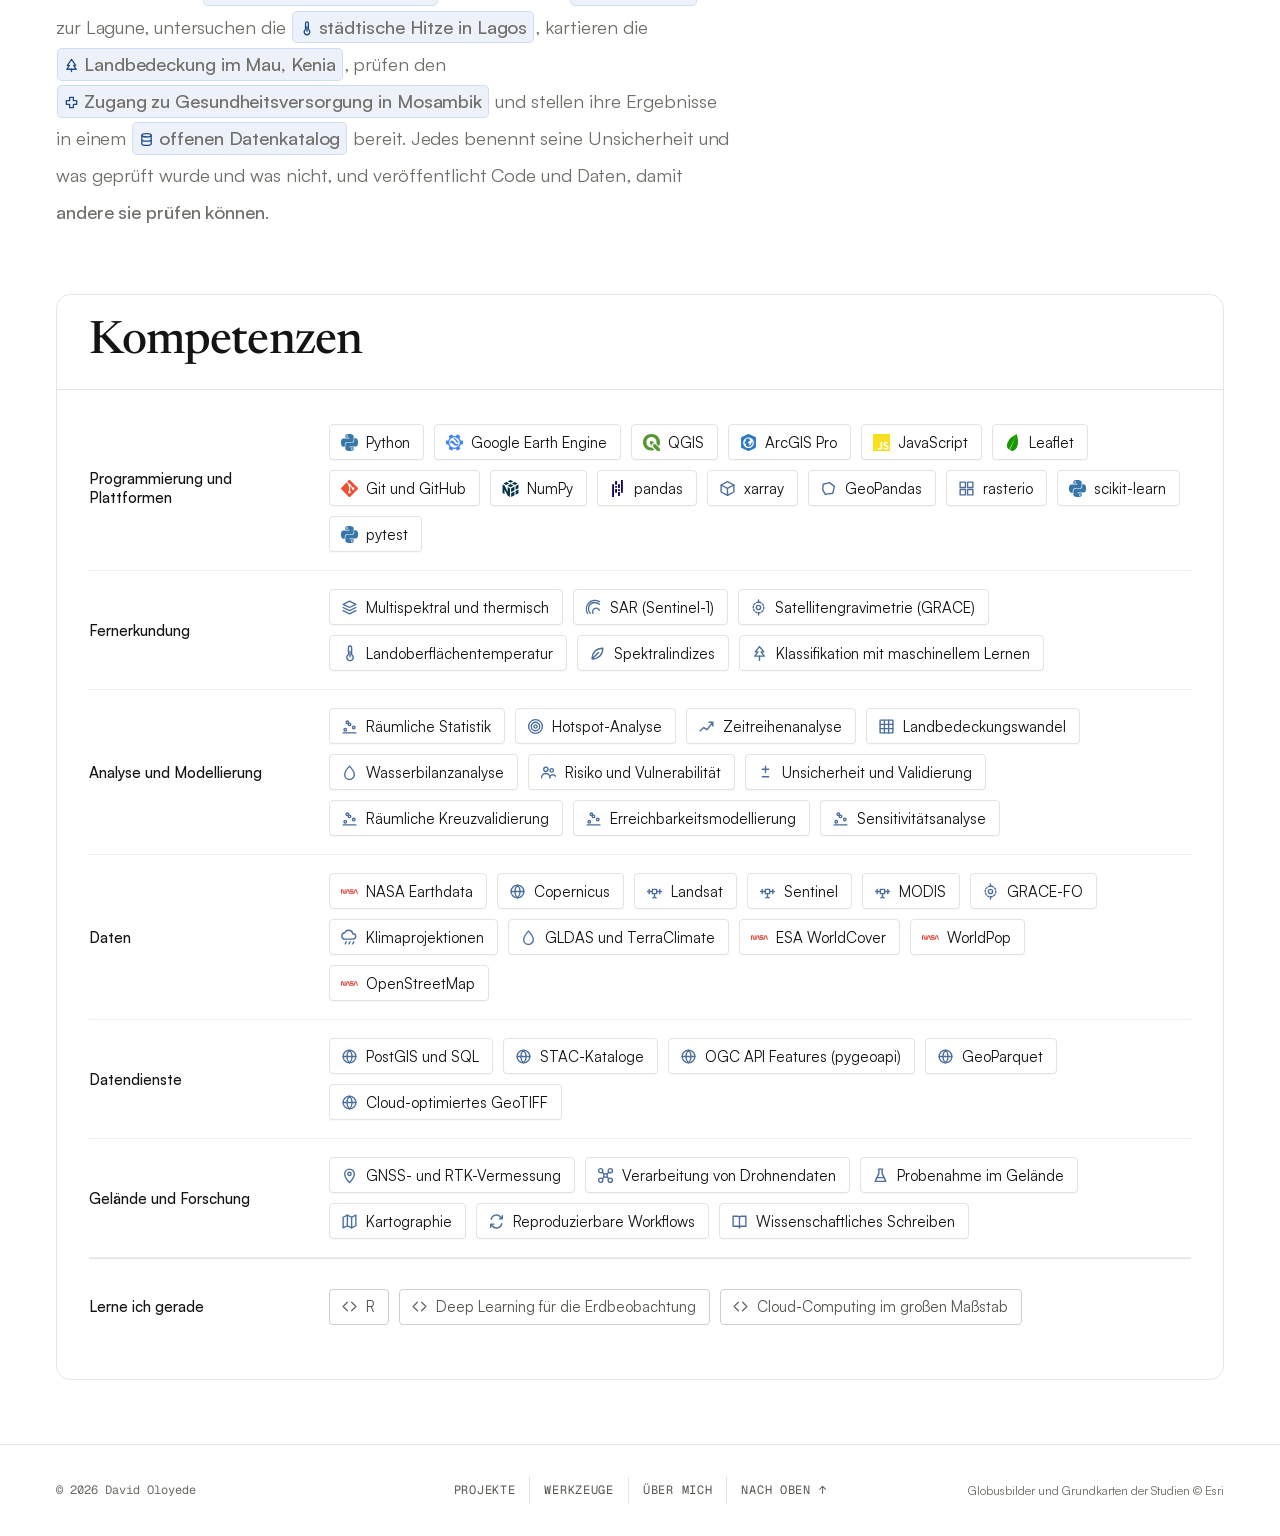
==== commit 2657149f: "Certificates: a larger card beside About, and a click opens the certificate full size with arrows, t" ====
--- a/de/index.html
+++ b/de/index.html
@@ -210,12 +210,16 @@
       <p class="ab-p3">Meine eigenen Projekte wiegen das im <a class="ab-chip" href="#study-04"><svg viewBox="0 0 16 16" aria-hidden="true"><circle cx="8" cy="8" r="2"/><circle cx="8" cy="8" r="5" stroke-dasharray="1.5 1.5"/><path d="M8 1v2M8 13v2"/></svg>Tschadsee-Becken</a> gespeicherte Wasser mit Schwerefeldsatelliten, bewerten <a class="ab-chip" href="#study-01"><svg viewBox="0 0 16 16" aria-hidden="true"><path d="M2.5 13.5A8 8 0 0 1 13.5 2.5M5 13.5A5.5 5.5 0 0 1 13.5 5M7.5 13.5a3 3 0 0 1 6-3"/></svg>Hochwasser, Dürren und Bemessungsniederschläge</a> in zwei nigerianischen Flusssystemen dort, wo Messstationen fehlen, prüfen satellitengestützte Schätzungen der <span class="nw"><a class="ab-chip" href="#study-03"><svg viewBox="0 0 16 16" aria-hidden="true"><path d="M8 2s4.5 4.8 4.5 8a4.5 4.5 0 0 1-9 0C3.5 6.8 8 2 8 2z"/></svg>Grundwasserneubildung</a>,</span> verfolgen den <a class="ab-chip" href="#study-02"><svg viewBox="0 0 16 16" aria-hidden="true"><path d="M3 2c3 2 0 4 3 6s3 4 0 6M10 2c-1 3 2 4 1 7s-2 3-1 5"/></svg>Fluss Ogun</a> bis zur Lagune, untersuchen die <span class="nw"><a class="ab-chip" href="#study-05"><svg viewBox="0 0 16 16" aria-hidden="true"><path d="M7 2.5a1.5 1.5 0 0 1 3 0v6.6a3 3 0 1 1-3 0z"/><path d="M8.5 6v5"/></svg>städtische Hitze in Lagos</a>,</span> kartieren die <span class="nw"><a class="ab-chip" href="#study-07"><svg viewBox="0 0 16 16" aria-hidden="true"><path d="M8 1.5 3.5 8h2.2L3 12h10l-2.7-4h2.2z"/><path d="M8 12v2.5"/></svg>Landbedeckung im Mau, Kenia</a>,</span> prüfen den <a class="ab-chip" href="#study-08"><svg viewBox="0 0 16 16" aria-hidden="true"><path d="M6 2.5h4v3.5h3.5v4H10v3.5H6V10H2.5V6H6z"/></svg>Zugang zu Gesundheitsversorgung in Mosambik</a> und stellen ihre Ergebnisse in einem <a class="ab-chip" href="#study-09"><svg viewBox="0 0 16 16" aria-hidden="true"><ellipse cx="8" cy="3.5" rx="5" ry="1.8"/><path d="M3 3.5v9c0 1 2.2 1.8 5 1.8s5-.8 5-1.8v-9M3 8c0 1 2.2 1.8 5 1.8S13 9 13 8"/></svg>offenen Datenkatalog</a> bereit. Jedes benennt seine Unsicherheit und was geprüft wurde und was nicht, und veröffentlicht Code und Daten, damit <span class="nw"><b>andere sie prüfen können</b>.</span></p>
       <section class="cx" id="certificates" aria-labelledby="cx-title">
         <h3 class="vh" id="cx-title">Zertifikate</h3>
-        <div class="cx-stage"><span class="cx-sheet" aria-hidden="true"></span><div class="cx-cards"><img src="../assets/certificates/flood-hazard-and-exposure-mapping.webp" alt="Zertifikat: Flood Hazard and Exposure Mapping, UNESCO" width="900" height="637" loading="lazy" decoding="async" draggable="false" class="on"><img src="../assets/certificates/hec-hms.webp" alt="Zertifikat: Hydrologic Modeling with HEC-HMS, UNESCO" width="900" height="637" loading="lazy" decoding="async" draggable="false" aria-hidden="true"><img src="../assets/certificates/machine-learning-for-earth-observation.webp" alt="Zertifikat: Introduction to Machine Learning for Earth Observation, EO College" width="900" height="637" loading="lazy" decoding="async" draggable="false" aria-hidden="true"><img src="../assets/certificates/cubes-and-clouds.webp" alt="Zertifikat: Cubes &amp; Clouds, EO College" width="900" height="637" loading="lazy" decoding="async" draggable="false" aria-hidden="true"><img src="../assets/certificates/land-in-focus-wet-ecosystems.webp" alt="Zertifikat: Land in Focus: Wet Ecosystems, EO College" width="900" height="637" loading="lazy" decoding="async" draggable="false" aria-hidden="true"><img src="../assets/certificates/copernicus-and-sentinel-data.webp" alt="Zertifikat: Exploration of Copernicus and Sentinel Data, ITC (Universität Twente) und Geoversity" width="900" height="637" loading="lazy" decoding="async" draggable="false" aria-hidden="true"><img src="../assets/certificates/water-productivity-in-practice.webp" alt="Zertifikat: Water Productivity in Practice, IHE Delft und Wageningen University &amp; Research" width="900" height="637" loading="lazy" decoding="async" draggable="false" aria-hidden="true"><img src="../assets/certificates/python-wapor.webp" alt="Zertifikat: Python for Geospatial Analyses Using WaPOR Data, FAO und IHE Delft" width="900" height="637" loading="lazy" decoding="async" draggable="false" aria-hidden="true"><img src="../assets/certificates/delta-planning-and-management.webp" alt="Zertifikat: Delta Planning and Management, IHE Delft" width="900" height="637" loading="lazy" decoding="async" draggable="false" aria-hidden="true"></div></div>
+        <div class="cx-stage"><button type="button" class="cx-zoom" aria-label="Zertifikat vergrößern"></button><span class="cx-sheet" aria-hidden="true"></span><div class="cx-cards"><img src="../assets/certificates/flood-hazard-and-exposure-mapping.webp" alt="Zertifikat: Flood Hazard and Exposure Mapping, UNESCO" width="900" height="637" loading="lazy" decoding="async" draggable="false" class="on"><img src="../assets/certificates/hec-hms.webp" alt="Zertifikat: Hydrologic Modeling with HEC-HMS, UNESCO" width="900" height="637" loading="lazy" decoding="async" draggable="false" aria-hidden="true"><img src="../assets/certificates/machine-learning-for-earth-observation.webp" alt="Zertifikat: Introduction to Machine Learning for Earth Observation, EO College" width="900" height="637" loading="lazy" decoding="async" draggable="false" aria-hidden="true"><img src="../assets/certificates/cubes-and-clouds.webp" alt="Zertifikat: Cubes &amp; Clouds, EO College" width="900" height="637" loading="lazy" decoding="async" draggable="false" aria-hidden="true"><img src="../assets/certificates/land-in-focus-wet-ecosystems.webp" alt="Zertifikat: Land in Focus: Wet Ecosystems, EO College" width="900" height="637" loading="lazy" decoding="async" draggable="false" aria-hidden="true"><img src="../assets/certificates/copernicus-and-sentinel-data.webp" alt="Zertifikat: Exploration of Copernicus and Sentinel Data, ITC (Universität Twente) und Geoversity" width="900" height="637" loading="lazy" decoding="async" draggable="false" aria-hidden="true"><img src="../assets/certificates/water-productivity-in-practice.webp" alt="Zertifikat: Water Productivity in Practice, IHE Delft und Wageningen University &amp; Research" width="900" height="637" loading="lazy" decoding="async" draggable="false" aria-hidden="true"><img src="../assets/certificates/python-wapor.webp" alt="Zertifikat: Python for Geospatial Analyses Using WaPOR Data, FAO und IHE Delft" width="900" height="637" loading="lazy" decoding="async" draggable="false" aria-hidden="true"><img src="../assets/certificates/delta-planning-and-management.webp" alt="Zertifikat: Delta Planning and Management, IHE Delft" width="900" height="637" loading="lazy" decoding="async" draggable="false" aria-hidden="true"></div></div>
         <div class="cx-bar" role="group" aria-label="Zertifikate durchblättern">
           <button type="button" class="cx-step" data-step="-1" aria-label="Vorheriges Zertifikat"><svg viewBox="0 0 16 16" aria-hidden="true"><path d="M10 3 5 8l5 5"/></svg></button>
           <span class="cx-prog" aria-hidden="true"><i></i></span>
           <button type="button" class="cx-step" data-step="1" aria-label="Nächstes Zertifikat"><svg viewBox="0 0 16 16" aria-hidden="true"><path d="m6 3 5 5-5 5"/></svg></button>
         </div>
+        <dialog class="cx-view" aria-label="Zertifikat">
+          <img alt="" width="900" height="637" draggable="false">
+          <div class="cx-vbar"><button type="button" class="cx-step" data-step="-1" aria-label="Vorheriges Zertifikat"><svg viewBox="0 0 16 16" aria-hidden="true"><path d="M10 3 5 8l5 5"/></svg></button><button type="button" class="cx-step" data-step="1" aria-label="Nächstes Zertifikat"><svg viewBox="0 0 16 16" aria-hidden="true"><path d="m6 3 5 5-5 5"/></svg></button><button type="button" class="cx-close" aria-label="Schließen"><svg viewBox="0 0 16 16" aria-hidden="true"><path d="M4 4l8 8M12 4l-8 8"/></svg></button></div>
+        </dialog>
       </section>
     </div>
   </div>
--- a/styles.css
+++ b/styles.css
@@ -1112,11 +1112,26 @@
 .cx.run .cx-prog i { animation: cxProg var(--dur) linear forwards; }
 .cx.hold .cx-prog i { animation-play-state: paused; }
 @keyframes cxProg { to { transform: scaleX(1); } }
-html:not(.js) .cx-bar { display: none; }
+html:not(.js) .cx-bar, html:not(.js) .cx-zoom { display: none; }
 @media (min-width: 980px) {
-  .ab-text { display: grid; grid-template-columns: minmax(0, 1fr) clamp(17rem, 24vw, 23rem); column-gap: clamp(40px, 4.5vw, 72px); align-items: start; }
+  .ab-text { display: grid; grid-template-columns: minmax(0, 1fr) clamp(20rem, 34vw, 31rem); column-gap: clamp(40px, 4.5vw, 72px); align-items: start; }
   .ab-text > * { grid-column: 1; }
   .ab-text > .cx { grid-column: 2; grid-row: 1 / span 6; position: sticky; top: 120px; width: 100%; margin: 6px 0 0; }
 }
+.cx-zoom { position: absolute; inset: 0; z-index: 3; width: 100%; padding: 0; border: 0; background: none; cursor: zoom-in; border-radius: 4px; }
+.cx-zoom:focus-visible { outline: 2px solid var(--accent); outline-offset: 4px; }
+.cx-view { width: min(94vw, 900px); max-width: none; max-height: 94vh; padding: 0; border: 0; background: none; overflow: visible; }
+.cx-view::backdrop { background: rgba(20, 20, 18, .55); backdrop-filter: blur(3px); -webkit-backdrop-filter: blur(3px); }
+.cx-view img { display: block; width: 100%; height: auto; max-height: calc(94vh - 72px); object-fit: contain; box-sizing: border-box; padding: 10px; background: #fff; border-radius: 6px; box-shadow: 0 30px 80px rgba(0, 0, 0, .35); user-select: none; -webkit-user-select: none; }
+.cx-view[open] { animation: cxIn .45s cubic-bezier(.2, .75, .15, 1); }
+.cx-view[open]::backdrop { animation: cxFade .35s ease-out; }
+@keyframes cxIn { from { opacity: 0; transform: translateY(14px) scale(.96); } }
+@keyframes cxFade { from { opacity: 0; } }
+.cx-vbar { display: flex; justify-content: center; gap: 12px; margin-top: 16px; }
+.cx-vbar .cx-step, .cx-close { border-color: rgba(255, 255, 255, .6); background: rgba(255, 255, 255, .92); }
+.cx-close { flex: none; display: grid; place-items: center; width: 36px; height: 36px; padding: 0; margin-left: 12px; border: 1px solid rgba(255, 255, 255, .6); border-radius: 50%; color: var(--ink); cursor: pointer; }
+.cx-close svg { width: 13px; height: 13px; fill: none; stroke: currentColor; stroke-width: 1.6; stroke-linecap: round; }
+.cx-close:focus-visible { outline: 2px solid #fff; outline-offset: 2px; }
+@media (prefers-reduced-motion: reduce) { .cx-view[open], .cx-view[open]::backdrop { animation: none; } }
 @media (prefers-reduced-motion: reduce) { .cx-cards img, .cx-sheet { transition: opacity .2s; transform: rotate(-2deg) !important; } .cx-sheet { transform: rotate(3deg) translate(6px, 6px) !important; } .cx .cx-prog { visibility: hidden; } }
 @media print { .cx-bar { display: none; } .cx { break-inside: avoid; } }
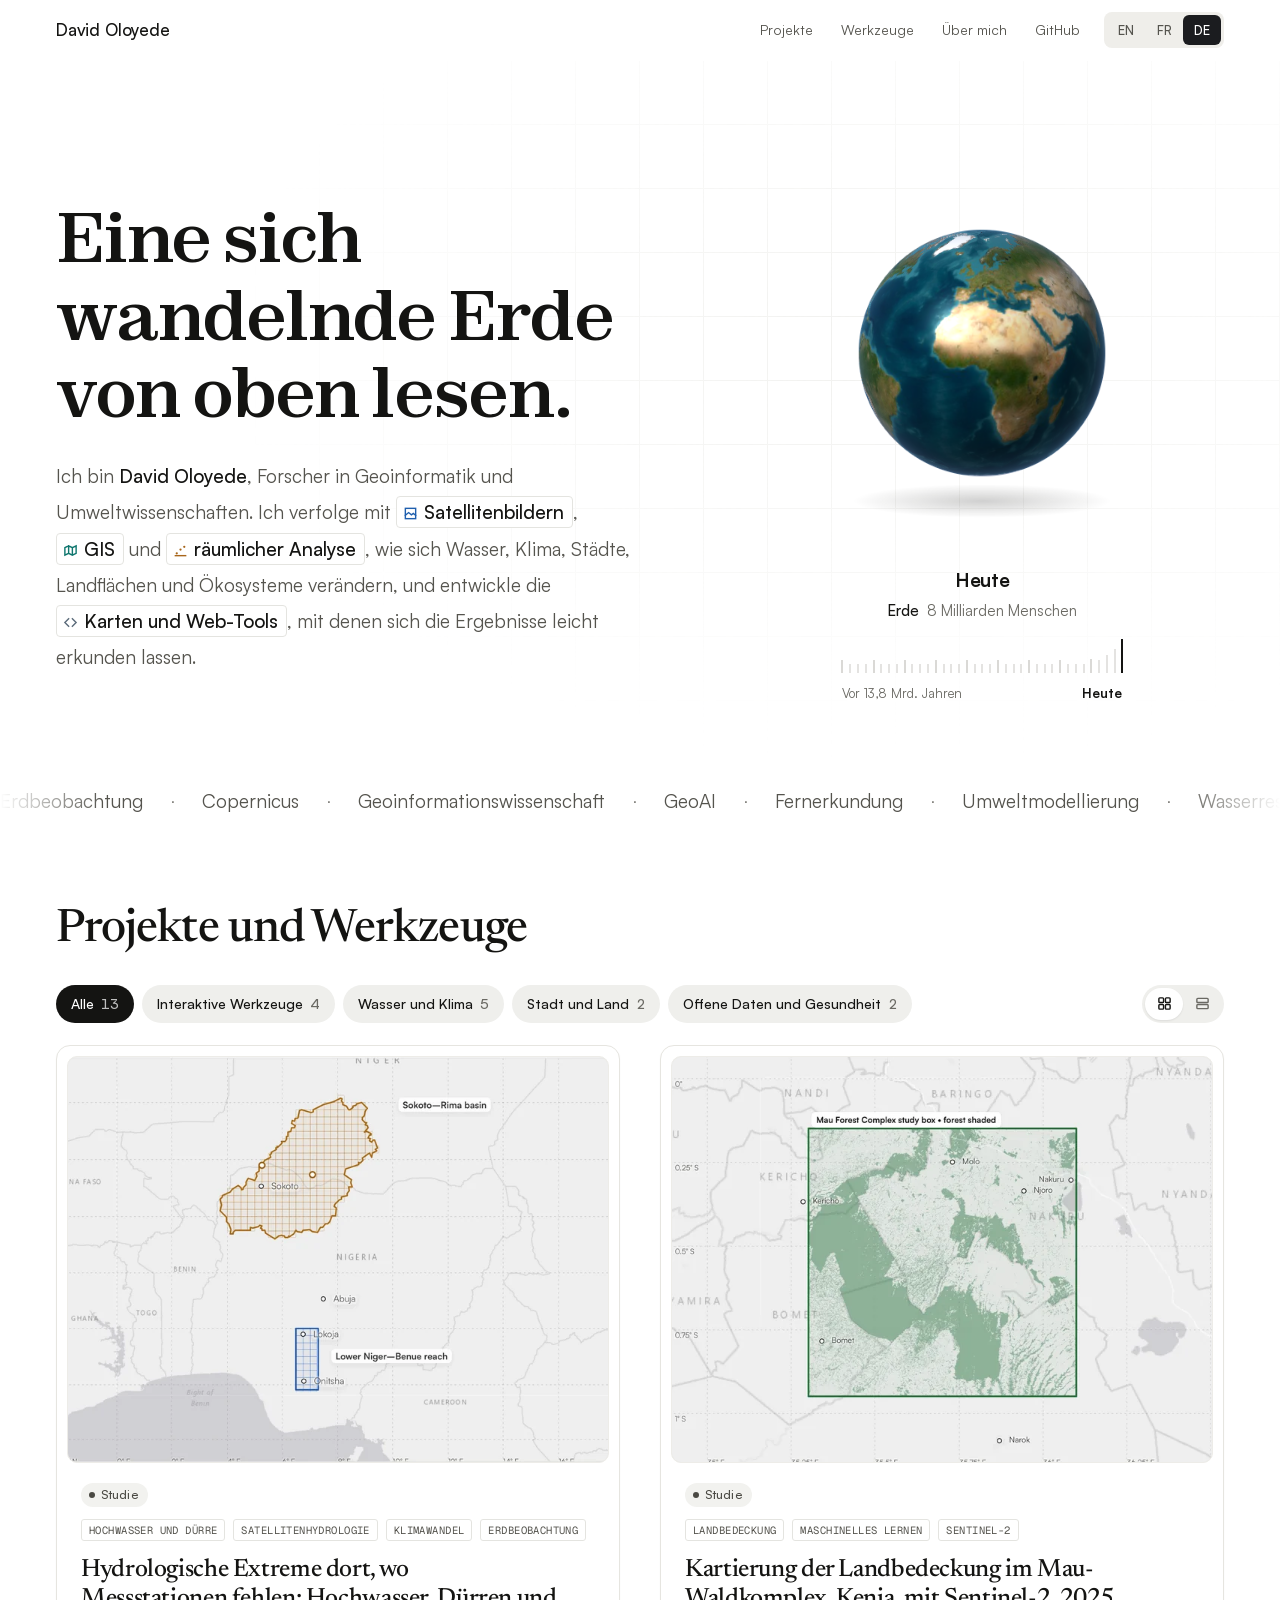
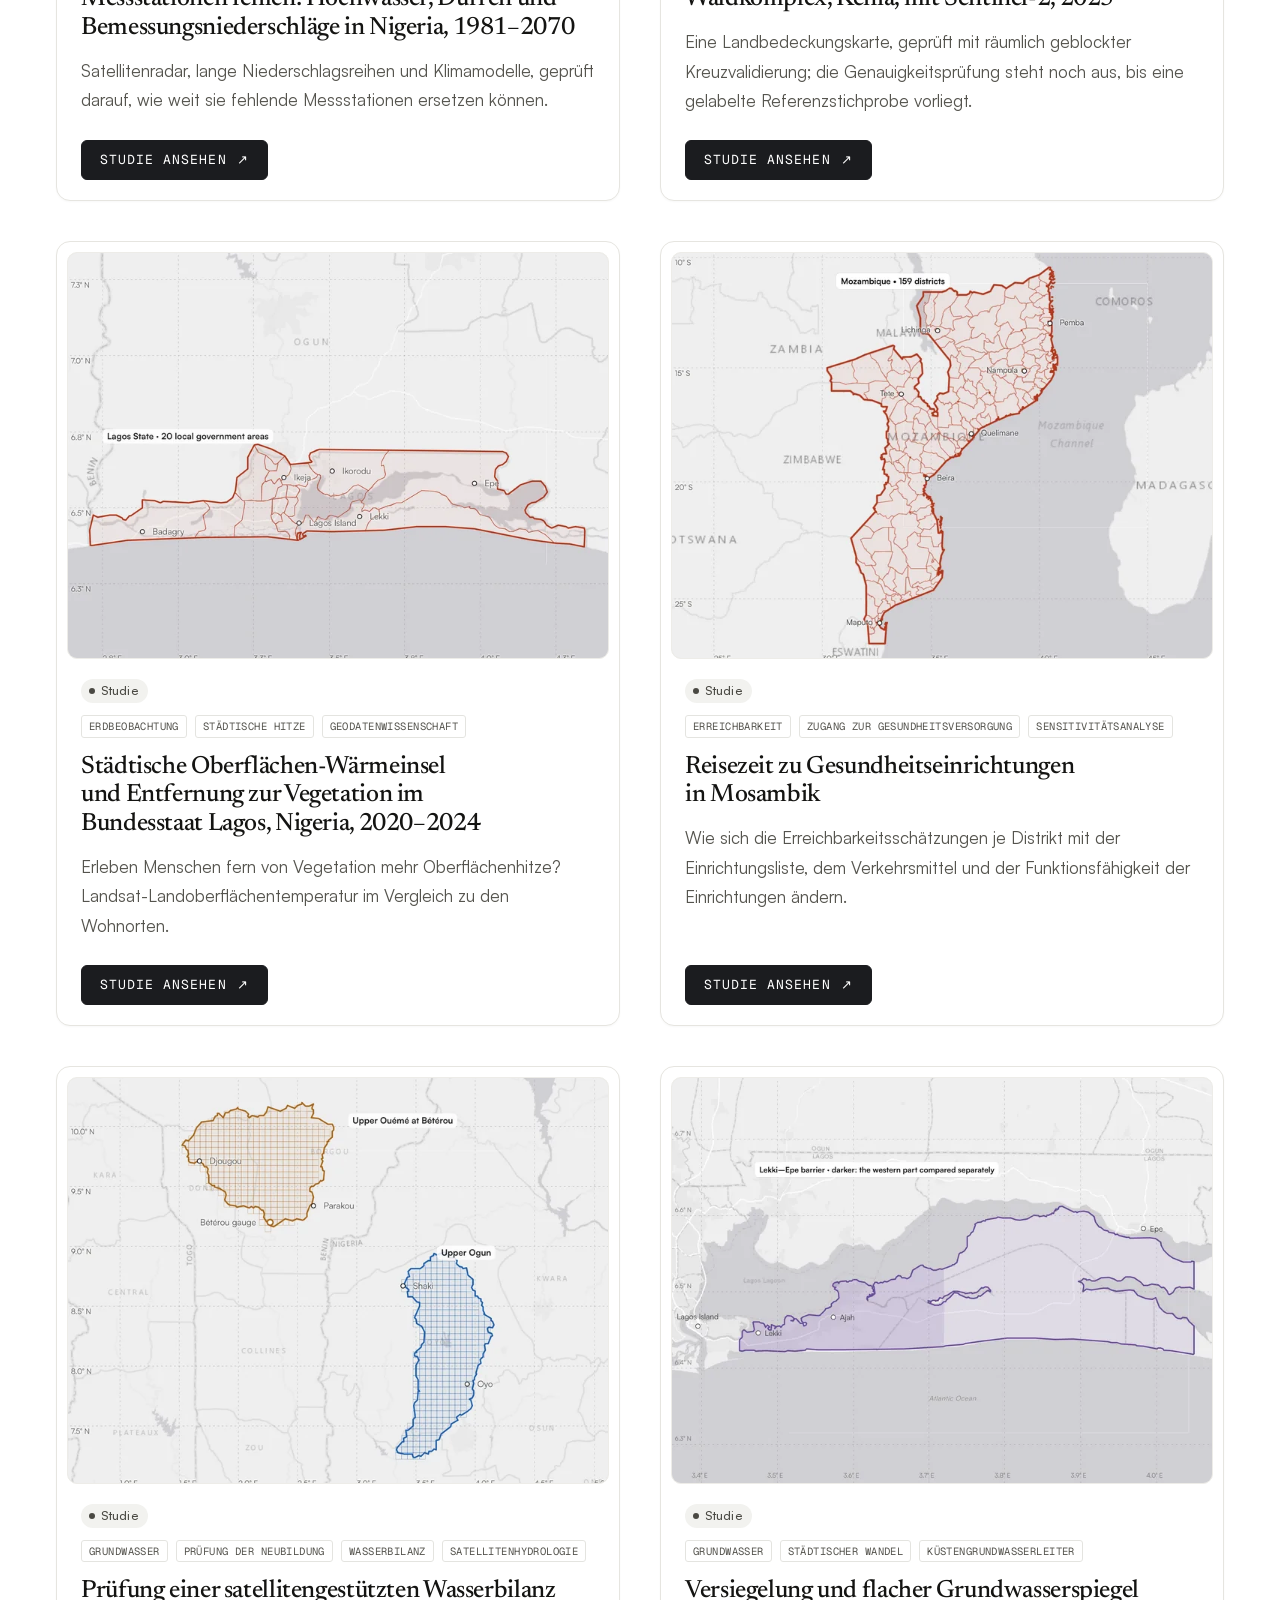
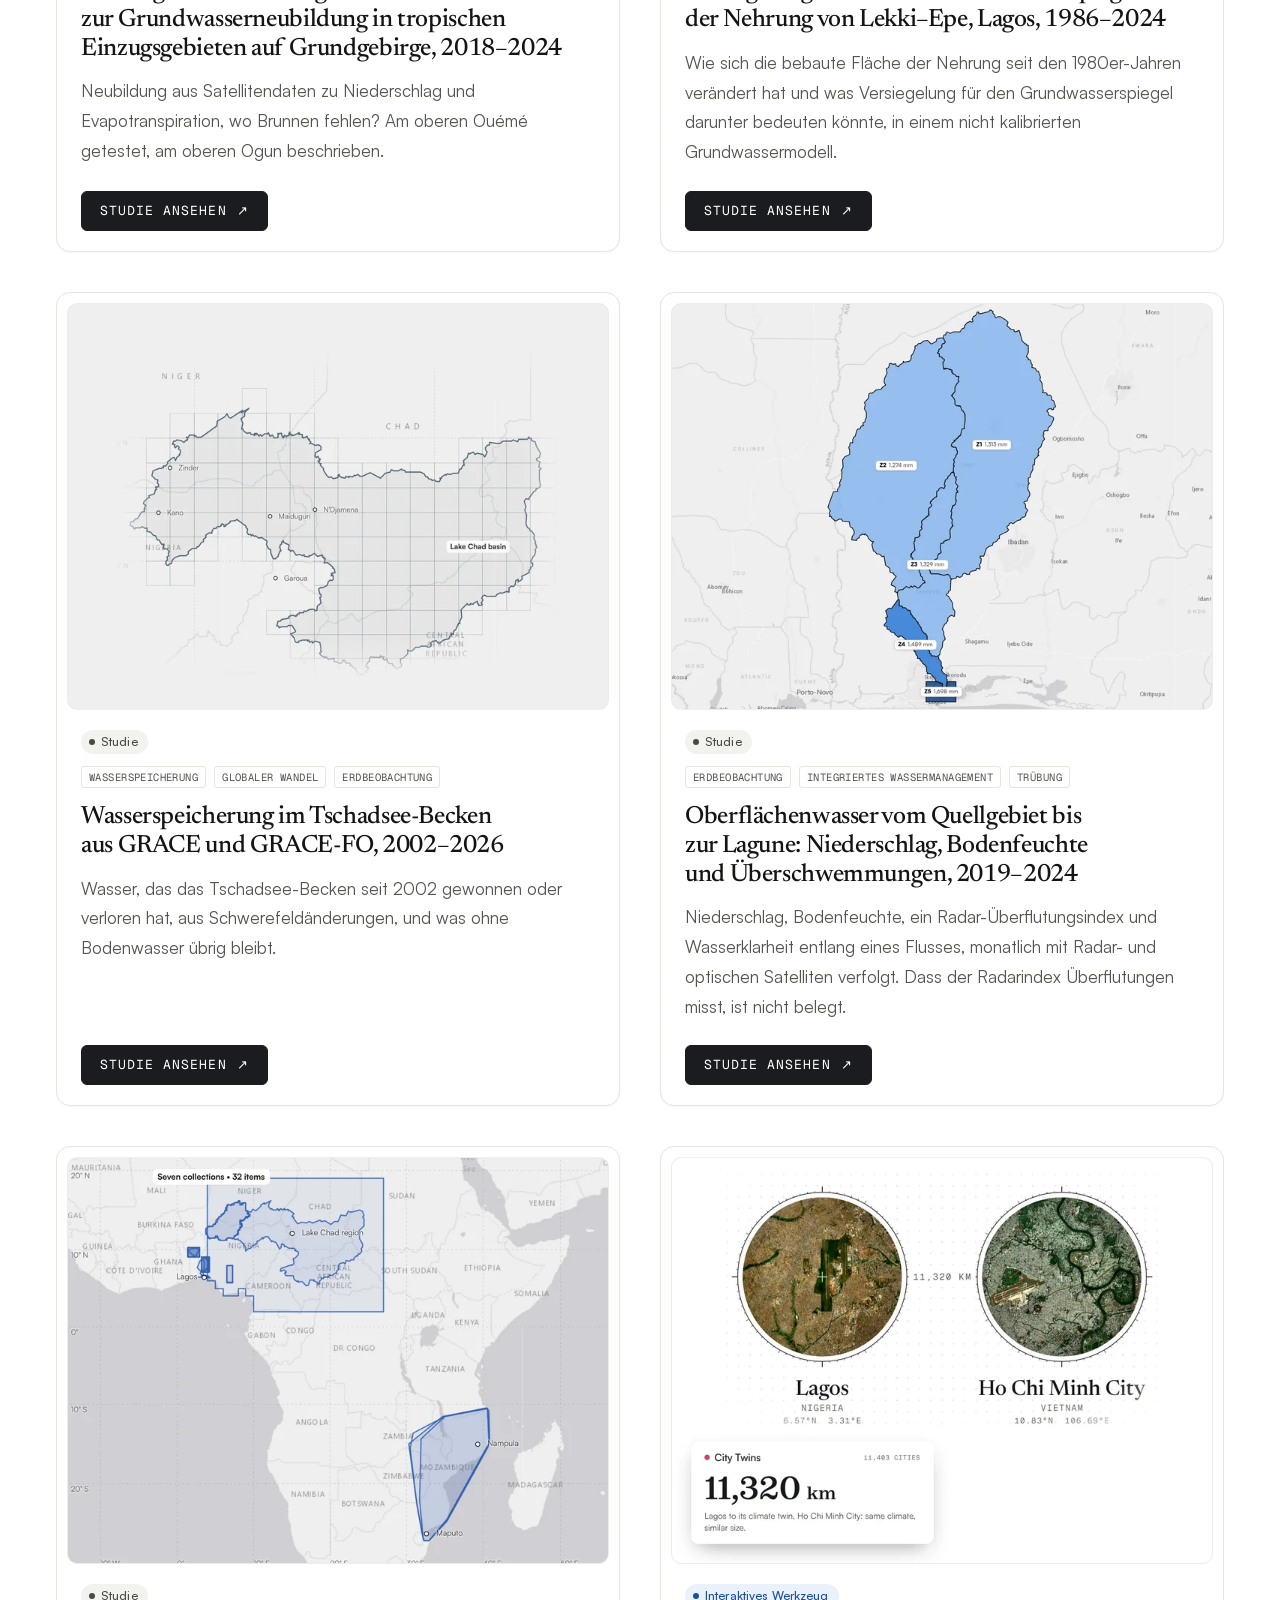
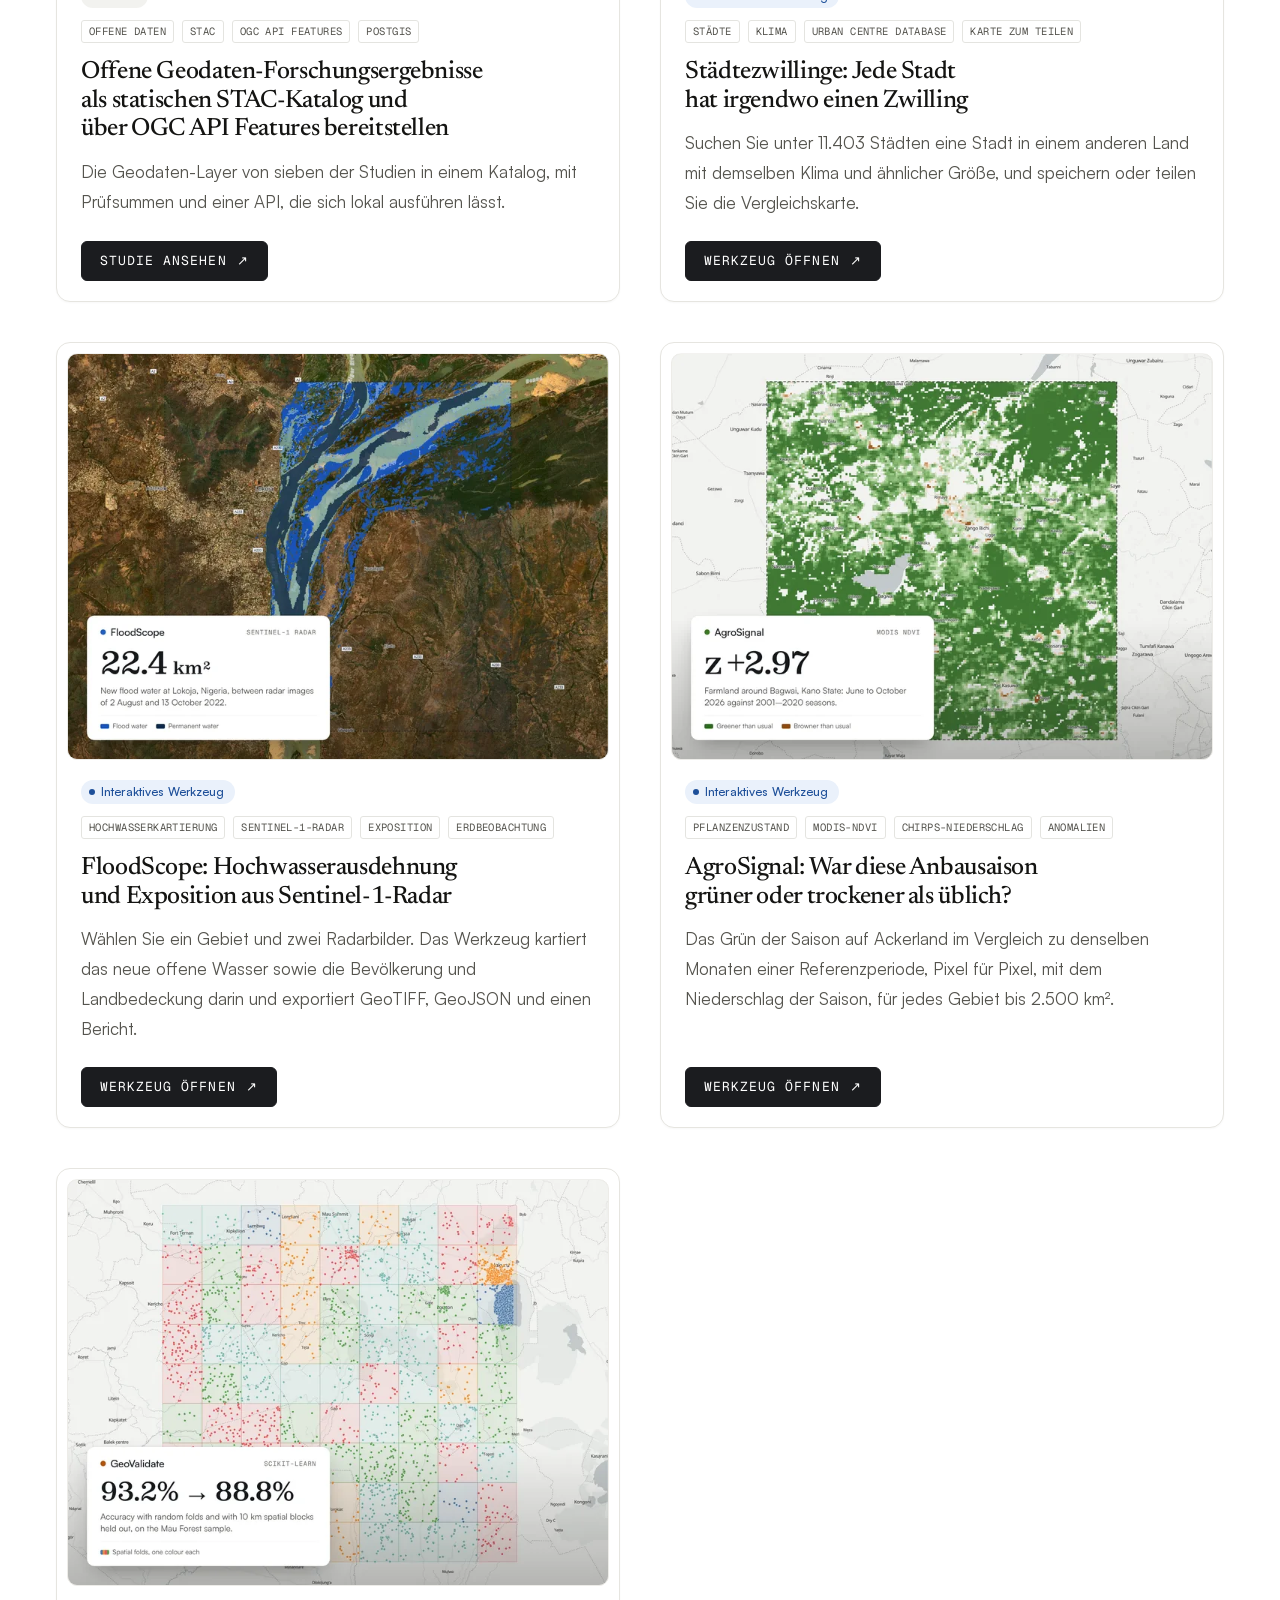
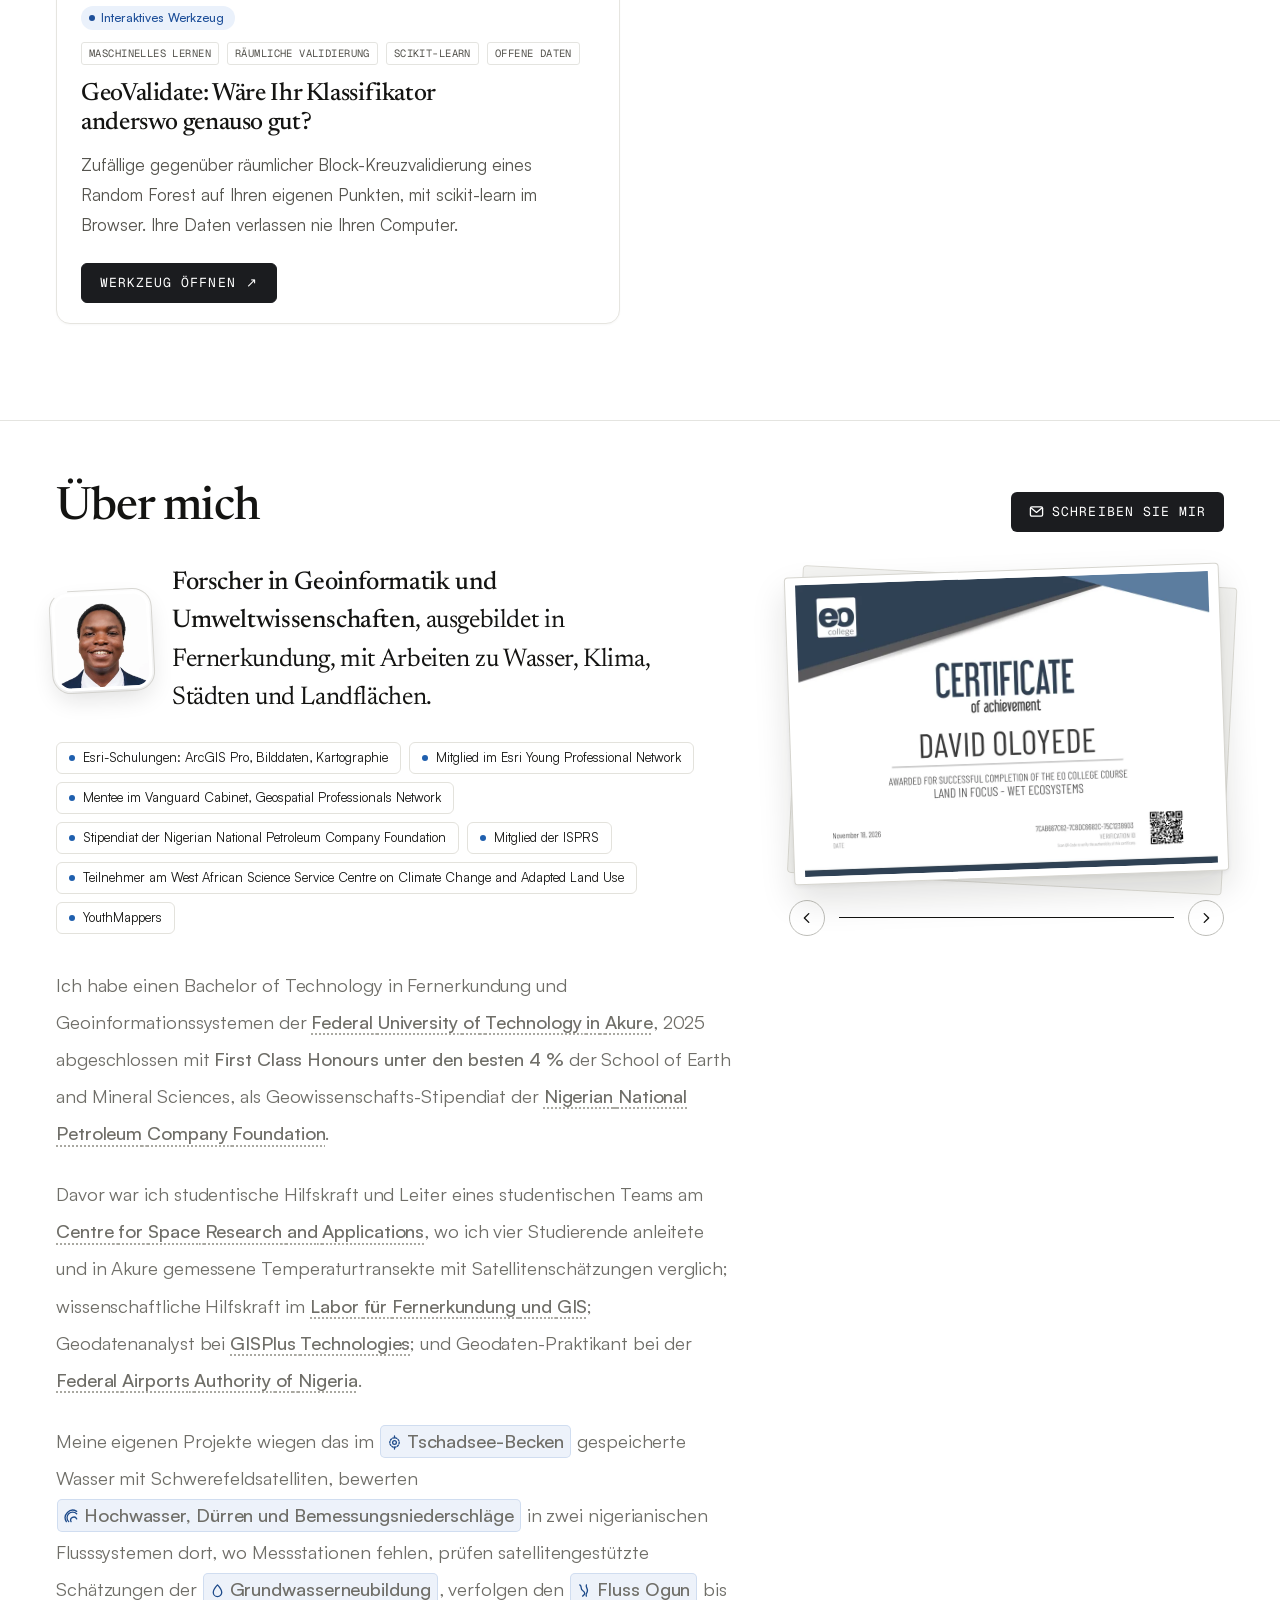
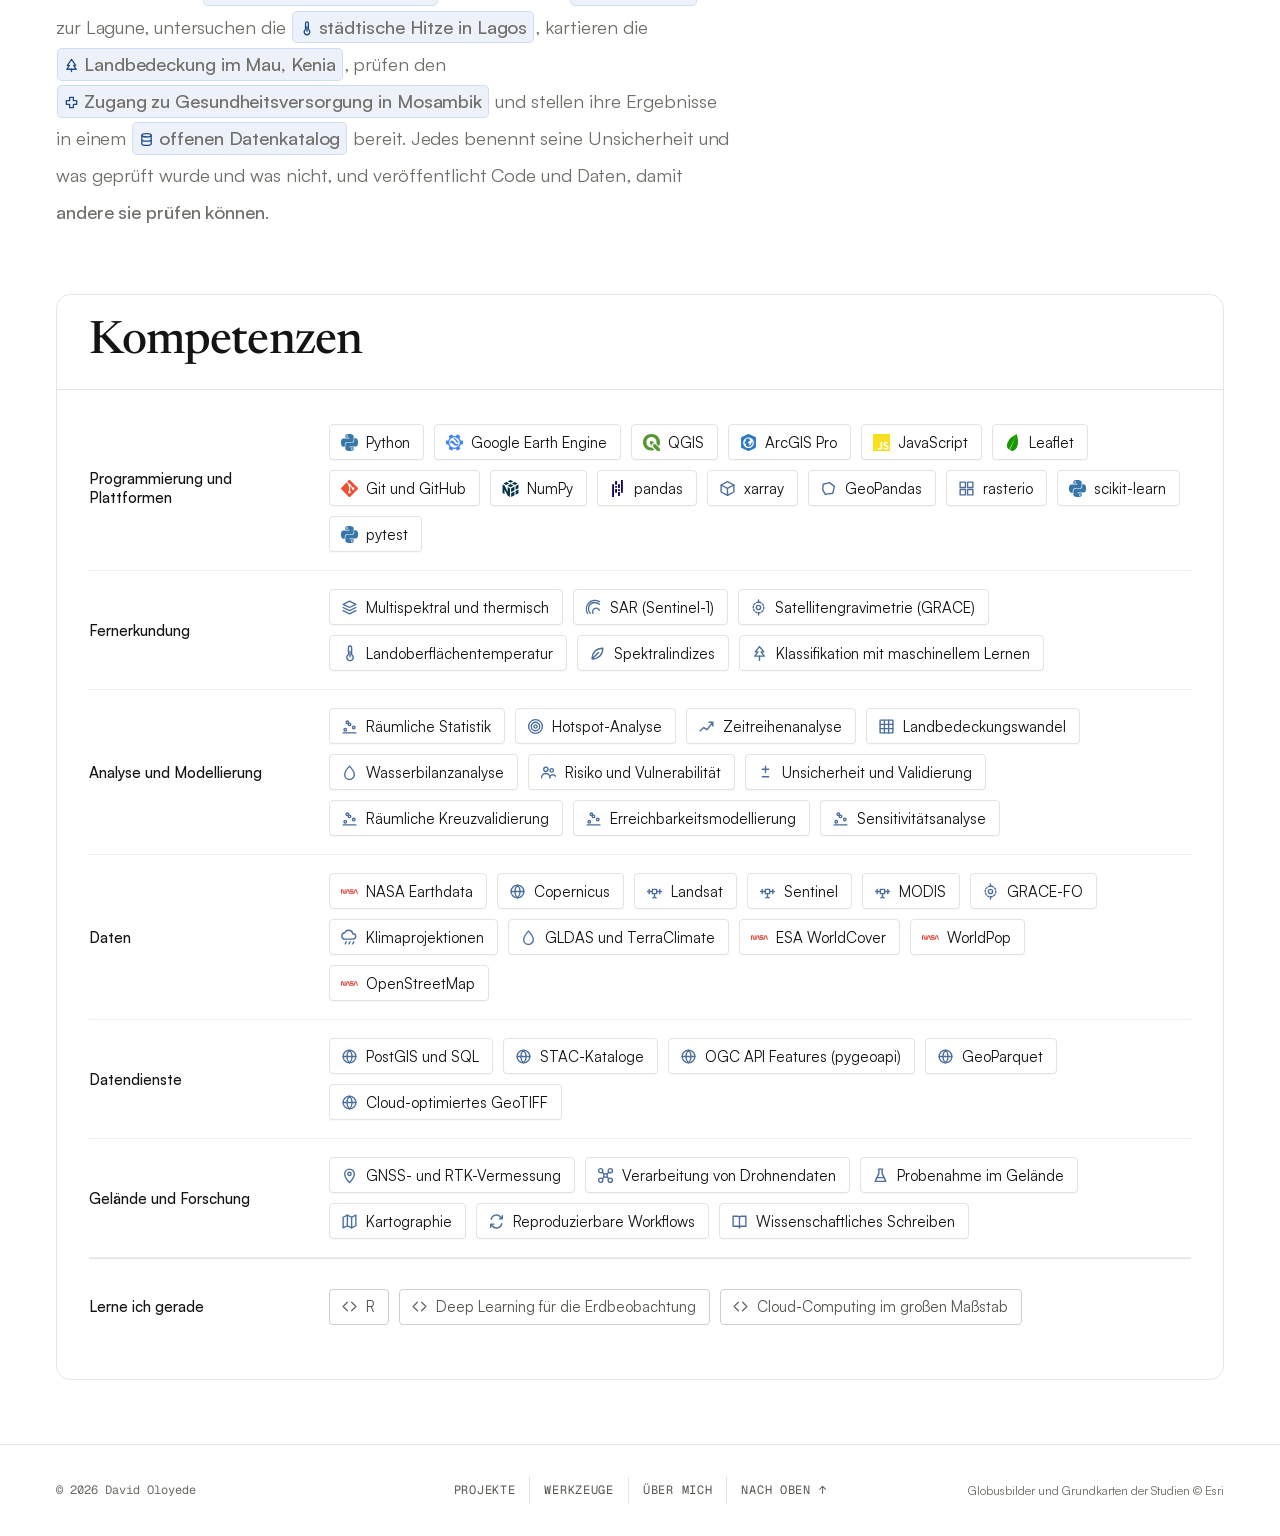
==== commit a21c50b8: "City Twins: the match tier stated, every matching limit shown as within or outside, the next four ca" ====
--- a/de/index.html
+++ b/de/index.html
@@ -243,7 +243,7 @@
   <nav class="ft-nav" aria-label="Fußzeile"><a href="#studies">Projekte</a><a href="#tools" data-filter-link="tool">Werkzeuge</a><a href="#about">Über mich</a><a href="#top">Nach oben ↑</a></nav>
   <p class="f-credits">Globusbilder und Grundkarten der Studien © Esri</p>
 </div></footer>
-<script>window.SITE_ROOT = "../"; window.I18N = {"Change since 1975": "Veränderung seit 1975", "Climate type": "Klimatyp", "Population 1975": "Einwohner 1975", "Population 2025": "Einwohner 2025", "tropical rainforest": "tropischer Regenwald", "tropical monsoon": "tropischer Monsun", "tropical savanna": "tropische Savanne", "hot desert": "heiße Wüste", "cold desert": "kalte Wüste", "hot semi-arid": "heiße Steppe", "cold semi-arid": "kalte Steppe", "hot-summer Mediterranean": "mediterran, heißer Sommer", "warm-summer Mediterranean": "mediterran, warmer Sommer", "cold-summer Mediterranean": "mediterran, kühler Sommer", "humid subtropical, dry winter": "feucht-subtropisch, trockener Winter", "subtropical highland": "subtropisches Hochland", "cold subtropical highland": "kühles subtropisches Hochland", "humid subtropical": "feucht-subtropisch", "oceanic": "ozeanisch", "subpolar oceanic": "subpolar-ozeanisch", "hot-summer continental, dry summer": "kontinental, heißer trockener Sommer", "warm-summer continental, dry summer": "kontinental, warmer trockener Sommer", "subarctic, dry summer": "subarktisch, trockener Sommer", "very cold subarctic, dry summer": "sehr kalt subarktisch, trockener Sommer", "hot-summer continental, dry winter": "kontinental, heißer Sommer, trockener Winter", "warm-summer continental, dry winter": "kontinental, warmer Sommer, trockener Winter", "subarctic, dry winter": "subarktisch, trockener Winter", "very cold subarctic, dry winter": "sehr kalt subarktisch, trockener Winter", "hot-summer continental": "kontinental, heißer Sommer", "warm-summer continental": "kontinental, warmer Sommer", "subarctic": "subarktisch", "very cold subarctic": "sehr kalt subarktisch", "tundra": "Tundra", "ice cap": "Eiskappe", "Try:": "Zum Beispiel:", "Seasonal spread (SD)": "Saisonale Streuung (SD)", "Measure": "Merkmal", "Temperature": "Temperatur", "Greenness (NDVI)": "Grünwert (NDVI)", "Building height": "Gebäudehöhe", "Link copied": "Link kopiert", "No city by that name. Try a larger city nearby.": "Keine Stadt mit diesem Namen. Versuchen Sie eine größere Stadt in der Nähe.", "Saved": "Gespeichert", "The city data could not be loaded. Please reload the page.": "Die Daten konnten nicht geladen werden. Bitte laden Sie die Seite neu.", "13.8 billion years ago": "Vor 13,8 Milliarden Jahren", "4.6 billion years ago": "Vor 4,6 Milliarden Jahren", "4.5 billion years ago": "Vor 4,5 Milliarden Jahren", "4.4 billion years ago": "Vor 4,4 Milliarden Jahren", "3.5 billion years ago": "Vor 3,5 Milliarden Jahren", "2.4 billion years ago": "Vor 2,4 Milliarden Jahren", "1 billion years ago": "Vor 1 Milliarde Jahren", "650 million years ago": "Vor 650 Millionen Jahren", "540 million years ago": "Vor 540 Millionen Jahren", "385 million years ago": "Vor 385 Millionen Jahren", "250 million years ago": "Vor 250 Millionen Jahren", "66 million years ago": "Vor 66 Millionen Jahren", "20,000 years ago": "Vor 20.000 Jahren", "Today": "Heute", "Big Bang": "Urknall", "Protoplanet": "Protoplanet", "Magma ocean": "Magmaozean", "First oceans": "Erste Ozeane", "First life": "Erstes Leben", "Great Oxidation": "Große Sauerstoffkatastrophe", "Rodinia": "Rodinia", "Snowball Earth": "Schneeball Erde", "Cambrian explosion": "Kambrische Explosion", "First forests": "Erste Wälder", "Pangaea": "Pangaea", "Chicxulub": "Chicxulub", "Last Ice Age": "Letzte Eiszeit", "Earth": "Erde", "The universe begins": "Das Universum entsteht", "Dust and rock collide": "Staub und Gestein kollidieren", "The surface is molten": "Die Oberfläche ist geschmolzen", "Steam falls as rain": "Dampf fällt als Regen", "Microbes under a hazy sky": "Mikroben unter dunstigem Himmel", "Oxygen fills the air": "Sauerstoff erfüllt die Luft", "No plants yet on land": "Noch keine Pflanzen an Land", "Ice reaches the equator": "Das Eis erreicht den Äquator", "Animals fill the seas": "Tiere bevölkern die Meere", "Plants spread over land": "Pflanzen breiten sich an Land aus", "One supercontinent": "Ein einziger Superkontinent", "An asteroid ends the age of dinosaurs": "Ein Asteroid beendet das Zeitalter der Dinosaurier", "Ice sheets cover the north": "Eisschilde bedecken den Norden", "8 billion people": "8 Milliarden Menschen", "Time": "Zeit", "km² of land": "km² Landfläche", "people (WorldPop 2020)": "Einwohner (WorldPop 2020)", "of 20": "von 20", "Basemap © Esri": "Grundkarte © Esri", "Copied": "Kopiert", "Heat island": "Wärmeinsel", "Surface urban heat island (°C)": "Städtische Oberflächen-Wärmeinsel (°C)", "Population-weighted, Landsat dry seasons 2020–2024": "Bevölkerungsgewichtet, Landsat-Trockenzeiten 2020–2024", "Far from green": "Fern von Grün", "Residents beyond 300 m of vegetation (%)": "Einwohner mehr als 300 m von Vegetation entfernt (%)", "WorldPop 2020; vegetation is NDVI of at least 0.4": "WorldPop 2020; Vegetation: NDVI von mindestens 0,4", "On hot ground": "Auf heißem Boden", "Residents on hot cells (%)": "Einwohner auf heißen Zellen (%)", "Hot means at least 4 °C above the countryside": "Heiß: mindestens 4 °C über dem Umland", "Low ground": "Tiefland", "Residents on land below 10 m (%)": "Einwohner auf Land unter 10 m (%)", "Elevation above sea level": "Höhe über dem Meeresspiegel", "Residents (WorldPop 2020)": "Einwohner (WorldPop 2020)", "A modelled estimate": "Modellierte Schätzung", "Beyond 300 m of green": "Über 300 m von Grün", "of residents": "der Einwohner", "On hot cells": "Auf heißen Zellen", "Below 10 m": "Unter 10 m", "{n} shown": "{n} angezeigt", "No exact match. Closest names:": "Kein genauer Treffer. Ähnlichste Namen:"};</script>
+<script>window.SITE_ROOT = "../"; window.I18N = {"Change since 1975": "Veränderung seit 1975", "Climate type": "Klimatyp", "Population 1975": "Einwohner 1975", "Population 2025": "Einwohner 2025", "tropical rainforest": "tropischer Regenwald", "tropical monsoon": "tropischer Monsun", "tropical savanna": "tropische Savanne", "hot desert": "heiße Wüste", "cold desert": "kalte Wüste", "hot semi-arid": "heiße Steppe", "cold semi-arid": "kalte Steppe", "hot-summer Mediterranean": "mediterran, heißer Sommer", "warm-summer Mediterranean": "mediterran, warmer Sommer", "cold-summer Mediterranean": "mediterran, kühler Sommer", "humid subtropical, dry winter": "feucht-subtropisch, trockener Winter", "subtropical highland": "subtropisches Hochland", "cold subtropical highland": "kühles subtropisches Hochland", "humid subtropical": "feucht-subtropisch", "oceanic": "ozeanisch", "subpolar oceanic": "subpolar-ozeanisch", "hot-summer continental, dry summer": "kontinental, heißer trockener Sommer", "warm-summer continental, dry summer": "kontinental, warmer trockener Sommer", "subarctic, dry summer": "subarktisch, trockener Sommer", "very cold subarctic, dry summer": "sehr kalt subarktisch, trockener Sommer", "hot-summer continental, dry winter": "kontinental, heißer Sommer, trockener Winter", "warm-summer continental, dry winter": "kontinental, warmer Sommer, trockener Winter", "subarctic, dry winter": "subarktisch, trockener Winter", "very cold subarctic, dry winter": "sehr kalt subarktisch, trockener Winter", "hot-summer continental": "kontinental, heißer Sommer", "warm-summer continental": "kontinental, warmer Sommer", "subarctic": "subarktisch", "very cold subarctic": "sehr kalt subarktisch", "tundra": "Tundra", "ice cap": "Eiskappe", "Try:": "Zum Beispiel:", "Seasonal spread (SD)": "Saisonale Streuung (SD)", "Measure": "Merkmal", "Temperature": "Temperatur", "Greenness (NDVI)": "Grünwert (NDVI)", "Building height": "Gebäudehöhe", "Link copied": "Link kopiert", "No city by that name. Try a larger city nearby.": "Keine Stadt mit diesem Namen. Versuchen Sie eine größere Stadt in der Nähe.", "Saved": "Gespeichert", "The city data could not be loaded. Please reload the page.": "Die Daten konnten nicht geladen werden. Bitte laden Sie die Seite neu.", "13.8 billion years ago": "Vor 13,8 Milliarden Jahren", "4.6 billion years ago": "Vor 4,6 Milliarden Jahren", "4.5 billion years ago": "Vor 4,5 Milliarden Jahren", "4.4 billion years ago": "Vor 4,4 Milliarden Jahren", "3.5 billion years ago": "Vor 3,5 Milliarden Jahren", "2.4 billion years ago": "Vor 2,4 Milliarden Jahren", "1 billion years ago": "Vor 1 Milliarde Jahren", "650 million years ago": "Vor 650 Millionen Jahren", "540 million years ago": "Vor 540 Millionen Jahren", "385 million years ago": "Vor 385 Millionen Jahren", "250 million years ago": "Vor 250 Millionen Jahren", "66 million years ago": "Vor 66 Millionen Jahren", "20,000 years ago": "Vor 20.000 Jahren", "Today": "Heute", "Big Bang": "Urknall", "Protoplanet": "Protoplanet", "Magma ocean": "Magmaozean", "First oceans": "Erste Ozeane", "First life": "Erstes Leben", "Great Oxidation": "Große Sauerstoffkatastrophe", "Rodinia": "Rodinia", "Snowball Earth": "Schneeball Erde", "Cambrian explosion": "Kambrische Explosion", "First forests": "Erste Wälder", "Pangaea": "Pangaea", "Chicxulub": "Chicxulub", "Last Ice Age": "Letzte Eiszeit", "Earth": "Erde", "The universe begins": "Das Universum entsteht", "Dust and rock collide": "Staub und Gestein kollidieren", "The surface is molten": "Die Oberfläche ist geschmolzen", "Steam falls as rain": "Dampf fällt als Regen", "Microbes under a hazy sky": "Mikroben unter dunstigem Himmel", "Oxygen fills the air": "Sauerstoff erfüllt die Luft", "No plants yet on land": "Noch keine Pflanzen an Land", "Ice reaches the equator": "Das Eis erreicht den Äquator", "Animals fill the seas": "Tiere bevölkern die Meere", "Plants spread over land": "Pflanzen breiten sich an Land aus", "One supercontinent": "Ein einziger Superkontinent", "An asteroid ends the age of dinosaurs": "Ein Asteroid beendet das Zeitalter der Dinosaurier", "Ice sheets cover the north": "Eisschilde bedecken den Norden", "8 billion people": "8 Milliarden Menschen", "Time": "Zeit", "km² of land": "km² Landfläche", "people (WorldPop 2020)": "Einwohner (WorldPop 2020)", "of 20": "von 20", "Basemap © Esri": "Grundkarte © Esri", "Copied": "Kopiert", "Heat island": "Wärmeinsel", "Surface urban heat island (°C)": "Städtische Oberflächen-Wärmeinsel (°C)", "Population-weighted, Landsat dry seasons 2020–2024": "Bevölkerungsgewichtet, Landsat-Trockenzeiten 2020–2024", "Far from green": "Fern von Grün", "Residents beyond 300 m of vegetation (%)": "Einwohner mehr als 300 m von Vegetation entfernt (%)", "WorldPop 2020; vegetation is NDVI of at least 0.4": "WorldPop 2020; Vegetation: NDVI von mindestens 0,4", "On hot ground": "Auf heißem Boden", "Residents on hot cells (%)": "Einwohner auf heißen Zellen (%)", "Hot means at least 4 °C above the countryside": "Heiß: mindestens 4 °C über dem Umland", "Low ground": "Tiefland", "Residents on land below 10 m (%)": "Einwohner auf Land unter 10 m (%)", "Elevation above sea level": "Höhe über dem Meeresspiegel", "Residents (WorldPop 2020)": "Einwohner (WorldPop 2020)", "A modelled estimate": "Modellierte Schätzung", "Beyond 300 m of green": "Über 300 m von Grün", "of residents": "der Einwohner", "On hot cells": "Auf heißen Zellen", "Below 10 m": "Unter 10 m", "{n} shown": "{n} angezeigt", "No exact match. Closest names:": "Kein genauer Treffer. Ähnlichste Namen:", "and": "und", "modelled": "modelliert", "Why this twin": "Warum dieser Zwilling", "Close match: every limit below is met.": "Enge Übereinstimmung: Alle Grenzen unten sind eingehalten.", "No close match: no city in another country meets every limit, so this is the closest city with the same climate type. Read the differences as real differences.": "Keine enge Übereinstimmung: Keine Stadt in einem anderen Land hält alle Grenzen ein, daher ist dies die nächste Stadt mit demselben Klimatyp. Die Unterschiede sind echte Unterschiede.", "No city in another country shares this climate type, so this is the closest city of any type.": "Keine Stadt in einem anderen Land hat diesen Klimatyp, daher ist dies die nächste Stadt beliebigen Typs.", "Difference": "Unterschied", "Limit": "Grenze", "same": "gleich", "different": "verschieden", "within": "eingehalten", "outside": "überschritten", "Ranked by temperature, seasonal spread and population, weighted equally.": "Rangfolge nach Temperatur, saisonaler Streuung und Einwohnerzahl, gleich gewichtet.", "Other candidates": "Weitere Kandidaten", "must match": "gleich", "Result": "Ergebnis"};</script>
 <script src="../script.js" defer></script>
 <script src="../globe.js" defer></script>
 </body>
--- a/styles.css
+++ b/styles.css
@@ -1135,3 +1135,23 @@
 @media (prefers-reduced-motion: reduce) { .cx-view[open], .cx-view[open]::backdrop { animation: none; } }
 @media (prefers-reduced-motion: reduce) { .cx-cards img, .cx-sheet { transition: opacity .2s; transform: rotate(-2deg) !important; } .cx-sheet { transform: rotate(3deg) translate(6px, 6px) !important; } .cx .cx-prog { visibility: hidden; } }
 @media print { .cx-bar { display: none; } .cx { break-inside: avoid; } }
+
+/* City twins: why this twin, the match tier and the other candidates */
+.tw-match { margin-top: var(--s-6); }
+.tw-mh { margin: var(--s-5) 0 var(--s-2); font-family: var(--mono); font-size: .75rem; font-weight: 400; letter-spacing: .06em; text-transform: uppercase; color: var(--ink-2); }
+.tw-match .tw-mh:first-child { margin-top: 0; }
+.tw-tier { margin: 0 0 var(--s-3); font-size: var(--fs-small); color: var(--ink); line-height: 1.5; }
+.tw-tier.weak { color: #7a4a00; }
+.tw-mt { width: 100%; border-collapse: collapse; font-size: .875rem; font-variant-numeric: tabular-nums; }
+.tw-mt th, .tw-mt td { padding: 8px 8px 8px 0; border-bottom: 1px solid #efeeea; text-align: left; font-weight: 400; }
+.tw-mt thead th { font-size: .75rem; color: var(--ink-3); padding-top: 0; }
+.tw-mt tbody th { color: var(--ink-2); width: 40%; }
+.tw-mt td { font-family: var(--mono); font-size: .8125rem; }
+.tw-in { color: #2f6b3a; } .tw-out { color: #a3302a; }
+.tw-note { margin: var(--s-2) 0 0; font-size: .8125rem; color: var(--ink-3); }
+.tw-tag { display: inline-block; font-size: .6875rem; color: var(--ink-3); border: 1px solid var(--line); border-radius: 4px; padding: 0 5px; line-height: 16px; vertical-align: 1px; }
+.tw-alt { display: flex; flex-wrap: wrap; gap: 8px; }
+.tw-alt button { display: grid; text-align: left; gap: 1px; padding: 8px 12px; border: 1px solid var(--rule); border-radius: 8px; background: var(--paper); font: inherit; font-size: .875rem; color: var(--ink); cursor: pointer; transition: border-color .2s; }
+.tw-alt button span { font-size: .75rem; color: var(--ink-3); }
+.tw-alt button:hover { border-color: var(--ink); }
+.tw-alt button:focus-visible { outline: 2px solid var(--accent); outline-offset: 2px; }
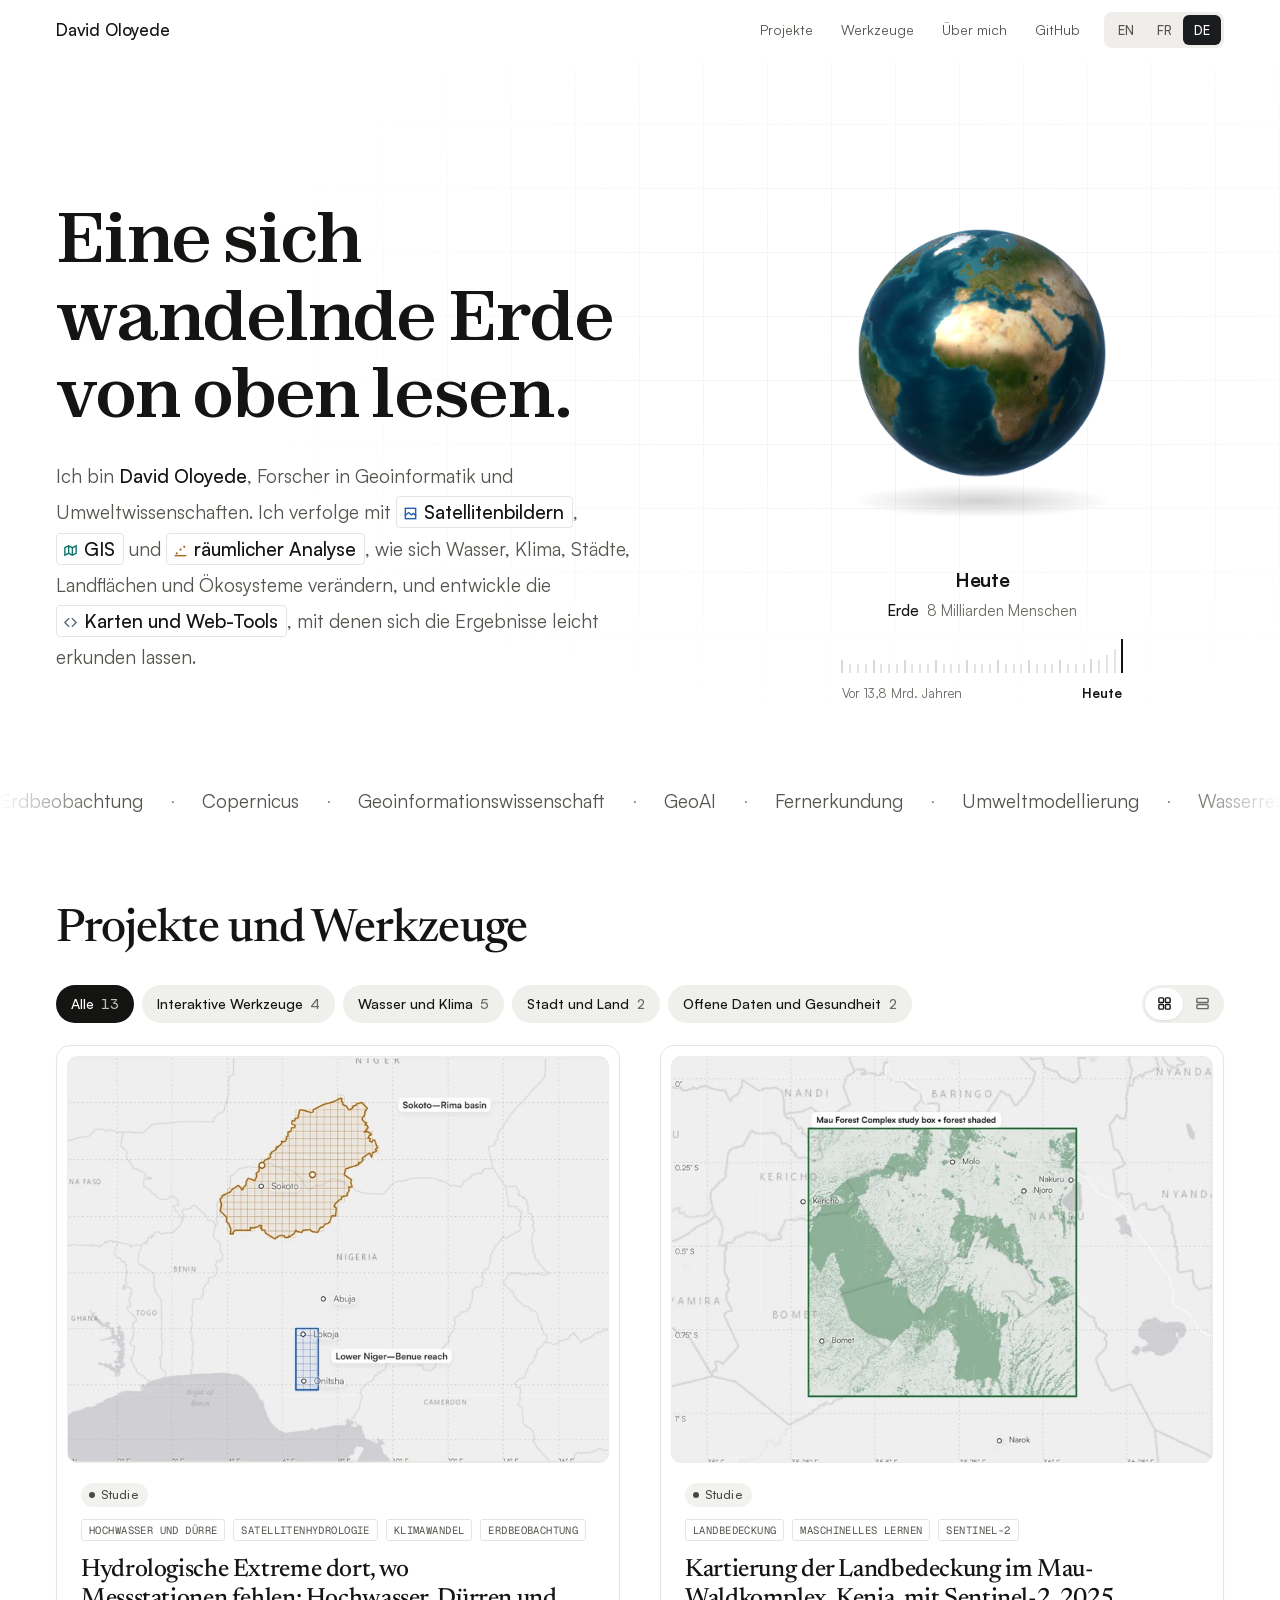
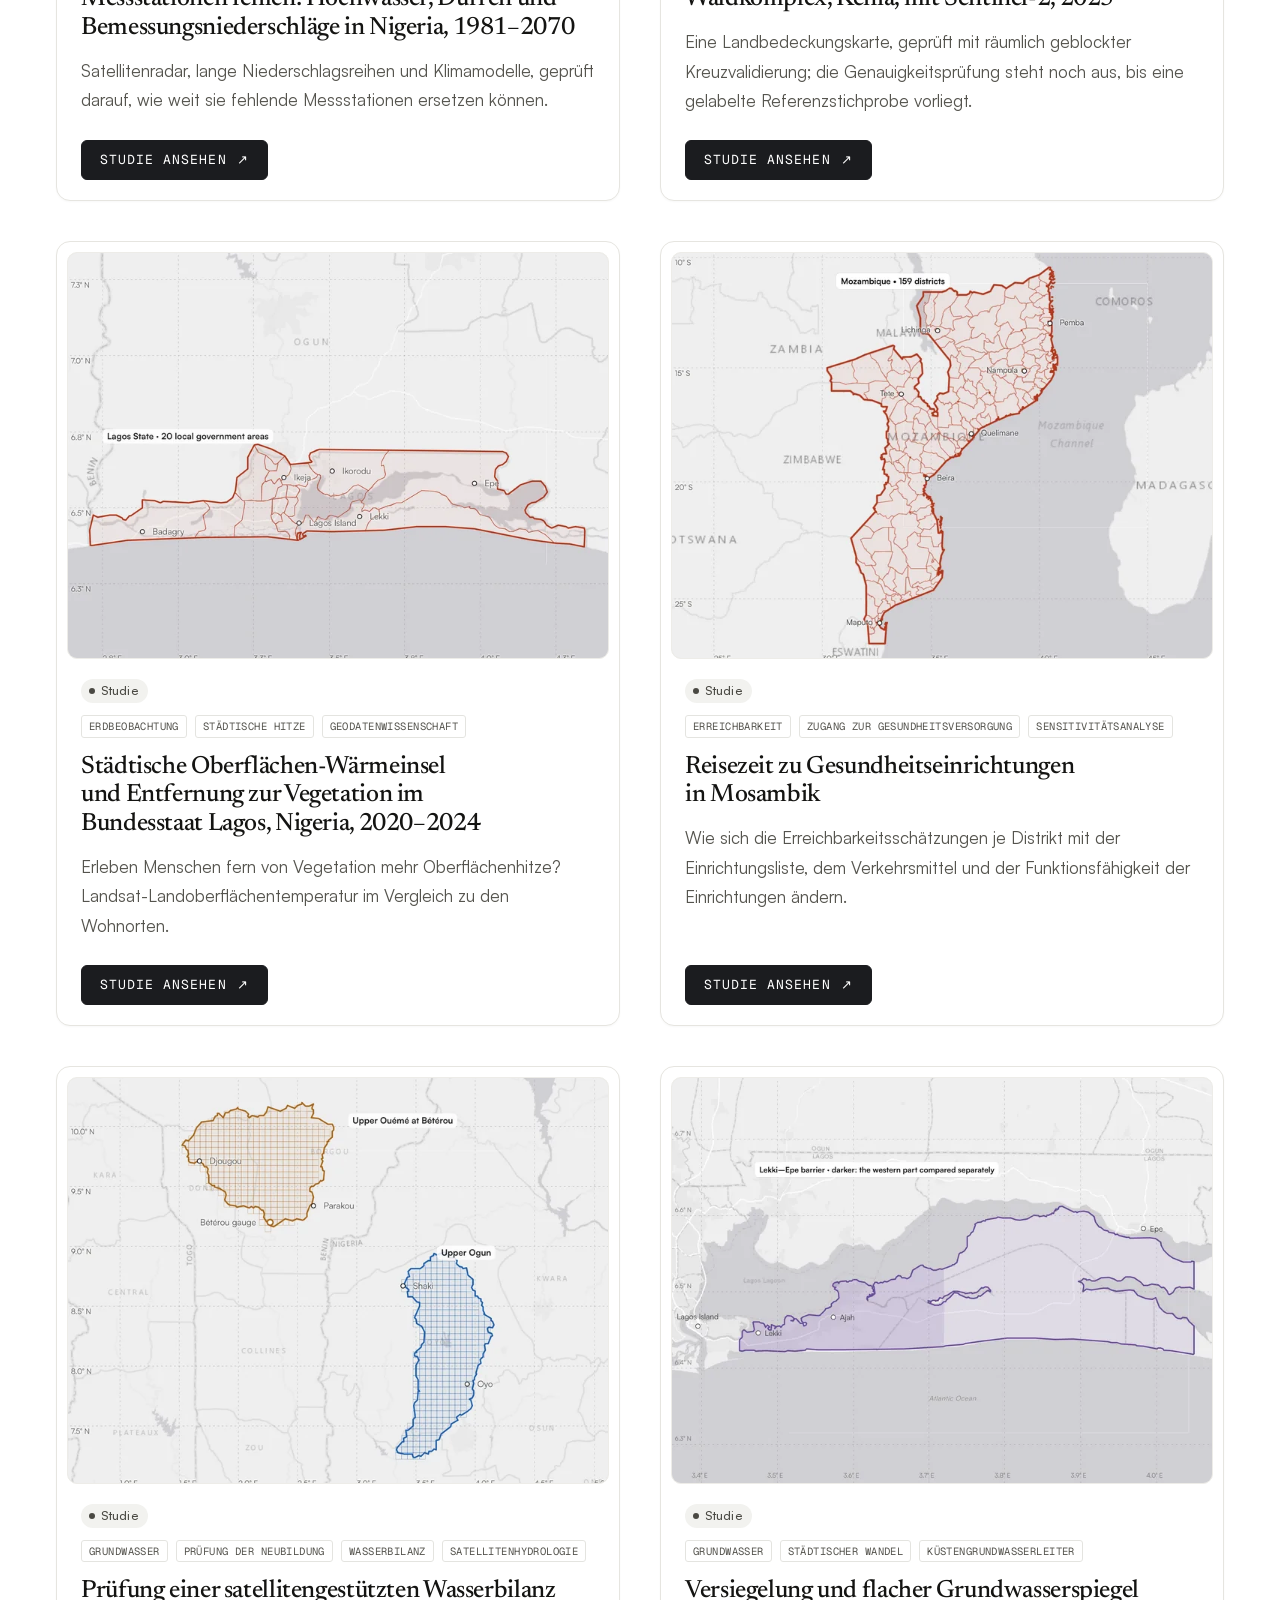
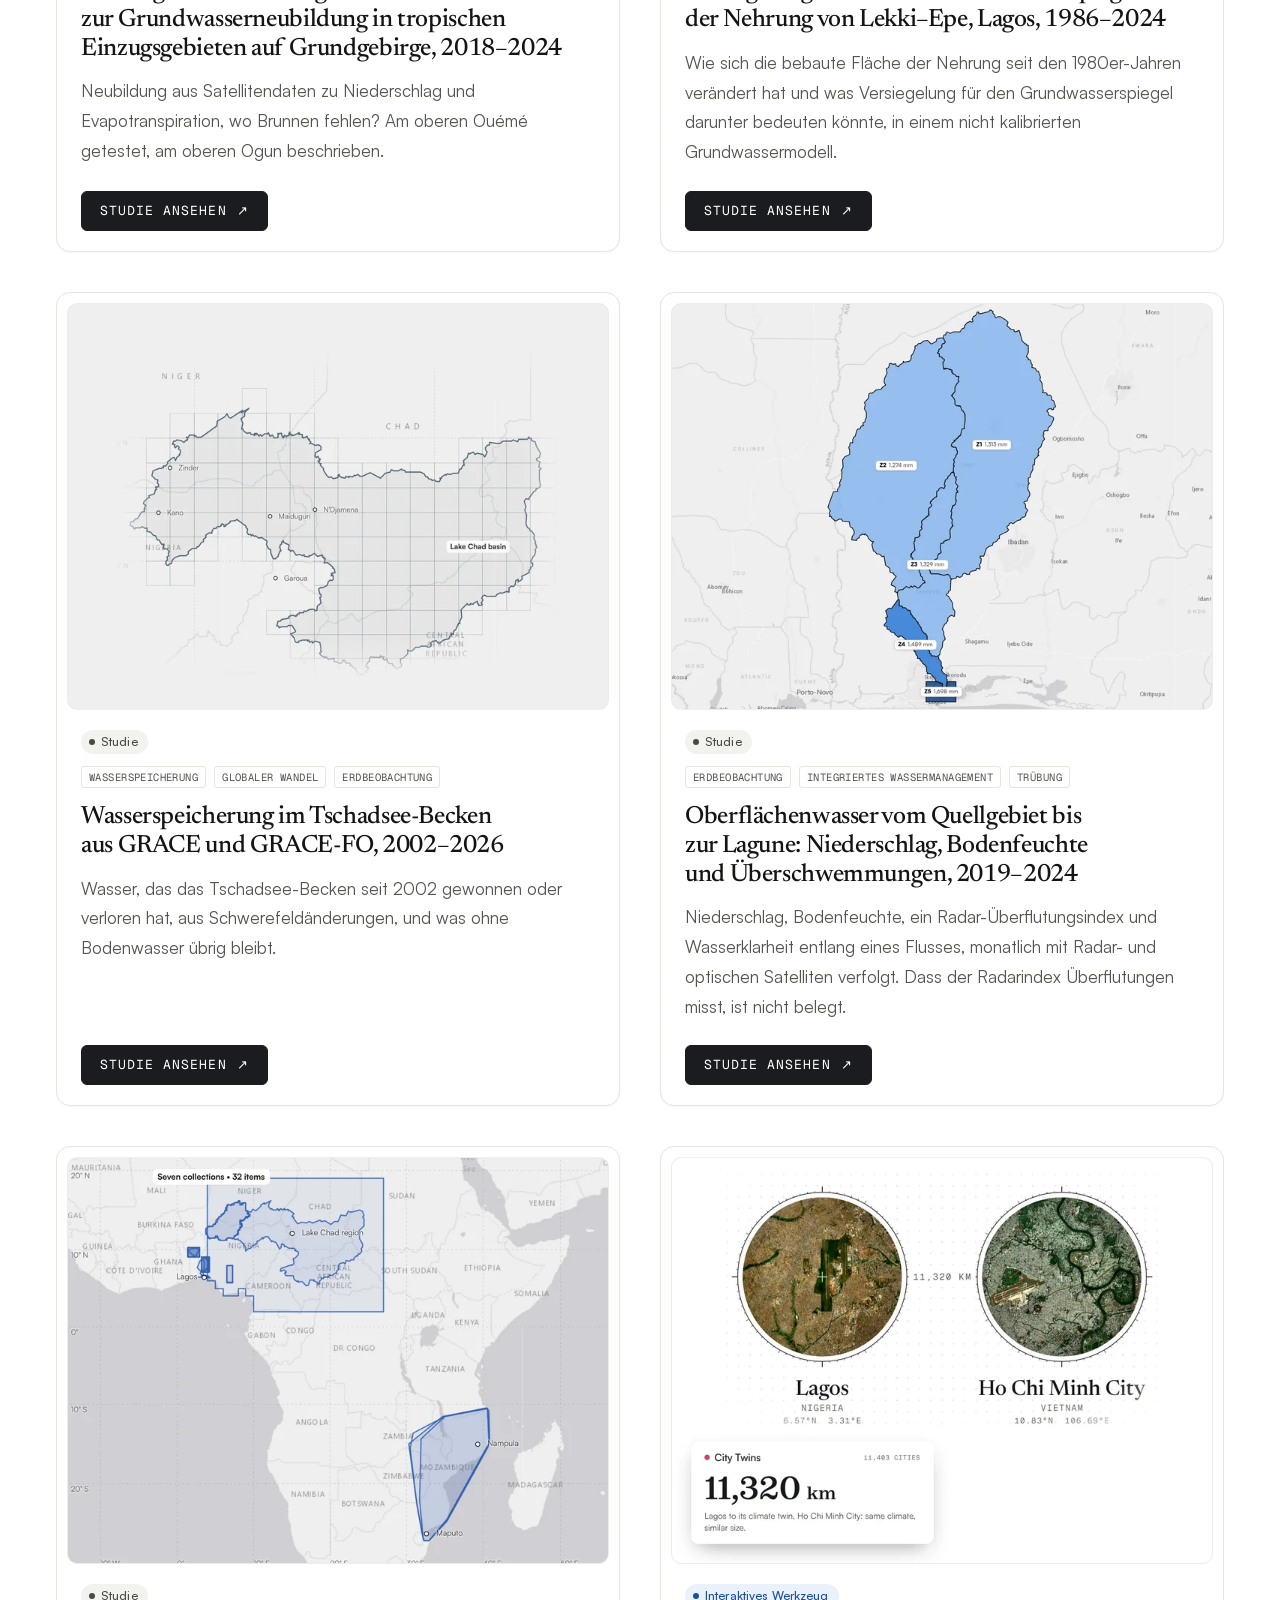
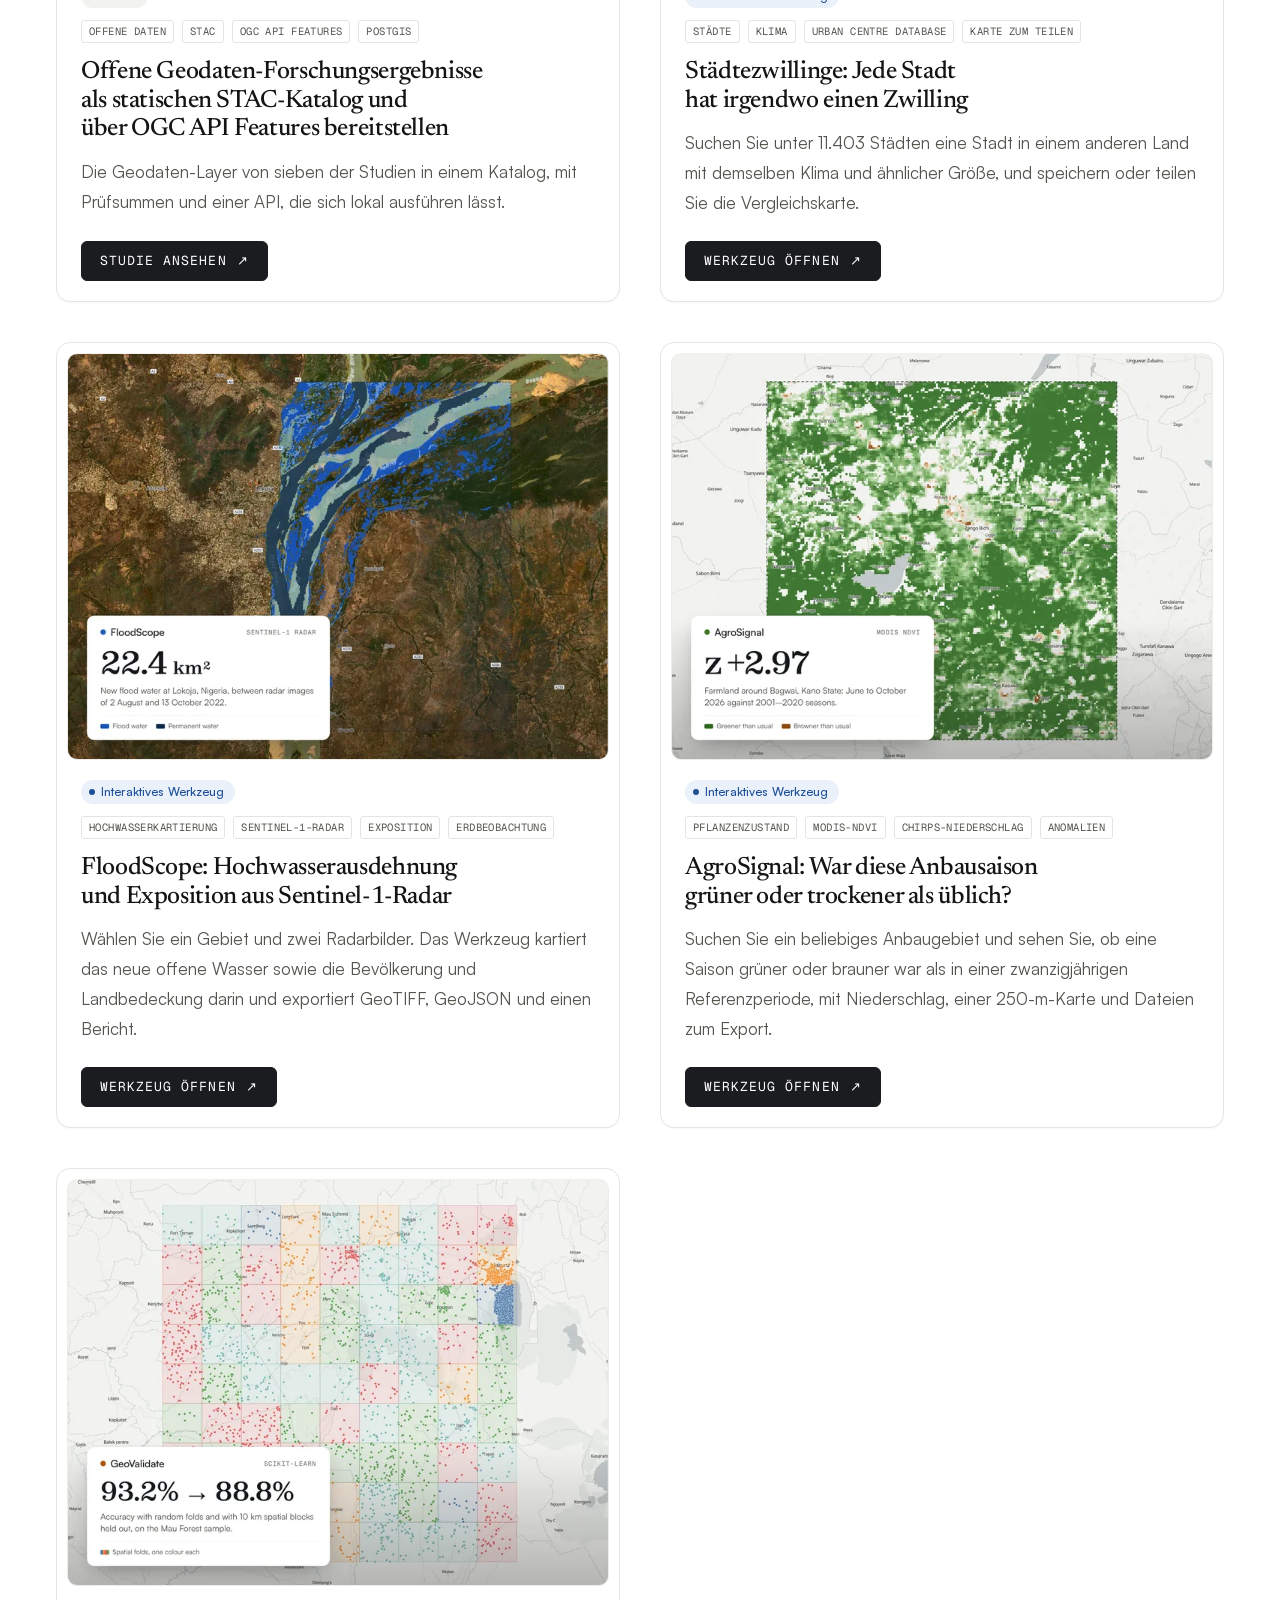
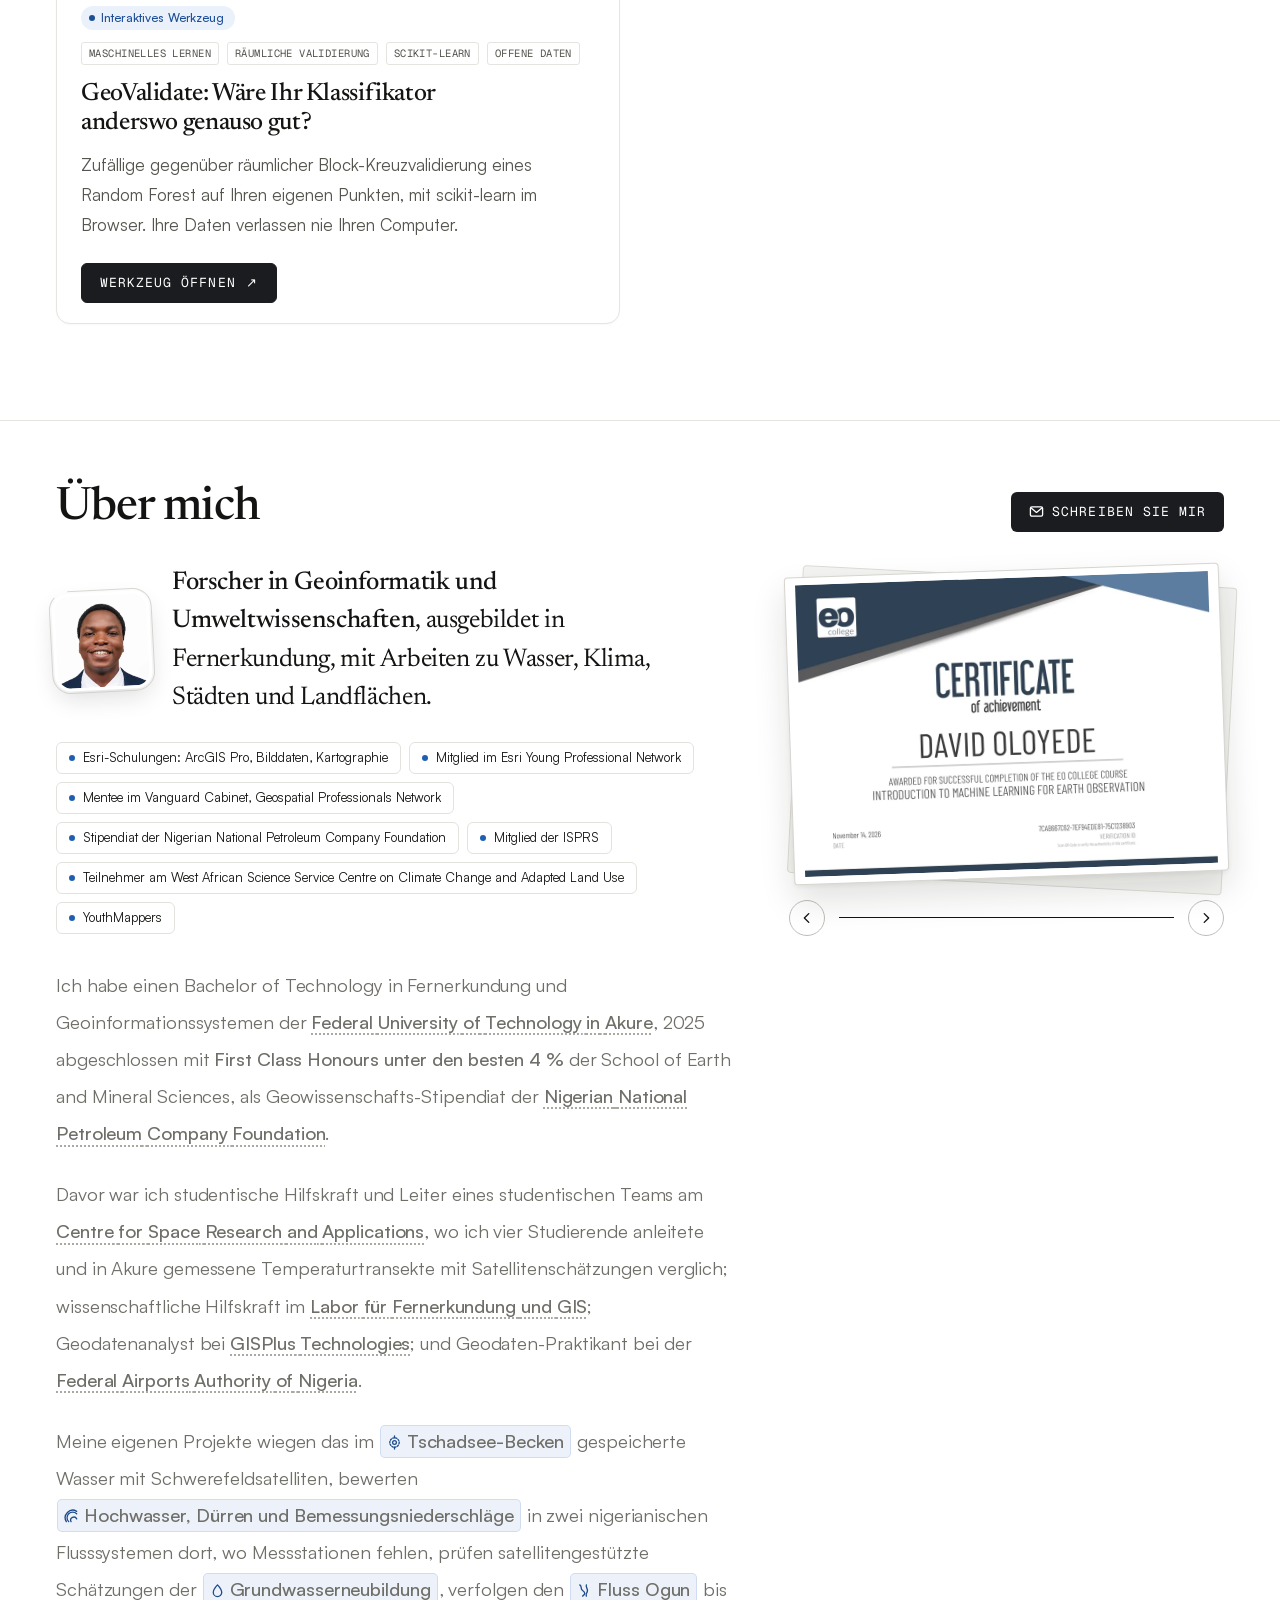
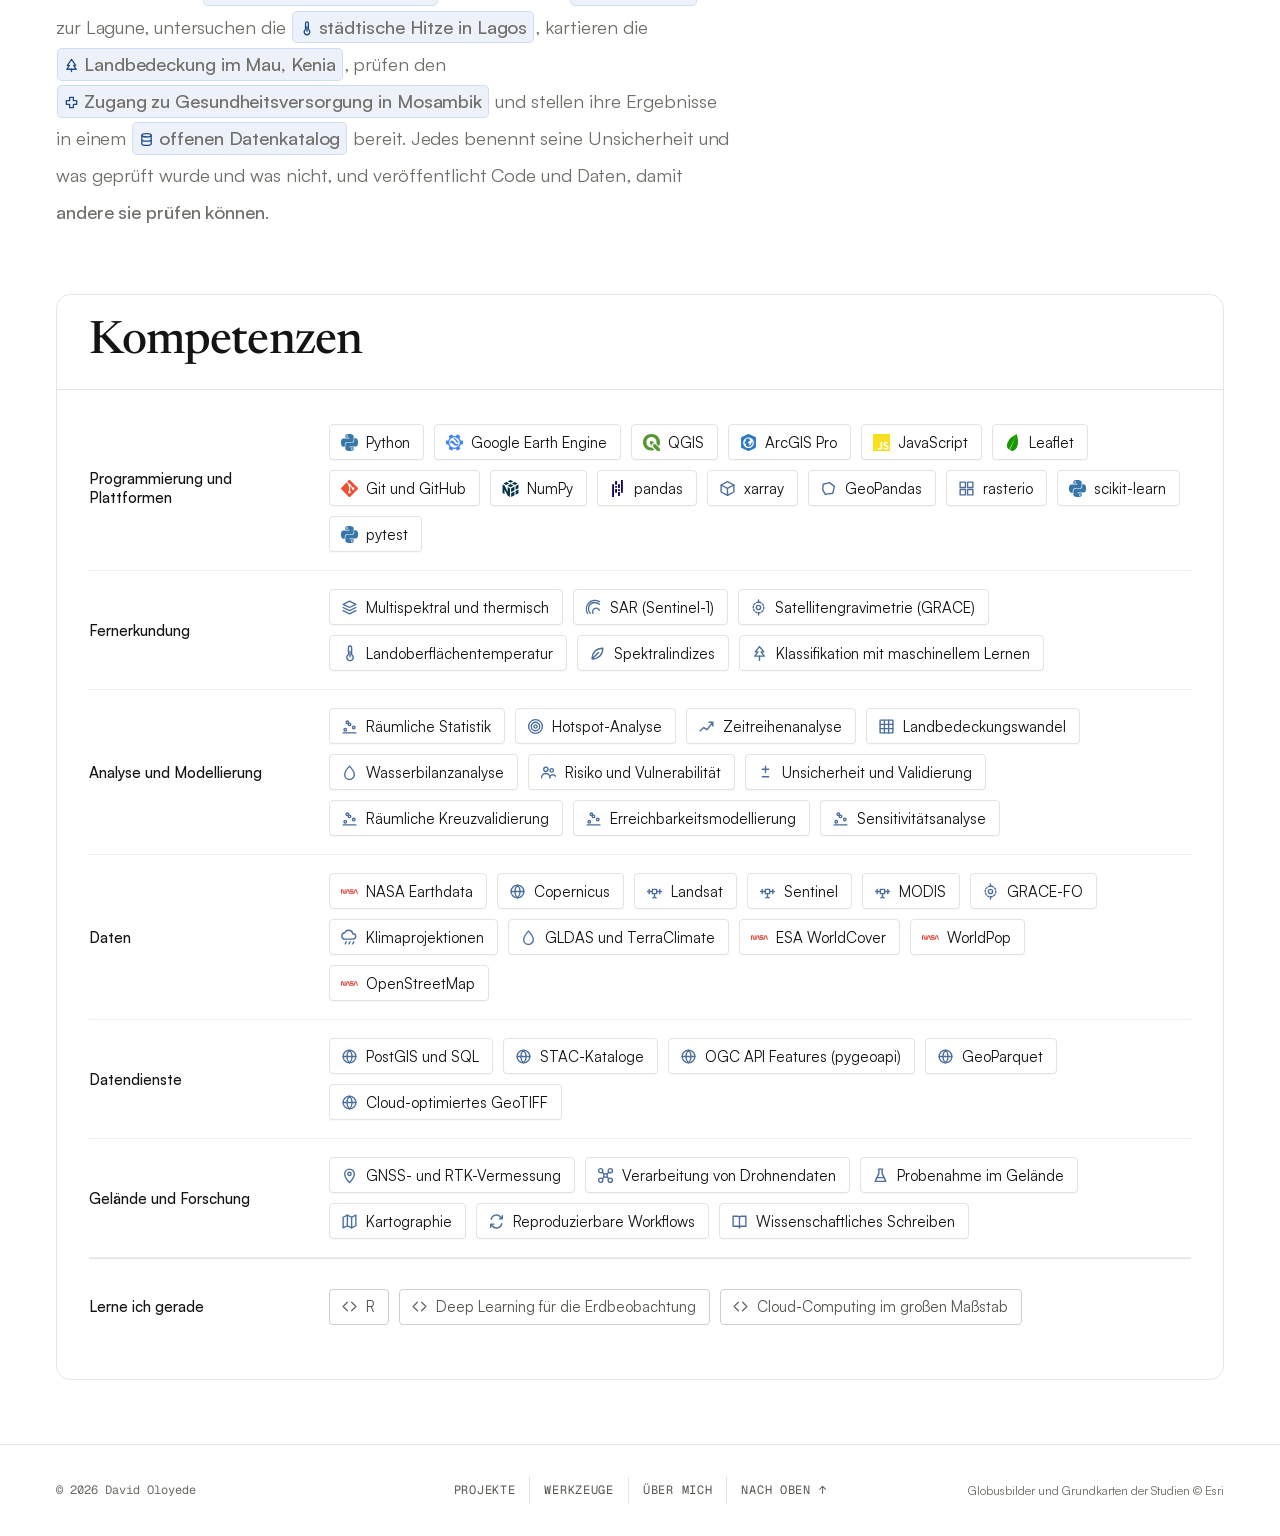
==== commit 10afa756: "Describe the rebuilt AgroSignal and drop it from the shared stylesheet check" ====
--- a/de/index.html
+++ b/de/index.html
@@ -179,7 +179,7 @@
           <p class="kind kind--tool">Interaktives Werkzeug</p>
           <ul class="tags" aria-label="Themen"><li style="--k:0">Pflanzenzustand</li><li style="--k:1">MODIS-NDVI</li><li style="--k:2">CHIRPS-Niederschlag</li><li style="--k:3">Anomalien</li></ul>
           <h3 id="tt2"><a class="inset-link" href="https://oloyededavid.github.io/AgroSignal/" rel="noopener">AgroSignal: War diese Anbausaison grüner oder trockener als üblich?</a></h3>
-          <p class="inset-desc">Das Grün der Saison auf Ackerland im Vergleich zu denselben Monaten einer Referenzperiode, Pixel für Pixel, mit dem Niederschlag der Saison, für jedes Gebiet bis 2.500 km².</p>
+          <p class="inset-desc">Suchen Sie ein beliebiges Anbaugebiet und sehen Sie, ob eine Saison grüner oder brauner war als in einer zwanzigjährigen Referenzperiode, mit Niederschlag, einer 250-m-Karte und Dateien zum Export.</p>
           <p class="inset-actions"><span class="cta" aria-hidden="true">Werkzeug öffnen <span class="arrow">↗</span></span></p>
         </div>
         <div class="inset-media"><img class="frame on" src="../assets/tools/agrosignal-1200.webp" srcset="../assets/tools/agrosignal-1600.webp 1600w, ../assets/tools/agrosignal-1200.webp 1200w, ../assets/tools/agrosignal-720.webp 720w" sizes="(min-width: 960px) 46vw, 92vw" width="1200" height="900" loading="lazy" decoding="async" alt="AgroSignal-Karte des Ackerlands um Bagwai im Bundesstaat Kano, überwiegend grün, wo die Saison Juni bis Oktober 2026 grüner war als 2001–2020, mit einem Feld, das einen regionalen z-Wert von +2,97 nennt."><p class="map-cap">Ackerland um Bagwai, Bundesstaat Kano, Juni–Oktober 2026</p></div>
--- a/styles.css
+++ b/styles.css
@@ -1046,7 +1046,7 @@
   .tp-text { display: contents; }
   .tp-text .tw-how { padding-top: 0; }
   .tp-lead, .tw-find { position: relative; z-index: 2; }
-  .tw-stage { order: 1; max-width: 520px; justify-self: center; } .tw-actions { order: 2; margin-top: 0; position: relative; z-index: 2; } .tw-facts { order: 3; margin-top: var(--s-2); } .tw-how { order: 4; margin-top: 0; position: relative; z-index: 2; }
+  .tw-stage { order: 1; max-width: 520px; justify-self: center; } .tw-actions { order: 2; margin-top: 0; position: relative; z-index: 2; } .tw-facts { order: 3; margin-top: var(--s-2); } .tw-match { order: 3; } .tw-how { order: 4; margin-top: 0; position: relative; z-index: 2; }
   .tp-lead { margin-bottom: calc(-1 * var(--s-2)); }
   #twin .tp-lead { margin-bottom: 0; }
 }
@@ -1155,3 +1155,11 @@
 .tw-alt button span { font-size: .75rem; color: var(--ink-3); }
 .tw-alt button:hover { border-color: var(--ink); }
 .tw-alt button:focus-visible { outline: 2px solid var(--accent); outline-offset: 2px; }
+
+/* on phones the card's words are shown as page text above the card, where the canvas text would be too small to read */
+.tw-words { display: none; }
+@media (max-width: 600px) {
+  .tw-words { display: block; margin: 0 0 12px; font-size: 15px; line-height: 1.5; color: var(--ink-2); }
+  .tw-words strong { display: block; font-family: var(--display); font-weight: 500; font-size: 20px; line-height: 1.3; color: var(--ink); margin-bottom: 4px; }
+  .tw-words .tw-wk { display: block; font-family: var(--mono); font-size: 12px; letter-spacing: .06em; text-transform: uppercase; color: #9a3412; margin-bottom: 4px; }
+}
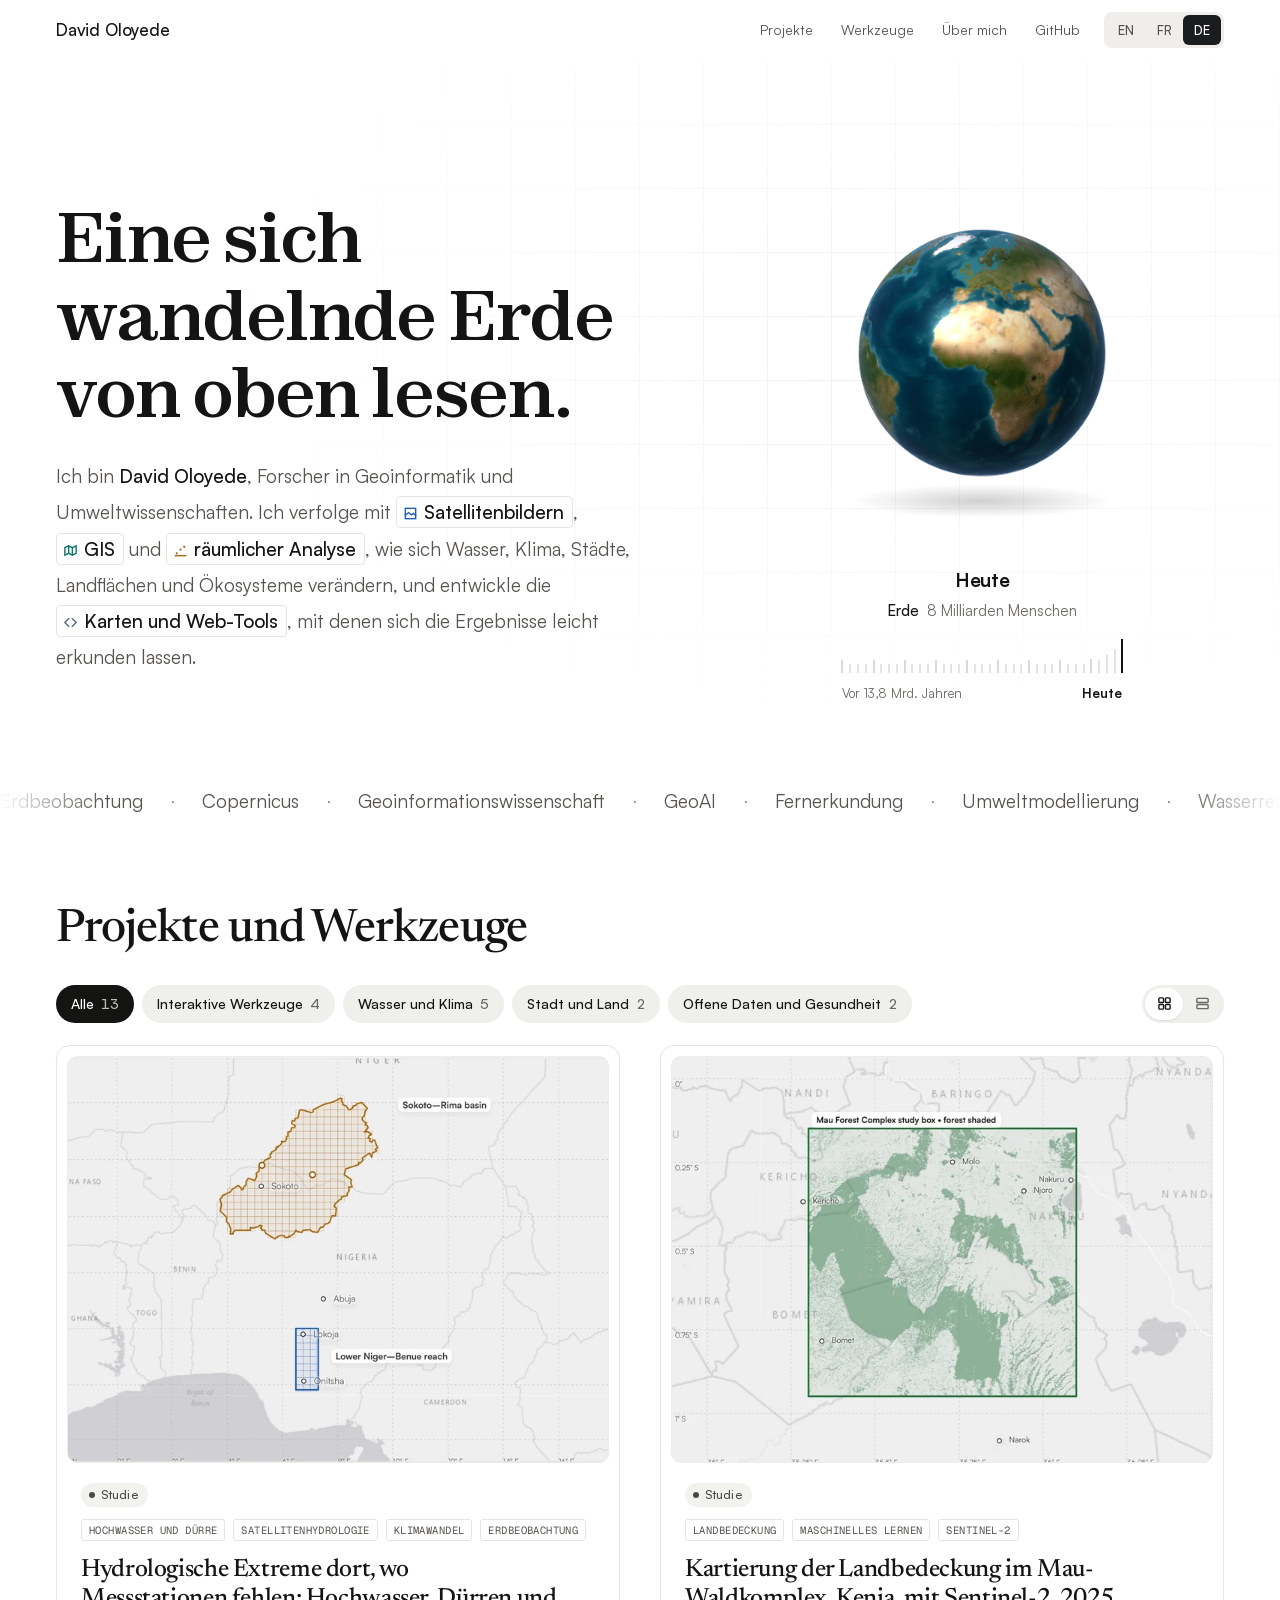
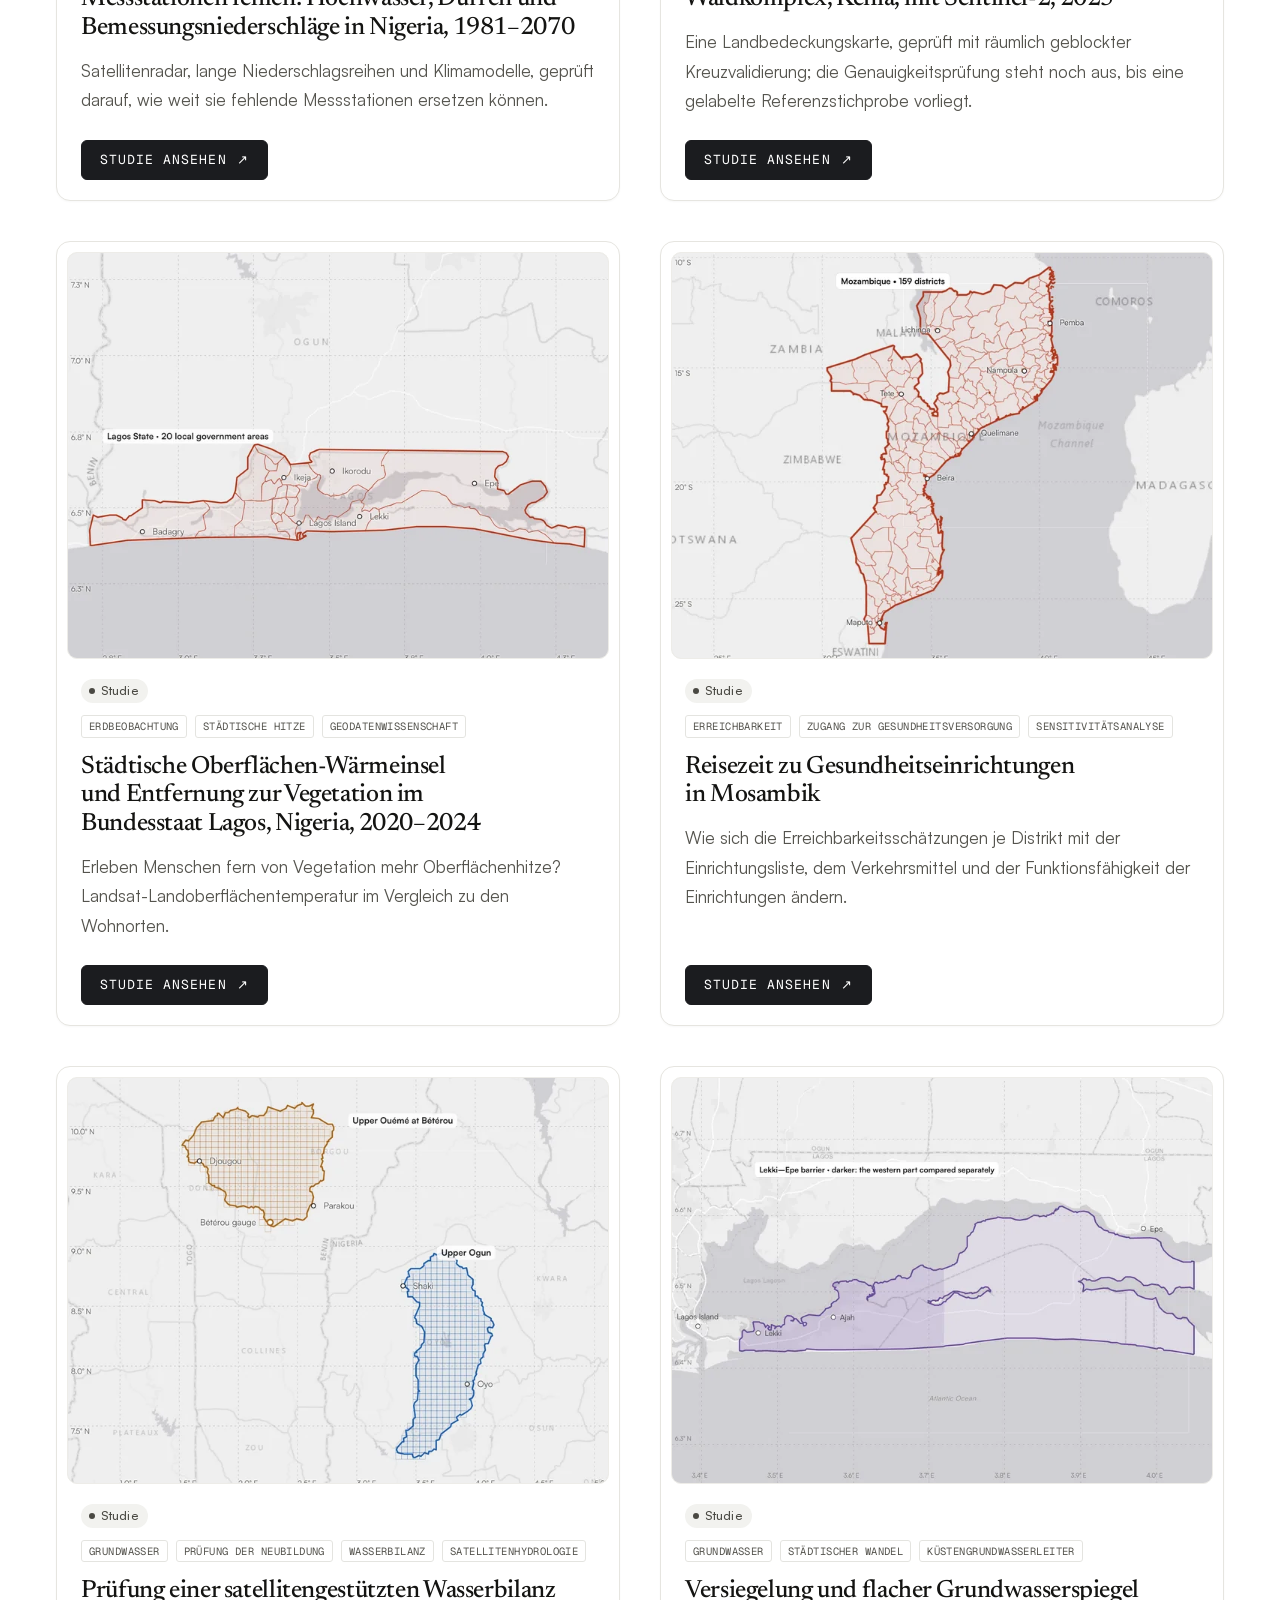
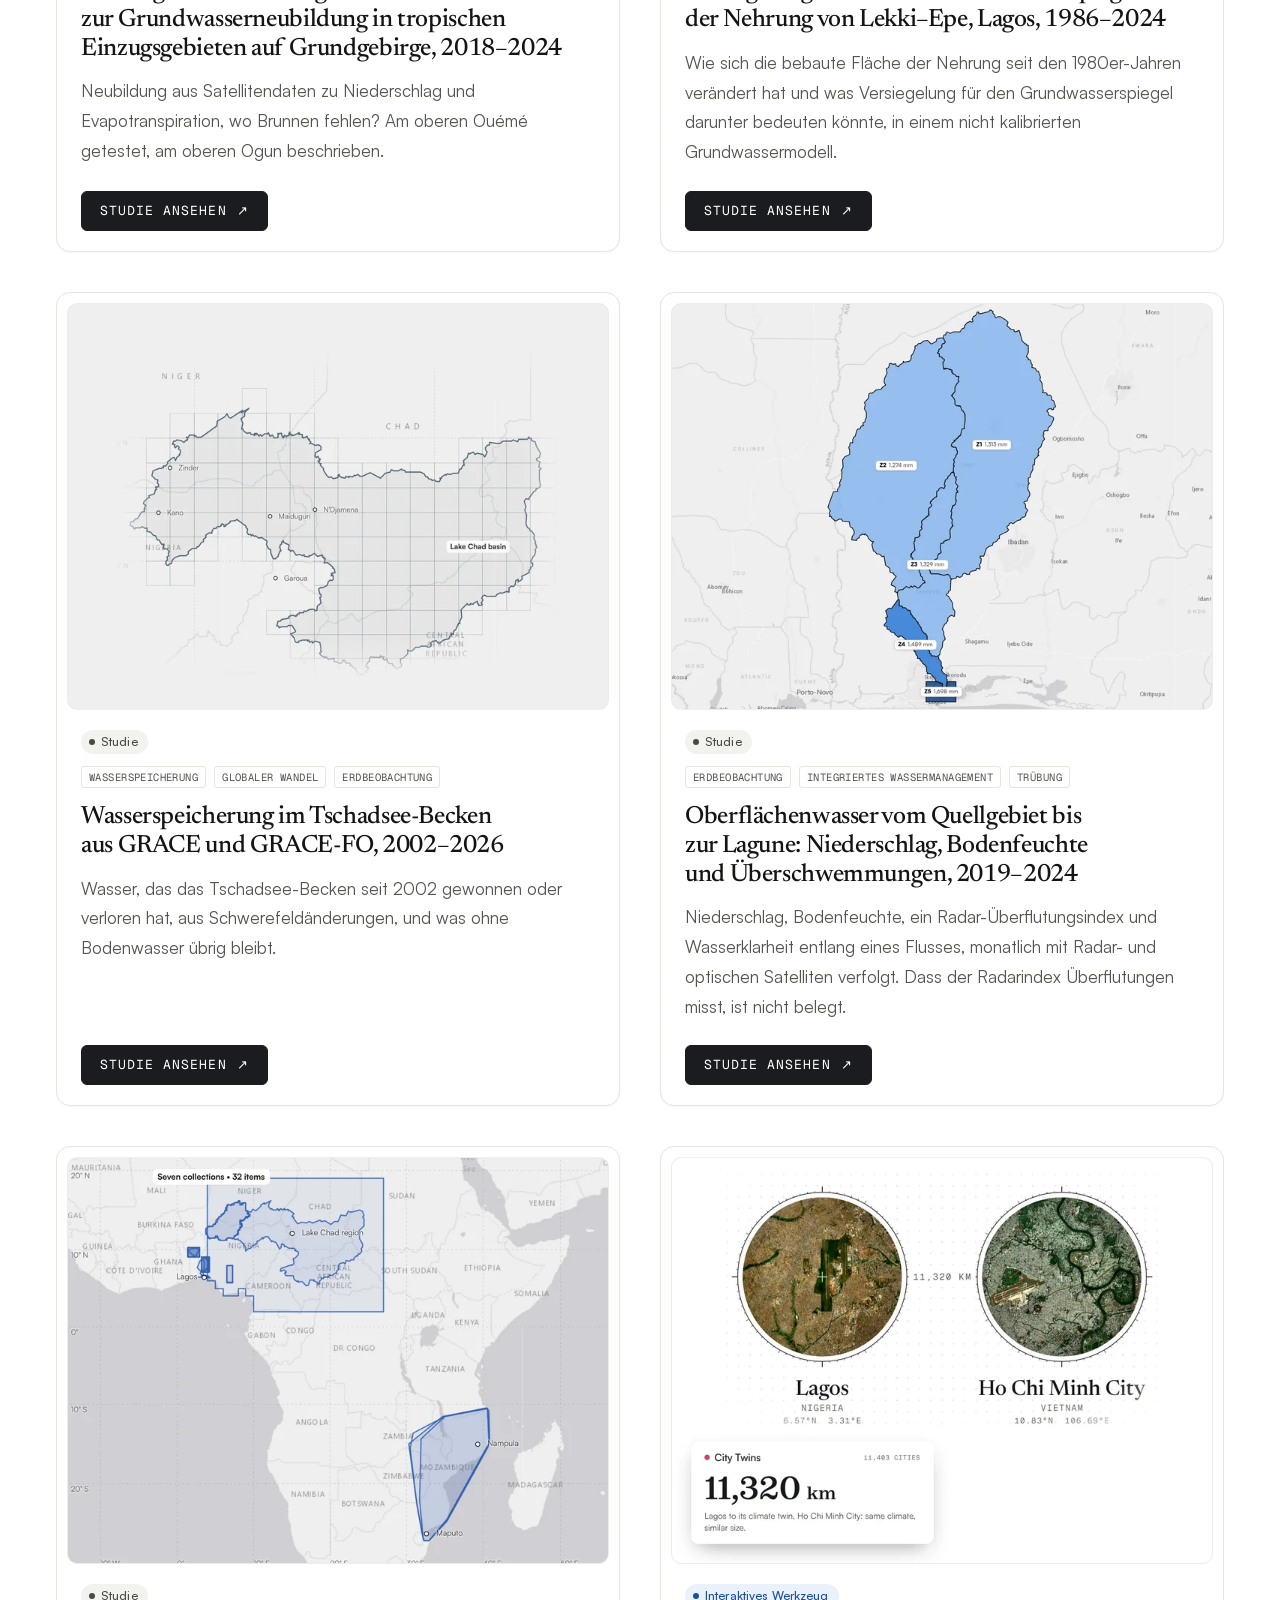
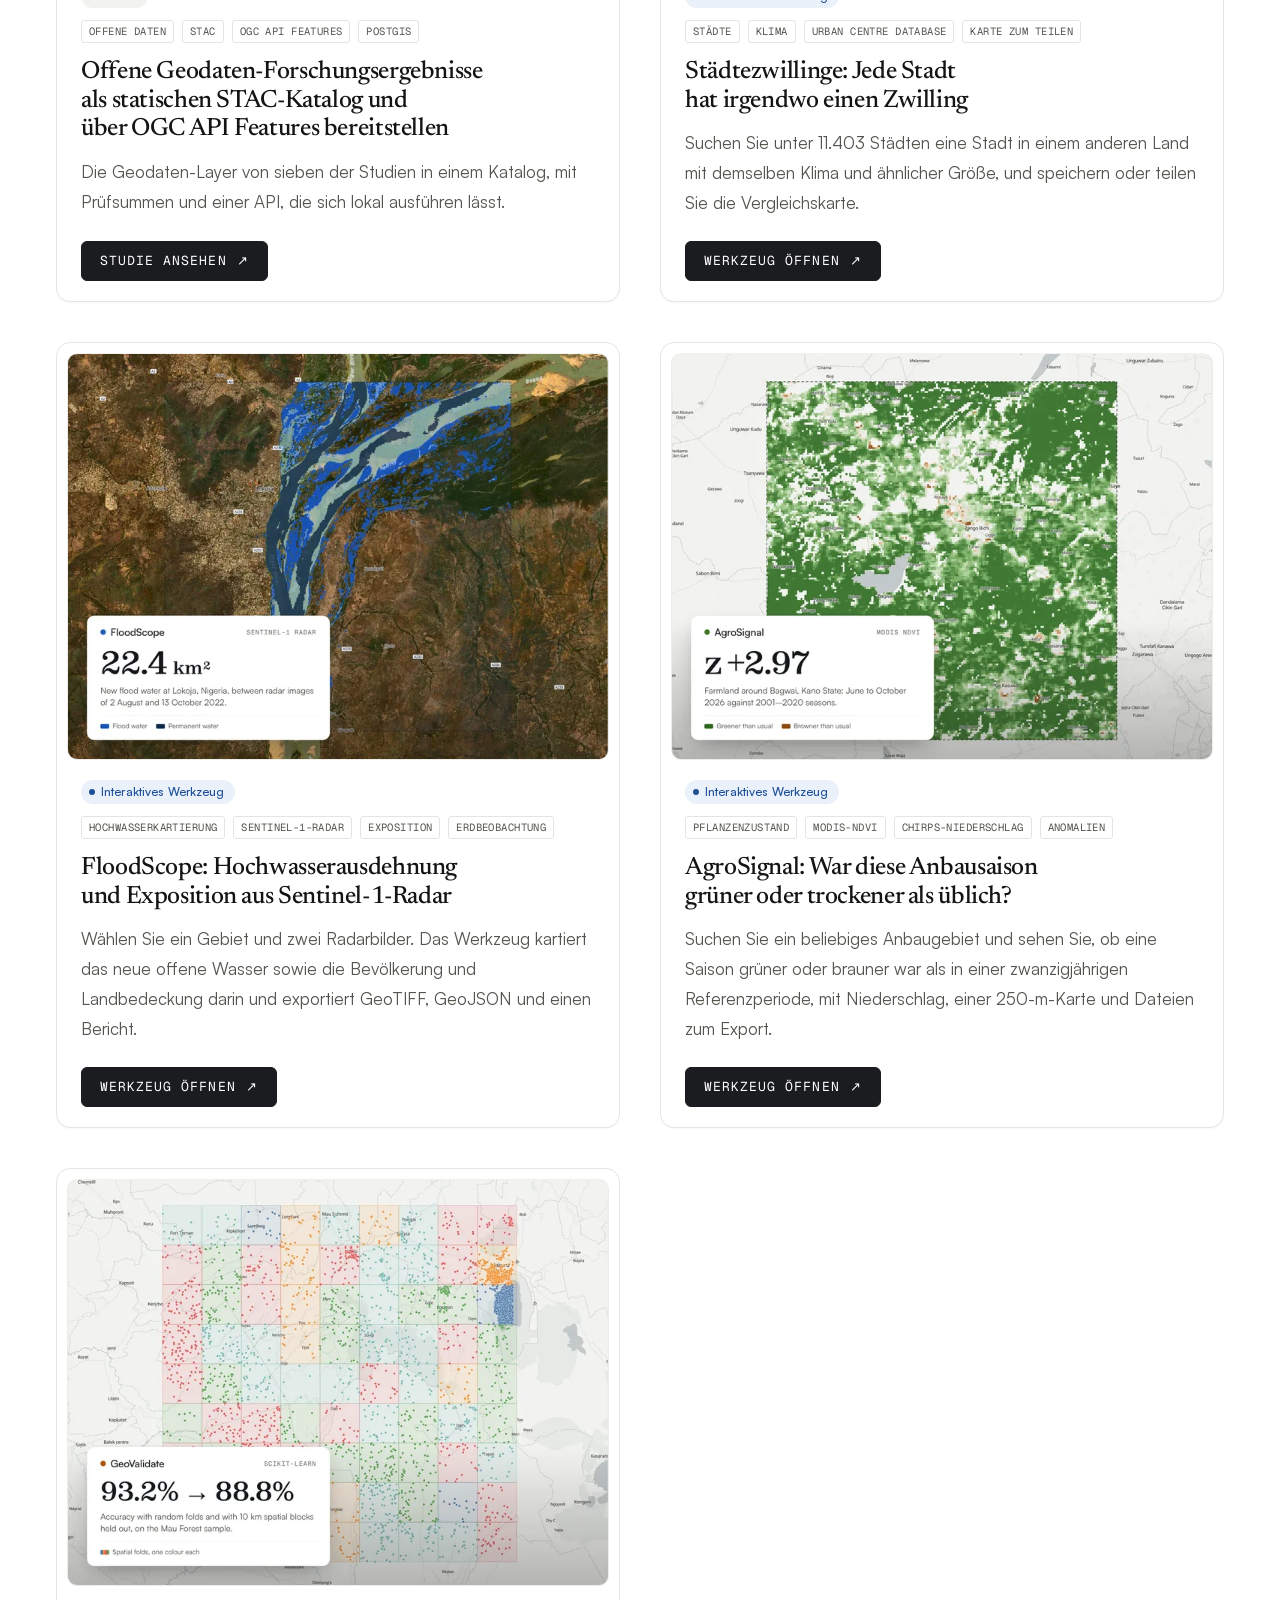
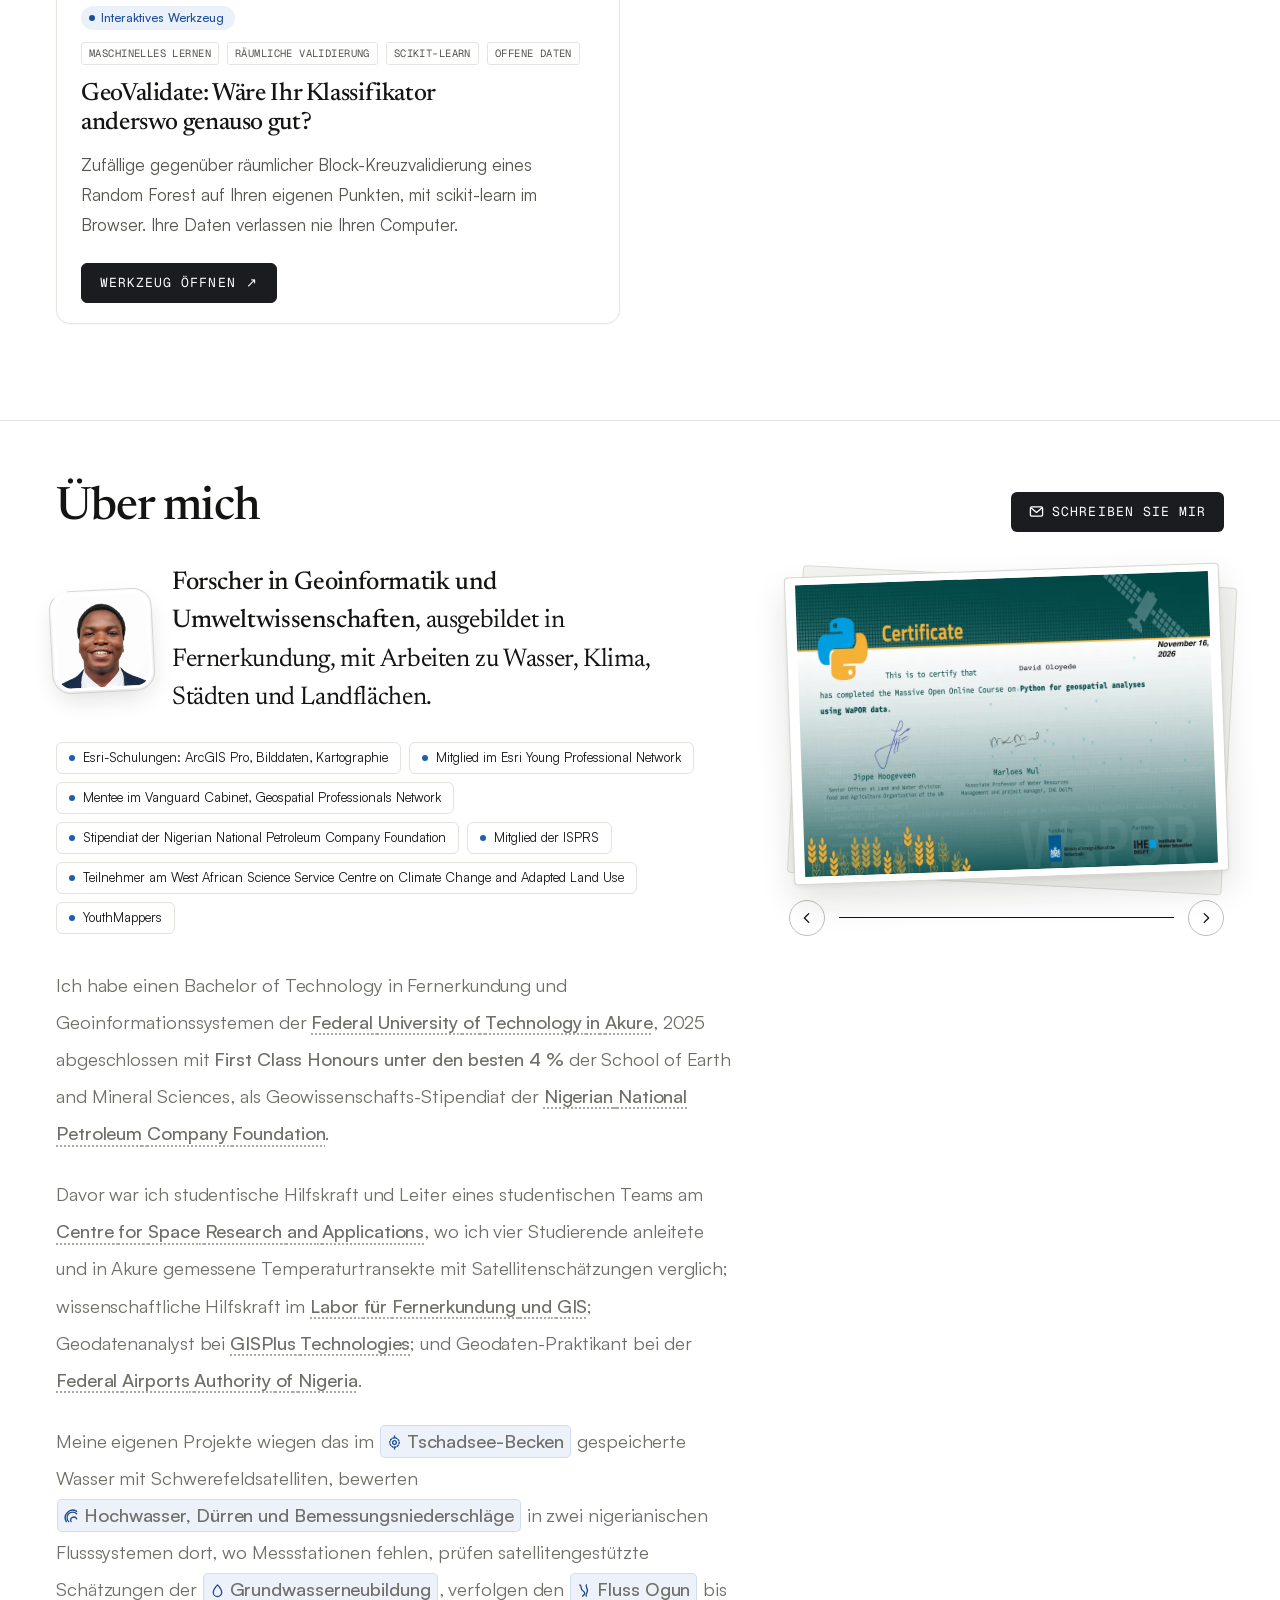
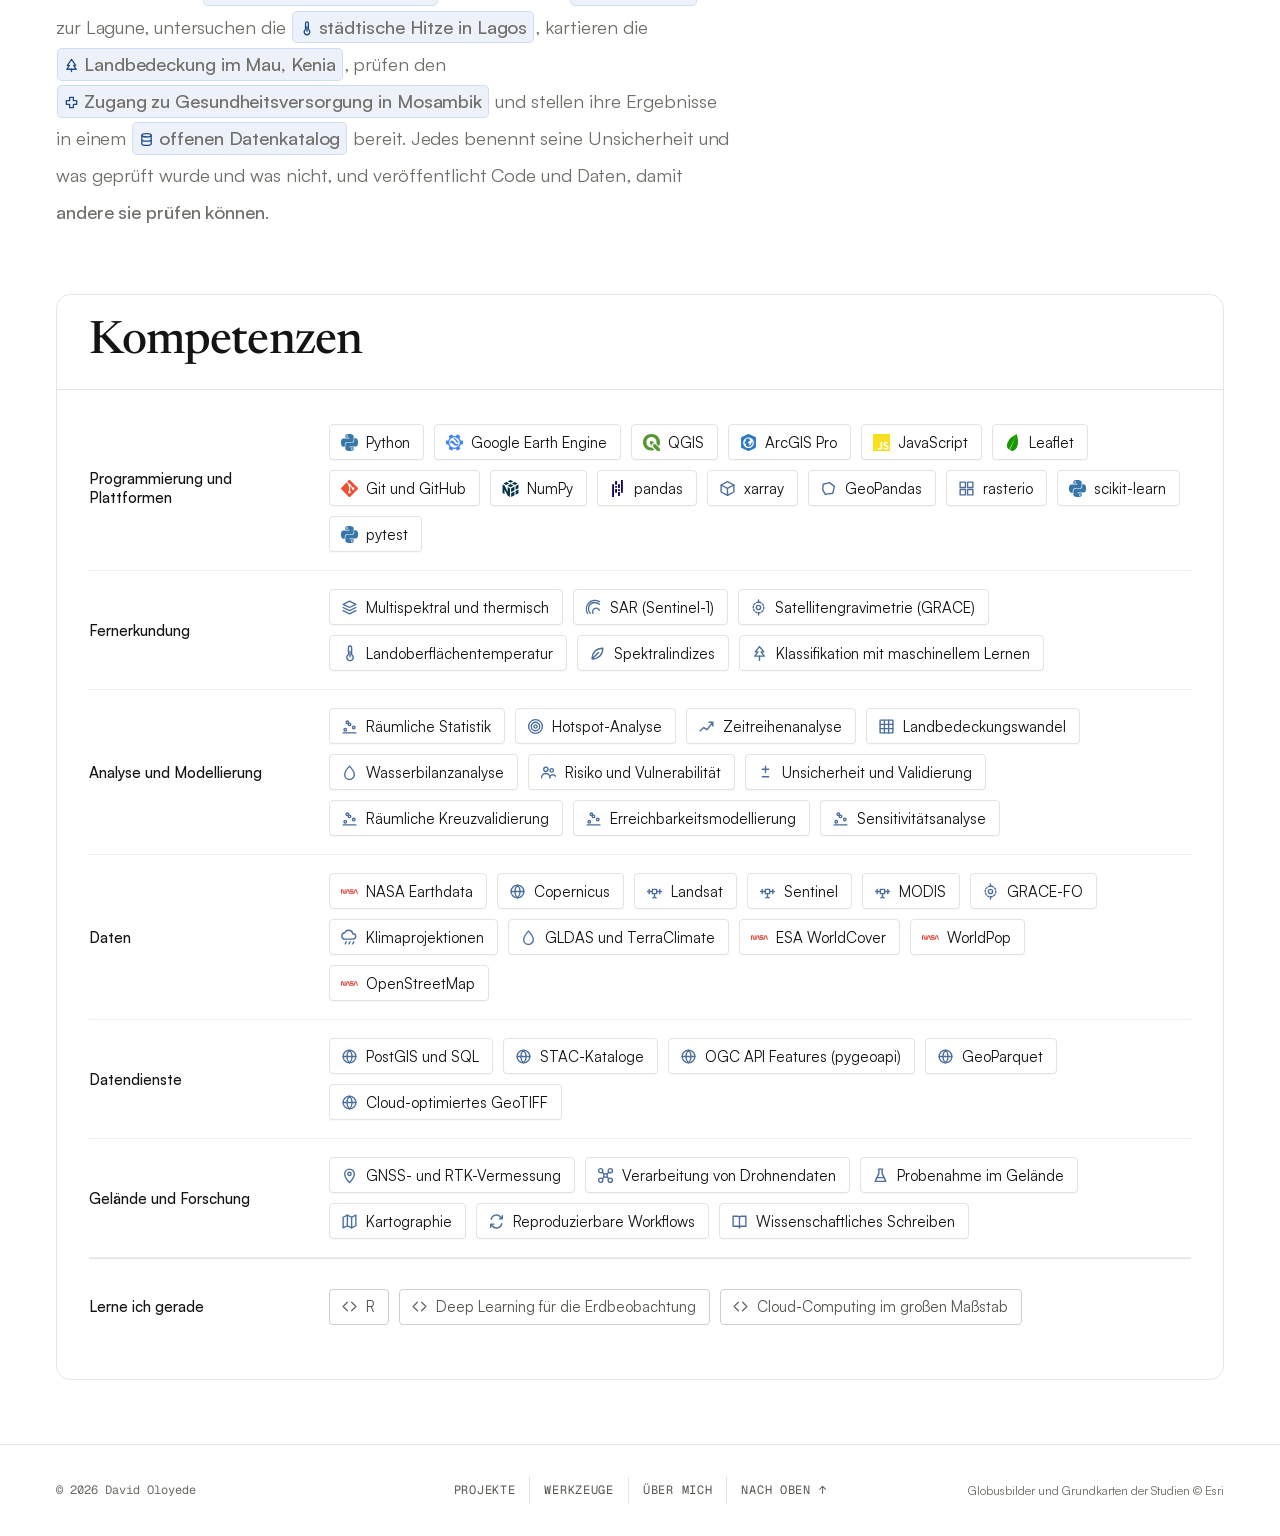
==== commit e337a819: "City Twins: fix audit findings Language links keep the chosen pair; a same-climate pair of very diff" ====
--- a/de/index.html
+++ b/de/index.html
@@ -243,7 +243,7 @@
   <nav class="ft-nav" aria-label="Fußzeile"><a href="#studies">Projekte</a><a href="#tools" data-filter-link="tool">Werkzeuge</a><a href="#about">Über mich</a><a href="#top">Nach oben ↑</a></nav>
   <p class="f-credits">Globusbilder und Grundkarten der Studien © Esri</p>
 </div></footer>
-<script>window.SITE_ROOT = "../"; window.I18N = {"Change since 1975": "Veränderung seit 1975", "Climate type": "Klimatyp", "Population 1975": "Einwohner 1975", "Population 2025": "Einwohner 2025", "tropical rainforest": "tropischer Regenwald", "tropical monsoon": "tropischer Monsun", "tropical savanna": "tropische Savanne", "hot desert": "heiße Wüste", "cold desert": "kalte Wüste", "hot semi-arid": "heiße Steppe", "cold semi-arid": "kalte Steppe", "hot-summer Mediterranean": "mediterran, heißer Sommer", "warm-summer Mediterranean": "mediterran, warmer Sommer", "cold-summer Mediterranean": "mediterran, kühler Sommer", "humid subtropical, dry winter": "feucht-subtropisch, trockener Winter", "subtropical highland": "subtropisches Hochland", "cold subtropical highland": "kühles subtropisches Hochland", "humid subtropical": "feucht-subtropisch", "oceanic": "ozeanisch", "subpolar oceanic": "subpolar-ozeanisch", "hot-summer continental, dry summer": "kontinental, heißer trockener Sommer", "warm-summer continental, dry summer": "kontinental, warmer trockener Sommer", "subarctic, dry summer": "subarktisch, trockener Sommer", "very cold subarctic, dry summer": "sehr kalt subarktisch, trockener Sommer", "hot-summer continental, dry winter": "kontinental, heißer Sommer, trockener Winter", "warm-summer continental, dry winter": "kontinental, warmer Sommer, trockener Winter", "subarctic, dry winter": "subarktisch, trockener Winter", "very cold subarctic, dry winter": "sehr kalt subarktisch, trockener Winter", "hot-summer continental": "kontinental, heißer Sommer", "warm-summer continental": "kontinental, warmer Sommer", "subarctic": "subarktisch", "very cold subarctic": "sehr kalt subarktisch", "tundra": "Tundra", "ice cap": "Eiskappe", "Try:": "Zum Beispiel:", "Seasonal spread (SD)": "Saisonale Streuung (SD)", "Measure": "Merkmal", "Temperature": "Temperatur", "Greenness (NDVI)": "Grünwert (NDVI)", "Building height": "Gebäudehöhe", "Link copied": "Link kopiert", "No city by that name. Try a larger city nearby.": "Keine Stadt mit diesem Namen. Versuchen Sie eine größere Stadt in der Nähe.", "Saved": "Gespeichert", "The city data could not be loaded. Please reload the page.": "Die Daten konnten nicht geladen werden. Bitte laden Sie die Seite neu.", "13.8 billion years ago": "Vor 13,8 Milliarden Jahren", "4.6 billion years ago": "Vor 4,6 Milliarden Jahren", "4.5 billion years ago": "Vor 4,5 Milliarden Jahren", "4.4 billion years ago": "Vor 4,4 Milliarden Jahren", "3.5 billion years ago": "Vor 3,5 Milliarden Jahren", "2.4 billion years ago": "Vor 2,4 Milliarden Jahren", "1 billion years ago": "Vor 1 Milliarde Jahren", "650 million years ago": "Vor 650 Millionen Jahren", "540 million years ago": "Vor 540 Millionen Jahren", "385 million years ago": "Vor 385 Millionen Jahren", "250 million years ago": "Vor 250 Millionen Jahren", "66 million years ago": "Vor 66 Millionen Jahren", "20,000 years ago": "Vor 20.000 Jahren", "Today": "Heute", "Big Bang": "Urknall", "Protoplanet": "Protoplanet", "Magma ocean": "Magmaozean", "First oceans": "Erste Ozeane", "First life": "Erstes Leben", "Great Oxidation": "Große Sauerstoffkatastrophe", "Rodinia": "Rodinia", "Snowball Earth": "Schneeball Erde", "Cambrian explosion": "Kambrische Explosion", "First forests": "Erste Wälder", "Pangaea": "Pangaea", "Chicxulub": "Chicxulub", "Last Ice Age": "Letzte Eiszeit", "Earth": "Erde", "The universe begins": "Das Universum entsteht", "Dust and rock collide": "Staub und Gestein kollidieren", "The surface is molten": "Die Oberfläche ist geschmolzen", "Steam falls as rain": "Dampf fällt als Regen", "Microbes under a hazy sky": "Mikroben unter dunstigem Himmel", "Oxygen fills the air": "Sauerstoff erfüllt die Luft", "No plants yet on land": "Noch keine Pflanzen an Land", "Ice reaches the equator": "Das Eis erreicht den Äquator", "Animals fill the seas": "Tiere bevölkern die Meere", "Plants spread over land": "Pflanzen breiten sich an Land aus", "One supercontinent": "Ein einziger Superkontinent", "An asteroid ends the age of dinosaurs": "Ein Asteroid beendet das Zeitalter der Dinosaurier", "Ice sheets cover the north": "Eisschilde bedecken den Norden", "8 billion people": "8 Milliarden Menschen", "Time": "Zeit", "km² of land": "km² Landfläche", "people (WorldPop 2020)": "Einwohner (WorldPop 2020)", "of 20": "von 20", "Basemap © Esri": "Grundkarte © Esri", "Copied": "Kopiert", "Heat island": "Wärmeinsel", "Surface urban heat island (°C)": "Städtische Oberflächen-Wärmeinsel (°C)", "Population-weighted, Landsat dry seasons 2020–2024": "Bevölkerungsgewichtet, Landsat-Trockenzeiten 2020–2024", "Far from green": "Fern von Grün", "Residents beyond 300 m of vegetation (%)": "Einwohner mehr als 300 m von Vegetation entfernt (%)", "WorldPop 2020; vegetation is NDVI of at least 0.4": "WorldPop 2020; Vegetation: NDVI von mindestens 0,4", "On hot ground": "Auf heißem Boden", "Residents on hot cells (%)": "Einwohner auf heißen Zellen (%)", "Hot means at least 4 °C above the countryside": "Heiß: mindestens 4 °C über dem Umland", "Low ground": "Tiefland", "Residents on land below 10 m (%)": "Einwohner auf Land unter 10 m (%)", "Elevation above sea level": "Höhe über dem Meeresspiegel", "Residents (WorldPop 2020)": "Einwohner (WorldPop 2020)", "A modelled estimate": "Modellierte Schätzung", "Beyond 300 m of green": "Über 300 m von Grün", "of residents": "der Einwohner", "On hot cells": "Auf heißen Zellen", "Below 10 m": "Unter 10 m", "{n} shown": "{n} angezeigt", "No exact match. Closest names:": "Kein genauer Treffer. Ähnlichste Namen:", "and": "und", "modelled": "modelliert", "Why this twin": "Warum dieser Zwilling", "Close match: every limit below is met.": "Enge Übereinstimmung: Alle Grenzen unten sind eingehalten.", "No close match: no city in another country meets every limit, so this is the closest city with the same climate type. Read the differences as real differences.": "Keine enge Übereinstimmung: Keine Stadt in einem anderen Land hält alle Grenzen ein, daher ist dies die nächste Stadt mit demselben Klimatyp. Die Unterschiede sind echte Unterschiede.", "No city in another country shares this climate type, so this is the closest city of any type.": "Keine Stadt in einem anderen Land hat diesen Klimatyp, daher ist dies die nächste Stadt beliebigen Typs.", "Difference": "Unterschied", "Limit": "Grenze", "same": "gleich", "different": "verschieden", "within": "eingehalten", "outside": "überschritten", "Ranked by temperature, seasonal spread and population, weighted equally.": "Rangfolge nach Temperatur, saisonaler Streuung und Einwohnerzahl, gleich gewichtet.", "Other candidates": "Weitere Kandidaten", "must match": "gleich", "Result": "Ergebnis"};</script>
+<script>window.SITE_ROOT = "../"; window.I18N = {"Change since 1975": "Veränderung seit 1975", "Climate type": "Klimatyp", "Population 1975": "Einwohner 1975", "Population 2025": "Einwohner 2025", "tropical rainforest": "tropischer Regenwald", "tropical monsoon": "tropischer Monsun", "tropical savanna": "tropische Savanne", "hot desert": "heiße Wüste", "cold desert": "kalte Wüste", "hot semi-arid": "heiße Steppe", "cold semi-arid": "kalte Steppe", "hot-summer Mediterranean": "mediterran, heißer Sommer", "warm-summer Mediterranean": "mediterran, warmer Sommer", "cold-summer Mediterranean": "mediterran, kühler Sommer", "humid subtropical, dry winter": "feucht-subtropisch, trockener Winter", "subtropical highland": "subtropisches Hochland", "cold subtropical highland": "kühles subtropisches Hochland", "humid subtropical": "feucht-subtropisch", "oceanic": "ozeanisch", "subpolar oceanic": "subpolar-ozeanisch", "hot-summer continental, dry summer": "kontinental, heißer trockener Sommer", "warm-summer continental, dry summer": "kontinental, warmer trockener Sommer", "subarctic, dry summer": "subarktisch, trockener Sommer", "very cold subarctic, dry summer": "sehr kalt subarktisch, trockener Sommer", "hot-summer continental, dry winter": "kontinental, heißer Sommer, trockener Winter", "warm-summer continental, dry winter": "kontinental, warmer Sommer, trockener Winter", "subarctic, dry winter": "subarktisch, trockener Winter", "very cold subarctic, dry winter": "sehr kalt subarktisch, trockener Winter", "hot-summer continental": "kontinental, heißer Sommer", "warm-summer continental": "kontinental, warmer Sommer", "subarctic": "subarktisch", "very cold subarctic": "sehr kalt subarktisch", "tundra": "Tundra", "ice cap": "Eiskappe", "Try:": "Zum Beispiel:", "Seasonal spread (SD)": "Saisonale Streuung (SD)", "Measure": "Merkmal", "Temperature": "Temperatur", "Greenness (NDVI)": "Grünwert (NDVI)", "Building height": "Gebäudehöhe", "Copy failed": "Kopieren fehlgeschlagen", "Link copied": "Link kopiert", "No city by that name. Try a larger city nearby.": "Keine Stadt mit diesem Namen. Versuchen Sie eine größere Stadt in der Nähe.", "Saved": "Gespeichert", "The city data could not be loaded. Please reload the page.": "Die Daten konnten nicht geladen werden. Bitte laden Sie die Seite neu.", "13.8 billion years ago": "Vor 13,8 Milliarden Jahren", "4.6 billion years ago": "Vor 4,6 Milliarden Jahren", "4.5 billion years ago": "Vor 4,5 Milliarden Jahren", "4.4 billion years ago": "Vor 4,4 Milliarden Jahren", "3.5 billion years ago": "Vor 3,5 Milliarden Jahren", "2.4 billion years ago": "Vor 2,4 Milliarden Jahren", "1 billion years ago": "Vor 1 Milliarde Jahren", "650 million years ago": "Vor 650 Millionen Jahren", "540 million years ago": "Vor 540 Millionen Jahren", "385 million years ago": "Vor 385 Millionen Jahren", "250 million years ago": "Vor 250 Millionen Jahren", "66 million years ago": "Vor 66 Millionen Jahren", "20,000 years ago": "Vor 20.000 Jahren", "Today": "Heute", "Big Bang": "Urknall", "Protoplanet": "Protoplanet", "Magma ocean": "Magmaozean", "First oceans": "Erste Ozeane", "First life": "Erstes Leben", "Great Oxidation": "Große Sauerstoffkatastrophe", "Rodinia": "Rodinia", "Snowball Earth": "Schneeball Erde", "Cambrian explosion": "Kambrische Explosion", "First forests": "Erste Wälder", "Pangaea": "Pangaea", "Chicxulub": "Chicxulub", "Last Ice Age": "Letzte Eiszeit", "Earth": "Erde", "The universe begins": "Das Universum entsteht", "Dust and rock collide": "Staub und Gestein kollidieren", "The surface is molten": "Die Oberfläche ist geschmolzen", "Steam falls as rain": "Dampf fällt als Regen", "Microbes under a hazy sky": "Mikroben unter dunstigem Himmel", "Oxygen fills the air": "Sauerstoff erfüllt die Luft", "No plants yet on land": "Noch keine Pflanzen an Land", "Ice reaches the equator": "Das Eis erreicht den Äquator", "Animals fill the seas": "Tiere bevölkern die Meere", "Plants spread over land": "Pflanzen breiten sich an Land aus", "One supercontinent": "Ein einziger Superkontinent", "An asteroid ends the age of dinosaurs": "Ein Asteroid beendet das Zeitalter der Dinosaurier", "Ice sheets cover the north": "Eisschilde bedecken den Norden", "8 billion people": "8 Milliarden Menschen", "Time": "Zeit", "km² of land": "km² Landfläche", "people (WorldPop 2020)": "Einwohner (WorldPop 2020)", "of 20": "von 20", "Basemap © Esri": "Grundkarte © Esri", "Copied": "Kopiert", "Heat island": "Wärmeinsel", "Surface urban heat island (°C)": "Städtische Oberflächen-Wärmeinsel (°C)", "Population-weighted, Landsat dry seasons 2020–2024": "Bevölkerungsgewichtet, Landsat-Trockenzeiten 2020–2024", "Far from green": "Fern von Grün", "Residents beyond 300 m of vegetation (%)": "Einwohner mehr als 300 m von Vegetation entfernt (%)", "WorldPop 2020; vegetation is NDVI of at least 0.4": "WorldPop 2020; Vegetation: NDVI von mindestens 0,4", "On hot ground": "Auf heißem Boden", "Residents on hot cells (%)": "Einwohner auf heißen Zellen (%)", "Hot means at least 4 °C above the countryside": "Heiß: mindestens 4 °C über dem Umland", "Low ground": "Tiefland", "Residents on land below 10 m (%)": "Einwohner auf Land unter 10 m (%)", "Elevation above sea level": "Höhe über dem Meeresspiegel", "Residents (WorldPop 2020)": "Einwohner (WorldPop 2020)", "A modelled estimate": "Modellierte Schätzung", "Beyond 300 m of green": "Über 300 m von Grün", "of residents": "der Einwohner", "On hot cells": "Auf heißen Zellen", "Below 10 m": "Unter 10 m", "{n} shown": "{n} angezeigt", "No exact match. Closest names:": "Kein genauer Treffer. Ähnlichste Namen:", "and": "und", "modelled": "modelliert", "Why this twin": "Warum dieser Zwilling", "Close match: every limit below is met.": "Enge Übereinstimmung: Alle Grenzen unten sind eingehalten.", "No close match: no city in another country meets every limit, so this is the closest city with the same climate type. Read the differences as real differences.": "Keine enge Übereinstimmung: Keine Stadt in einem anderen Land hält alle Grenzen ein, daher ist dies die nächste Stadt mit demselben Klimatyp. Die Unterschiede sind echte Unterschiede.", "No city in another country shares this climate type, so this is the closest city of any type.": "Keine Stadt in einem anderen Land hat diesen Klimatyp, daher ist dies die nächste Stadt beliebigen Typs.", "Difference": "Unterschied", "Limit": "Grenze", "same": "gleich", "different": "verschieden", "within": "eingehalten", "outside": "überschritten", "Ranked by temperature, seasonal spread and population, weighted equally.": "Rangfolge nach Temperatur, saisonaler Streuung und Einwohnerzahl, gleich gewichtet.", "Other candidates": "Weitere Kandidaten", "must match": "gleich", "Result": "Ergebnis"};</script>
 <script src="../script.js" defer></script>
 <script src="../globe.js" defer></script>
 </body>
--- a/styles.css
+++ b/styles.css
@@ -1018,7 +1018,7 @@
 .tw-facts th, .tw-facts td { padding: 13px 0; border-bottom: 1px solid #efeeea; text-align: left; font-weight: 400; vertical-align: baseline; }
 .tw-facts thead th { padding-top: 0; border-bottom-color: #e4e3dd; font-family: var(--mono); font-size: .75rem; letter-spacing: .06em; text-transform: uppercase; color: var(--ink-2); white-space: nowrap; overflow: hidden; text-overflow: ellipsis;  }
 .tw-facts tbody th { font-size: var(--fs-small); color: var(--ink-2); width: 40%; padding-right: 12px; }
-.tw-facts td { font-family: var(--mono); font-size: .875rem; color: var(--ink); width: 29%; padding-right: 8px; }
+.tw-facts td { font-size: .9375rem; color: var(--ink); width: 29%; padding-right: 8px; }
 .tw-facts tr.hit th { color: var(--ink); font-weight: 500; }
 .tw-facts tr.hit th::before { content: ''; display: inline-block; width: 6px; height: 6px; margin: 0 8px 2px 0; border-radius: 50%; background: var(--tw-c); }
 .tw-facts tr.hit td { color: var(--ink); font-weight: 600; }
@@ -1050,7 +1050,18 @@
   .tp-lead { margin-bottom: calc(-1 * var(--s-2)); }
   #twin .tp-lead { margin-bottom: 0; }
 }
-@media (max-width: 560px) { .tw-btn, .tw-actions .cta { height: 44px; } .tw-actions .cta { flex: 1; justify-content: center; } .tw-actions .tw-btn { flex: 1; justify-content: center; } }
+/* quick picks, the folded matching tests, and the card kept in view on wide screens */
+.tw-try { display: flex; flex-wrap: wrap; align-items: center; gap: 8px; margin-top: var(--s-3); font-size: var(--fs-small); color: var(--ink-3); }
+.tw-try button { height: 38px; padding: 0 12px; border: 1px solid var(--line); border-radius: 999px; background: #fff; color: var(--ink); font: inherit; font-size: .875rem; cursor: pointer; }
+.tw-try button:hover { border-color: var(--ink); }
+.tw-try button:focus-visible { outline: 2px solid var(--accent); outline-offset: 2px; }
+.tw-why { margin-top: var(--s-5); }
+.tw-why summary { cursor: pointer; font-family: var(--mono); font-size: .75rem; letter-spacing: .08em; text-transform: uppercase; color: var(--ink-2); list-style: none; display: inline-flex; gap: 8px; }
+.tw-why summary::-webkit-details-marker { display: none; }
+.tw-why summary::after { content: '+'; font-size: 1rem; line-height: 1; }
+.tw-why[open] summary::after { content: '−'; }
+@media (min-width: 861px) and (min-height: 860px) { .tw-stage { position: sticky; top: 84px; } }   /* only where the whole card fits */
+@media (max-width: 560px) { .tw-btn, .tw-actions .cta { height: 44px; } .tw-actions .tw-data { flex-basis: 100%; } .tw-try button { height: 44px; } .tw-actions .cta { flex: 1; justify-content: center; } .tw-actions .tw-btn { flex: 1; justify-content: center; } }
 @media (prefers-reduced-motion: reduce) {
   .js .tp.reveal .tp-text > *, .js .tp.reveal .tw-stage { opacity: 1; transform: none; transition: none; }
   .tw-sugg, .tw-how p, .tw-stage.swap canvas, .tw-stage.loading::after { animation: none; }
